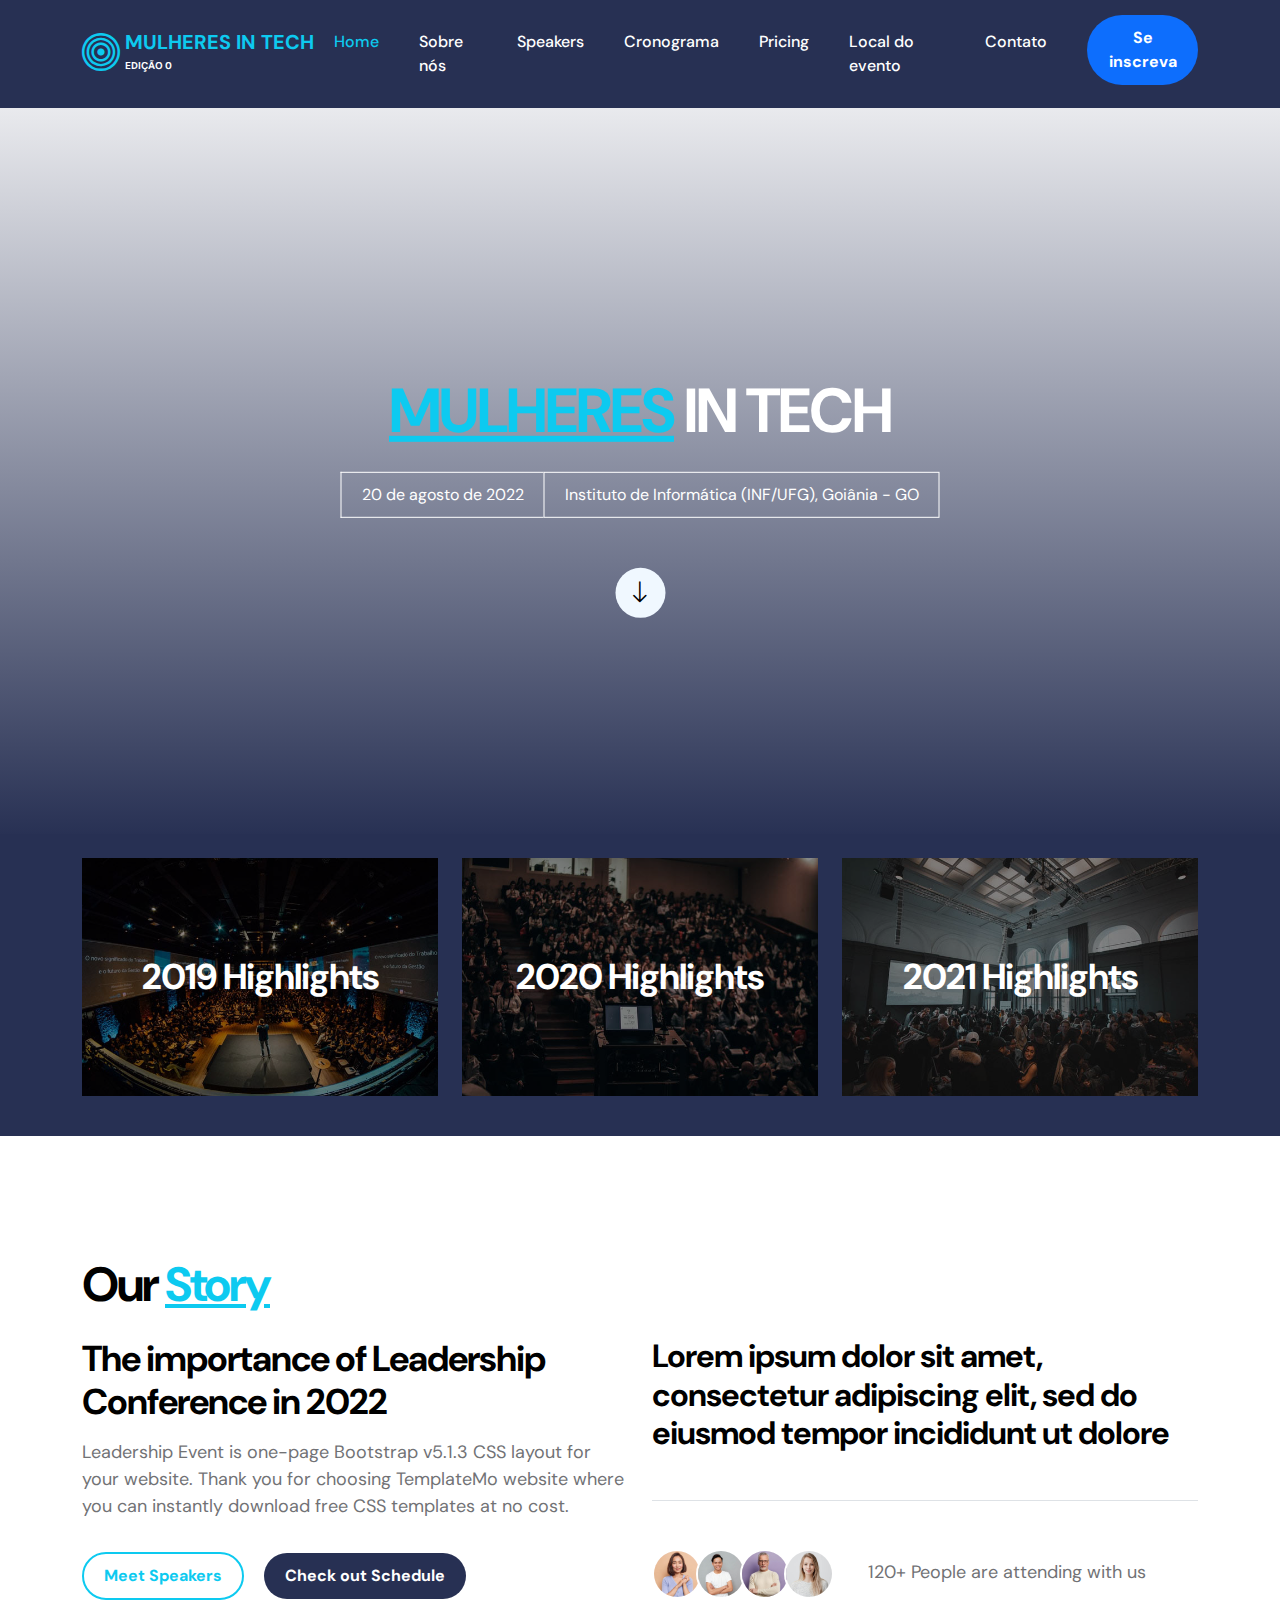
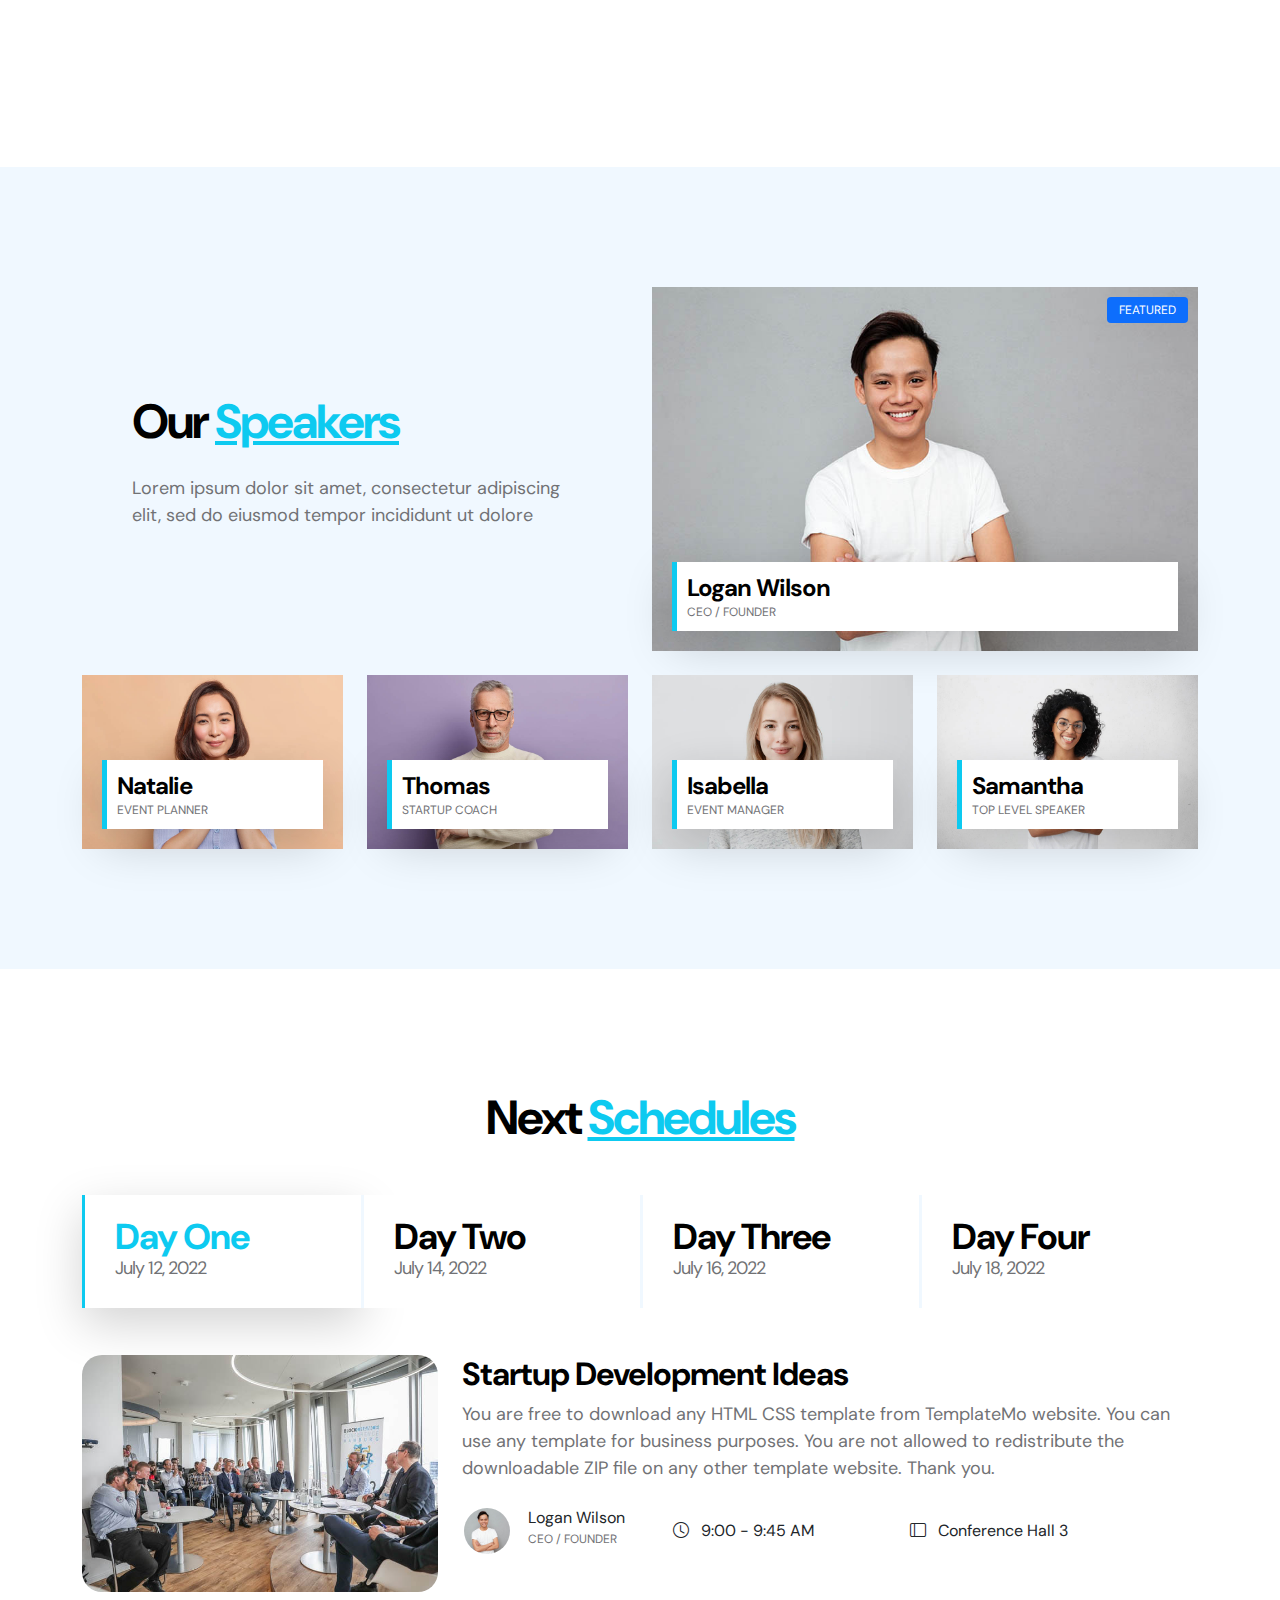
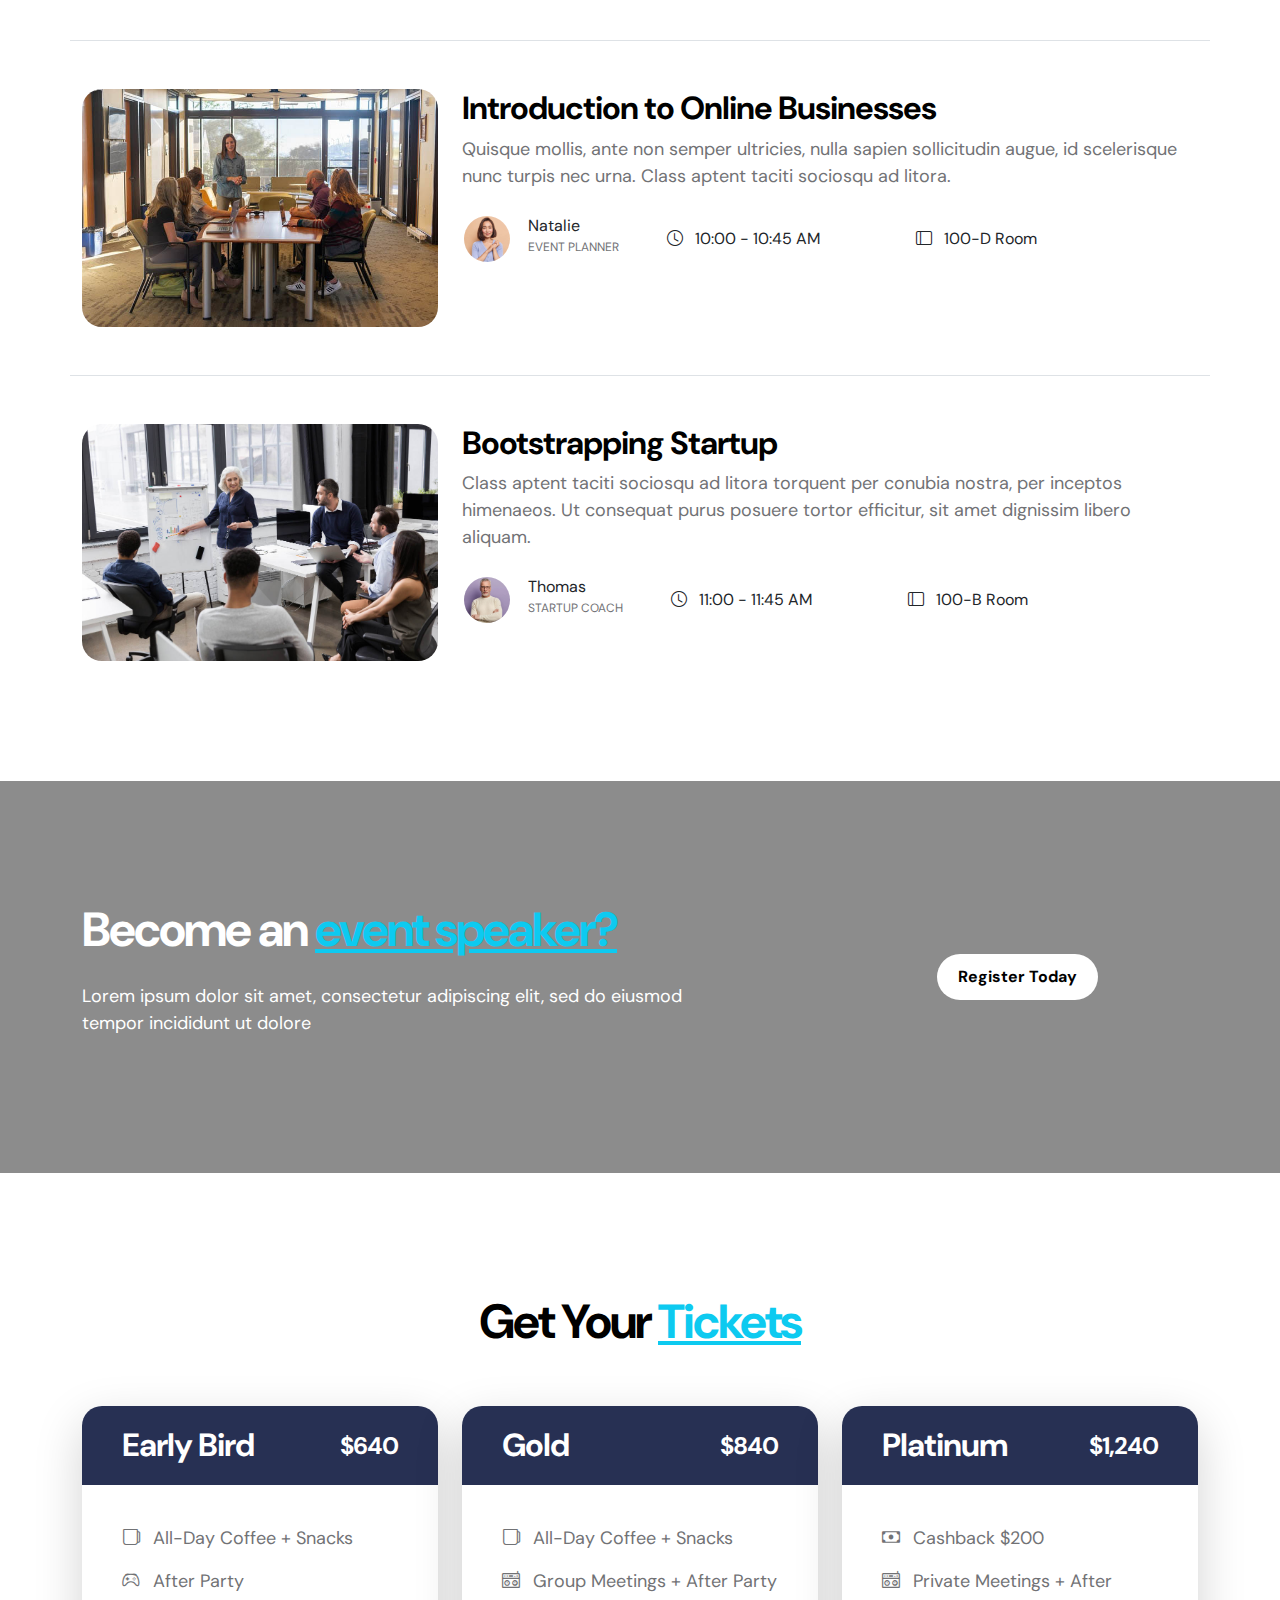
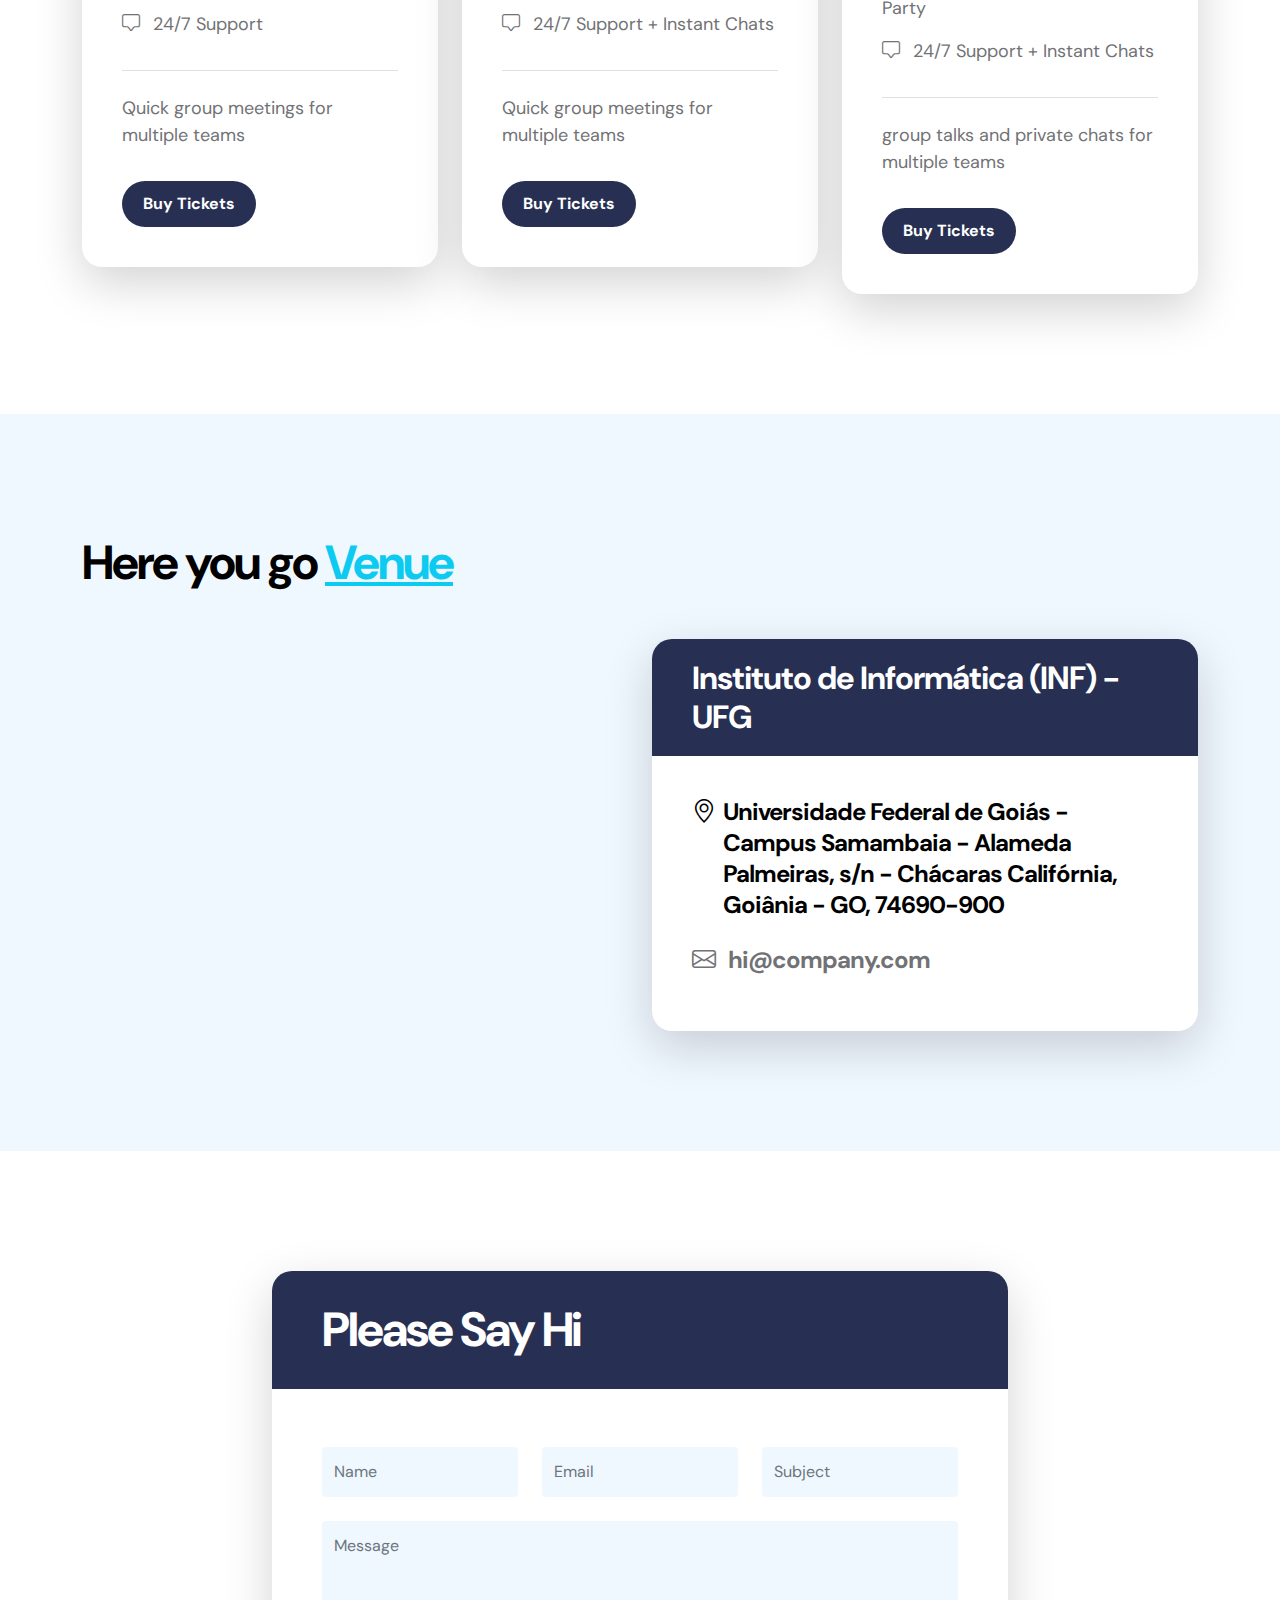
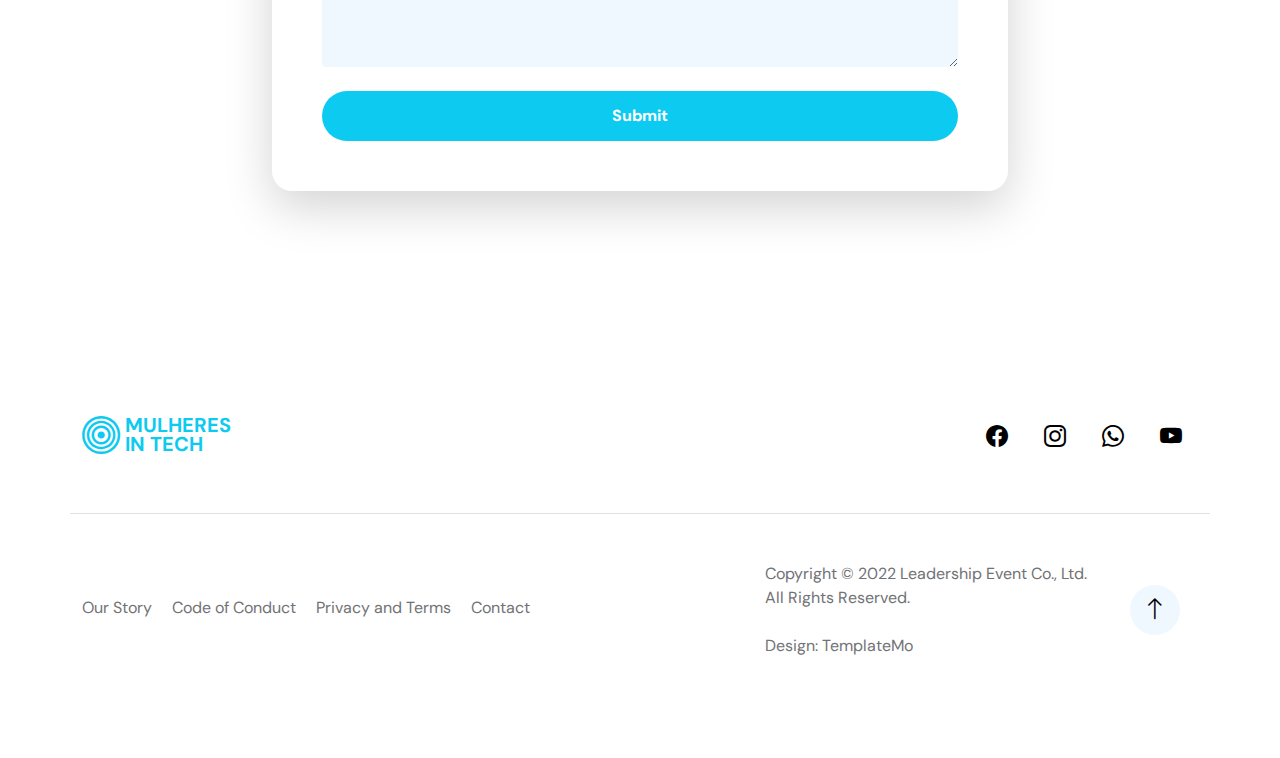
==== index.html @ 2b000e67 "Alteração cabecalho" ====
<!doctype html>
<html lang="en">

<head>
    <meta charset="utf-8">
    <meta name="viewport" content="width=device-width, initial-scale=1">

    <meta name="description" content="">
    <meta name="author" content="">

    <title>Mulheres in Tech | GDSC UFG</title>

    <!-- CSS FILES -->
    <link rel="preconnect" href="https://fonts.googleapis.com">

    <link rel="preconnect" href="https://fonts.gstatic.com" crossorigin>

    <link href="https://fonts.googleapis.com/css2?family=DM+Sans:wght@400;500;700&display=swap" rel="stylesheet">

    <link href="css/bootstrap.min.css" rel="stylesheet">

    <link href="css/bootstrap-icons.css" rel="stylesheet">

    <link href="css/templatemo-leadership-event.css" rel="stylesheet">    
</head>

<body>

    <nav class="navbar navbar-expand-lg">
        <div class="container">

            <button class="navbar-toggler" type="button" data-bs-toggle="collapse" data-bs-target="#navbarNav"
                aria-controls="navbarNav" aria-expanded="false" aria-label="Toggle navigation">
                <span class="navbar-toggler-icon"></span>
            </button>

            <a href="index.html" class="navbar-brand mx-auto mx-lg-0">
                <i class="bi-bullseye brand-logo"></i>
                <span class="brand-text">Mulheres in Tech <br> <font color = "white" size = "1">Edição 0</font></span>
            </a>

            <a class="nav-link custom-btn btn d-lg-none" href="#">Se inscreva</a>

            <div class="collapse navbar-collapse" id="navbarNav">
                <ul class="navbar-nav ms-auto">
                    <li class="nav-item">
                        <a class="nav-link click-scroll" href="#section_1">Home</a>
                    </li>

                    <li class="nav-item">
                        <a class="nav-link click-scroll" href="#section_2">Sobre nós</a>
                    </li>

                    <li class="nav-item">
                        <a class="nav-link click-scroll" href="#section_3">Speakers</a>
                    </li>

                    <li class="nav-item">
                        <a class="nav-link click-scroll" href="#section_4">Cronograma</a>
                    </li>

                    <li class="nav-item">
                        <a class="nav-link click-scroll" href="#section_5">Pricing</a>
                    </li>

                    <li class="nav-item">
                        <a class="nav-link click-scroll" href="#section_6">Local do evento</a>
                    </li>

                    <li class="nav-item">
                        <a class="nav-link click-scroll" href="#section_7">Contato</a>
                    </li>

                    <li class="nav-item">
                        <a class="nav-link custom-btn btn d-none d-lg-block" href="#">Se inscreva</a>
                    </li>
                </ul>
                <div>

                </div>
    </nav>

    <main>

        <section class="hero" id="section_1">
            <div class="container">
                <div class="row">

                    <div class="col-lg-5 col-12 m-auto">
                        <div class="hero-text">

                            <h1 class="text-white mb-4"><u class="text-info">Mulheres</u> in Tech</h1>

                            <div class="d-flex justify-content-center align-items-center">
                                <span class="date-text">20 de agosto de 2022</span>

                                <span class="location-text">Instituto de Informática (INF/UFG), Goiânia - GO</span>
                            </div>

                            <a href="#section_2" class="custom-link bi-arrow-down arrow-icon"></a>
                        </div>
                    </div>
                </div>
            </div>

            <div class="video-wrap">
                <video autoplay="" loop="" muted="" class="custom-video" poster="">
                    <source src="videos/pexels-pavel-danilyuk-8716790.mp4" type="video/mp4">

                    Your browser does not support the video tag.
                </video>
            </div>
        </section>


        <section class="highlight">
            <div class="container">
                <div class="row">

                    <div class="col-lg-4 col-md-6 col-12">
                        <div class="highlight-thumb">
                            <img src="images/highlight/alexandre-pellaes-6vAjp0pscX0-unsplash.jpg"
                                class="highlight-image img-fluid" alt="">

                            <div class="highlight-info">
                                <h3 class="highlight-title">2019 Highlights</h3>

                                <a href="https://www.youtube.com/templatemo" class="bi-youtube highlight-icon"></a>
                            </div>
                        </div>
                    </div>

                    <div class="col-lg-4 col-md-6 col-12">
                        <div class="highlight-thumb">
                            <img src="images/highlight/miguel-henriques--8atMWER8bI-unsplash.jpg"
                                class="highlight-image img-fluid" alt="">

                            <div class="highlight-info">
                                <h3 class="highlight-title">2020 Highlights</h3>

                                <a href="https://www.youtube.com/templatemo" class="bi-youtube highlight-icon"></a>
                            </div>
                        </div>
                    </div>

                    <div class="col-lg-4 col-md-6 col-12">
                        <div class="highlight-thumb">
                            <img src="images/highlight/jakob-dalbjorn-cuKJre3nyYc-unsplash.jpg"
                                class="highlight-image img-fluid" alt="">

                            <div class="highlight-info">
                                <h3 class="highlight-title">2021 Highlights</h3>

                                <a href="https://www.youtube.com/templatemo" class="bi-youtube highlight-icon"></a>
                            </div>
                        </div>
                    </div>

                </div>
            </div>
        </section>


        <section class="about section-padding" id="section_2">
            <div class="container">
                <div class="row">

                    <div class="col-lg-10 col-12">
                        <h2 class="mb-4">Our <u class="text-info">Story</u></h2>
                    </div>

                    <div class="col-lg-6 col-12">
                        <h3 class="mb-3">The importance of Leadership Conference in 2022</h3>

                        <p>Leadership Event is one-page Bootstrap v5.1.3 CSS layout for your website. Thank you for
                            choosing TemplateMo website where you can instantly download free CSS templates at no cost.
                        </p>

                        <a class="custom-btn custom-border-btn btn custom-link mt-3 me-3" href="#section_3">Meet
                            Speakers</a>

                        <a class="custom-btn btn custom-link mt-3" href="#section_4">Check out Schedule</a>
                    </div>

                    <div class="col-lg-6 col-12 mt-5 mt-lg-0">
                        <h4>Lorem ipsum dolor sit amet, consectetur adipiscing elit, sed do eiusmod tempor incididunt ut
                            dolore</h4>

                        <div class="avatar-group border-top py-5 mt-5">
                            <img src="images/avatar/portrait-good-looking-brunette-young-asian-woman.jpg"
                                class="img-fluid avatar-image" alt="">

                            <img src="images/avatar/happy-asian-man-standing-with-arms-crossed-grey-wall.jpg"
                                class="img-fluid avatar-image avatar-image-left" alt="">

                            <img src="images/avatar/senior-man-white-sweater-eyeglasses.jpg"
                                class="img-fluid avatar-image avatar-image-left" alt="">

                            <img src="images/avatar/pretty-smiling-joyfully-female-with-fair-hair-dressed-casually-looking-with-satisfaction.jpg"
                                class="img-fluid avatar-image avatar-image-left" alt="">

                            <p class="d-inline">120+ People are attending with us</p>
                        </div>
                    </div>

                </div>
            </div>
        </section>


        <section class="speakers section-padding" id="section_3">
            <div class="container">
                <div class="row">

                    <div class="col-lg-6 col-12 d-flex flex-column justify-content-center align-items-center">
                        <div class="speakers-text-info">
                            <h2 class="mb-4">Our <u class="text-info">Speakers</u></h2>

                            <p>Lorem ipsum dolor sit amet, consectetur adipiscing elit, sed do eiusmod tempor incididunt
                                ut dolore</p>
                        </div>
                    </div>

                    <div class="col-lg-6 col-12">
                        <div class="speakers-thumb">
                            <img src="images/avatar/happy-asian-man-standing-with-arms-crossed-grey-wall.jpg"
                                class="img-fluid speakers-image" alt="">

                            <small class="speakers-featured-text">Featured</small>

                            <div class="speakers-info">

                                <h5 class="speakers-title mb-0">Logan Wilson</h5>

                                <p class="speakers-text mb-0">CEO / Founder</p>

                                <ul class="social-icon">
                                    <li><a href="#" class="social-icon-link bi-facebook"></a></li>

                                    <li><a href="#" class="social-icon-link bi-instagram"></a></li>

                                    <li><a href="#" class="social-icon-link bi-google"></a></li>
                                </ul>
                            </div>
                        </div>
                    </div>

                    <div class="col-lg-12 col-12">
                        <div class="row">
                            <div class="col-lg-3 col-md-6 col-12">
                                <div class="speakers-thumb speakers-thumb-small">
                                    <img src="images/avatar/portrait-good-looking-brunette-young-asian-woman.jpg"
                                        class="img-fluid speakers-image" alt="">

                                    <div class="speakers-info">
                                        <h5 class="speakers-title mb-0">Natalie</h5>

                                        <p class="speakers-text mb-0">Event Planner</p>

                                        <ul class="social-icon">
                                            <li><a href="#" class="social-icon-link bi-facebook"></a></li>

                                            <li><a href="#" class="social-icon-link bi-instagram"></a></li>
                                        </ul>
                                    </div>
                                </div>
                            </div>

                            <div class="col-lg-3 col-md-6 col-12">
                                <div class="speakers-thumb speakers-thumb-small">
                                    <img src="images/avatar/senior-man-white-sweater-eyeglasses.jpg"
                                        class="img-fluid speakers-image" alt="">

                                    <div class="speakers-info">
                                        <h5 class="speakers-title mb-0">Thomas</h5>

                                        <p class="speakers-text mb-0">Startup Coach</p>

                                        <ul class="social-icon">
                                            <li><a href="#" class="social-icon-link bi-instagram"></a></li>

                                            <li><a href="#" class="social-icon-link bi-whatsapp"></a></li>
                                        </ul>
                                    </div>
                                </div>
                            </div>

                            <div class="col-lg-3 col-md-6 col-12">
                                <div class="speakers-thumb speakers-thumb-small">
                                    <img src="images/avatar/pretty-smiling-joyfully-female-with-fair-hair-dressed-casually-looking-with-satisfaction.jpg"
                                        class="img-fluid speakers-image" alt="">

                                    <div class="speakers-info">
                                        <h5 class="speakers-title mb-0">Isabella</h5>

                                        <p class="speakers-text mb-0">Event Manager</p>

                                        <ul class="social-icon">
                                            <li><a href="#" class="social-icon-link bi-facebook"></a></li>

                                            <li><a href="#" class="social-icon-link bi-instagram"></a></li>

                                            <li><a href="#" class="social-icon-link bi-whatsapp"></a></li>
                                        </ul>
                                    </div>
                                </div>
                            </div>

                            <div class="col-lg-3 col-md-6 col-12">
                                <div class="speakers-thumb speakers-thumb-small">
                                    <img src="images/avatar/indoor-shot-beautiful-happy-african-american-woman-smiling-cheerfully-keeping-her-arms-folded-relaxing-indoors-after-morning-lectures-university.jpg"
                                        class="img-fluid speakers-image" alt="">

                                    <div class="speakers-info">
                                        <h5 class="speakers-title mb-0">Samantha</h5>

                                        <p class="speakers-text mb-0">Top Level Speaker</p>

                                        <ul class="social-icon">
                                            <li><a href="#" class="social-icon-link bi-instagram"></a></li>

                                            <li><a href="#" class="social-icon-link bi-whatsapp"></a></li>
                                        </ul>
                                    </div>
                                </div>
                            </div>
                        </div>
                    </div>

                </div>
            </div>
        </section>


        <section class="schedule section-padding" id="section_4">
            <div class="container">
                <div class="row">

                    <div class="col-lg-12 col-12">
                        <h2 class="mb-5 text-center">Next <u class="text-info">Schedules</u></h2>

                        <nav>
                            <div class="nav nav-tabs align-items-baseline" id="nav-tab" role="tablist">
                                <button class="nav-link active" id="nav-DayOne-tab" data-bs-toggle="tab"
                                    data-bs-target="#nav-DayOne" type="button" role="tab" aria-controls="nav-DayOne"
                                    aria-selected="true">
                                    <h3>
                                        <span>Day One</span>
                                        <small>July 12, 2022</small>
                                    </h3>
                                </button>

                                <button class="nav-link" id="nav-DayTwo-tab" data-bs-toggle="tab"
                                    data-bs-target="#nav-DayTwo" type="button" role="tab" aria-controls="nav-DayTwo"
                                    aria-selected="false">
                                    <h3>
                                        <span>Day Two</span>
                                        <small>July 14, 2022</small>
                                    </h3>
                                </button>

                                <button class="nav-link" id="nav-DayThree-tab" data-bs-toggle="tab"
                                    data-bs-target="#nav-DayThree" type="button" role="tab" aria-controls="nav-DayThree"
                                    aria-selected="false">
                                    <h3>
                                        <span>Day Three</span>
                                        <small>July 16, 2022</small>
                                    </h3>
                                </button>

                                <button class="nav-link" id="nav-DayFour-tab" data-bs-toggle="tab"
                                    data-bs-target="#nav-DayFour" type="button" role="tab" aria-controls="nav-DayFour"
                                    aria-selected="false">
                                    <h3>
                                        <span>Day Four</span>
                                        <small>July 18, 2022</small>
                                    </h3>
                                </button>
                            </div>
                        </nav>

                        <div class="tab-content mt-5" id="nav-tabContent">
                            <div class="tab-pane fade show active" id="nav-DayOne" role="tabpanel"
                                aria-labelledby="nav-DayOne-tab">
                                <div class="row border-bottom pb-5 mb-5">
                                    <div class="col-lg-4 col-12">
                                        <img src="images/schedule/fabian-friedrich-JDUVM9_VaZE-unsplash.jpg"
                                            class="schedule-image img-fluid" alt="">
                                    </div>

                                    <div class="col-lg-8 col-12 mt-3 mt-lg-0">

                                        <h4 class="mb-2">Startup Development Ideas</h4>

                                        <p>You are free to download any HTML CSS template from TemplateMo website. You
                                            can use any template for business purposes. You are not allowed to
                                            redistribute the downloadable ZIP file on any other template website. Thank
                                            you.</p>

                                        <div class="d-flex align-items-center mt-4">
                                            <div class="avatar-group d-flex">
                                                <img src="images/avatar/happy-asian-man-standing-with-arms-crossed-grey-wall.jpg"
                                                    class="img-fluid avatar-image" alt="">

                                                <div class="ms-3">
                                                    Logan Wilson
                                                    <p class="speakers-text mb-0">CEO / Founder</p>
                                                </div>
                                            </div>

                                            <span class="mx-3 mx-lg-5">
                                                <i class="bi-clock me-2"></i>
                                                9:00 - 9:45 AM
                                            </span>

                                            <span class="mx-1 mx-lg-5">
                                                <i class="bi-layout-sidebar me-2"></i>
                                                Conference Hall 3
                                            </span>
                                        </div>
                                    </div>
                                </div>

                                <div class="row border-bottom pb-5 mb-5">
                                    <div class="col-lg-4 col-12">
                                        <img src="images/schedule/clayton-cardinalli-JMoFpdqL3XM-unsplash.jpg"
                                            class="schedule-image img-fluid" alt="">
                                    </div>

                                    <div class="col-lg-8 col-12 mt-3 mt-lg-0">
                                        <h4 class="mb-2">Introduction to Online Businesses</h4>

                                        <p>Quisque mollis, ante non semper ultricies, nulla sapien sollicitudin augue,
                                            id scelerisque nunc turpis nec urna. Class aptent taciti sociosqu ad litora.
                                        </p>

                                        <div class="d-flex align-items-center mt-4">
                                            <div class="avatar-group d-flex">
                                                <img src="images/avatar/portrait-good-looking-brunette-young-asian-woman.jpg"
                                                    class="img-fluid avatar-image" alt="">

                                                <div class="ms-3">
                                                    Natalie
                                                    <p class="speakers-text mb-0">Event Planner</p>
                                                </div>
                                            </div>

                                            <span class="mx-3 mx-lg-5">
                                                <i class="bi-clock me-2"></i>
                                                10:00 - 10:45 AM
                                            </span>

                                            <span class="mx-1 mx-lg-5">
                                                <i class="bi-layout-sidebar me-2"></i>
                                                100-D Room
                                            </span>
                                        </div>
                                    </div>
                                </div>

                                <div class="row">
                                    <div class="col-lg-4 col-12">
                                        <img src="images/schedule/business-woman-making-presentation-office.jpg"
                                            class="schedule-image img-fluid" alt="">
                                    </div>

                                    <div class="col-lg-8 col-12 mt-3 mt-lg-0">
                                        <h4 class="mb-2">Bootstrapping Startup</h4>

                                        <p>Class aptent taciti sociosqu ad litora torquent per conubia nostra, per
                                            inceptos himenaeos. Ut consequat purus posuere tortor efficitur, sit amet
                                            dignissim libero aliquam.</p>

                                        <div class="d-flex align-items-center mt-4">
                                            <div class="avatar-group d-flex">
                                                <img src="images/avatar/senior-man-white-sweater-eyeglasses.jpg"
                                                    class="img-fluid avatar-image" alt="">

                                                <div class="ms-3">
                                                    Thomas
                                                    <p class="speakers-text mb-0">Startup Coach</p>
                                                </div>
                                            </div>

                                            <span class="mx-3 mx-lg-5">
                                                <i class="bi-clock me-2"></i>
                                                11:00 - 11:45 AM
                                            </span>

                                            <span class="mx-1 mx-lg-5">
                                                <i class="bi-layout-sidebar me-2"></i>
                                                100-B Room
                                            </span>
                                        </div>
                                    </div>
                                </div>
                            </div>

                            <div class="tab-pane fade" id="nav-DayTwo" role="tabpanel" aria-labelledby="nav-DayTwo-tab">
                                <div class="row border-bottom pb-5 mb-5">
                                    <div class="col-lg-4 col-12">
                                        <img src="images/schedule/people-smiling-while-conference-room.jpg"
                                            class="schedule-image img-fluid" alt="">
                                    </div>

                                    <div class="col-lg-8 col-12 mt-3 mt-lg-0">

                                        <h4 class="mb-2">Building a famous company</h4>

                                        <p>Quisque mollis, ante non semper ultricies, nulla sapien sollicitudin augue,
                                            id scelerisque nunc turpis nec urna. Class aptent taciti sociosqu ad litora
                                            torquent per conubia.</p>

                                        <div class="d-flex align-items-center mt-4">
                                            <div class="avatar-group d-flex">
                                                <img src="images/avatar/pretty-smiling-joyfully-female-with-fair-hair-dressed-casually-looking-with-satisfaction.jpg"
                                                    class="img-fluid avatar-image" alt="">

                                                <div class="ms-3">
                                                    Isabella
                                                    <p class="speakers-text mb-0">Event Manager</p>
                                                </div>
                                            </div>

                                            <span class="mx-3 mx-lg-5">
                                                <i class="bi-clock me-2"></i>
                                                9:00 - 9:45 AM
                                            </span>

                                            <span class="mx-1 mx-lg-5">
                                                <i class="bi-layout-sidebar me-2"></i>
                                                Conference Hall 2
                                            </span>
                                        </div>
                                    </div>
                                </div>

                                <div class="row">
                                    <div class="col-lg-4 col-12">
                                        <img src="images/schedule/jason-goodman-bzqU01v-G54-unsplash.jpg"
                                            class="schedule-image img-fluid" alt="">
                                    </div>

                                    <div class="col-lg-8 col-12 mt-3 mt-lg-0">
                                        <h4 class="mb-2">Dev Ops life in corporate</h4>

                                        <p>Quisque mollis, ante non semper ultricies, nulla sapien sollicitudin augue,
                                            id scelerisque nunc turpis nec urna. Class aptent taciti sociosqu ad litora
                                            torquent per conubia nostra.</p>

                                        <div class="d-flex align-items-center mt-4">
                                            <div class="avatar-group d-flex">
                                                <img src="images/avatar/indoor-shot-beautiful-happy-african-american-woman-smiling-cheerfully-keeping-her-arms-folded-relaxing-indoors-after-morning-lectures-university.jpg"
                                                    class="img-fluid avatar-image" alt="">

                                                <div class="ms-3">
                                                    Samantha
                                                    <p class="speakers-text mb-0">Top Level Speaker</p>
                                                </div>
                                            </div>

                                            <span class="mx-3 mx-lg-5">
                                                <i class="bi-clock me-2"></i>
                                                10:00 - 10:45 AM
                                            </span>

                                            <span class="mx-1 mx-lg-5">
                                                <i class="bi-layout-sidebar me-2"></i>
                                                100-A Room
                                            </span>
                                        </div>
                                    </div>
                                </div>
                            </div>

                            <div class="tab-pane fade" id="nav-DayThree" role="tabpanel"
                                aria-labelledby="nav-DayThree-tab">
                                <div class="row border-bottom pb-5 mb-5">
                                    <div class="col-lg-4 col-12">
                                        <img src="images/schedule/people-smiling-while-conference-room.jpg"
                                            class="schedule-image img-fluid" alt="">
                                    </div>

                                    <div class="col-lg-8 col-12 mt-3 mt-lg-0">

                                        <h4 class="mb-2">Maintaining a successful business</h4>

                                        <p>Quisque mollis, ante non semper ultricies, nulla sapien sollicitudin augue,
                                            id scelerisque nunc turpis nec urna. Class aptent taciti sociosqu.</p>

                                        <div class="d-flex align-items-center mt-4">
                                            <div class="avatar-group d-flex">
                                                <img src="images/avatar/pretty-smiling-joyfully-female-with-fair-hair-dressed-casually-looking-with-satisfaction.jpg"
                                                    class="img-fluid avatar-image" alt="">

                                                <div class="ms-3">
                                                    Isabella
                                                    <p class="speakers-text mb-0">Event Manager</p>
                                                </div>
                                            </div>

                                            <span class="mx-3 mx-lg-5">
                                                <i class="bi-clock me-2"></i>
                                                9:00 - 9:45 AM
                                            </span>

                                            <span class="mx-1 mx-lg-5">
                                                <i class="bi-layout-sidebar me-2"></i>
                                                Conference Hall 1
                                            </span>
                                        </div>
                                    </div>
                                </div>

                                <div class="row">
                                    <div class="col-lg-4 col-12">
                                        <img src="images/schedule/jason-goodman-bzqU01v-G54-unsplash.jpg"
                                            class="schedule-image img-fluid" alt="">
                                    </div>

                                    <div class="col-lg-8 col-12 mt-3 mt-lg-0">
                                        <h4 class="mb-2">Working Life in Corporate Environment</h4>

                                        <p>Quisque mollis, ante non semper ultricies, nulla sapien sollicitudin augue,
                                            id scelerisque nunc turpis nec urna.</p>

                                        <div class="d-flex align-items-center mt-4">
                                            <div class="avatar-group d-flex">
                                                <img src="images/avatar/indoor-shot-beautiful-happy-african-american-woman-smiling-cheerfully-keeping-her-arms-folded-relaxing-indoors-after-morning-lectures-university.jpg"
                                                    class="img-fluid avatar-image" alt="">

                                                <div class="ms-3">
                                                    Samantha
                                                    <p class="speakers-text mb-0">Top Level Speaker</p>
                                                </div>
                                            </div>

                                            <span class="mx-3 mx-lg-5">
                                                <i class="bi-clock me-2"></i>
                                                10:00 - 10:45 AM
                                            </span>

                                            <span class="mx-1 mx-lg-5">
                                                <i class="bi-layout-sidebar me-2"></i>
                                                100-C Room
                                            </span>
                                        </div>
                                    </div>
                                </div>
                            </div>

                            <div class="tab-pane fade" id="nav-DayFour" role="tabpanel"
                                aria-labelledby="nav-DayFour-tab">
                                <div class="row">
                                    <div class="col-lg-4 col-12">
                                        <img src="images/schedule/jeshoots-com-TWRCH-GaKr4-unsplash.jpg"
                                            class="schedule-image img-fluid" alt="">
                                    </div>

                                    <div class="col-lg-8 col-12 mt-3 mt-lg-0">
                                        <h4 class="mb-2">After Party at the fullest</h4>

                                        <p>There is a plenty of great HTML CSS templates available at TemplateMo.com
                                            website for your businesses. You can download, edit and use any template for
                                            any purpose. Please let us know <a rel="nofollow"
                                                href="https://templatemo.com/contact" target="_parent"><u>your feedback
                                                    via Email</u></a>. Thank you.</p>

                                        <div class="d-flex align-items-center mt-4">

                                            <span>
                                                <i class="bi-clock me-2"></i>
                                                8:00 - 9:00 AM
                                            </span>

                                            <span class="mx-1 mx-lg-5">
                                                <i class="bi-layout-sidebar me-2"></i>
                                                Conference Hall 2
                                            </span>
                                        </div>
                                    </div>
                                </div>
                            </div>

                        </div>
                    </div>

                </div>
            </div>
        </section>

        <section class="call-to-action section-padding">
            <div class="container">
                <div class="row align-items-center">

                    <div class="col-lg-7 col-12">
                        <h2 class="text-white mb-4">Become an <u class="text-info">event speaker?</u></h2>

                        <p class="text-white">Lorem ipsum dolor sit amet, consectetur adipiscing elit, sed do eiusmod
                            tempor incididunt ut dolore</p>
                    </div>

                    <div class="col-lg-3 col-12 ms-lg-auto mt-4 mt-lg-0">
                        <a href="#section_5" class="custom-btn btn">Register Today</a>
                    </div>

                </div>
            </div>
        </section>

        <section class="pricing section-padding" id="section_5">
            <div class="container">
                <div class="row">

                    <div class="col-lg-10 col-12 text-center mx-auto mb-5">
                        <h2>Get Your <u class="text-info">Tickets</u></h2>
                    </div>

                    <div class="col-lg-4 col-md-6 col-12 mb-5 mb-lg-0">
                        <div class="pricing-thumb bg-white shadow-lg">
                            <div class="pricing-title-wrap d-flex align-items-center">

                                <h4 class="pricing-title text-white mb-0">Early Bird</h4>

                                <h5 class="pricing-small-title text-white mb-0 ms-auto">$640</h5>
                            </div>

                            <div class="pricing-body">
                                <p>
                                    <i class="bi-cup me-2"></i> All-Day Coffee + Snacks
                                </p>

                                <p>
                                    <i class="bi-controller me-2"></i> After Party
                                </p>

                                <p>
                                    <i class="bi-chat-square me-2"></i> 24/7 Support
                                </p>

                                <div class="border-bottom pb-3 mb-4"></div>

                                <p>Quick group meetings for multiple teams</p>

                                <a class="custom-btn btn mt-3" href="#">Buy Tickets</a>
                            </div>
                        </div>
                    </div>

                    <div class="col-lg-4 col-md-6 col-12 mb-5 mb-lg-0">
                        <div class="pricing-thumb bg-white shadow-lg">
                            <div class="pricing-title-wrap d-flex align-items-center">

                                <h4 class="pricing-title text-white mb-0">Gold</h4>

                                <h5 class="pricing-small-title text-white mb-0 ms-auto">$840</h5>
                            </div>

                            <div class="pricing-body">
                                <p>
                                    <i class="bi-cup me-2"></i> All-Day Coffee + Snacks
                                </p>

                                <p>
                                    <i class="bi-boombox me-2"></i> Group Meetings + After Party
                                </p>

                                <p>
                                    <i class="bi-chat-square me-2"></i> 24/7 Support + Instant Chats
                                </p>

                                <div class="border-bottom pb-3 mb-4"></div>

                                <p>Quick group meetings for multiple teams</p>

                                <a class="custom-btn btn mt-3" href="#">Buy Tickets</a>
                            </div>
                        </div>
                    </div>

                    <div class="col-lg-4 col-md-6 col-12">
                        <div class="pricing-thumb bg-white shadow-lg">
                            <div class="pricing-title-wrap d-flex align-items-center">

                                <h4 class="pricing-title text-white mb-0">Platinum</h4>

                                <h5 class="pricing-small-title text-white mb-0 ms-auto">$1,240</h5>
                            </div>

                            <div class="pricing-body">
                                <p>
                                    <i class="bi-cash me-2"></i> Cashback $200
                                </p>

                                <p>
                                    <i class="bi-boombox me-2"></i> Private Meetings + After Party
                                </p>

                                <p>
                                    <i class="bi-chat-square me-2"></i> 24/7 Support + Instant Chats
                                </p>

                                <div class="border-bottom pb-3 mb-4"></div>

                                <p>group talks and private chats for multiple teams</p>

                                <a class="custom-btn btn mt-3" href="#">Buy Tickets</a>
                            </div>
                        </div>
                    </div>

                </div>
            </div>
        </section>

        <section class="venue section-padding" id="section_6">
            <div class="container">
                <div class="row">

                    <div class="col-lg-12 col-12">
                        <h2 class="mb-5">Here you go <u class="text-info">Venue</u></h2>
                    </div>

                    <div class="col-lg-6 col-12">
                        <iframe class="google-map"                           
                        src="https://www.google.com/maps/embed?pb=!1m18!1m12!1m3!1d3823.462706343228!2d-49.268711884590324!3d-16.603531247799644!2m3!1f0!2f0!3f0!3m2!1i1024!2i768!4f13.1!3m3!1m2!1s0x935ef34bca719ee1%3A0x79210783139c2057!2sInstituto%20de%20Inform%C3%A1tica%20(INF)%20-%20UFG!5e0!3m2!1spt-BR!2sbr!4v1659460381633!5m2!1spt-BR!2sbr" width="100%" height="371.59" allowfullscreen="" loading="lazy"></iframe>
                    </div>

                    <div class="col-lg-6 col-12 mt-5 mt-lg-0">
                        <div class="venue-thumb bg-white shadow-lg">

                            <div class="venue-info-title">
                                <h4 class="text-white mb-0">Instituto de Informática (INF) - UFG</h4>
                            </div>

                            <div class="venue-info-body">
                                <h5 class="d-flex">
                                    <i class="bi-geo-alt me-2"></i>
                                    <span>Universidade Federal de Goiás - Campus Samambaia - Alameda Palmeiras, s/n - Chácaras Califórnia, Goiânia - GO, 74690-900</span>
                                </h5>

                                <h5 class="mt-4 mb-3">
                                    <a href="mailto:hello@yourgmail.com">
                                        <i class="bi-envelope me-2"></i>
                                        hi@company.com
                                    </a>
                                </h5>
                                
                            </div>
                        </div>
                    </div>

                </div>
            </div>
        </section>

        <section class="contact section-padding" id="section_7">
            <div class="container">
                <div class="row">

                    <div class="col-lg-8 col-12 mx-auto">
                        <form class="custom-form contact-form bg-white shadow-lg" action="#" method="post" role="form">
                            <h2>Please Say Hi</h2>

                            <div class="row">
                                <div class="col-lg-4 col-md-4 col-12">
                                    <input type="text" name="name" id="name" class="form-control" placeholder="Name"
                                        required="">
                                </div>

                                <div class="col-lg-4 col-md-4 col-12">
                                    <input type="email" name="email" id="email" pattern="[^ @]*@[^ @]*"
                                        class="form-control" placeholder="Email" required="">
                                </div>

                                <div class="col-lg-4 col-md-4 col-12">
                                    <input type="text" name="subject" id="subject" class="form-control"
                                        placeholder="Subject">
                                </div>

                                <div class="col-12">
                                    <textarea class="form-control" rows="5" id="message" name="message"
                                        placeholder="Message"></textarea>

                                    <button type="submit" class="form-control">Submit</button>
                                </div>

                            </div>
                        </form>
                    </div>

                </div>
            </div>
        </section>

    </main>

    <footer class="site-footer">
        <div class="container">
            <div class="row align-items-center">

                <div class="col-lg-12 col-12 border-bottom pb-5 mb-5">
                    <div class="d-flex">
                        <a href="index.html" class="navbar-brand">
                            <i class="bi-bullseye brand-logo"></i>
                            <span class="brand-text">Mulheres <br> in Tech</span>
                        </a>

                        <ul class="social-icon ms-auto">
                            <li><a href="#" class="social-icon-link bi-facebook"></a></li>

                            <li><a href="#" class="social-icon-link bi-instagram"></a></li>

                            <li><a href="#" class="social-icon-link bi-whatsapp"></a></li>

                            <li><a href="#" class="social-icon-link bi-youtube"></a></li>
                        </ul>
                    </div>
                </div>

                <div class="col-lg-7 col-12">
                    <ul class="footer-menu d-flex flex-wrap">
                        <li class="footer-menu-item"><a href="#" class="footer-menu-link">Our Story</a></li>

                        <li class="footer-menu-item"><a href="#" class="footer-menu-link">Code of Conduct</a></li>

                        <li class="footer-menu-item"><a href="#" class="footer-menu-link">Privacy and Terms</a></li>

                        <li class="footer-menu-item"><a href="#" class="footer-menu-link">Contact</a></li>
                    </ul>
                </div>


                <div class="col-lg-5 col-12 ms-lg-auto">
                    <div class="copyright-text-wrap d-flex align-items-center">
                        <p class="copyright-text ms-lg-auto me-4 mb-0">Copyright © 2022 Leadership Event Co., Ltd.

                            <br>All Rights Reserved.

                            <br><br>Design: <a title="CSS Templates" rel="sponsored" href="https://templatemo.com"
                                target="_blank">TemplateMo</a>
                        </p>

                        <a href="#section_1" class="bi-arrow-up arrow-icon custom-link"></a>
                    </div>
                </div>

            </div>
        </div>
    </footer>

    <!-- JAVASCRIPT FILES -->
    <script src="js/jquery.min.js"></script>
    <script src="js/bootstrap.min.js"></script>
    <script src="js/jquery.sticky.js"></script>
    <script src="js/click-scroll.js"></script>
    <script src="js/custom.js"></script>

</body>

</html>
---- css/templatemo-leadership-event.css ----
/*

TemplateMo 575 Leadership Event

https://templatemo.com/tm-575-leadership-event

*/


/*---------------------------------------
  CUSTOM PROPERTIES ( VARIABLES )             
-----------------------------------------*/
:root {
  --white-color:                  #ffffff;
  --primary-color:                #0dcaf0;
  --secondary-color:              #0d6efd;
  --section-bg-color:             #f0f8ff;
  --dark-color:                   #000000;
  --navbar-bg-color:              #273053;
  --p-color:                      #717275;
  --highlight-icon-color:         #ff0100;

  --body-font-family:             'DM Sans', sans-serif;

  --h1-font-size:                 62px;
  --h2-font-size:                 48px;
  --h3-font-size:                 36px;
  --h4-font-size:                 32px;
  --h5-font-size:                 24px;
  --h6-font-size:                 22px;
  --p-font-size:                  18px;
  --menu-font-size:               16px;
  --copyright-text-font-size:     16px;

  --font-weight-normal:           400;
  --font-weight-medium:           500;
  --font-weight-bold:             700;
}

body {
    background: var(--white-color);
    font-family: var(--body-font-family); 
}


/*---------------------------------------
  TYPOGRAPHY               
-----------------------------------------*/

h2,
h3,
h4,
h5,
h6 {
  color: var(--dark-color);
}

h1,
h2,
h3,
h4,
h5,
h6 {
  font-weight: var(--font-weight-bold);
  letter-spacing: -1px;
}

h1 {
  font-size: var(--h1-font-size);
  letter-spacing: -2px;
  text-transform: uppercase;
}

h2 {
  font-size: var(--h2-font-size);
  letter-spacing: -2px;
}

h3 {
  font-size: var(--h3-font-size);
}

h4 {
  font-size: var(--h4-font-size);
}

h5 {
  font-size: var(--h5-font-size);
  line-height: normal;
}

h6 {
  font-size: var(--h6-font-size);
}

p {
  color: var(--p-color);
  font-size: var(--p-font-size);
  font-weight: var(--font-weight-normal);
}

ul li {
  color: var(--p-color);
  font-size: var(--p-font-size);
  font-weight: var(--font-weight-normal);
}

a, 
button {
  touch-action: manipulation;
  transition: all 0.3s;
}

a {
  color: var(--p-color);
  text-decoration: none;
}

a:hover {
  color: var(--primary-color);
}

::selection {
  background: var(--primary-color);
  color: var(--white-color);
}

::-moz-selection {
  background: var(--primary-color);
  color: var(--white-color);
}

.section-padding {
  padding-top: 120px;
  padding-bottom: 120px;
}

.custom-border-radius {
  border-radius: 20px;
}

b,
strong {
  font-weight: var(--font-weight-bold);
}

.small-title {
  text-transform: uppercase;
}

.avatar-image {
  border: 2px solid var(--white-color);
  border-radius: 100px;
  width: 50px;
  height: 50px;
  object-fit: cover;
}

.avatar-image-left {
  position: relative;
  left: -10px;
}

.avatar-image-left + .avatar-image-left {
  left: -20px;
}

.avatar-image-left + .avatar-image-left + .avatar-image-left {
  left: -30px;
}

.avatar-image-left + .avatar-image-left + .avatar-image-left + .avatar-image-left {
  left: -40px;
}

.avatar-info {
  display: inline-block;
  vertical-align: top;
}


/*---------------------------------------
  CUSTOM ICON               
-----------------------------------------*/
.custom-icon {
  display: inline-block;
  height: 45px;
  width: 45px;
  line-height: 45px;
  border: 2px solid var(--white-color);
  text-align: center;
  border-radius: 50%;
  font-size: 20px;
  position: relative;
}

.custom-icon::before,
.custom-icon::after {
  box-sizing: inherit;
  content: "";
  position: absolute;
  width: 100%;
  height: 100%;
  left: 0;
  top: 0;
  border-radius: 50%;
}

.custom-icon::before {
  border: 2px solid transparent;
}

.custom-icon::after {
  border: 0 solid transparent;
}

.custom-icon:hover {
  border-color: transparent;
}

.custom-icon:hover::before {
  border-top-color: var(--primary-color);
  border-right-color: var(--primary-color);
  border-bottom-color: var(--primary-color);
  transition: border-top-color .15s linear,border-right-color .15s linear .1s,border-bottom-color .15s linear .2s;
}

.custom-icon:hover::after {
  border-top: 2px solid var(--primary-color);
  border-left-width: 2px;
  border-right-width: 2px;
  transform: rotate(270deg);
  transition: transform .4s linear 0s,border-left-width 0s linear .35s;
}


/*---------------------------------------
  CUSTOM BUTTON               
-----------------------------------------*/
.custom-btn,
.navbar-expand-lg .navbar-nav .nav-link.custom-btn,
.navbar-nav .nav-link.custom-btn {
  background: var(--navbar-bg-color);
  border-radius: 100px;
  color: var(--white-color);
  font-size: var(--copyright-text-font-size);
  font-weight: var(--font-weight-bold);
  padding: 10px 20px;
}

.navbar-expand-lg .navbar-nav .nav-link.custom-btn,
.navbar-nav .nav-link.custom-btn {
  background: var(--secondary-color);
}

.navbar-expand-lg .navbar-nav .nav-link.custom-btn,
.navbar-nav .nav-link.custom-btn {
  margin-left: 20px;
}

.custom-border-btn {
  background: transparent;
  border: 2px solid var(--primary-color);
  color: var(--primary-color);
}

.custom-btn:hover,
.navbar-expand-lg .navbar-nav .nav-link.custom-btn:hover,
.navbar-nav .nav-link.custom-btn:hover {
  background: var(--primary-color);
  box-shadow: 0 1rem 3rem rgba(0,0,0,.175);
  color: var(--white-color);
}


/*---------------------------------------
  NAVIGATION              
-----------------------------------------*/
.sticky-wrapper {
  background: var(--navbar-bg-color);
}

.navbar {
  background: var(--navbar-bg-color);
  z-index: 9;
  right: 0;
  left: 0;
  transition: all 0.3s;
  padding-top: 15px;
  padding-bottom: 15px;
}

.navbar-brand {
  font-size: 20px;
  line-height: 1.2rem;
  font-weight: var(--font-weight-bold);
  color: var(--primary-color);
  text-transform: uppercase;
}

.brand-logo {
  font-size: 38px;
}

.brand-text {
  display: inline-block;
  vertical-align: top;
}

.navbar-expand-lg .navbar-nav .nav-link {
  padding-right: 20px;
  padding-left: 20px;
}

.navbar-nav .nav-link {
  color: var(--white-color);
  font-size: var(--menu-font-size);
  font-weight: var(--font-weight-medium);
  padding-top: 15px;
  padding-bottom: 15px;
}

.navbar-nav .nav-link.active, 
.navbar-nav .nav-link:hover {
  color: var(--primary-color);
}

.navbar-toggler {
  border: 0;
  padding: 0;
  cursor: pointer;
  margin: 0;
  width: 30px;
  height: 35px;
  outline: none;
}

.navbar-toggler:focus {
  outline: none;
  box-shadow: none;
}

.navbar-toggler[aria-expanded="true"] .navbar-toggler-icon {
  background: transparent;
}

.navbar-toggler[aria-expanded="true"] .navbar-toggler-icon:before,
.navbar-toggler[aria-expanded="true"] .navbar-toggler-icon:after {
  transition: top 300ms 50ms ease, -webkit-transform 300ms 350ms ease;
  transition: top 300ms 50ms ease, transform 300ms 350ms ease;
  transition: top 300ms 50ms ease, transform 300ms 350ms ease, -webkit-transform 300ms 350ms ease;
  top: 0;
}

.navbar-toggler[aria-expanded="true"] .navbar-toggler-icon:before {
  transform: rotate(45deg);
}

.navbar-toggler[aria-expanded="true"] .navbar-toggler-icon:after {
  transform: rotate(-45deg);
}

.navbar-toggler .navbar-toggler-icon {
  background: var(--white-color);
  transition: background 10ms 300ms ease;
  display: block;
  width: 30px;
  height: 2px;
  position: relative;
}

.navbar-toggler .navbar-toggler-icon:before,
.navbar-toggler .navbar-toggler-icon:after {
  transition: top 300ms 350ms ease, -webkit-transform 300ms 50ms ease;
  transition: top 300ms 350ms ease, transform 300ms 50ms ease;
  transition: top 300ms 350ms ease, transform 300ms 50ms ease, -webkit-transform 300ms 50ms ease;
  position: absolute;
  right: 0;
  left: 0;
  background: var(--white-color);
  width: 30px;
  height: 2px;
  content: '';
}

.navbar-toggler .navbar-toggler-icon::before {
  top: -8px;
}

.navbar-toggler .navbar-toggler-icon::after {
  top: 8px;
}


/*---------------------------------------
  HIGHLIGHT              
-----------------------------------------*/
.highlight {
  background: var(--navbar-bg-color);
  padding-bottom: 16px;
}

.highlight-thumb {
  position: relative;
  overflow: hidden;
  margin-top: 24px;
  margin-bottom: 24px;
}

.highlight-thumb::after {
  content: "";
  background: rgba(0, 0, 0, 0.45);
  position: absolute;
  top: 0;
  left: 0;
  width: 100%;
  height: 100%;
  pointer-events: none;
}

.highlight-thumb:hover .highlight-title {
  opacity: 0;
  visibility: hidden;
}

.highlight-thumb:hover .highlight-icon {
  opacity: 1;
  visibility: visible;
}

.highlight-thumb:hover .highlight-image {
  transform: scale(1.2);
}

.highlight-info {
  position: absolute;
  z-index: 2;
  top: 50%;
  left: 50%;
  transform: translate(-50%, -50%);
  width: 100%;
  text-align: center;
}

.highlight-image {
  display: block;
  width: 100%;
  transition: transform 2s;
}

.highlight-title {
  color: var(--white-color);
  transition: opacity 1s;
  margin-bottom: 0;
}

.highlight-icon {
  color: var(--highlight-icon-color);
  font-size: var(--h1-font-size);
  opacity: 0;
  transition: transform 1s;
  visibility: hidden;
  position: absolute;
  z-index: 2;
  top: 50%;
  left: 50%;
  transform: translate(-50%, -50%);
}

.highlight-icon:hover {
  color: var(--white-color);
}


/*---------------------------------------
  HERO              
-----------------------------------------*/
.hero {
  position: relative;
  height: calc(90vh - 84px);
}

.hero::after {
  content: "";
  background: rgba(0, 0, 0, 0) linear-gradient(rgba(39, 48, 83, 0.1) 0%, rgb(39, 48, 83) 100%) repeat scroll 0% 0%;
  position: absolute;
  top: 0;
  right: 0;
  bottom: 0;
  left: 0;
  margin-bottom: -5px;
}

.hero-text {
  position: absolute;
  z-index: 2;
  top: 50%;
  left: 50%;
  transform: translate(-50%, -50%);
  text-align: center;
}

.hero .arrow-icon {
  position: relative;
  top: 50px;
}

.video-wrap {
  z-index: -100;
}

.custom-video {
  position: absolute;
  top: 0;
  left: 0;
  object-fit: cover;
  width: 100%;
  height: 100%;
}

.date-text,
.location-text {
  border: 1px solid var(--white-color);
  color: var(--white-color);
  display: inline-block;
  padding: 10px 20px;
}

.date-text {
  border-right: 0;
}


/*---------------------------------------
  SPEAKERS              
-----------------------------------------*/
.speakers {
  background: var(--section-bg-color);
}

.speakers-thumb {
  position: relative;
}

.speakers-thumb-small {
  margin-top: 24px;
}

.speakers-thumb:hover .speakers-info::before {
  background: var(--primary-color);
  width: 100%;
  padding: 15px;
}

.speakers-thumb:hover .speakers-title,
.speakers-thumb:hover .speakers-text {
  color: var(--white-color);
}

.speakers-info {
  background: var(--white-color);
  box-shadow: 0 1rem 3rem rgba(0,0,0,.175);
  position: absolute;
  bottom: 0;
  right: 0;
  left: 0;
  margin: 20px;
  padding: 10px 15px;
}

.speakers-info::before {
  content: "";
  position: absolute;
  top: 0;
  left: 0;
  bottom: 0;
  background: var(--primary-color);
  width: 5px;
  height: 100%;
  transition: all 1s;
}

.speakers-image {
  width: 100%;
}

.speakers-text-info {
  padding: 100px;
}

.speakers-title,
.speakers-text {
  position: relative;
}

.speakers-text {
  font-size: 12px;
  text-transform: uppercase;
}

.speakers-featured-text {
  background: var(--secondary-color);
  border-radius: 4px;
  color: var(--white-color);
  position: absolute;
  top: 0;
  right: 0;
  font-size: 12px;
  text-transform: uppercase;
  margin: 10px;
  padding: 4px 12px;
}

.speakers-thumb .social-icon {
  position: absolute;
  right: 0;
  bottom: 0;
  margin: 15px;
}

.speakers-thumb .social-icon {
  opacity: 0;
  transition: opacity all 1s;
}

.speakers-thumb:hover .social-icon {
  opacity: 1;
  transition-delay: 1s;
}

.sponsor-image {
  max-width: 130px;
  margin: 10px auto;
  height: auto;
}


/*---------------------------------------
  SCHEDULE              
-----------------------------------------*/
.nav-tabs {
  border-bottom: 0;
}

.nav-tabs .nav-link,
.nav-tabs .nav-link span {
  display: block;
  text-align: left;
}

.nav-tabs .nav-link span {
  display: block;
}

.nav-tabs .nav-link small {
  display: block;
  font-size: 18px;
  font-weight: normal;
  color: var(--p-color);
}

.nav-tabs .nav-link {
  background: var(--white-color);
  border-radius: 0;
  border: 0;
  border-left: 3px solid var(--section-bg-color);
  padding: 20px 30px;
  transition: all 0.3s;
  width: 25%;
}

.nav-tabs .nav-link:first-child {
  border-left-color: transparent;
}

.nav-tabs .nav-item.show .nav-link, 
.nav-tabs .nav-link.active,
.nav-tabs .nav-link:focus, 
.nav-tabs .nav-link:hover {
  border-left-color: var(--primary-color);
  box-shadow: 0 1rem 3rem rgba(0,0,0,.175);
}

.nav-tabs .nav-link.active h3,
.nav-tabs .nav-link:focus h3, 
.nav-tabs .nav-link:hover h3 {
  color: var(--primary-color);
}

.schedule-image {
  border-radius: 20px;
}


/*---------------------------------------
  CALL TO ACTION              
-----------------------------------------*/
.call-to-action {
  background-image: url('../images/terren-hurst-blgOFmPIlr0-unsplash.jpg');
  background-repeat: no-repeat;
  background-position: top;
  background-size: cover;
  background-attachment: fixed;
  position: relative;
}

.call-to-action::after {
  content: "";
  background: rgba(0, 0, 0, 0.45);
  position: absolute;
  top: 0;
  left: 0;
  width: 100%;
  height: 100%;
  pointer-events: none;
}

.call-to-action .row {
  position: relative;
  z-index: 2;
}

.call-to-action .custom-btn {
  background: var(--white-color);
  color: var(--dark-color);
}

.call-to-action .custom-btn:hover {
  background: var(--primary-color);
  color: var(--white-color);
}


/*---------------------------------------
  PRICING              
-----------------------------------------*/
.pricing-thumb {
  border-radius: 20px;
  position: relative;
  overflow: hidden;
}

.pricing-title-wrap,
.pricing-body {
  padding: 40px;
}

.pricing-title-wrap {
  background: var(--navbar-bg-color);
  padding: 20px 40px;
}

.pricing-title {
  color: var(--white-color);
}


/*---------------------------------------
  VENUE               
-----------------------------------------*/
.venue {
  background: var(--section-bg-color);
}

.venue-thumb {
  border-radius: 20px;
  position: relative;
  overflow: hidden;
}

.venue-info-title,
.venue-info-body {
  padding: 40px;
}

.venue-info-title {
  background: var(--navbar-bg-color);
  padding: 20px 40px;
}

.google-map {
  border-radius: 20px;
}


/*---------------------------------------
  CONTACT              
-----------------------------------------*/
.contact {
  background-image: url('../images/maria-stewart-p4tj0g-_aMM-unsplash.jpg');
  background-repeat: no-repeat;
  background-position: center;
  background-size: cover;
  background-attachment: fixed;
}

.contact-form {
  position: relative;
  overflow: hidden;
  border-radius: 20px;
}

.contact-form h2 {
  background: var(--navbar-bg-color);
  color: var(--white-color);
  padding: 30px 50px;
}

.contact-form .row {
  padding: 50px;
}

.arrow-icon {
  background: var(--section-bg-color);
  border-radius: 100px;
  color: var(--dark-color);
  font-size: var(--h5-font-size);
  width: 50px;
  height: 50px;
  line-height: 50px;
  text-align: center;
  display: inline-block;
  margin: auto;
}

.arrow-icon:hover {
  background: var(--primary-color);
  color: var(--white-color);
}


/*---------------------------------------
  CUSTOM FORM               
-----------------------------------------*/
.custom-form .form-control {
  background: var(--section-bg-color);
  border: 0;
  margin-bottom: 24px;
  padding-top: 13px;
  padding-bottom: 13px;
}

.custom-form button[type="submit"] {
  background: var(--primary-color);
  border-radius: 100px;
  color: var(--white-color);
  font-weight: var(--font-weight-bold);
  transition: all 0.3s;
  margin-bottom: 0;
}

.custom-form button[type="submit"]:hover,
.custom-form button[type="submit"]:focus {
  background: var(--navbar-bg-color);
}


/*---------------------------------------
  SITE FOOTER              
-----------------------------------------*/
.site-footer {
  padding-top: 100px;
  padding-bottom: 100px;
}

.site-footer .navbar-brand {
  color: var(--primary-color);
}

.site-footer .social-icon-link {
  font-size: var(--h6-font-size);
  width: 50px;
  height: 50px;
  line-height: 50px;
}

.site-footer .copyright-text {
  font-size: var(--copyright-text-font-size);
}

.footer-menu {
  margin: 0;
  padding: 0;
}

.footer-menu-item {
  list-style: none;
}

.footer-menu-link {
  font-size: var(--copyright-text-font-size);
  display: inline-block;
  vertical-align: top;
  margin-right: 20px;
}


/*---------------------------------------
  SOCIAL ICON               
-----------------------------------------*/
.social-icon {
  margin: 0;
  padding: 0;
}

.social-icon li {
  list-style: none;
  display: inline-block;
  vertical-align: top;
}

.social-icon-link {
  background: var(--white-color);
  border-radius: 100px;
  font-size: var(--p-font-size);
  color: var(--dark-color);
  display: inline-block;
  vertical-align: top;
  margin: 2px;
  width: 30px;
  height: 30px;
  line-height: 30px;
  text-align: center;
}

.social-icon-link:hover {
  background: var(--primary-color);
  color: var(--white-color);
}


/*---------------------------------------
  RESPONSIVE STYLES               
-----------------------------------------*/
@media screen and (max-width: 1500px) {
   .speakers-text-info {
    padding: 50px;
  }
}

@media screen and (max-width: 991px) {
  h1 {
    font-size: 48px;
  }

  h2 {
    font-size: 36px;
  }

  h3 {
    font-size: 32px;
  }

  h4 {
    font-size: 28px;
  }

  h5 {
    font-size: 20px;
  }

  h6 {
    font-size: 18px;
  }

  .section-padding,
  .site-footer {
    padding-top: 80px;
    padding-bottom: 80px;
  }

  .custom-btn {
    font-size: var(--copyright-text-font-size);
    padding: 8px 16px;
  }

  .navbar-expand-lg .navbar-nav .nav-link {
    padding-left: 0;
  }

  .navbar-nav .nav-link {
    padding-top: 10px;
    padding-bottom: 10px;
  }

  .hero {
    height: calc(75vh - 78.39px);
  }

  .nav-tabs .nav-link {
    width: 50%;
  }

  .copyright-text-wrap {
    margin-top: 20px;
  }
}

@media screen and (max-width: 480px) {
  h1 {
    font-size: 38px;
  }

  h2 {
    font-size: 32px;
  }

  h3 {
    font-size: 28px;
  }

  h4 {
    font-size: 24px;
  }

  h5 {
    font-size: 20px;
  }

  .navbar-brand {
    font-size: 16px;
  }

  .custom-btn {
    font-size: 13px;
    padding: 6px 12px;
  }

  .nav-tabs .nav-link {
    margin-right: 0;
    margin-left: 0;
    padding: 15px;
  }

  .hero-text {
    width: 100%;
  }

  .site-footer .social-icon-link {
    width: 35px;
    height: 35px;
    line-height: 35px;
  }

  .footer-menu-link {
    margin-left: 10px;
    margin-right: 10px;
  }

  .footer-menu,
  .copyright-text-wrap {
    justify-content: center;
  }
}
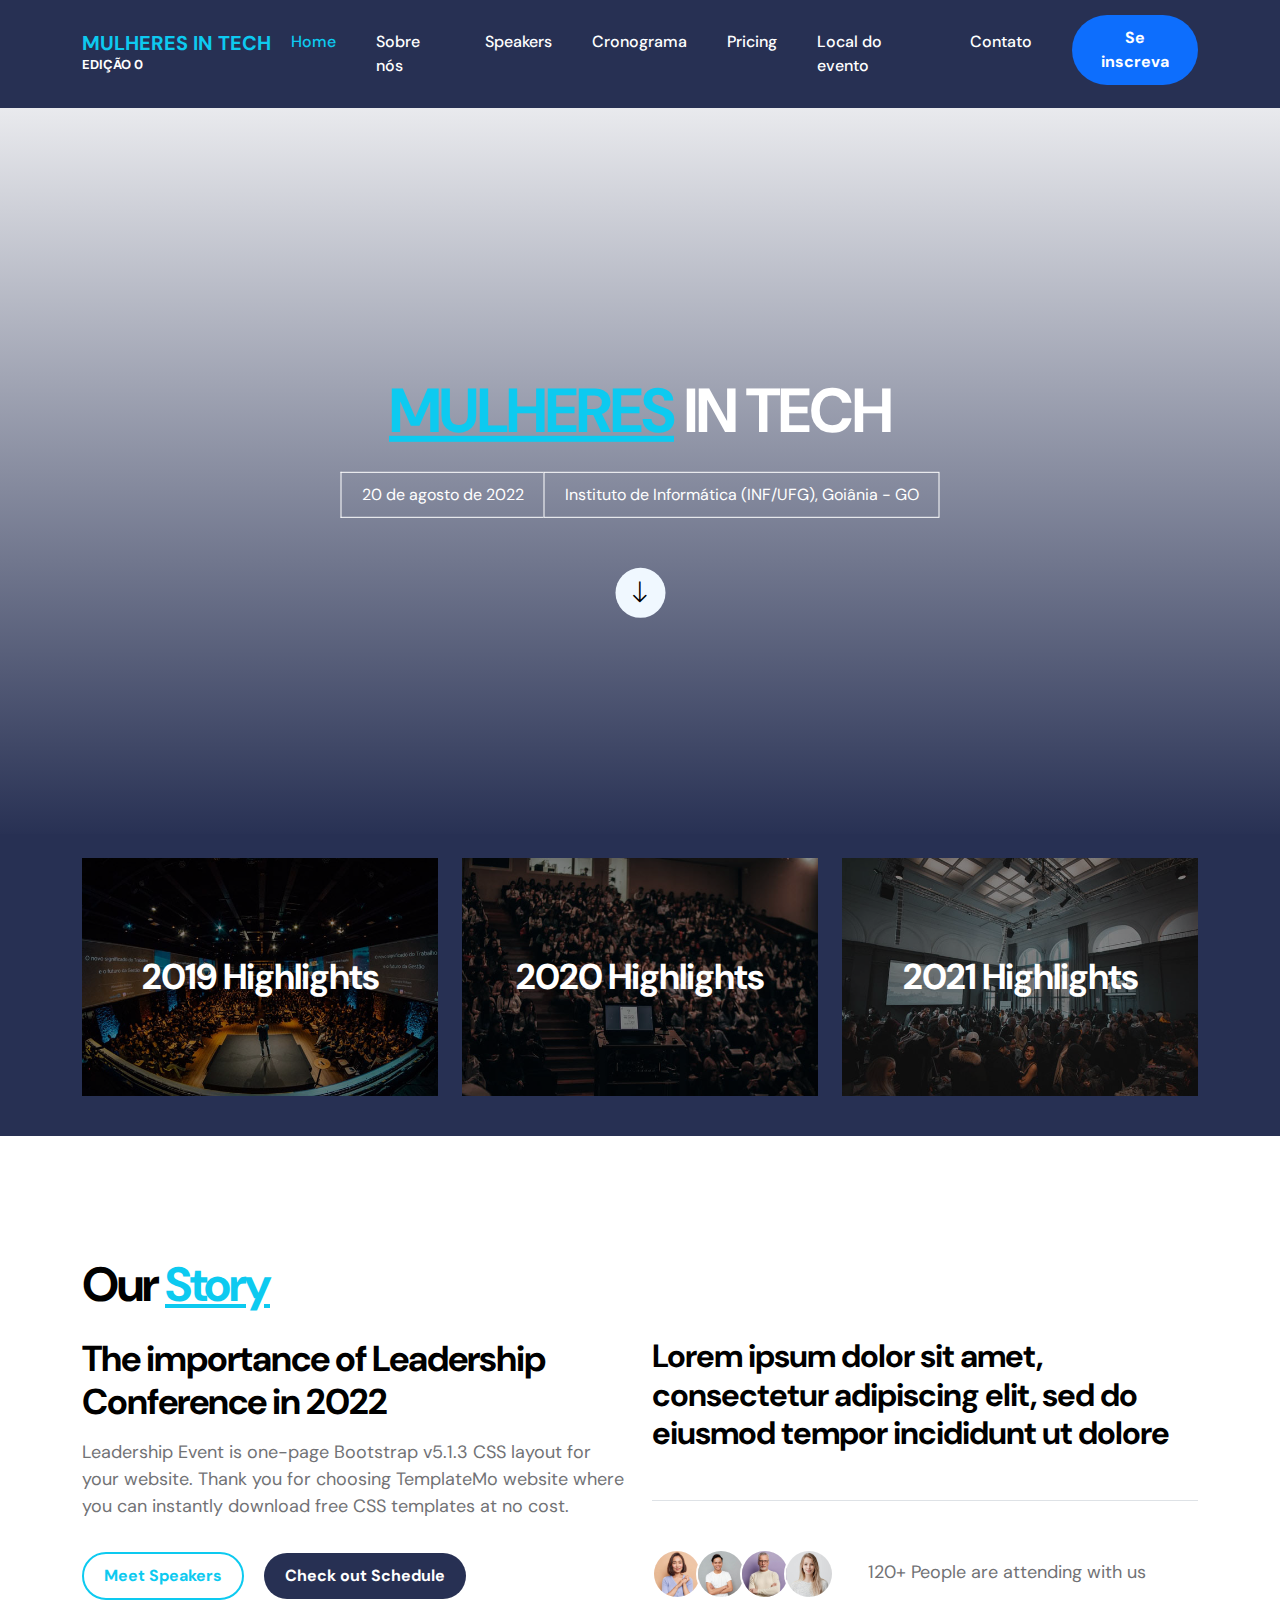
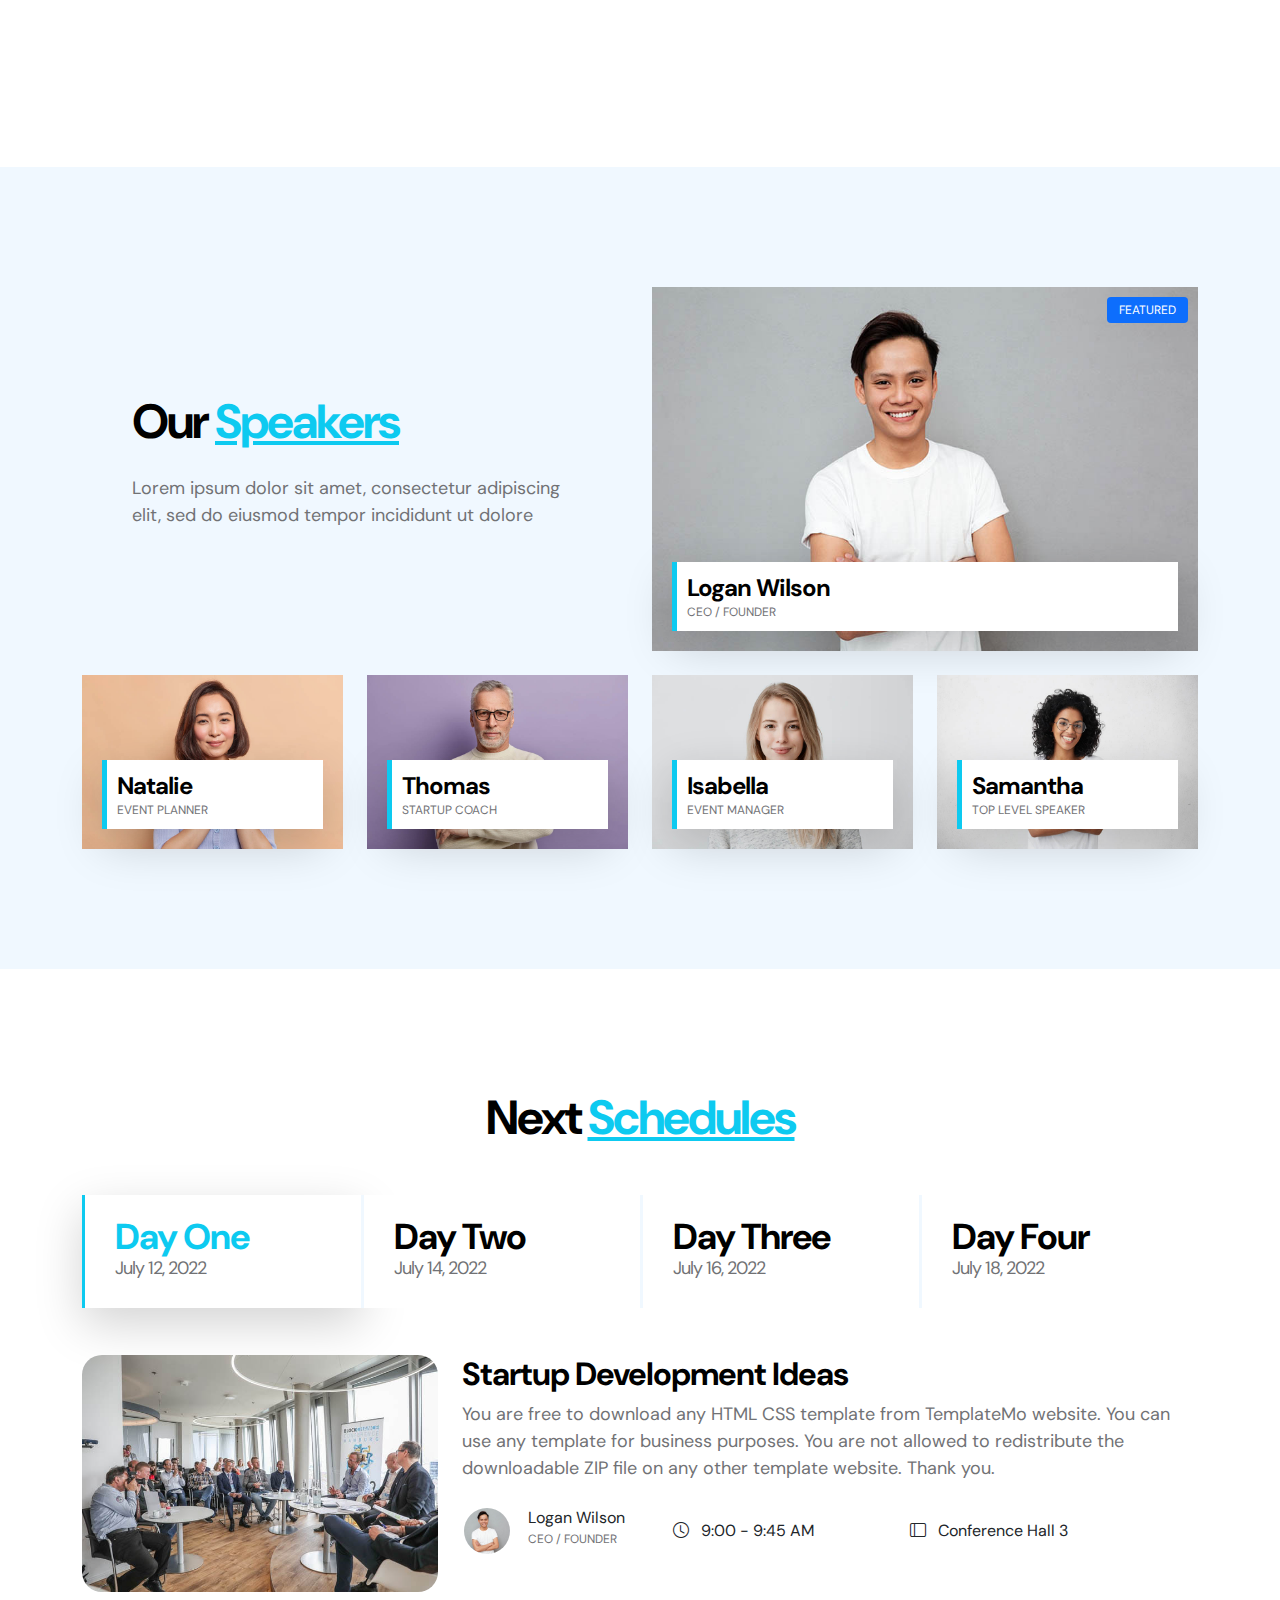
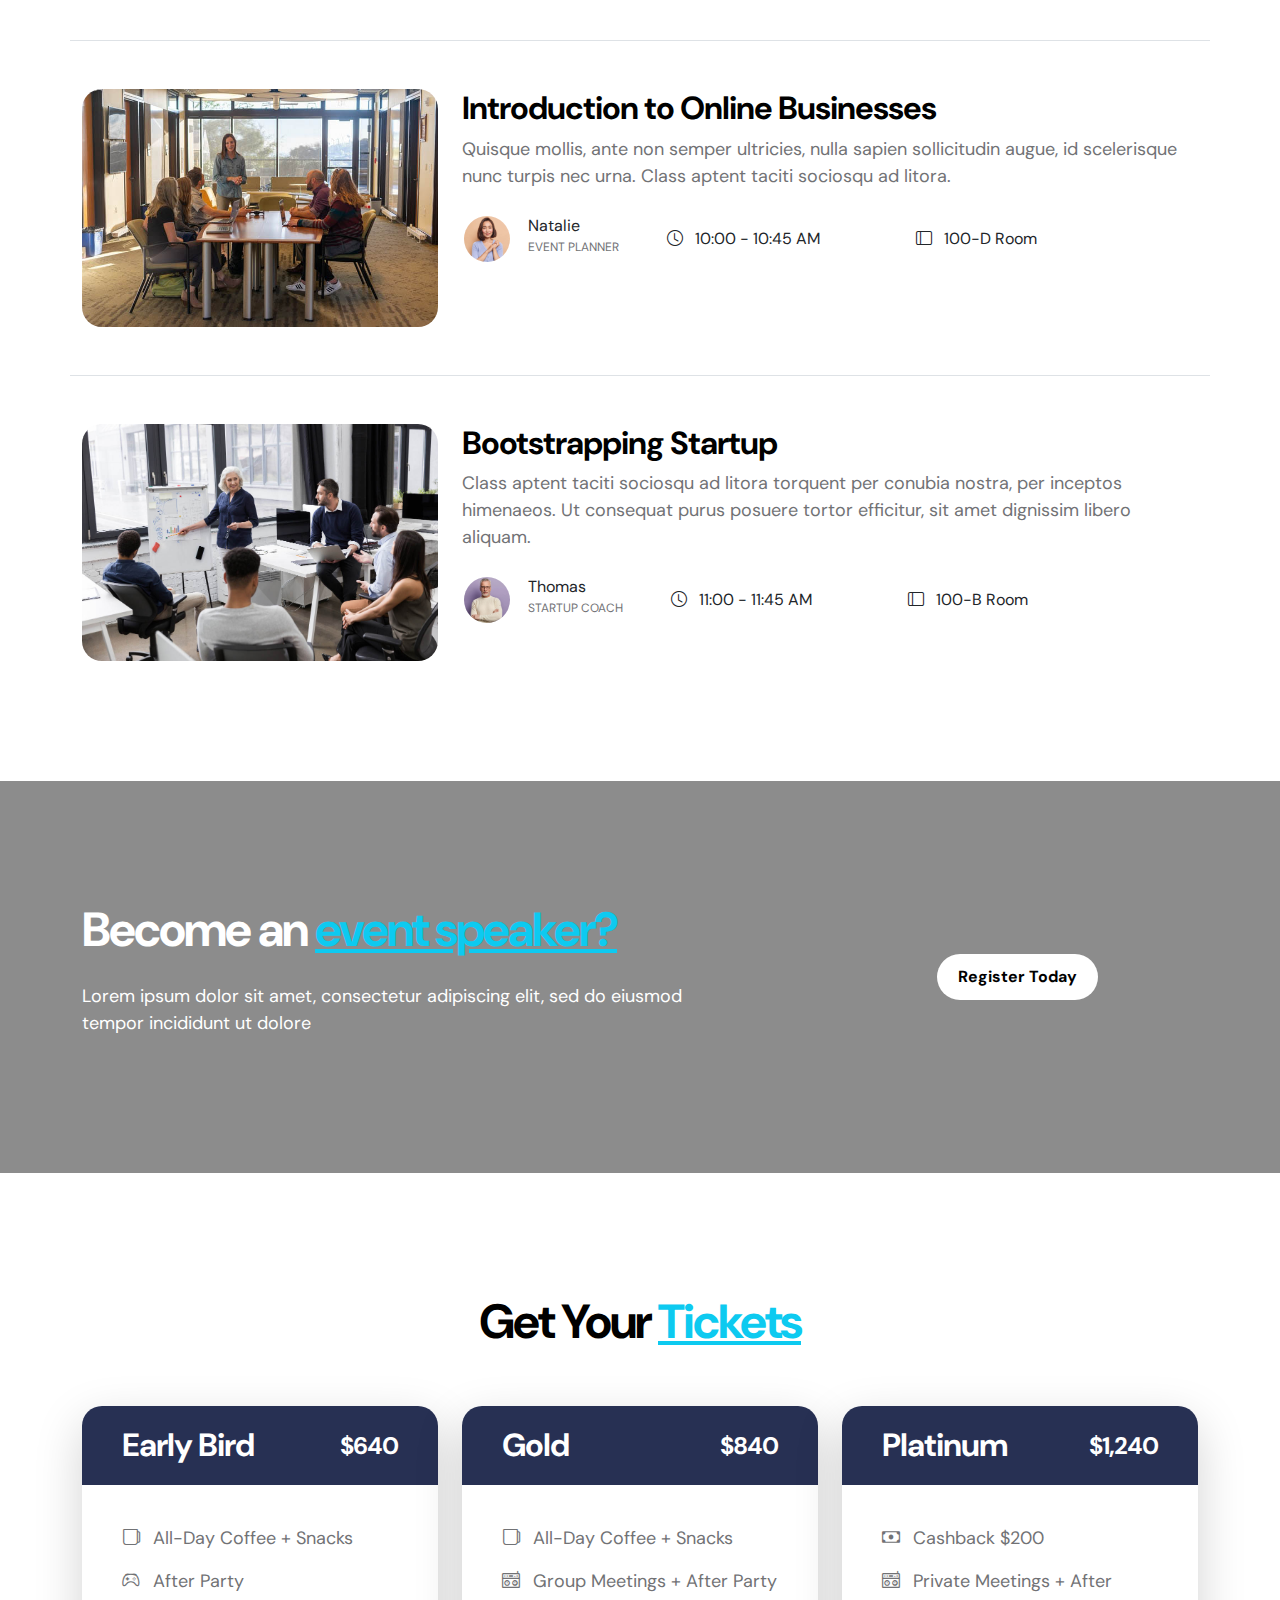
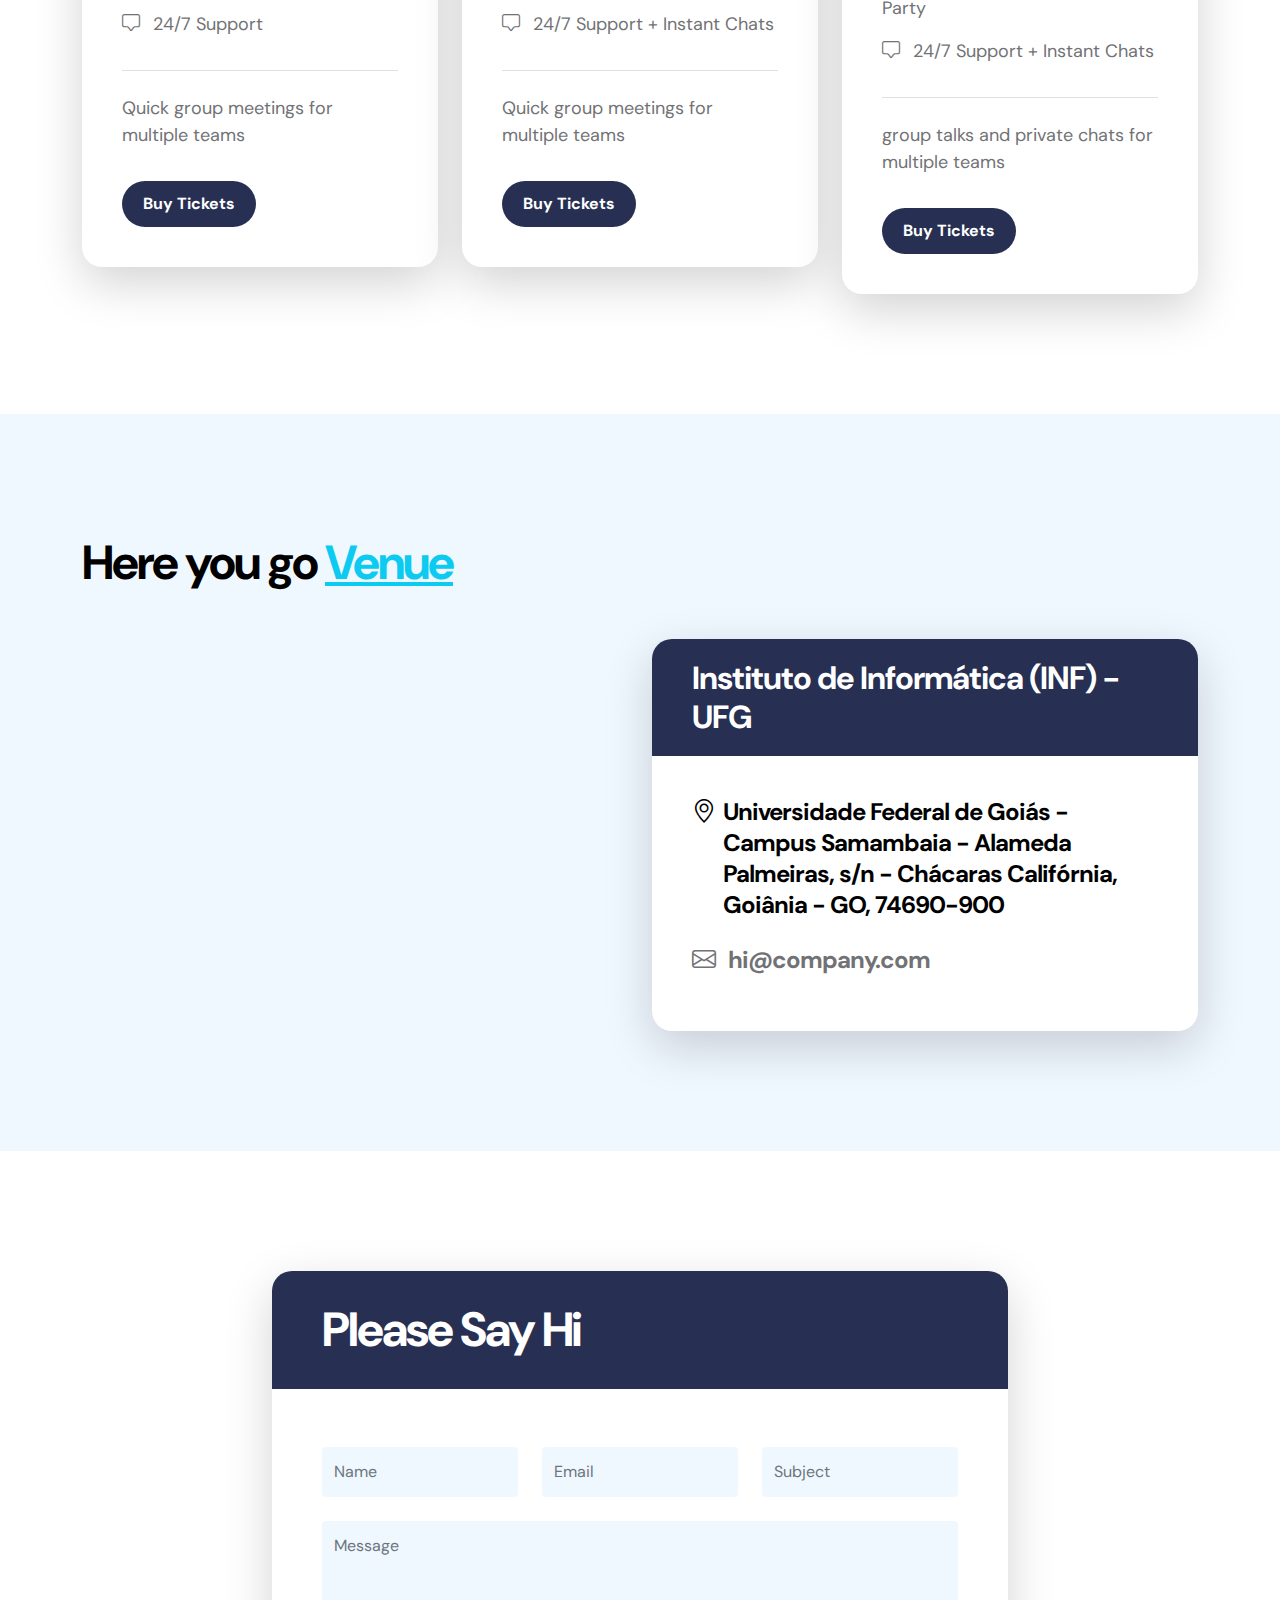
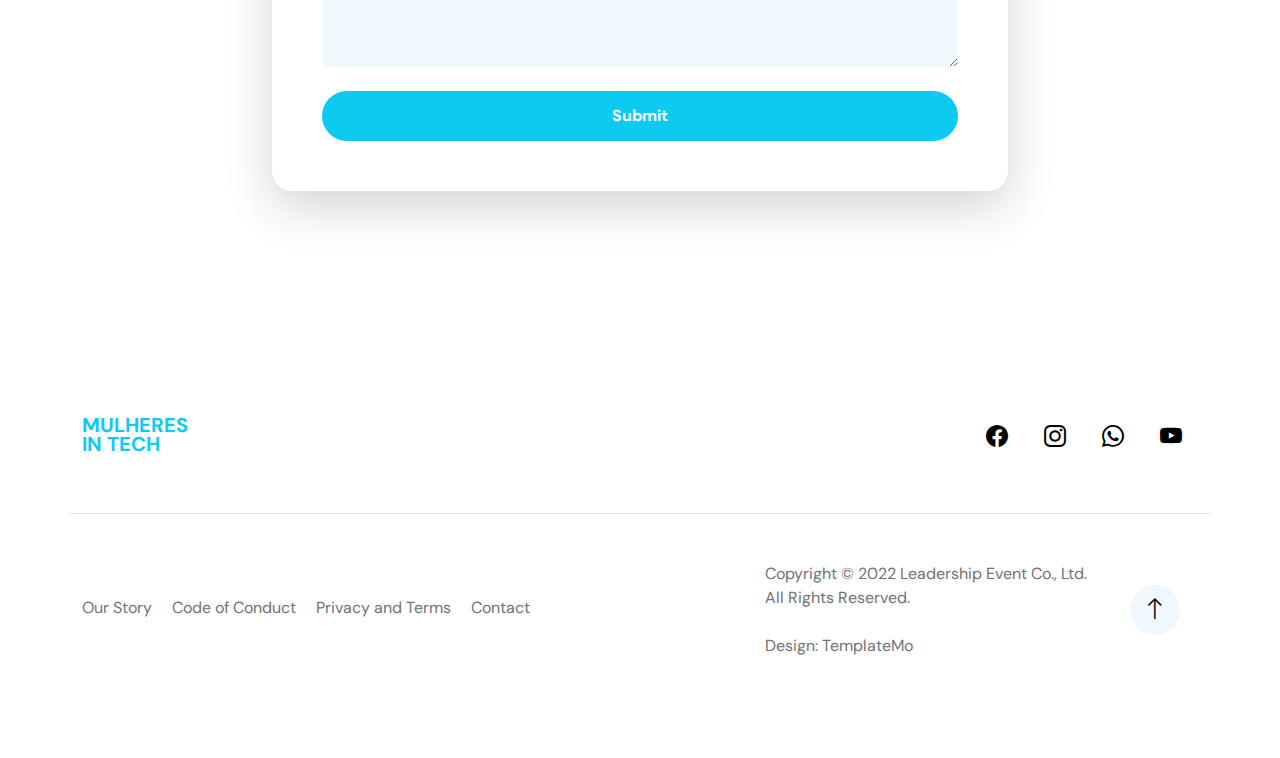
==== commit 3d14b927: "remoção de icon" ====
--- a/index.html
+++ b/index.html
@@ -35,8 +35,8 @@
             </button>
 
             <a href="index.html" class="navbar-brand mx-auto mx-lg-0">
-                <i class="bi-bullseye brand-logo"></i>
-                <span class="brand-text">Mulheres in Tech <br> <font color = "white" size = "1">Edição 0</font></span>
+                <!--<i class="bi-bullseye brand-logo"></i>-->
+                <span class="brand-text">Mulheres in Tech <br> <font color = "white" size = "2">Edição 0</font></span>
             </a>
 
             <a class="nav-link custom-btn btn d-lg-none" href="#">Se inscreva</a>
@@ -902,7 +902,7 @@
                 <div class="col-lg-12 col-12 border-bottom pb-5 mb-5">
                     <div class="d-flex">
                         <a href="index.html" class="navbar-brand">
-                            <i class="bi-bullseye brand-logo"></i>
+                            <!--<i class="bi-bullseye brand-logo"></i>-->
                             <span class="brand-text">Mulheres <br> in Tech</span>
                         </a>
 
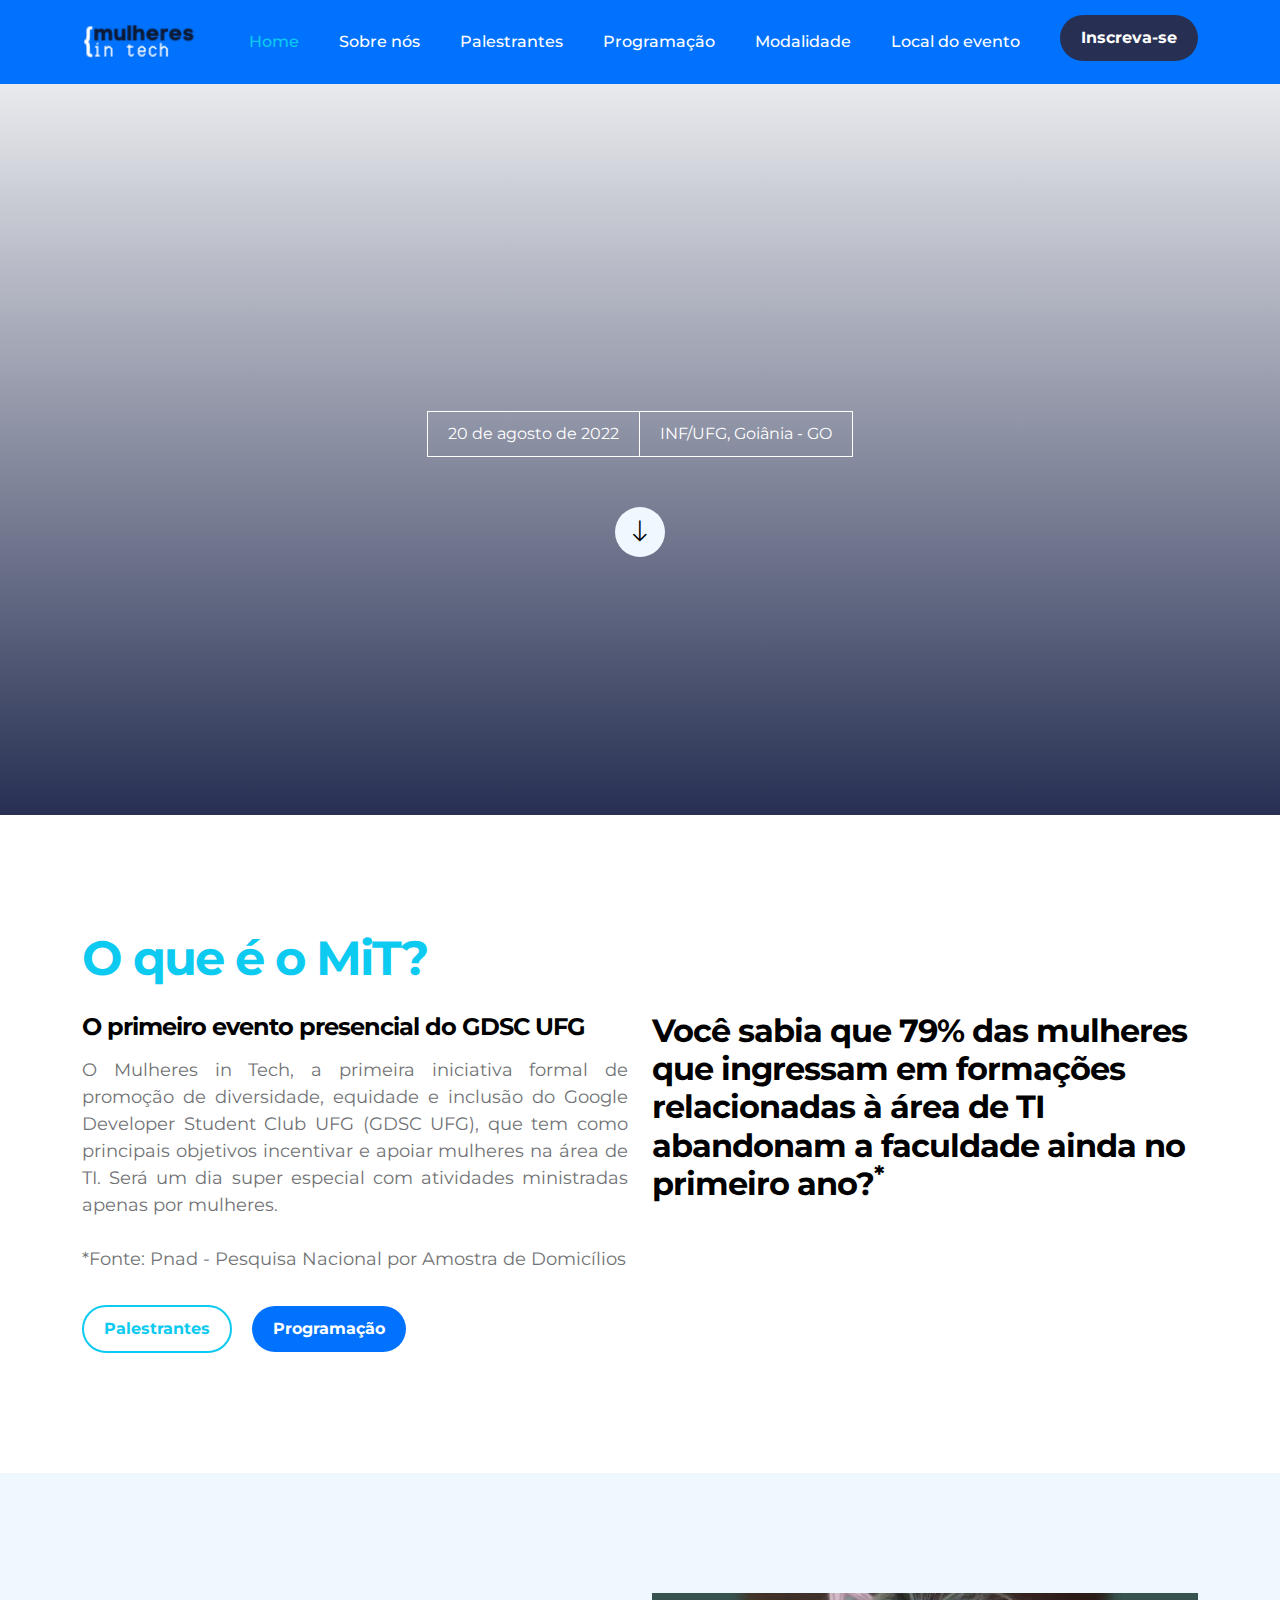
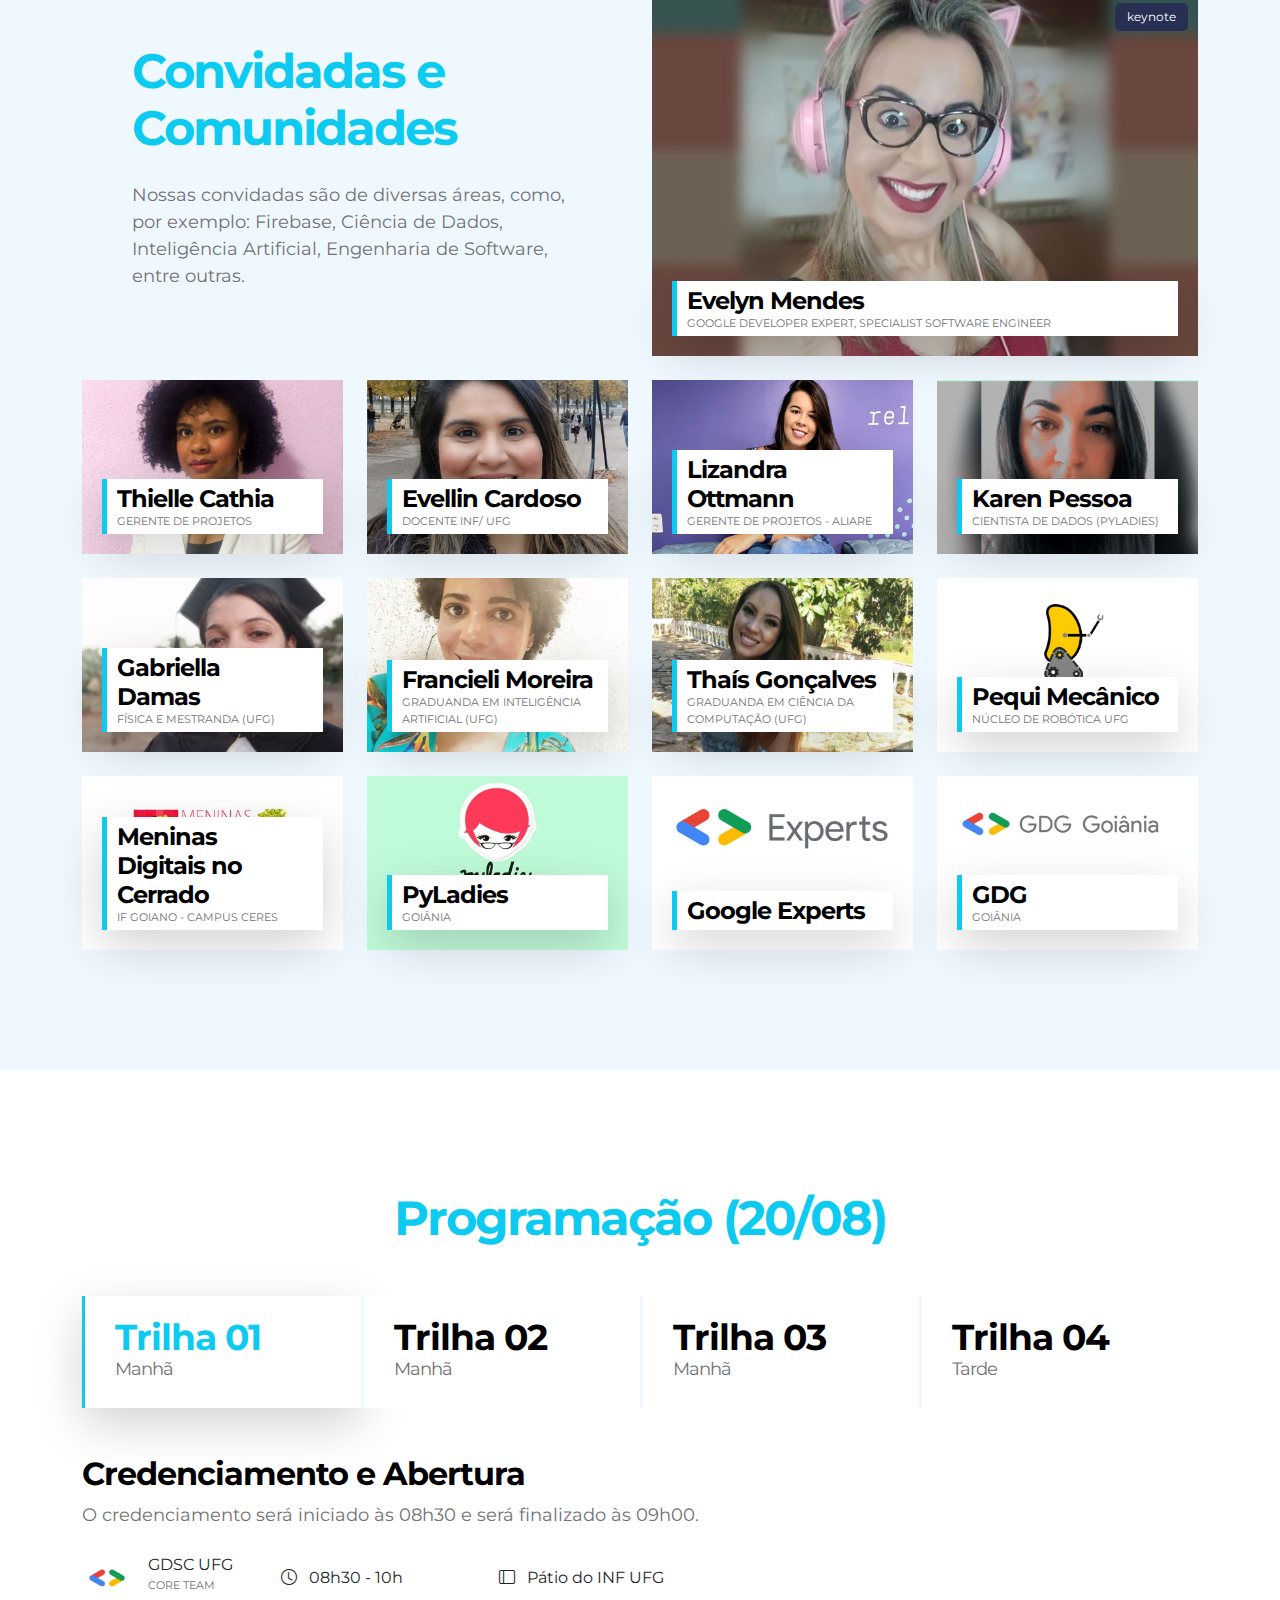
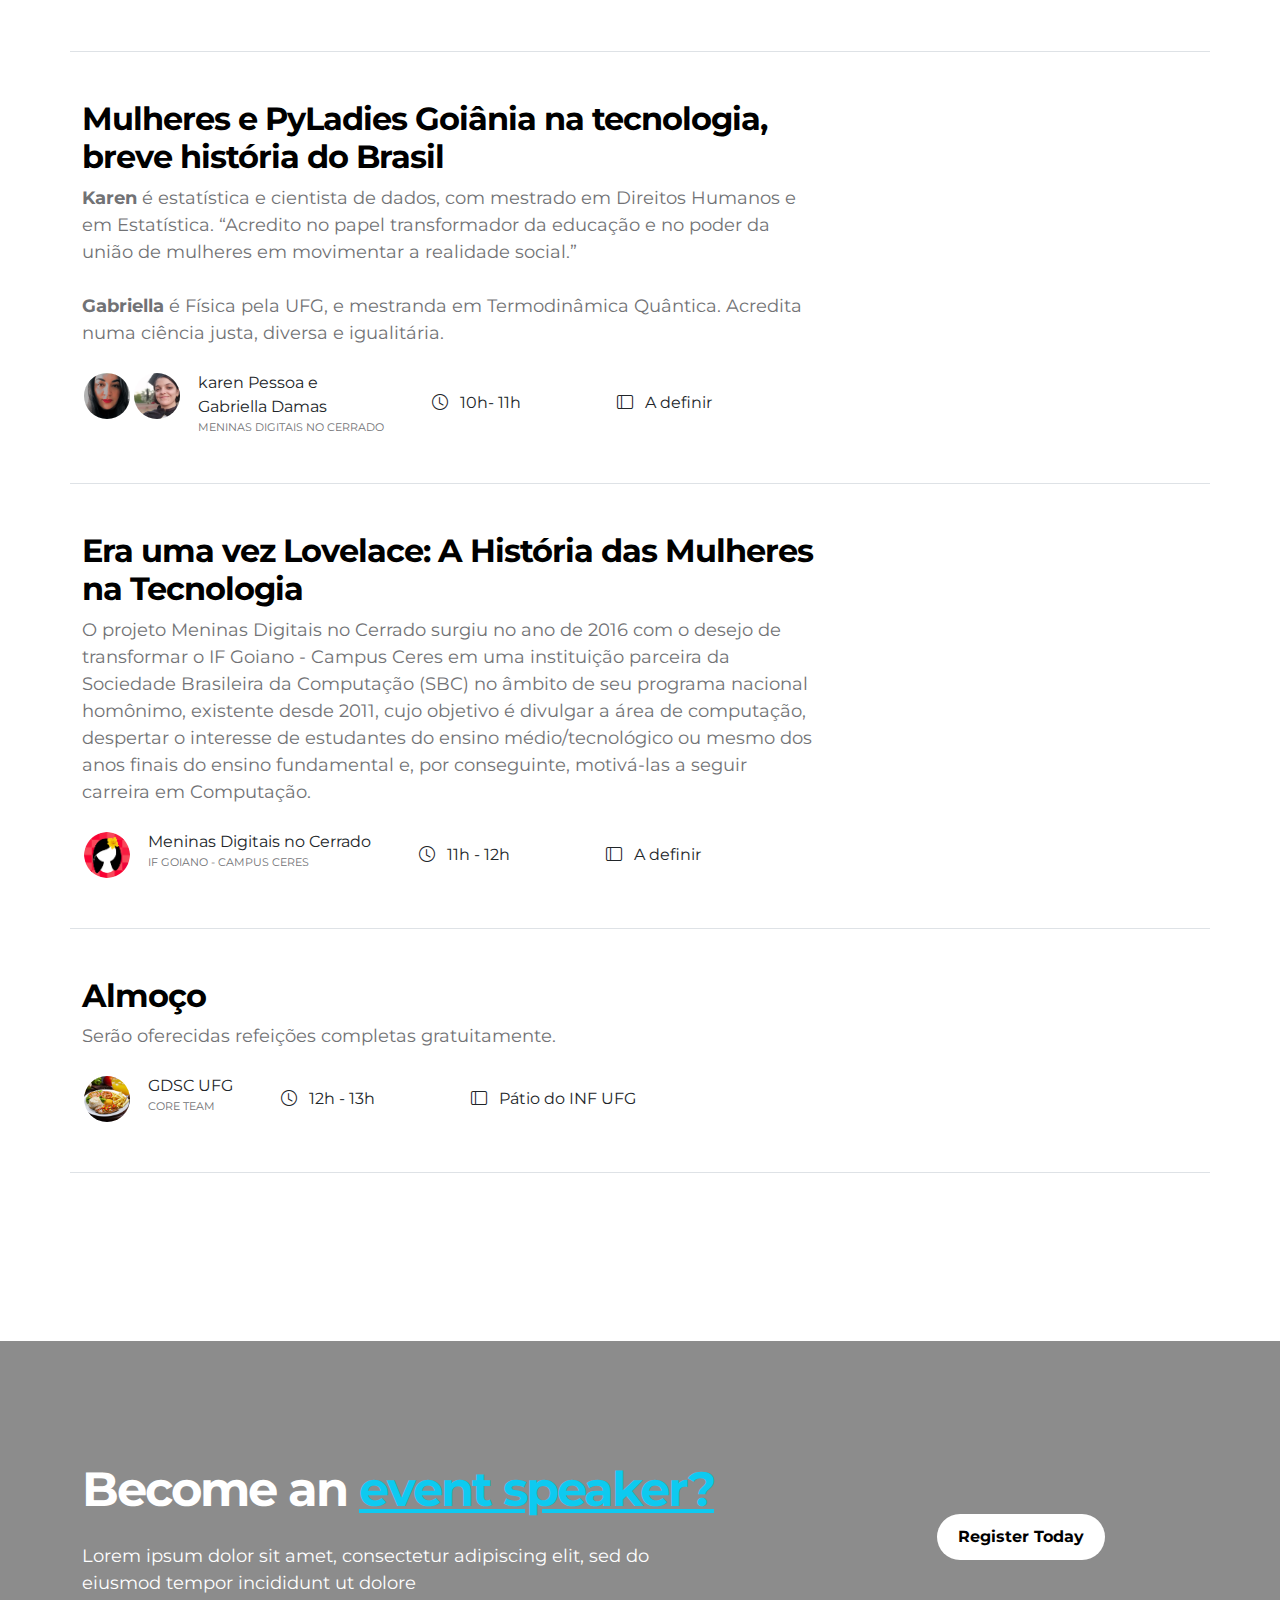
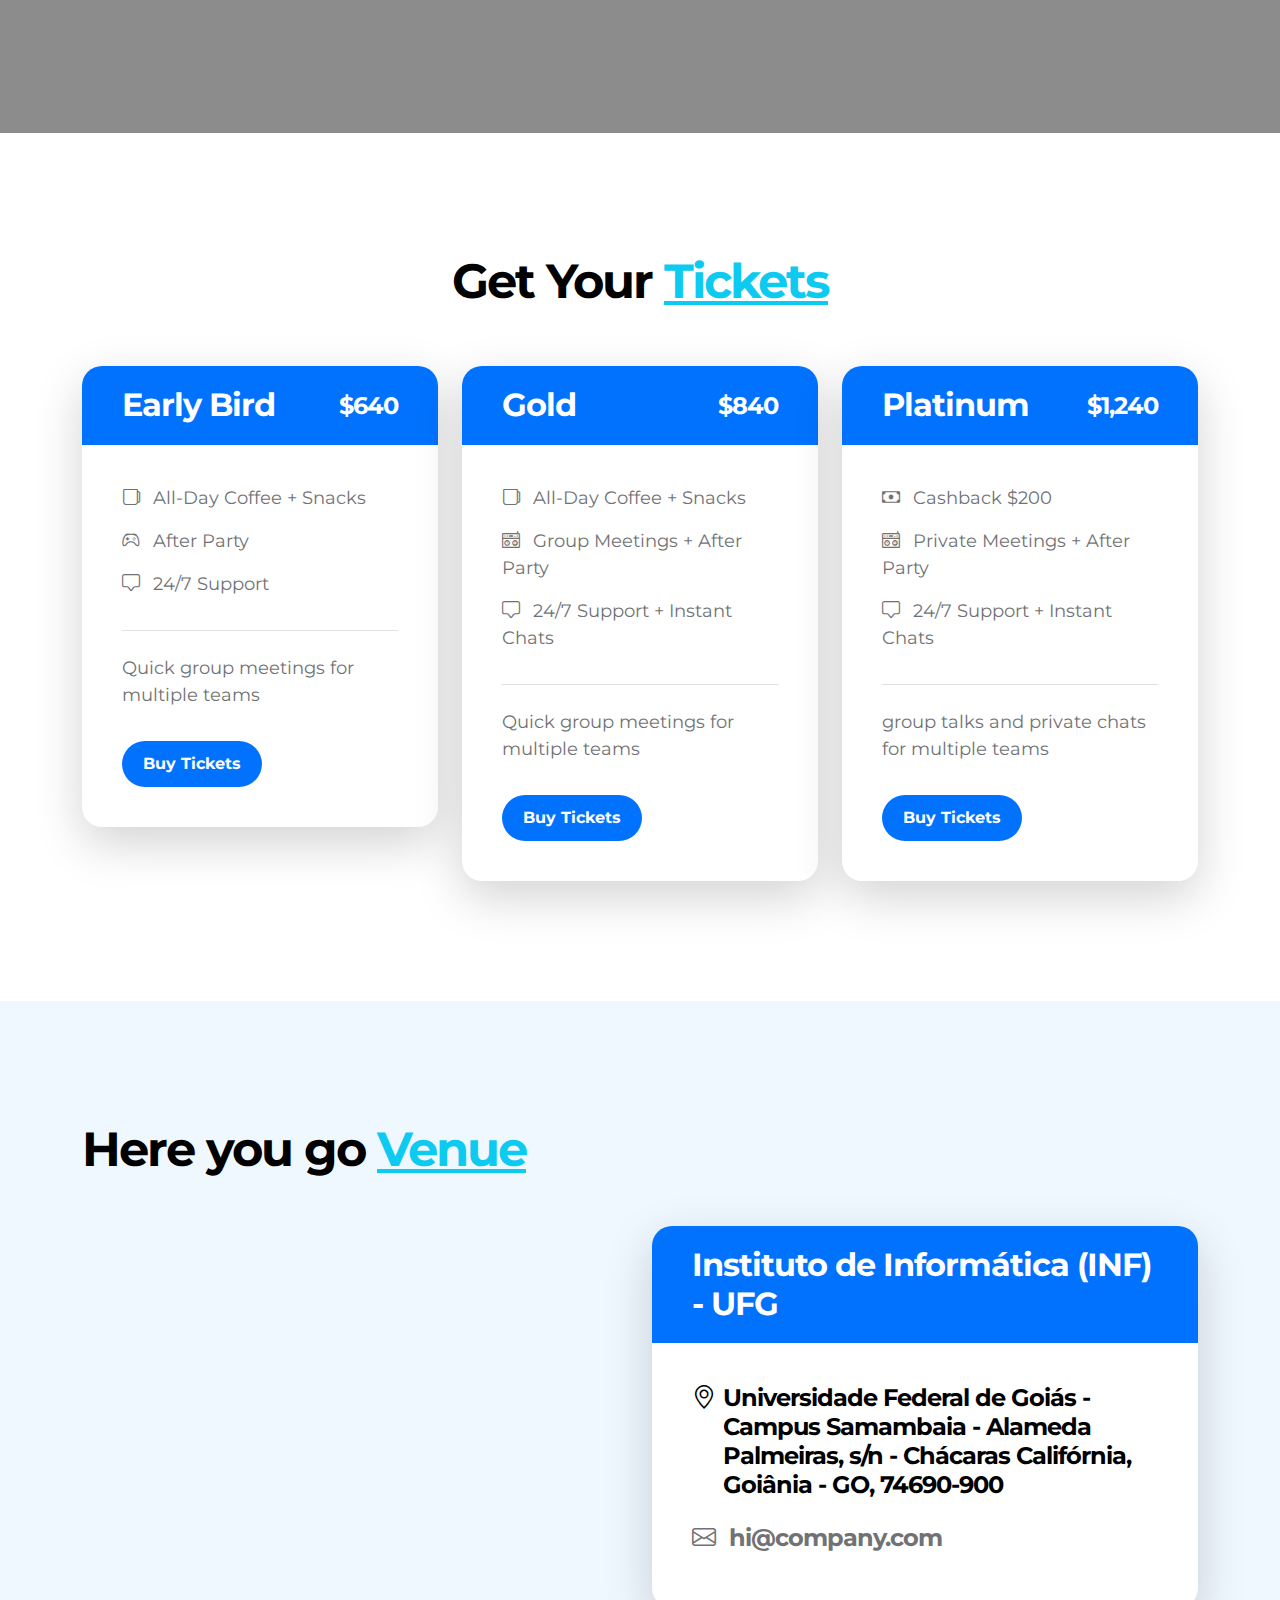
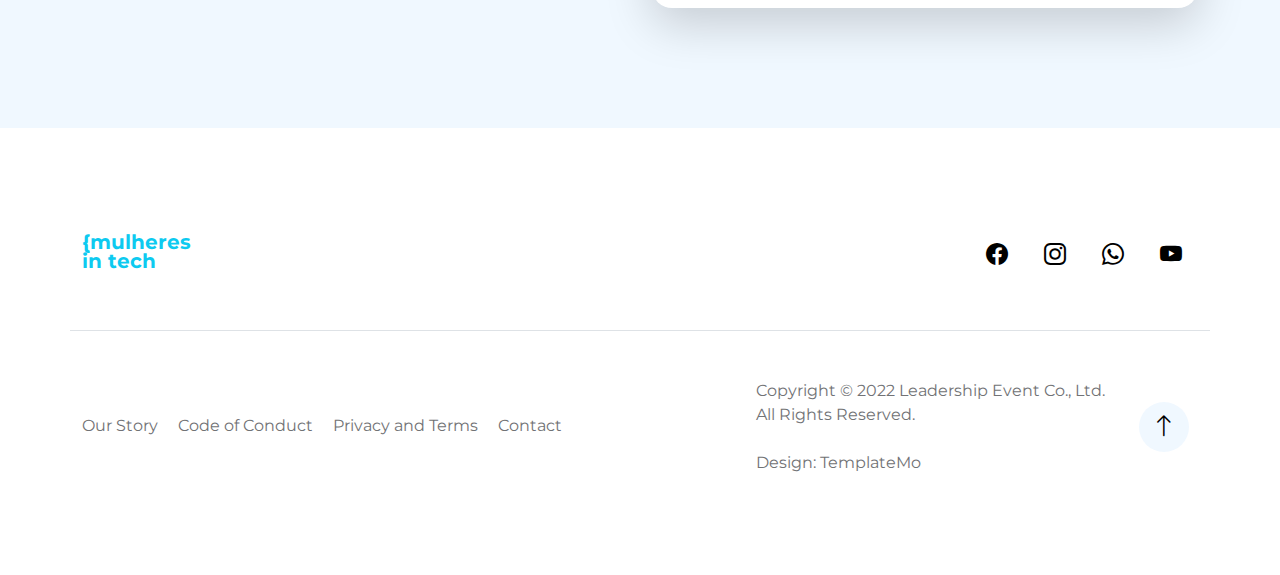
==== commit 48f6a930: "Update_site" ====
--- a/index.html
+++ b/index.html
@@ -15,7 +15,7 @@
 
     <link rel="preconnect" href="https://fonts.gstatic.com" crossorigin>
 
-    <link href="https://fonts.googleapis.com/css2?family=DM+Sans:wght@400;500;700&display=swap" rel="stylesheet">
+    <link href= 'https://fonts.googleapis.com/css?family=Montserrat' rel='stylesheet' rel="stylesheet">
 
     <link href="css/bootstrap.min.css" rel="stylesheet">
 
@@ -33,13 +33,15 @@
                 aria-controls="navbarNav" aria-expanded="false" aria-label="Toggle navigation">
                 <span class="navbar-toggler-icon"></span>
             </button>
-
+           
             <a href="index.html" class="navbar-brand mx-auto mx-lg-0">
-                <!--<i class="bi-bullseye brand-logo"></i>-->
-                <span class="brand-text">Mulheres in Tech <br> <font color = "white" size = "2">Edição 0</font></span>
+                <div>      
+                    <img src="images/logo/logo_MiT.png">
+                </div>
+                
             </a>
 
-            <a class="nav-link custom-btn btn d-lg-none" href="#">Se inscreva</a>
+            <a class="nav-link custom-btn btn d-lg-none" href="https://gdsc.community.dev/events/details/developer-student-clubs-federal-university-of-goias-presents-etapa-presencial-mulheres-in-tech-edicao0/">Inscreva-se</a>
 
             <div class="collapse navbar-collapse" id="navbarNav">
                 <ul class="navbar-nav ms-auto">
@@ -52,27 +54,22 @@
                     </li>
 
                     <li class="nav-item">
-                        <a class="nav-link click-scroll" href="#section_3">Speakers</a>
+                        <a class="nav-link click-scroll" href="#section_3">Palestrantes</a>
                     </li>
 
                     <li class="nav-item">
-                        <a class="nav-link click-scroll" href="#section_4">Cronograma</a>
+                        <a class="nav-link click-scroll" href="#section_4">Programação</a>
                     </li>
 
                     <li class="nav-item">
-                        <a class="nav-link click-scroll" href="#section_5">Pricing</a>
+                        <a class="nav-link click-scroll" href="#section_5">Modalidade</a>
                     </li>
 
                     <li class="nav-item">
                         <a class="nav-link click-scroll" href="#section_6">Local do evento</a>
-                    </li>
-
+                    </li>                   
                     <li class="nav-item">
-                        <a class="nav-link click-scroll" href="#section_7">Contato</a>
-                    </li>
-
-                    <li class="nav-item">
-                        <a class="nav-link custom-btn btn d-none d-lg-block" href="#">Se inscreva</a>
+                        <a class="nav-link custom-btn btn d-none d-lg-block" href="#">Inscreva-se</a>
                     </li>
                 </ul>
                 <div>
@@ -88,72 +85,80 @@
 
                     <div class="col-lg-5 col-12 m-auto">
                         <div class="hero-text">
-
-                            <h1 class="text-white mb-4"><u class="text-info">Mulheres</u> in Tech</h1>
+                             
+                            <h1 class="text-white mb-4" id="demo"></h1>
 
                             <div class="d-flex justify-content-center align-items-center">
+                                <script>
+                                    // Set the date we're counting down to
+                                    var countDownDate = new Date("Aug 20, 2022 08:00:00").getTime();
+                                    
+                                    // Update the count down every 1 second
+                                    var x = setInterval(function() {
+                                    
+                                      // Get today's date and time
+                                      var now = new Date().getTime();
+                                        
+                                      // Find the distance between now and the count down date
+                                      var distance = countDownDate - now;
+                                        
+                                      // Time calculations for days, hours, minutes and seconds
+                                      var days = Math.floor(distance / (1000 * 60 * 60 * 24));
+                                      var hours = Math.floor((distance % (1000 * 60 * 60 * 24)) / (1000 * 60 * 60));
+                                      var minutes = Math.floor((distance % (1000 * 60 * 60)) / (1000 * 60));
+                                      var seconds = Math.floor((distance % (1000 * 60)) / 1000);
+                                        
+                                      // Output the result in an element with id="demo"
+                                      document.getElementById("demo").innerHTML = days + "d " + hours + "h "
+                                      + minutes + "m " + seconds + "s ";                                        
+                                      // If the count down is over, write some text 
+                                      if (distance < 0) {
+                                        clearInterval(x);
+                                        document.getElementById("demo").innerHTML = "EXPIRED";
+                                      }
+                                    }, 1000);
+                                    </script>
+
                                 <span class="date-text">20 de agosto de 2022</span>
 
-                                <span class="location-text">Instituto de Informática (INF/UFG), Goiânia - GO</span>
+                                <span class="location-text">INF/UFG, Goiânia - GO</span>
                             </div>
 
                             <a href="#section_2" class="custom-link bi-arrow-down arrow-icon"></a>
                         </div>
                     </div>
                 </div>
-            </div>
+            </div>           
 
             <div class="video-wrap">
                 <video autoplay="" loop="" muted="" class="custom-video" poster="">
-                    <source src="videos/pexels-pavel-danilyuk-8716790.mp4" type="video/mp4">
-
-                    Your browser does not support the video tag.
+                    <source src="videos/Abertura_GDSC.mp4" type="video/mp4">                    
                 </video>
             </div>
-        </section>
-
-
-        <section class="highlight">
+        </section>   
+
+        <section class="about section-padding" id="section_2">
             <div class="container">
                 <div class="row">
 
-                    <div class="col-lg-4 col-md-6 col-12">
-                        <div class="highlight-thumb">
-                            <img src="images/highlight/alexandre-pellaes-6vAjp0pscX0-unsplash.jpg"
-                                class="highlight-image img-fluid" alt="">
-
-                            <div class="highlight-info">
-                                <h3 class="highlight-title">2019 Highlights</h3>
-
-                                <a href="https://www.youtube.com/templatemo" class="bi-youtube highlight-icon"></a>
-                            </div>
-                        </div>
-                    </div>
-
-                    <div class="col-lg-4 col-md-6 col-12">
-                        <div class="highlight-thumb">
-                            <img src="images/highlight/miguel-henriques--8atMWER8bI-unsplash.jpg"
-                                class="highlight-image img-fluid" alt="">
-
-                            <div class="highlight-info">
-                                <h3 class="highlight-title">2020 Highlights</h3>
-
-                                <a href="https://www.youtube.com/templatemo" class="bi-youtube highlight-icon"></a>
-                            </div>
-                        </div>
-                    </div>
-
-                    <div class="col-lg-4 col-md-6 col-12">
-                        <div class="highlight-thumb">
-                            <img src="images/highlight/jakob-dalbjorn-cuKJre3nyYc-unsplash.jpg"
-                                class="highlight-image img-fluid" alt="">
-
-                            <div class="highlight-info">
-                                <h3 class="highlight-title">2021 Highlights</h3>
-
-                                <a href="https://www.youtube.com/templatemo" class="bi-youtube highlight-icon"></a>
-                            </div>
-                        </div>
+                    <div class="col-lg-10 col-12">
+                        <h2 class="mb-4"> <a class="text-info"> O que é o MiT?</a></h2>
+                    </div>
+
+                    <div class="col-lg-6 col-12">
+                        <h5 class="mb-3">O primeiro evento presencial do GDSC UFG</h5>
+
+                        <p align="justify">O Mulheres in Tech, a primeira iniciativa formal de promoção de diversidade, equidade e inclusão do Google Developer Student Club UFG (GDSC UFG), que tem como principais objetivos incentivar e apoiar mulheres na área de TI. Será um dia super especial com atividades ministradas apenas por mulheres.
+
+                           <br><br>*Fonte: Pnad - Pesquisa Nacional por Amostra de Domicílios</p>
+                       
+                        <a class="custom-btn custom-border-btn btn custom-link mt-3 me-3" href="#section_3">Palestrantes</a>
+
+                        <a class="custom-btn btn custom-link mt-3" href="#section_4">Programação</a>
+                    </div>
+
+                    <div class="col-lg-6 col-12 mt-5 mt-lg-0">
+                        <h4>Você sabia que 79% das mulheres que ingressam em formações relacionadas à área de TI abandonam a faculdade ainda no primeiro ano?<sup>*</sup></h4>
                     </div>
 
                 </div>
@@ -161,83 +166,35 @@
         </section>
 
 
-        <section class="about section-padding" id="section_2">
-            <div class="container">
-                <div class="row">
-
-                    <div class="col-lg-10 col-12">
-                        <h2 class="mb-4">Our <u class="text-info">Story</u></h2>
-                    </div>
-
-                    <div class="col-lg-6 col-12">
-                        <h3 class="mb-3">The importance of Leadership Conference in 2022</h3>
-
-                        <p>Leadership Event is one-page Bootstrap v5.1.3 CSS layout for your website. Thank you for
-                            choosing TemplateMo website where you can instantly download free CSS templates at no cost.
-                        </p>
-
-                        <a class="custom-btn custom-border-btn btn custom-link mt-3 me-3" href="#section_3">Meet
-                            Speakers</a>
-
-                        <a class="custom-btn btn custom-link mt-3" href="#section_4">Check out Schedule</a>
-                    </div>
-
-                    <div class="col-lg-6 col-12 mt-5 mt-lg-0">
-                        <h4>Lorem ipsum dolor sit amet, consectetur adipiscing elit, sed do eiusmod tempor incididunt ut
-                            dolore</h4>
-
-                        <div class="avatar-group border-top py-5 mt-5">
-                            <img src="images/avatar/portrait-good-looking-brunette-young-asian-woman.jpg"
-                                class="img-fluid avatar-image" alt="">
-
-                            <img src="images/avatar/happy-asian-man-standing-with-arms-crossed-grey-wall.jpg"
-                                class="img-fluid avatar-image avatar-image-left" alt="">
-
-                            <img src="images/avatar/senior-man-white-sweater-eyeglasses.jpg"
-                                class="img-fluid avatar-image avatar-image-left" alt="">
-
-                            <img src="images/avatar/pretty-smiling-joyfully-female-with-fair-hair-dressed-casually-looking-with-satisfaction.jpg"
-                                class="img-fluid avatar-image avatar-image-left" alt="">
-
-                            <p class="d-inline">120+ People are attending with us</p>
-                        </div>
-                    </div>
-
-                </div>
-            </div>
-        </section>
-
-
         <section class="speakers section-padding" id="section_3">
             <div class="container">
                 <div class="row">
 
                     <div class="col-lg-6 col-12 d-flex flex-column justify-content-center align-items-center">
                         <div class="speakers-text-info">
-                            <h2 class="mb-4">Our <u class="text-info">Speakers</u></h2>
-
-                            <p>Lorem ipsum dolor sit amet, consectetur adipiscing elit, sed do eiusmod tempor incididunt
-                                ut dolore</p>
+                            <h2 class="mb-4"><a class="text-info">Convidadas e Comunidades</a></h2>
+
+                            <p>Nossas convidadas são de diversas áreas, como, por exemplo: Firebase, Ciência de Dados, Inteligência Artificial, Engenharia de Software, entre outras.</p>
                         </div>
                     </div>
 
                     <div class="col-lg-6 col-12">
                         <div class="speakers-thumb">
-                            <img src="images/avatar/happy-asian-man-standing-with-arms-crossed-grey-wall.jpg"
+                            <img src="images/avatar/evelyn-mendes-mit.jpg"
                                 class="img-fluid speakers-image" alt="">
 
-                            <small class="speakers-featured-text">Featured</small>
+                            <small class="speakers-featured-text">Keynote</small>
 
                             <div class="speakers-info">
 
-                                <h5 class="speakers-title mb-0">Logan Wilson</h5>
-
-                                <p class="speakers-text mb-0">CEO / Founder</p>
+                                <h5 class="speakers-title mb-0">Evelyn Mendes</h5>
+
+                                <p class="speakers-text mb-0">Google Developer Expert, Specialist Software Engineer</p>
 
                                 <ul class="social-icon">
                                     <li><a href="#" class="social-icon-link bi-facebook"></a></li>
 
-                                    <li><a href="#" class="social-icon-link bi-instagram"></a></li>
+                                    <li><a href="https://www.instagram.com/gdsc_ufg/" class="social-icon-link bi-instagram"></a></li>
 
                                     <li><a href="#" class="social-icon-link bi-google"></a></li>
                                 </ul>
@@ -249,18 +206,18 @@
                         <div class="row">
                             <div class="col-lg-3 col-md-6 col-12">
                                 <div class="speakers-thumb speakers-thumb-small">
-                                    <img src="images/avatar/portrait-good-looking-brunette-young-asian-woman.jpg"
+                                    <img src="images/avatar/thielle.jpg"
                                         class="img-fluid speakers-image" alt="">
 
                                     <div class="speakers-info">
-                                        <h5 class="speakers-title mb-0">Natalie</h5>
-
-                                        <p class="speakers-text mb-0">Event Planner</p>
+                                        <h5 class="speakers-title mb-0">Thielle Cathia</h5>
+
+                                        <p class="speakers-text mb-0">Gerente de Projetos</p>
 
                                         <ul class="social-icon">
                                             <li><a href="#" class="social-icon-link bi-facebook"></a></li>
 
-                                            <li><a href="#" class="social-icon-link bi-instagram"></a></li>
+                                            <li><a href="https://www.instagram.com/gdsc_ufg/" class="social-icon-link bi-instagram"></a></li>
                                         </ul>
                                     </div>
                                 </div>
@@ -268,13 +225,13 @@
 
                             <div class="col-lg-3 col-md-6 col-12">
                                 <div class="speakers-thumb speakers-thumb-small">
-                                    <img src="images/avatar/senior-man-white-sweater-eyeglasses.jpg"
+                                    <img src="images/avatar/profa-evellin.jpeg"
                                         class="img-fluid speakers-image" alt="">
 
                                     <div class="speakers-info">
-                                        <h5 class="speakers-title mb-0">Thomas</h5>
-
-                                        <p class="speakers-text mb-0">Startup Coach</p>
+                                        <h5 class="speakers-title mb-0">Evellin Cardoso</h5>
+
+                                        <p class="speakers-text mb-0">Docente INF/ UFG</p>
 
                                         <ul class="social-icon">
                                             <li><a href="#" class="social-icon-link bi-instagram"></a></li>
@@ -287,45 +244,210 @@
 
                             <div class="col-lg-3 col-md-6 col-12">
                                 <div class="speakers-thumb speakers-thumb-small">
-                                    <img src="images/avatar/pretty-smiling-joyfully-female-with-fair-hair-dressed-casually-looking-with-satisfaction.jpg"
+                                    <img src="images/avatar/foto-lizandra-aliare.png"
                                         class="img-fluid speakers-image" alt="">
 
                                     <div class="speakers-info">
-                                        <h5 class="speakers-title mb-0">Isabella</h5>
-
-                                        <p class="speakers-text mb-0">Event Manager</p>
+                                        <h5 class="speakers-title mb-0">Lizandra Ottmann</h5>
+
+                                        <p class="speakers-text mb-0">Gerente de Projetos - Aliare </p>
 
                                         <ul class="social-icon">
                                             <li><a href="#" class="social-icon-link bi-facebook"></a></li>
 
-                                            <li><a href="#" class="social-icon-link bi-instagram"></a></li>
+                                            <li><a href="https://www.instagram.com/gdsc_ufg/" class="social-icon-link bi-instagram"></a></li>
 
                                             <li><a href="#" class="social-icon-link bi-whatsapp"></a></li>
                                         </ul>
                                     </div>
-                                </div>
-                            </div>
-
+                                </div>                                           
+                            </div>
                             <div class="col-lg-3 col-md-6 col-12">
                                 <div class="speakers-thumb speakers-thumb-small">
-                                    <img src="images/avatar/indoor-shot-beautiful-happy-african-american-woman-smiling-cheerfully-keeping-her-arms-folded-relaxing-indoors-after-morning-lectures-university.jpg"
+                                    <img src="images/avatar/karen-pessoa.jpg"
                                         class="img-fluid speakers-image" alt="">
 
                                     <div class="speakers-info">
-                                        <h5 class="speakers-title mb-0">Samantha</h5>
-
-                                        <p class="speakers-text mb-0">Top Level Speaker</p>
+                                        <h5 class="speakers-title mb-0">Karen Pessoa</h5>
+
+                                        <p class="speakers-text mb-0"> Cientista de Dados (PyLadies) </p>
 
                                         <ul class="social-icon">
-                                            <li><a href="#" class="social-icon-link bi-instagram"></a></li>
+                                            <li><a href="#" class="social-icon-link bi-facebook"></a></li>
+
+                                            <li><a href="https://www.instagram.com/gdsc_ufg/" class="social-icon-link bi-instagram"></a></li>
 
                                             <li><a href="#" class="social-icon-link bi-whatsapp"></a></li>
                                         </ul>
                                     </div>
-                                </div>
-                            </div>
-                        </div>
-                    </div>
+                                </div>                                           
+                            </div>
+
+                            <div class="col-lg-3 col-md-6 col-12">
+                                <div class="speakers-thumb speakers-thumb-small">
+                                    <img src="images/avatar/gabriella-damas.jpg"
+                                        class="img-fluid speakers-image" alt="">
+
+                                    <div class="speakers-info">
+                                        <h5 class="speakers-title mb-0">Gabriella Damas</h5>
+
+                                        <p class="speakers-text mb-0">Física e mestranda (UFG)</p>
+
+                                        <ul class="social-icon">
+                                            <li><a href="#" class="social-icon-link bi-facebook"></a></li>
+
+                                            <li><a href="https://www.instagram.com/gdsc_ufg/" class="social-icon-link bi-instagram"></a></li>
+
+                                            <li><a href="#" class="social-icon-link bi-whatsapp"></a></li>
+                                        </ul>
+                                    </div>
+                                </div>                                           
+                            </div>
+                            <div class="col-lg-3 col-md-6 col-12">
+                                <div class="speakers-thumb speakers-thumb-small">
+                                    <img src="images/avatar/francieli-mit.jpg"
+                                        class="img-fluid speakers-image" alt="">
+
+                                    <div class="speakers-info">
+                                        <h5 class="speakers-title mb-0">Francieli Moreira</h5>
+
+                                        <p class="speakers-text mb-0"> Graduanda em Inteligência Artificial (UFG)</p>
+
+                                        <ul class="social-icon">
+                                            <li><a href="#" class="social-icon-link bi-facebook"></a></li>
+
+                                            <li><a href="https://www.instagram.com/gdsc_ufg/" class="social-icon-link bi-instagram"></a></li>
+
+                                            <li><a href="#" class="social-icon-link bi-whatsapp"></a></li>
+                                        </ul>
+                                    </div>
+                                </div>                                           
+                            </div>
+                            <div class="col-lg-3 col-md-6 col-12">
+                                <div class="speakers-thumb speakers-thumb-small">
+                                    <img src="images/avatar/foto-thais-mit.jpg"
+                                        class="img-fluid speakers-image" alt="">
+
+                                    <div class="speakers-info">
+                                        <h5 class="speakers-title mb-0">Thaís Gonçalves</h5>
+
+                                        <p class="speakers-text mb-0">Graduanda em Ciência da Computação (UFG) </p>
+
+                                        <ul class="social-icon">
+                                            <li><a href="#" class="social-icon-link bi-facebook"></a></li>
+
+                                            <li><a href="https://www.instagram.com/gdsc_ufg/" class="social-icon-link bi-instagram"></a></li>
+
+                                            <li><a href="#" class="social-icon-link bi-whatsapp"></a></li>
+                                        </ul>
+                                    </div>
+                                </div>                                           
+                            </div>
+                            <div class="col-lg-3 col-md-6 col-12">
+                                <div class="speakers-thumb speakers-thumb-small">
+                                    <img src="images/avatar/pequiMecanico.jpg"
+                                        class="img-fluid speakers-image" alt="">
+
+                                    <div class="speakers-info">
+                                        <h5 class="speakers-title mb-0">Pequi Mecânico</h5>
+
+                                        <p class="speakers-text mb-0">Núcleo de Robótica UFG </p>
+
+                                        <ul class="social-icon">
+                                            <li><a href="#" class="social-icon-link bi-facebook"></a></li>
+
+                                            <li><a href="https://www.instagram.com/gdsc_ufg/" class="social-icon-link bi-instagram"></a></li>
+
+                                            <li><a href="#" class="social-icon-link bi-whatsapp"></a></li>
+                                        </ul>
+                                    </div>
+                                </div>                                           
+                            </div>
+
+                            <div class="col-lg-3 col-md-6 col-12">
+                                <div class="speakers-thumb speakers-thumb-small">
+                                    <img src="images/avatar/meninasDigitais.jpg"
+                                        class="img-fluid speakers-image" alt="">
+
+                                    <div class="speakers-info">
+                                        <h5 class="speakers-title mb-0">Meninas Digitais no Cerrado</h5>
+
+                                        <p class="speakers-text mb-0">IF Goiano - Campus Ceres</p>
+
+                                        <ul class="social-icon">
+                                            <li><a href="#" class="social-icon-link bi-facebook"></a></li>
+
+                                            <li><a href="https://www.instagram.com/gdsc_ufg/" class="social-icon-link bi-instagram"></a></li>
+
+                                            <li><a href="#" class="social-icon-link bi-whatsapp"></a></li>
+                                        </ul>
+                                    </div>
+                                </div>                                           
+                            </div>
+
+                            <div class="col-lg-3 col-md-6 col-12">
+                                <div class="speakers-thumb speakers-thumb-small">
+                                    <img src="images/avatar/Pyladies.jpg"
+                                        class="img-fluid speakers-image" alt="">
+
+                                    <div class="speakers-info">
+                                        <h5 class="speakers-title mb-0">PyLadies</h5>
+
+                                        <p class="speakers-text mb-0">Goiânia </p>
+
+                                        <ul class="social-icon">
+                                            <li><a href="#" class="social-icon-link bi-facebook"></a></li>
+
+                                            <li><a href="https://www.instagram.com/gdsc_ufg/" class="social-icon-link bi-instagram"></a></li>
+
+                                            <li><a href="#" class="social-icon-link bi-whatsapp"></a></li>
+                                        </ul>
+                                    </div>
+                                </div>                                           
+                            </div>
+
+                            <div class="col-lg-3 col-md-6 col-12">
+                                <div class="speakers-thumb speakers-thumb-small">
+                                    <img src="images/avatar/expert.jpg"
+                                        class="img-fluid speakers-image" alt="">
+
+                                    <div class="speakers-info">
+                                        <h5 class="speakers-title mb-0">Google Experts</h5>
+
+                                        <p class="speakers-text mb-0"></p>
+
+                                        <ul class="social-icon">
+                                            <li><a href="#" class="social-icon-link bi-facebook"></a></li>
+
+                                            <li><a href="https://www.instagram.com/gdsc_ufg/" class="social-icon-link bi-instagram"></a></li>
+
+                                            <li><a href="#" class="social-icon-link bi-whatsapp"></a></li>
+                                        </ul>
+                                    </div>
+                                </div>                                           
+                            </div>
+                            <div class="col-lg-3 col-md-6 col-12">
+                                <div class="speakers-thumb speakers-thumb-small">
+                                    <img src="images/avatar/gdg.jpg"
+                                        class="img-fluid speakers-image" alt="">
+
+                                    <div class="speakers-info">
+                                        <h5 class="speakers-title mb-0">GDG</h5>
+
+                                        <p class="speakers-text mb-0">Goiânia </p>
+
+                                        <ul class="social-icon">
+                                            <li><a href="#" class="social-icon-link bi-facebook"></a></li>
+
+                                            <li><a href="https://www.instagram.com/gdsc_ufg/" class="social-icon-link bi-instagram"></a></li>
+
+                                            <li><a href="#" class="social-icon-link bi-whatsapp"></a></li>
+                                        </ul>
+                                    </div>
+                                </div>                                           
+                            </div>
+
+
 
                 </div>
             </div>
@@ -337,7 +459,7 @@
                 <div class="row">
 
                     <div class="col-lg-12 col-12">
-                        <h2 class="mb-5 text-center">Next <u class="text-info">Schedules</u></h2>
+                        <h2 class="mb-5 text-center"> <a class="text-info">Programação (20/08)</a></h2>
 
                         <nav>
                             <div class="nav nav-tabs align-items-baseline" id="nav-tab" role="tablist">
@@ -345,8 +467,8 @@
                                     data-bs-target="#nav-DayOne" type="button" role="tab" aria-controls="nav-DayOne"
                                     aria-selected="true">
                                     <h3>
-                                        <span>Day One</span>
-                                        <small>July 12, 2022</small>
+                                        <span>Trilha 01</span>
+                                        <small>Manhã</small>
                                     </h3>
                                 </button>
 
@@ -354,8 +476,8 @@
                                     data-bs-target="#nav-DayTwo" type="button" role="tab" aria-controls="nav-DayTwo"
                                     aria-selected="false">
                                     <h3>
-                                        <span>Day Two</span>
-                                        <small>July 14, 2022</small>
+                                        <span>Trilha 02</span>
+                                        <small>Manhã</small>
                                     </h3>
                                 </button>
 
@@ -363,8 +485,8 @@
                                     data-bs-target="#nav-DayThree" type="button" role="tab" aria-controls="nav-DayThree"
                                     aria-selected="false">
                                     <h3>
-                                        <span>Day Three</span>
-                                        <small>July 16, 2022</small>
+                                        <span>Trilha 03</span>
+                                        <small>Manhã</small>
                                     </h3>
                                 </button>
 
@@ -372,8 +494,8 @@
                                     data-bs-target="#nav-DayFour" type="button" role="tab" aria-controls="nav-DayFour"
                                     aria-selected="false">
                                     <h3>
-                                        <span>Day Four</span>
-                                        <small>July 18, 2022</small>
+                                        <span>Trilha 04</span>
+                                        <small>Tarde</small>
                                     </h3>
                                 </button>
                             </div>
@@ -382,267 +504,285 @@
                         <div class="tab-content mt-5" id="nav-tabContent">
                             <div class="tab-pane fade show active" id="nav-DayOne" role="tabpanel"
                                 aria-labelledby="nav-DayOne-tab">
-                                <div class="row border-bottom pb-5 mb-5">
-                                    <div class="col-lg-4 col-12">
-                                        <img src="images/schedule/fabian-friedrich-JDUVM9_VaZE-unsplash.jpg"
-                                            class="schedule-image img-fluid" alt="">
-                                    </div>
-
-                                    <div class="col-lg-8 col-12 mt-3 mt-lg-0">
-
-                                        <h4 class="mb-2">Startup Development Ideas</h4>
-
-                                        <p>You are free to download any HTML CSS template from TemplateMo website. You
-                                            can use any template for business purposes. You are not allowed to
-                                            redistribute the downloadable ZIP file on any other template website. Thank
-                                            you.</p>
-
-                                        <div class="d-flex align-items-center mt-4">
-                                            <div class="avatar-group d-flex">
-                                                <img src="images/avatar/happy-asian-man-standing-with-arms-crossed-grey-wall.jpg"
+                                <div class="row border-bottom pb-5 mb-5">                                   
+
+                                    <div class="col-lg-8 col-12 mt-3 mt-lg-0">
+
+                                        <h4 class="mb-2">Credenciamento e Abertura</h4>
+
+                                        <p>O credenciamento será iniciado às 08h30 e será finalizado às 09h00.</p>
+                                        <div class="d-flex align-items-center mt-4">
+                                            <div class="avatar-group d-flex">
+                                                <img src="images/avatar/dev.png"
+                                                    class="img-fluid avatar-image" alt="">   
+                                                <div class="ms-3">GDSC UFG
+                                                    <p class="speakers-text mb-0">Core Team</p>
+                                                </div>
+                                            </div>
+
+                                            <span class="mx-3 mx-lg-5">
+                                                <i class="bi-clock me-2"></i>
+                                                08h30 - 10h 
+                                            </span>
+
+                                            <span class="mx-1 mx-lg-5">
+                                                <i class="bi-layout-sidebar me-2"></i>
+                                                Pátio do INF UFG
+                                            </span>
+                                        </div>
+                                    </div>
+                                </div>
+                                <div class="row border-bottom pb-5 mb-5">                                   
+
+                                    <div class="col-lg-8 col-12 mt-3 mt-lg-0">
+
+                                        <h4 class="mb-2">Mulheres e PyLadies Goiânia na tecnologia, breve história do Brasil</h4>
+
+                                        <p><b>Karen</b> é estatística e cientista de dados, com mestrado em Direitos Humanos e em Estatística. “Acredito no papel transformador da educação e no poder da união de mulheres em movimentar a realidade social.”<br>
+                                            <br><b>Gabriella</b> é Física pela UFG, e mestranda em Termodinâmica Quântica. Acredita numa ciência justa, diversa e igualitária.</p>
+
+                                        <div class="d-flex align-items-center mt-4">
+                                            <div class="avatar-group d-flex">
+                                                <img src="images/avatar/karen-pessoa.jpg"
                                                     class="img-fluid avatar-image" alt="">
-
+                                                <img src="images/avatar/gabriella-damas.jpg"
+                                                class="img-fluid avatar-image" alt="">
                                                 <div class="ms-3">
-                                                    Logan Wilson
-                                                    <p class="speakers-text mb-0">CEO / Founder</p>
-                                                </div>
-                                            </div>
-
-                                            <span class="mx-3 mx-lg-5">
-                                                <i class="bi-clock me-2"></i>
-                                                9:00 - 9:45 AM
+                                                   karen Pessoa e<br>Gabriella Damas
+                                                    <p class="speakers-text mb-0">Meninas Digitais no Cerrado</p>
+                                                </div>
+                                            </div>
+
+                                            <span class="mx-3 mx-lg-5">
+                                                <i class="bi-clock me-2"></i>
+                                                10h- 11h 
                                             </span>
 
                                             <span class="mx-1 mx-lg-5">
                                                 <i class="bi-layout-sidebar me-2"></i>
-                                                Conference Hall 3
-                                            </span>
-                                        </div>
-                                    </div>
-                                </div>
-
-                                <div class="row border-bottom pb-5 mb-5">
-                                    <div class="col-lg-4 col-12">
-                                        <img src="images/schedule/clayton-cardinalli-JMoFpdqL3XM-unsplash.jpg"
-                                            class="schedule-image img-fluid" alt="">
-                                    </div>
-
-                                    <div class="col-lg-8 col-12 mt-3 mt-lg-0">
-                                        <h4 class="mb-2">Introduction to Online Businesses</h4>
-
-                                        <p>Quisque mollis, ante non semper ultricies, nulla sapien sollicitudin augue,
-                                            id scelerisque nunc turpis nec urna. Class aptent taciti sociosqu ad litora.
+                                                A definir
+                                            </span>
+                                        </div>
+                                    </div>
+                                </div>
+
+
+
+
+                                <div class="row border-bottom pb-5 mb-5">                                   
+
+                                    <div class="col-lg-8 col-12 mt-3 mt-lg-0">
+
+                                        <h4 class="mb-2">Era uma vez Lovelace: A História das Mulheres na Tecnologia</h4>
+
+                                        <p>O projeto Meninas Digitais no Cerrado surgiu no ano de 2016 com o desejo de transformar o IF Goiano - Campus Ceres em uma instituição parceira da Sociedade Brasileira da Computação (SBC) no âmbito de seu programa nacional homônimo, existente desde 2011, cujo objetivo é divulgar a área de computação, despertar o interesse de estudantes do ensino médio/tecnológico ou mesmo dos anos finais do ensino fundamental e, por conseguinte, motivá-las a seguir carreira em Computação.</p>
+
+                                        <div class="d-flex align-items-center mt-4">
+                                            <div class="avatar-group d-flex">
+                                                <img src="images/avatar/meninasDigitais_Logo.png"
+                                                    class="img-fluid avatar-image" alt="">
+                                                
+                                                <div class="ms-3">
+                                                   Meninas Digitais no Cerrado
+                                                    <p class="speakers-text mb-0">IF Goiano - Campus Ceres</p>
+                                                </div>
+                                            </div>
+
+                                            <span class="mx-3 mx-lg-5">
+                                                <i class="bi-clock me-2"></i>
+                                                11h - 12h
+                                            </span>
+
+                                            <span class="mx-1 mx-lg-5">
+                                                <i class="bi-layout-sidebar me-2"></i>
+                                                A definir
+                                            </span>
+                                        </div>
+                                    </div>
+                                </div>
+
+
+                                <div class="row border-bottom pb-5 mb-5">                                   
+
+                                    <div class="col-lg-8 col-12 mt-3 mt-lg-0">
+                                        <h4 class="mb-2">Almoço</h4>
+
+                                        <p>Serão oferecidas refeições completas gratuitamente. 
                                         </p>
 
                                         <div class="d-flex align-items-center mt-4">
                                             <div class="avatar-group d-flex">
-                                                <img src="images/avatar/portrait-good-looking-brunette-young-asian-woman.jpg"
+                                                <img src="images/avatar/almoco.png"
                                                     class="img-fluid avatar-image" alt="">
 
                                                 <div class="ms-3">
-                                                    Natalie
-                                                    <p class="speakers-text mb-0">Event Planner</p>
-                                                </div>
-                                            </div>
-
-                                            <span class="mx-3 mx-lg-5">
-                                                <i class="bi-clock me-2"></i>
-                                                10:00 - 10:45 AM
+                                                    GDSC UFG
+                                                    <p class="speakers-text mb-0">Core Team</p>
+                                                </div>
+                                            </div>
+
+                                            <span class="mx-3 mx-lg-5">
+                                                <i class="bi-clock me-2"></i>
+                                                12h - 13h
                                             </span>
 
                                             <span class="mx-1 mx-lg-5">
                                                 <i class="bi-layout-sidebar me-2"></i>
-                                                100-D Room
-                                            </span>
-                                        </div>
-                                    </div>
-                                </div>
-
-                                <div class="row">
-                                    <div class="col-lg-4 col-12">
-                                        <img src="images/schedule/business-woman-making-presentation-office.jpg"
-                                            class="schedule-image img-fluid" alt="">
-                                    </div>
-
-                                    <div class="col-lg-8 col-12 mt-3 mt-lg-0">
-                                        <h4 class="mb-2">Bootstrapping Startup</h4>
-
-                                        <p>Class aptent taciti sociosqu ad litora torquent per conubia nostra, per
-                                            inceptos himenaeos. Ut consequat purus posuere tortor efficitur, sit amet
-                                            dignissim libero aliquam.</p>
-
-                                        <div class="d-flex align-items-center mt-4">
-                                            <div class="avatar-group d-flex">
-                                                <img src="images/avatar/senior-man-white-sweater-eyeglasses.jpg"
+                                               Pátio do INF UFG
+                                            </span>
+                                        </div>
+                                    </div>
+                                </div>
+                            </div>
+
+                            <div class="tab-pane fade" id="nav-DayTwo" role="tabpanel" aria-labelledby="nav-DayTwo-tab">
+                                <div class="row border-bottom pb-5 mb-5">                                   
+
+                                    <div class="col-lg-8 col-12 mt-3 mt-lg-0">
+
+                                        <h4 class="mb-2">Credenciamento e Abertura</h4>
+
+                                        <p>O credenciamento será iniciado às 08h30 e será finalizado às 09h00.</p>
+                                        <div class="d-flex align-items-center mt-4">
+                                            <div class="avatar-group d-flex">
+                                                <img src="images/avatar/dev.png"
+                                                    class="img-fluid avatar-image" alt="">   
+                                                <div class="ms-3">GDSC UFG
+                                                    <p class="speakers-text mb-0">Core Team</p>
+                                                </div>
+                                            </div>
+
+                                            <span class="mx-3 mx-lg-5">
+                                                <i class="bi-clock me-2"></i>
+                                                08h30 - 10h 
+                                            </span>
+
+                                            <span class="mx-1 mx-lg-5">
+                                                <i class="bi-layout-sidebar me-2"></i>
+                                                Pátio do INF UFG
+                                            </span>
+                                        </div>
+                                    </div>
+                                </div>
+
+                                <div class="row border-bottom pb-5 mb-5">  
+                                <div class="row">   
+                                    <div class="col-lg-8 col-12 mt-3 mt-lg-0">
+                                        <h4 class="mb-2">Transição de Carreira: da Pedagogia para Inteligência Artificial</h4>
+
+                                        <p>add descrição</p>
+
+                                        <div class="d-flex align-items-center mt-4">
+                                            <div class="avatar-group d-flex">
+                                                <img src="images/avatar/francieli-mit.jpg"
                                                     class="img-fluid avatar-image" alt="">
 
                                                 <div class="ms-3">
-                                                    Thomas
-                                                    <p class="speakers-text mb-0">Startup Coach</p>
-                                                </div>
-                                            </div>
-
-                                            <span class="mx-3 mx-lg-5">
-                                                <i class="bi-clock me-2"></i>
-                                                11:00 - 11:45 AM
-                                            </span>
-
-                                            <span class="mx-1 mx-lg-5">
-                                                <i class="bi-layout-sidebar me-2"></i>
-                                                100-B Room
-                                            </span>
-                                        </div>
-                                    </div>
-                                </div>
-                            </div>
-
-                            <div class="tab-pane fade" id="nav-DayTwo" role="tabpanel" aria-labelledby="nav-DayTwo-tab">
-                                <div class="row border-bottom pb-5 mb-5">
-                                    <div class="col-lg-4 col-12">
-                                        <img src="images/schedule/people-smiling-while-conference-room.jpg"
-                                            class="schedule-image img-fluid" alt="">
-                                    </div>
-
-                                    <div class="col-lg-8 col-12 mt-3 mt-lg-0">
-
-                                        <h4 class="mb-2">Building a famous company</h4>
-
-                                        <p>Quisque mollis, ante non semper ultricies, nulla sapien sollicitudin augue,
-                                            id scelerisque nunc turpis nec urna. Class aptent taciti sociosqu ad litora
-                                            torquent per conubia.</p>
-
-                                        <div class="d-flex align-items-center mt-4">
-                                            <div class="avatar-group d-flex">
-                                                <img src="images/avatar/pretty-smiling-joyfully-female-with-fair-hair-dressed-casually-looking-with-satisfaction.jpg"
-                                                    class="img-fluid avatar-image" alt="">
-
-                                                <div class="ms-3">
-                                                    Isabella
-                                                    <p class="speakers-text mb-0">Event Manager</p>
-                                                </div>
-                                            </div>
-
-                                            <span class="mx-3 mx-lg-5">
-                                                <i class="bi-clock me-2"></i>
-                                                9:00 - 9:45 AM
-                                            </span>
-
-                                            <span class="mx-1 mx-lg-5">
-                                                <i class="bi-layout-sidebar me-2"></i>
-                                                Conference Hall 2
-                                            </span>
-                                        </div>
-                                    </div>
-                                </div>
-
-                                <div class="row">
-                                    <div class="col-lg-4 col-12">
-                                        <img src="images/schedule/jason-goodman-bzqU01v-G54-unsplash.jpg"
-                                            class="schedule-image img-fluid" alt="">
-                                    </div>
-
-                                    <div class="col-lg-8 col-12 mt-3 mt-lg-0">
-                                        <h4 class="mb-2">Dev Ops life in corporate</h4>
-
-                                        <p>Quisque mollis, ante non semper ultricies, nulla sapien sollicitudin augue,
-                                            id scelerisque nunc turpis nec urna. Class aptent taciti sociosqu ad litora
-                                            torquent per conubia nostra.</p>
-
-                                        <div class="d-flex align-items-center mt-4">
-                                            <div class="avatar-group d-flex">
-                                                <img src="images/avatar/indoor-shot-beautiful-happy-african-american-woman-smiling-cheerfully-keeping-her-arms-folded-relaxing-indoors-after-morning-lectures-university.jpg"
-                                                    class="img-fluid avatar-image" alt="">
-
-                                                <div class="ms-3">
-                                                    Samantha
-                                                    <p class="speakers-text mb-0">Top Level Speaker</p>
-                                                </div>
-                                            </div>
-
-                                            <span class="mx-3 mx-lg-5">
-                                                <i class="bi-clock me-2"></i>
-                                                10:00 - 10:45 AM
-                                            </span>
-
-                                            <span class="mx-1 mx-lg-5">
-                                                <i class="bi-layout-sidebar me-2"></i>
-                                                100-A Room
-                                            </span>
-                                        </div>
-                                    </div>
-                                </div>
-                            </div>
+                                                    Francieli Moreira
+                                                    <p class="speakers-text mb-0">Graduanda em Inteligência Artificial UFG</p>
+                                                </div>
+                                            </div>
+
+                                            <span class="mx-3 mx-lg-5">
+                                                <i class="bi-clock me-2"></i>
+                                                10h - 10h30
+                                            </span>
+
+                                            <span class="mx-1 mx-lg-5">
+                                               A definir
+                                            </span>
+                                        </div>
+                                    </div>
+                                </div> 
+                            </div>      
+                            <div class="row border-bottom pb-5 mb-5">    
+                            <div class="row">   
+                                <div class="col-lg-8 col-12 mt-3 mt-lg-0">
+                                    <h4 class="mb-2">Arqueogenealogia da história das mulheres na computação</h4>
+
+                                    <p>A pesquisa que estamos desenvolvendo investiga os modos de apagamentos das mulheres como sujeitos atuantes na área de Tecnologia da Informação, proporcionando mais visibilidade aos trabalhos produzidos por mulheres desta área. Orientadora:  Raimunda Delfino, Mestre em Letras e Linguística; Coorientadora: Profa. Taciana Novo Kudo, Doutorado em Ciência da Computação.</p>
+
+                                    <div class="d-flex align-items-center mt-4">
+                                        <div class="avatar-group d-flex">
+                                            <img src="images/avatar/foto-thais-mit.jpg"
+                                                class="img-fluid avatar-image" alt="">
+
+                                            <div class="ms-3">
+                                                Thaís Gonçalves
+                                                <p class="speakers-text mb-0">Graduanda em Ciência da Computação UFG</p>
+                                            </div>
+                                        </div>
+
+                                        <span class="mx-3 mx-lg-5">
+                                            <i class="bi-clock me-2"></i>
+                                            10h30 - 11h
+                                        </span>
+
+                                        <span class="mx-1 mx-lg-5">
+                                           A definir
+                                        </span>
+                                    </div>
+                                </div>
+                            </div>
+                        </div>
+                        </div>
 
                             <div class="tab-pane fade" id="nav-DayThree" role="tabpanel"
                                 aria-labelledby="nav-DayThree-tab">
-                                <div class="row border-bottom pb-5 mb-5">
-                                    <div class="col-lg-4 col-12">
-                                        <img src="images/schedule/people-smiling-while-conference-room.jpg"
-                                            class="schedule-image img-fluid" alt="">
-                                    </div>
-
-                                    <div class="col-lg-8 col-12 mt-3 mt-lg-0">
-
-                                        <h4 class="mb-2">Maintaining a successful business</h4>
-
-                                        <p>Quisque mollis, ante non semper ultricies, nulla sapien sollicitudin augue,
-                                            id scelerisque nunc turpis nec urna. Class aptent taciti sociosqu.</p>
-
-                                        <div class="d-flex align-items-center mt-4">
-                                            <div class="avatar-group d-flex">
-                                                <img src="images/avatar/pretty-smiling-joyfully-female-with-fair-hair-dressed-casually-looking-with-satisfaction.jpg"
+                                <div class="row border-bottom pb-5 mb-5">                                   
+
+                                    <div class="col-lg-8 col-12 mt-3 mt-lg-0">
+
+                                        <h4 class="mb-2">Credenciamento e Abertura</h4>
+
+                                        <p>O credenciamento será iniciado às 08h30 e será finalizado às 09h00.</p>
+                                        <div class="d-flex align-items-center mt-4">
+                                            <div class="avatar-group d-flex">
+                                                <img src="images/avatar/dev.png"
+                                                    class="img-fluid avatar-image" alt="">   
+                                                <div class="ms-3">GDSC UFG
+                                                    <p class="speakers-text mb-0">Core Team</p>
+                                                </div>
+                                            </div>
+
+                                            <span class="mx-3 mx-lg-5">
+                                                <i class="bi-clock me-2"></i>
+                                                08h30 - 10h 
+                                            </span>
+
+                                            <span class="mx-1 mx-lg-5">
+                                                <i class="bi-layout-sidebar me-2"></i>
+                                                Pátio do INF UFG
+                                            </span>
+                                        </div>
+                                    </div>
+                                </div>
+
+                                <div class="row">
+                                    <div class="col-lg-8 col-12 mt-3 mt-lg-0">
+                                        <h4 class="mb-2">Pequiduino</h4>
+
+                                        <p>Oficina de arduino com o Núcleo de Robótica Pequi Mecânico. Criado em 2010, o grupo Pequi Mecânico é um núcleo formado por alunos da Universidade Federal de Goiás (UFG) que tem como objetivo estimular o aprendizado de robótica entre estudantes da UFG e comunidades externas que tenham interesse em conteúdos da área.</p>
+
+                                        <div class="d-flex align-items-center mt-4">
+                                            <div class="avatar-group d-flex">
+                                                <img src="images/avatar/pequiMecanico.jpg"
                                                     class="img-fluid avatar-image" alt="">
 
                                                 <div class="ms-3">
-                                                    Isabella
-                                                    <p class="speakers-text mb-0">Event Manager</p>
-                                                </div>
-                                            </div>
-
-                                            <span class="mx-3 mx-lg-5">
-                                                <i class="bi-clock me-2"></i>
-                                                9:00 - 9:45 AM
+                                                    Pequi Mecânico
+                                                    <p class="speakers-text mb-0">Núcleo de Robótica UFG</p>
+                                                </div>
+                                            </div>
+
+                                            <span class="mx-3 mx-lg-5">
+                                                <i class="bi-clock me-2"></i>
+                                                10h - 12h
                                             </span>
 
                                             <span class="mx-1 mx-lg-5">
                                                 <i class="bi-layout-sidebar me-2"></i>
-                                                Conference Hall 1
-                                            </span>
-                                        </div>
-                                    </div>
-                                </div>
-
-                                <div class="row">
-                                    <div class="col-lg-4 col-12">
-                                        <img src="images/schedule/jason-goodman-bzqU01v-G54-unsplash.jpg"
-                                            class="schedule-image img-fluid" alt="">
-                                    </div>
-
-                                    <div class="col-lg-8 col-12 mt-3 mt-lg-0">
-                                        <h4 class="mb-2">Working Life in Corporate Environment</h4>
-
-                                        <p>Quisque mollis, ante non semper ultricies, nulla sapien sollicitudin augue,
-                                            id scelerisque nunc turpis nec urna.</p>
-
-                                        <div class="d-flex align-items-center mt-4">
-                                            <div class="avatar-group d-flex">
-                                                <img src="images/avatar/indoor-shot-beautiful-happy-african-american-woman-smiling-cheerfully-keeping-her-arms-folded-relaxing-indoors-after-morning-lectures-university.jpg"
-                                                    class="img-fluid avatar-image" alt="">
-
-                                                <div class="ms-3">
-                                                    Samantha
-                                                    <p class="speakers-text mb-0">Top Level Speaker</p>
-                                                </div>
-                                            </div>
-
-                                            <span class="mx-3 mx-lg-5">
-                                                <i class="bi-clock me-2"></i>
-                                                10:00 - 10:45 AM
-                                            </span>
-
-                                            <span class="mx-1 mx-lg-5">
-                                                <i class="bi-layout-sidebar me-2"></i>
-                                                100-C Room
+                                                A definir
                                             </span>
                                         </div>
                                     </div>
@@ -651,36 +791,234 @@
 
                             <div class="tab-pane fade" id="nav-DayFour" role="tabpanel"
                                 aria-labelledby="nav-DayFour-tab">
-                                <div class="row">
-                                    <div class="col-lg-4 col-12">
-                                        <img src="images/schedule/jeshoots-com-TWRCH-GaKr4-unsplash.jpg"
-                                            class="schedule-image img-fluid" alt="">
-                                    </div>
-
-                                    <div class="col-lg-8 col-12 mt-3 mt-lg-0">
-                                        <h4 class="mb-2">After Party at the fullest</h4>
+                                <div class="row border-bottom pb-5 mb-5">                                   
+
+                                    <div class="col-lg-8 col-12 mt-3 mt-lg-0">
+                                        <h4 class="mb-2">Feira de Carreira</h4>
 
                                         <p>There is a plenty of great HTML CSS templates available at TemplateMo.com
                                             website for your businesses. You can download, edit and use any template for
-                                            any purpose. Please let us know <a rel="nofollow"
-                                                href="https://templatemo.com/contact" target="_parent"><u>your feedback
-                                                    via Email</u></a>. Thank you.</p>
-
-                                        <div class="d-flex align-items-center mt-4">
-
-                                            <span>
-                                                <i class="bi-clock me-2"></i>
-                                                8:00 - 9:00 AM
+                                            any purpose. Please let us know </p>
+                                        
+                                            <div class="d-flex align-items-center mt-4">
+                                                <div class="avatar-group d-flex">
+                                                    <img src="images/avatar/feiraCarreiras.png"
+                                                        class="img-fluid avatar-image" alt="">
+    
+                                                    <div class="ms-3">
+                                                        Aliare e Tron
+                                                        <p class="speakers-text mb-0">Aliare e Tron</p>
+                                                    </div>
+                                                </div>
+    
+                                                <span class="mx-3 mx-lg-5">
+                                                    <i class="bi-clock me-2"></i>
+                                                    13h - 14h
+                                                </span>
+    
+                                                <span class="mx-1 mx-lg-5">
+                                                    <i class="bi-layout-sidebar me-2"></i>
+                                                    A definir
+                                                </span>
+                                            </div>
+                                            
+                                    </div>                                    
+                                </div>  
+                                <div class="row border-bottom pb-5 mb-5">    
+                                    <div class="col-lg-8 col-12 mt-3 mt-lg-0">
+                                        <h4 class="mb-2">Startup, por onde devo começar?</h4>
+
+                                        <p>Quer aprender a levantar soluções para as problemáticas existentes no mundo dos negócios (para qualquer segmento)? 
+                                            Venha conhecer a metodologia utilizada pelas Startups para solucionar problemas.</p>
+
+                                        <div class="d-flex align-items-center mt-4">
+                                            <div class="avatar-group d-flex">
+                                                <img src="images/avatar/thielle.jpg"
+                                                    class="img-fluid avatar-image" alt="">
+
+                                                <div class="ms-3">
+                                                    Thielle Cathia
+                                                    <p class="speakers-text mb-0">Gerente de Projetos do <br>Estado de Goiás</p>
+                                                </div>
+                                            </div>
+
+                                            <span class="mx-3 mx-lg-5">
+                                                <i class="bi-clock me-2"></i>
+                                                14h20 - 14h50
                                             </span>
 
                                             <span class="mx-1 mx-lg-5">
                                                 <i class="bi-layout-sidebar me-2"></i>
-                                                Conference Hall 2
-                                            </span>
-                                        </div>
-                                    </div>
-                                </div>
-                            </div>
+                                                A definir
+                                            </span>
+                                        </div>
+                                    </div>
+                                </div>
+                                <div class="row border-bottom pb-5 mb-5">    
+                                    <div class="col-lg-8 col-12 mt-3 mt-lg-0">
+                                        <h4 class="mb-2">Coffee Break</h4>
+
+                                        <p>Será oferecido lanche gratuitamente.</p>
+
+                                        <div class="d-flex align-items-center mt-4">
+                                            <div class="avatar-group d-flex">
+                                                <img src="images/avatar/coffee.png"
+                                                    class="img-fluid avatar-image" alt="">
+
+                                                <div class="ms-3">
+                                                    GDSC UFG
+                                                    <p class="speakers-text mb-0">Core Team</p>
+                                                </div>
+                                            </div>
+
+                                            <span class="mx-3 mx-lg-5">
+                                                <i class="bi-clock me-2"></i>
+                                                15h30 - 16h
+                                            </span>
+
+                                            <span class="mx-1 mx-lg-5">
+                                                <i class="bi-layout-sidebar me-2"></i>
+                                                A definir
+                                            </span>
+                                        </div>
+                                    </div>
+                                </div>
+                                <div class="row border-bottom pb-5 mb-5">    
+                                    <div class="col-lg-8 col-12 mt-3 mt-lg-0">
+                                        <h4 class="mb-2">Pequiduino</h4>
+
+                                        <p>Oficina de arduino com o Núcleo de Robótica Pequi Mecânico. Criado em 2010, o grupo Pequi Mecânico é um núcleo formado por alunos da Universidade Federal de Goiás (UFG) que tem como objetivo estimular o aprendizado de robótica entre estudantes da UFG e comunidades externas que tenham interesse em conteúdos da área.</p>
+
+                                        <div class="d-flex align-items-center mt-4">
+                                            <div class="avatar-group d-flex">
+                                                <img src="images/avatar/pequiMecanico.jpg"
+                                                    class="img-fluid avatar-image" alt="">
+
+                                                <div class="ms-3">
+                                                    Pequi Mecânico
+                                                    <p class="speakers-text mb-0">Núcleo de Robótica UFG</p>
+                                                </div>
+                                            </div>
+
+                                            <span class="mx-3 mx-lg-5">
+                                                <i class="bi-clock me-2"></i>
+                                                10h - 12h
+                                            </span>
+
+                                            <span class="mx-1 mx-lg-5">
+                                                <i class="bi-layout-sidebar me-2"></i>
+                                                A definir
+                                            </span>
+                                        </div>
+                                    </div>
+                                </div>
+                                <div class="row border-bottom pb-5 mb-5">    
+                                    <div class="col-lg-8 col-12 mt-3 mt-lg-0">
+                                        <h4 class="mb-2">Pequiduino</h4>
+
+                                        <p>Oficina de arduino com o Núcleo de Robótica Pequi Mecânico. Criado em 2010, o grupo Pequi Mecânico é um núcleo formado por alunos da Universidade Federal de Goiás (UFG) que tem como objetivo estimular o aprendizado de robótica entre estudantes da UFG e comunidades externas que tenham interesse em conteúdos da área.</p>
+
+                                        <div class="d-flex align-items-center mt-4">
+                                            <div class="avatar-group d-flex">
+                                                <img src="images/avatar/pequiMecanico.jpg"
+                                                    class="img-fluid avatar-image" alt="">
+
+                                                <div class="ms-3">
+                                                    Pequi Mecânico
+                                                    <p class="speakers-text mb-0">Núcleo de Robótica UFG</p>
+                                                </div>
+                                            </div>
+
+                                            <span class="mx-3 mx-lg-5">
+                                                <i class="bi-clock me-2"></i>
+                                                10h - 12h
+                                            </span>
+
+                                            <span class="mx-1 mx-lg-5">
+                                                <i class="bi-layout-sidebar me-2"></i>
+                                                A definir
+                                            </span>
+                                        </div>
+                                    </div>
+                                </div>
+                                <div class="row border-bottom pb-5 mb-5">    
+                                    <div class="col-lg-8 col-12 mt-3 mt-lg-0">
+                                        <h4 class="mb-2">Pequiduino</h4>
+
+                                        <p>Oficina de arduino com o Núcleo de Robótica Pequi Mecânico. Criado em 2010, o grupo Pequi Mecânico é um núcleo formado por alunos da Universidade Federal de Goiás (UFG) que tem como objetivo estimular o aprendizado de robótica entre estudantes da UFG e comunidades externas que tenham interesse em conteúdos da área.</p>
+
+                                        <div class="d-flex align-items-center mt-4">
+                                            <div class="avatar-group d-flex">
+                                                <img src="images/avatar/pequiMecanico.jpg"
+                                                    class="img-fluid avatar-image" alt="">
+
+                                                <div class="ms-3">
+                                                    Pequi Mecânico
+                                                    <p class="speakers-text mb-0">Núcleo de Robótica UFG</p>
+                                                </div>
+                                            </div>
+
+                                            <span class="mx-3 mx-lg-5">
+                                                <i class="bi-clock me-2"></i>
+                                                10h - 12h
+                                            </span>
+
+                                            <span class="mx-1 mx-lg-5">
+                                                <i class="bi-layout-sidebar me-2"></i>
+                                                A definir
+                                            </span>
+                                        </div>
+                                    </div>
+                                </div>
+                                <div class="row">    
+                                    <div class="col-lg-8 col-12 mt-3 mt-lg-0">
+                                        <h4 class="mb-2">Pequiduino</h4>
+
+                                        <p>Oficina de arduino com o Núcleo de Robótica Pequi Mecânico. Criado em 2010, o grupo Pequi Mecânico é um núcleo formado por alunos da Universidade Federal de Goiás (UFG) que tem como objetivo estimular o aprendizado de robótica entre estudantes da UFG e comunidades externas que tenham interesse em conteúdos da área.</p>
+
+                                        <div class="d-flex align-items-center mt-4">
+                                            <div class="avatar-group d-flex">
+                                                <img src="images/avatar/pequiMecanico.jpg"
+                                                    class="img-fluid avatar-image" alt="">
+
+                                                <div class="ms-3">
+                                                    Pequi Mecânico
+                                                    <p class="speakers-text mb-0">Núcleo de Robótica UFG</p>
+                                                </div>
+                                            </div>
+
+                                            <span class="mx-3 mx-lg-5">
+                                                <i class="bi-clock me-2"></i>
+                                                10h - 12h
+                                            </span>
+
+                                            <span class="mx-1 mx-lg-5">
+                                                <i class="bi-layout-sidebar me-2"></i>
+                                                A definir
+                                            </span>
+                                        </div>
+                                    </div>
+                                </div>
+                
+                                
+                           
+                         
+
+
+
+
+
+                      
+
+                            </div>
+
+
+
+
+
+
+
+
 
                         </div>
                     </div>
@@ -854,45 +1192,6 @@
             </div>
         </section>
 
-        <section class="contact section-padding" id="section_7">
-            <div class="container">
-                <div class="row">
-
-                    <div class="col-lg-8 col-12 mx-auto">
-                        <form class="custom-form contact-form bg-white shadow-lg" action="#" method="post" role="form">
-                            <h2>Please Say Hi</h2>
-
-                            <div class="row">
-                                <div class="col-lg-4 col-md-4 col-12">
-                                    <input type="text" name="name" id="name" class="form-control" placeholder="Name"
-                                        required="">
-                                </div>
-
-                                <div class="col-lg-4 col-md-4 col-12">
-                                    <input type="email" name="email" id="email" pattern="[^ @]*@[^ @]*"
-                                        class="form-control" placeholder="Email" required="">
-                                </div>
-
-                                <div class="col-lg-4 col-md-4 col-12">
-                                    <input type="text" name="subject" id="subject" class="form-control"
-                                        placeholder="Subject">
-                                </div>
-
-                                <div class="col-12">
-                                    <textarea class="form-control" rows="5" id="message" name="message"
-                                        placeholder="Message"></textarea>
-
-                                    <button type="submit" class="form-control">Submit</button>
-                                </div>
-
-                            </div>
-                        </form>
-                    </div>
-
-                </div>
-            </div>
-        </section>
-
     </main>
 
     <footer class="site-footer">
@@ -903,13 +1202,13 @@
                     <div class="d-flex">
                         <a href="index.html" class="navbar-brand">
                             <!--<i class="bi-bullseye brand-logo"></i>-->
-                            <span class="brand-text">Mulheres <br> in Tech</span>
+                            <span class="brand-text">{Mulheres <br> in Tech</span>
                         </a>
 
                         <ul class="social-icon ms-auto">
                             <li><a href="#" class="social-icon-link bi-facebook"></a></li>
 
-                            <li><a href="#" class="social-icon-link bi-instagram"></a></li>
+                            <li><a href="https://www.instagram.com/gdsc_ufg/" class="social-icon-link bi-instagram"></a></li>
 
                             <li><a href="#" class="social-icon-link bi-whatsapp"></a></li>
 
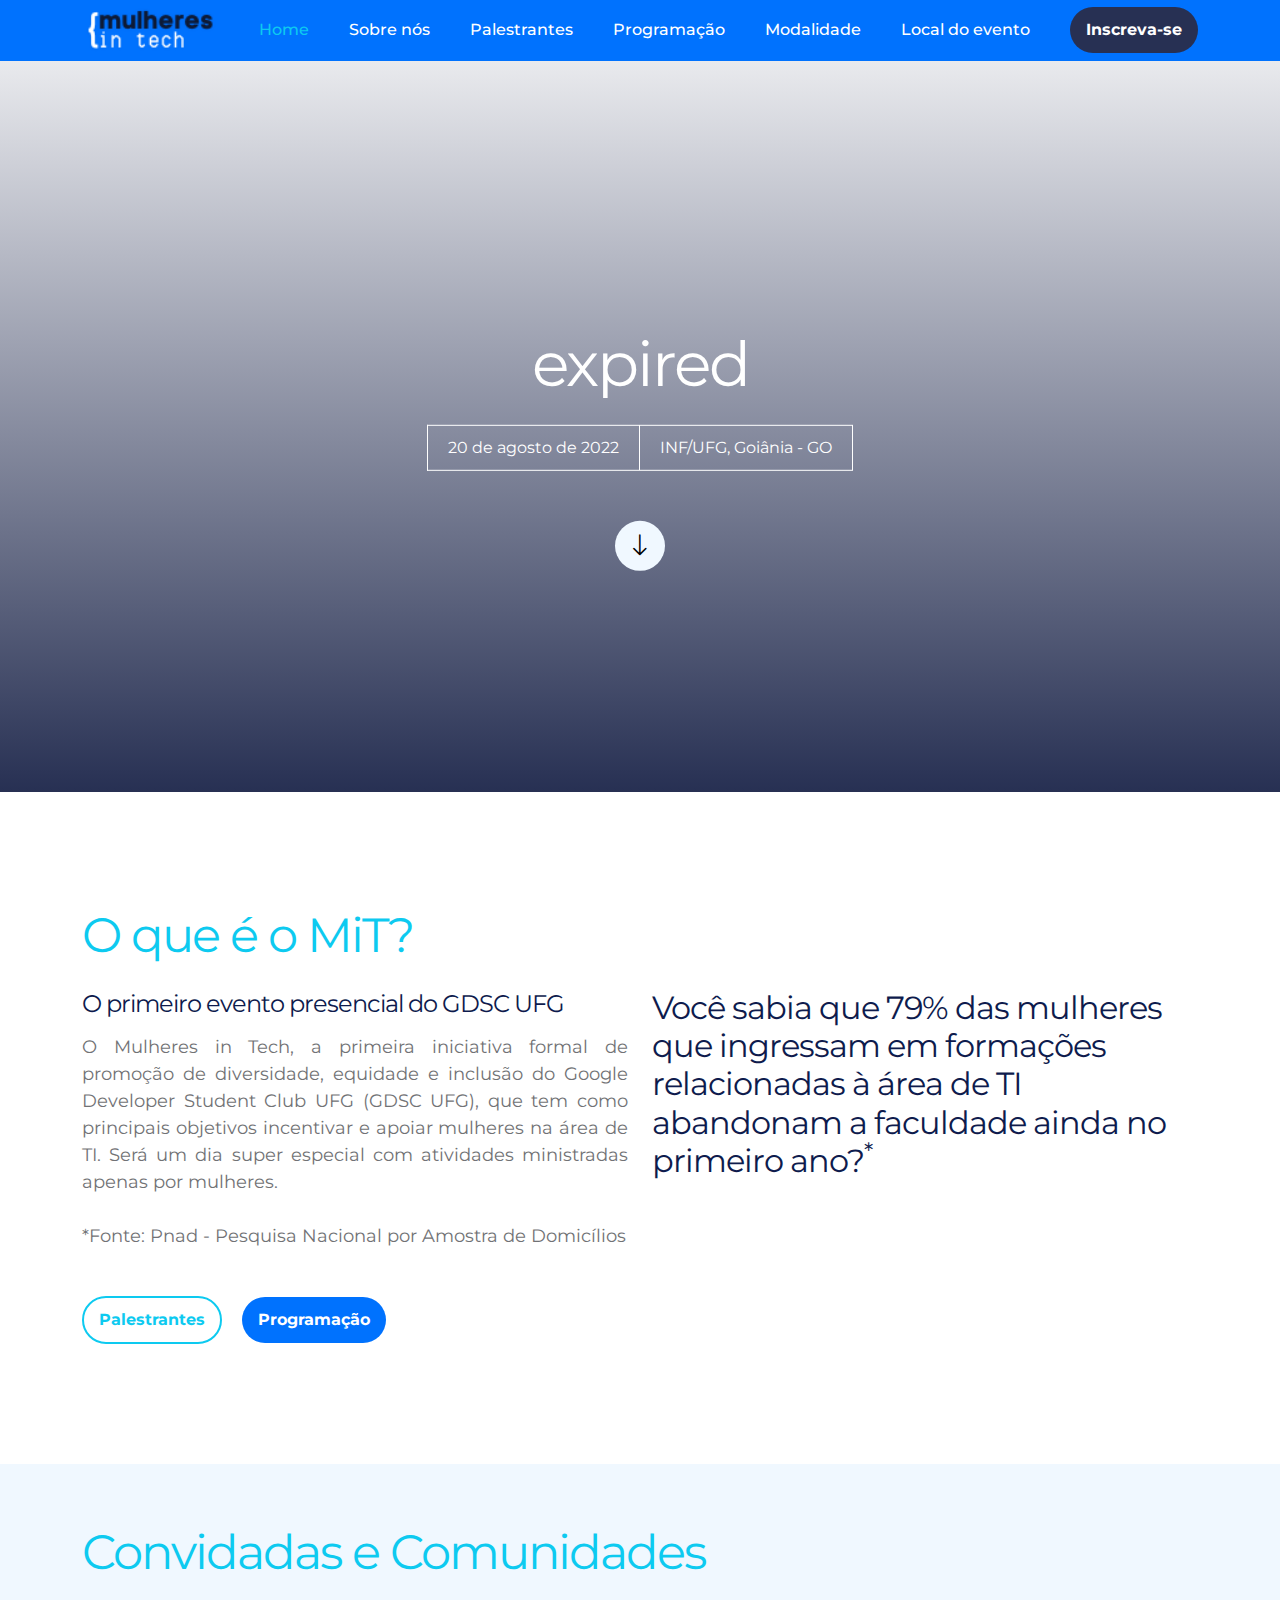
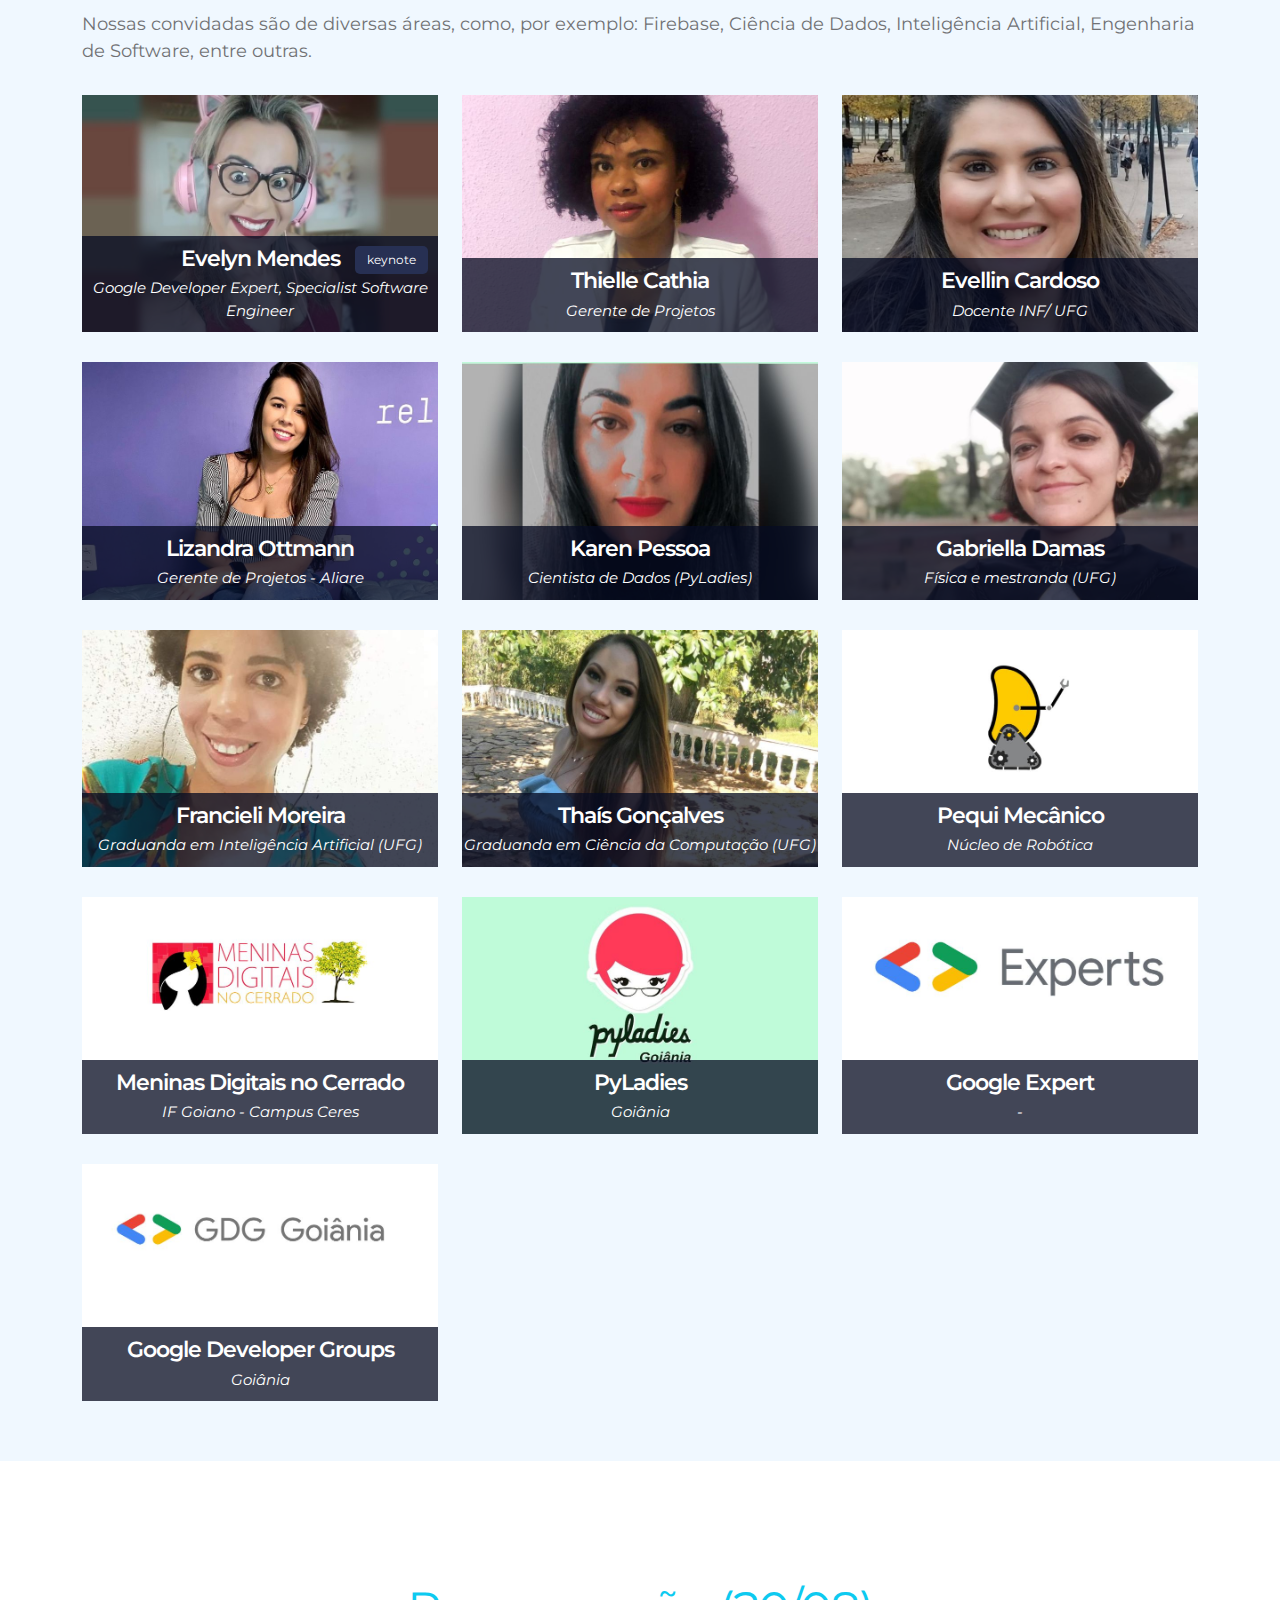
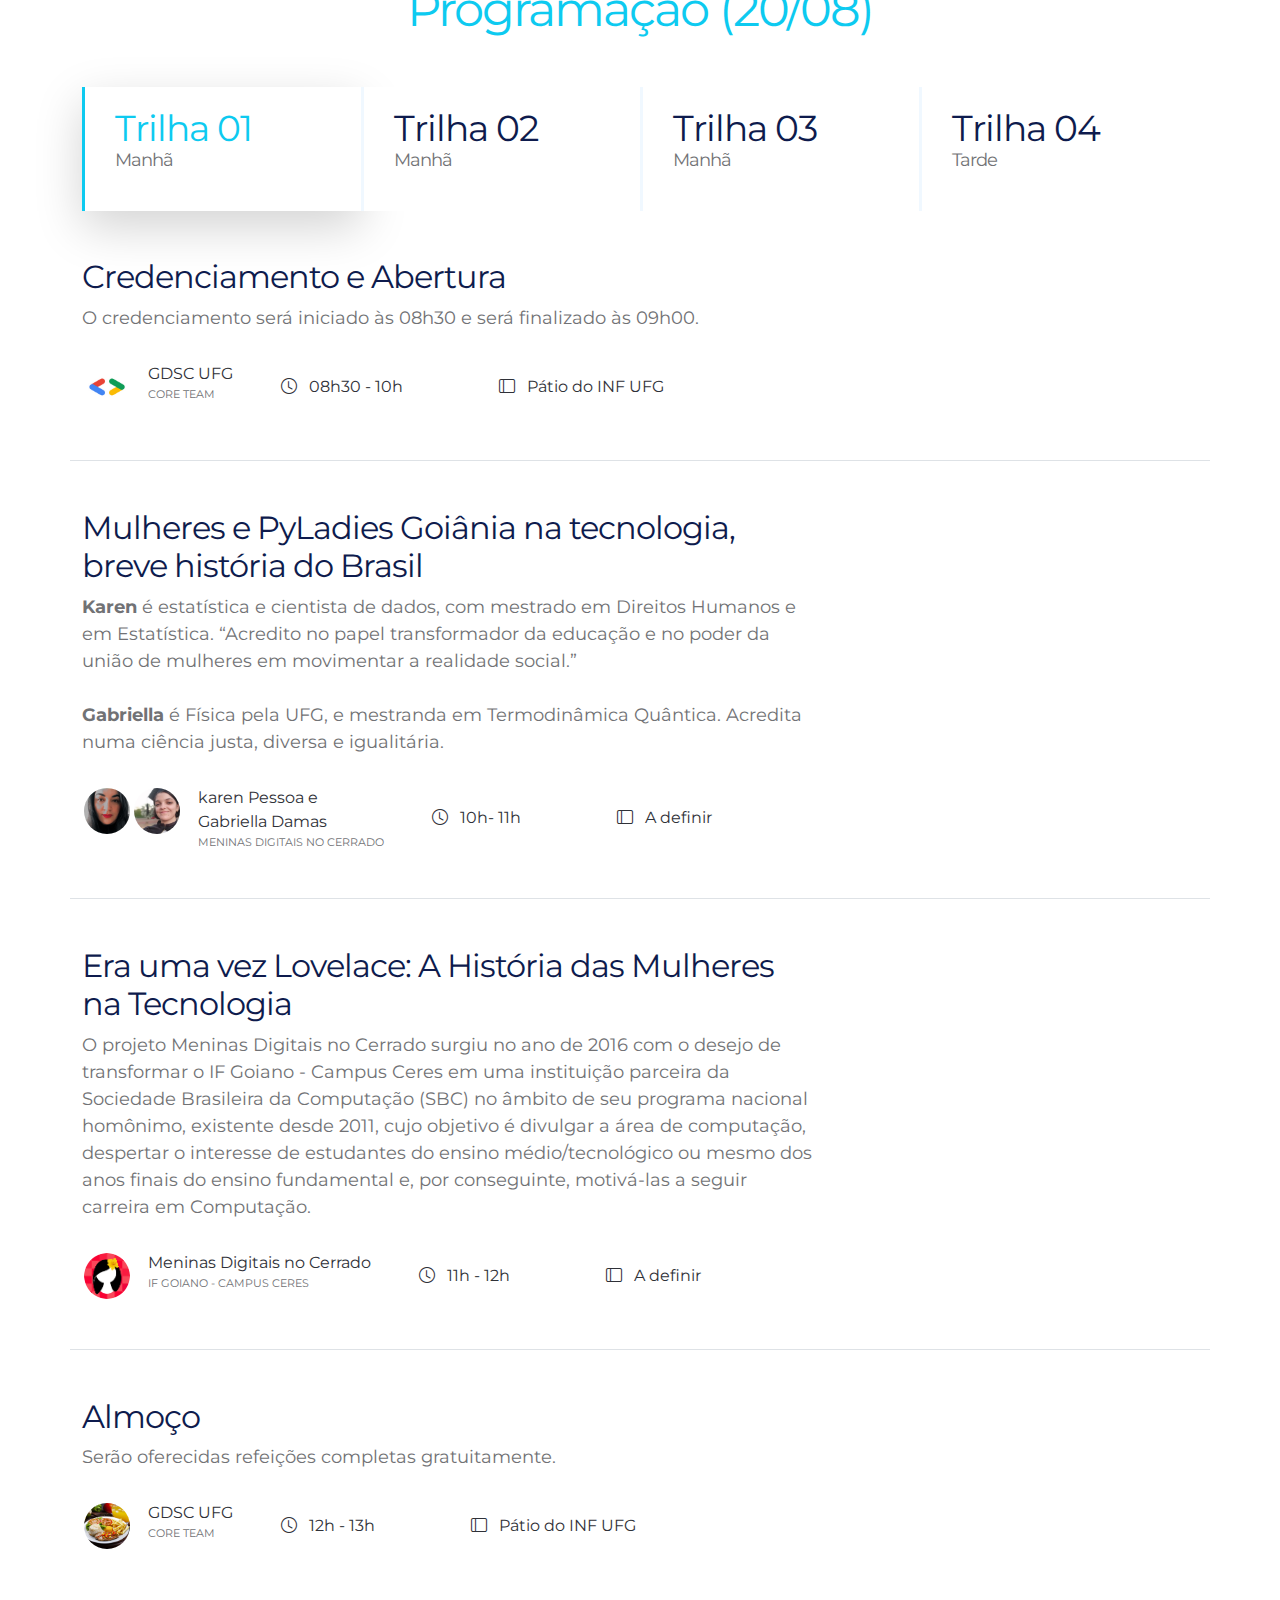
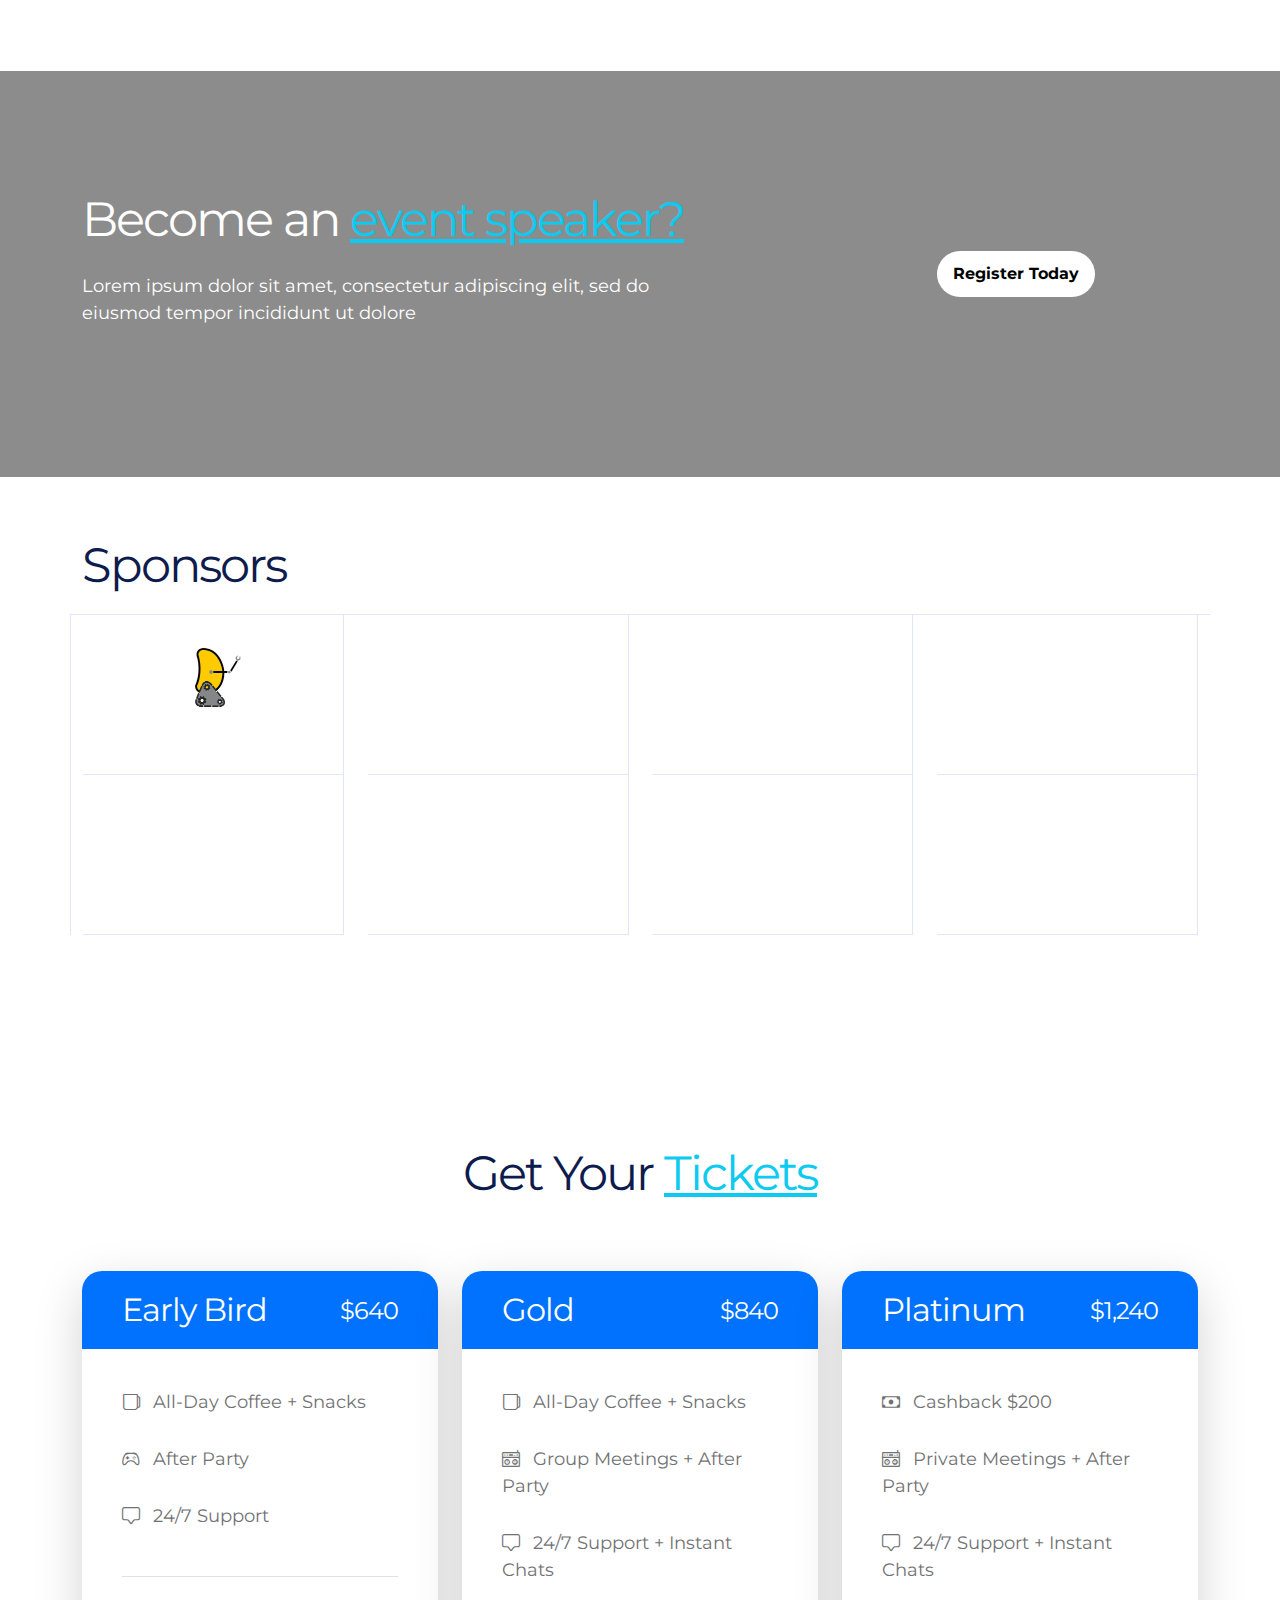
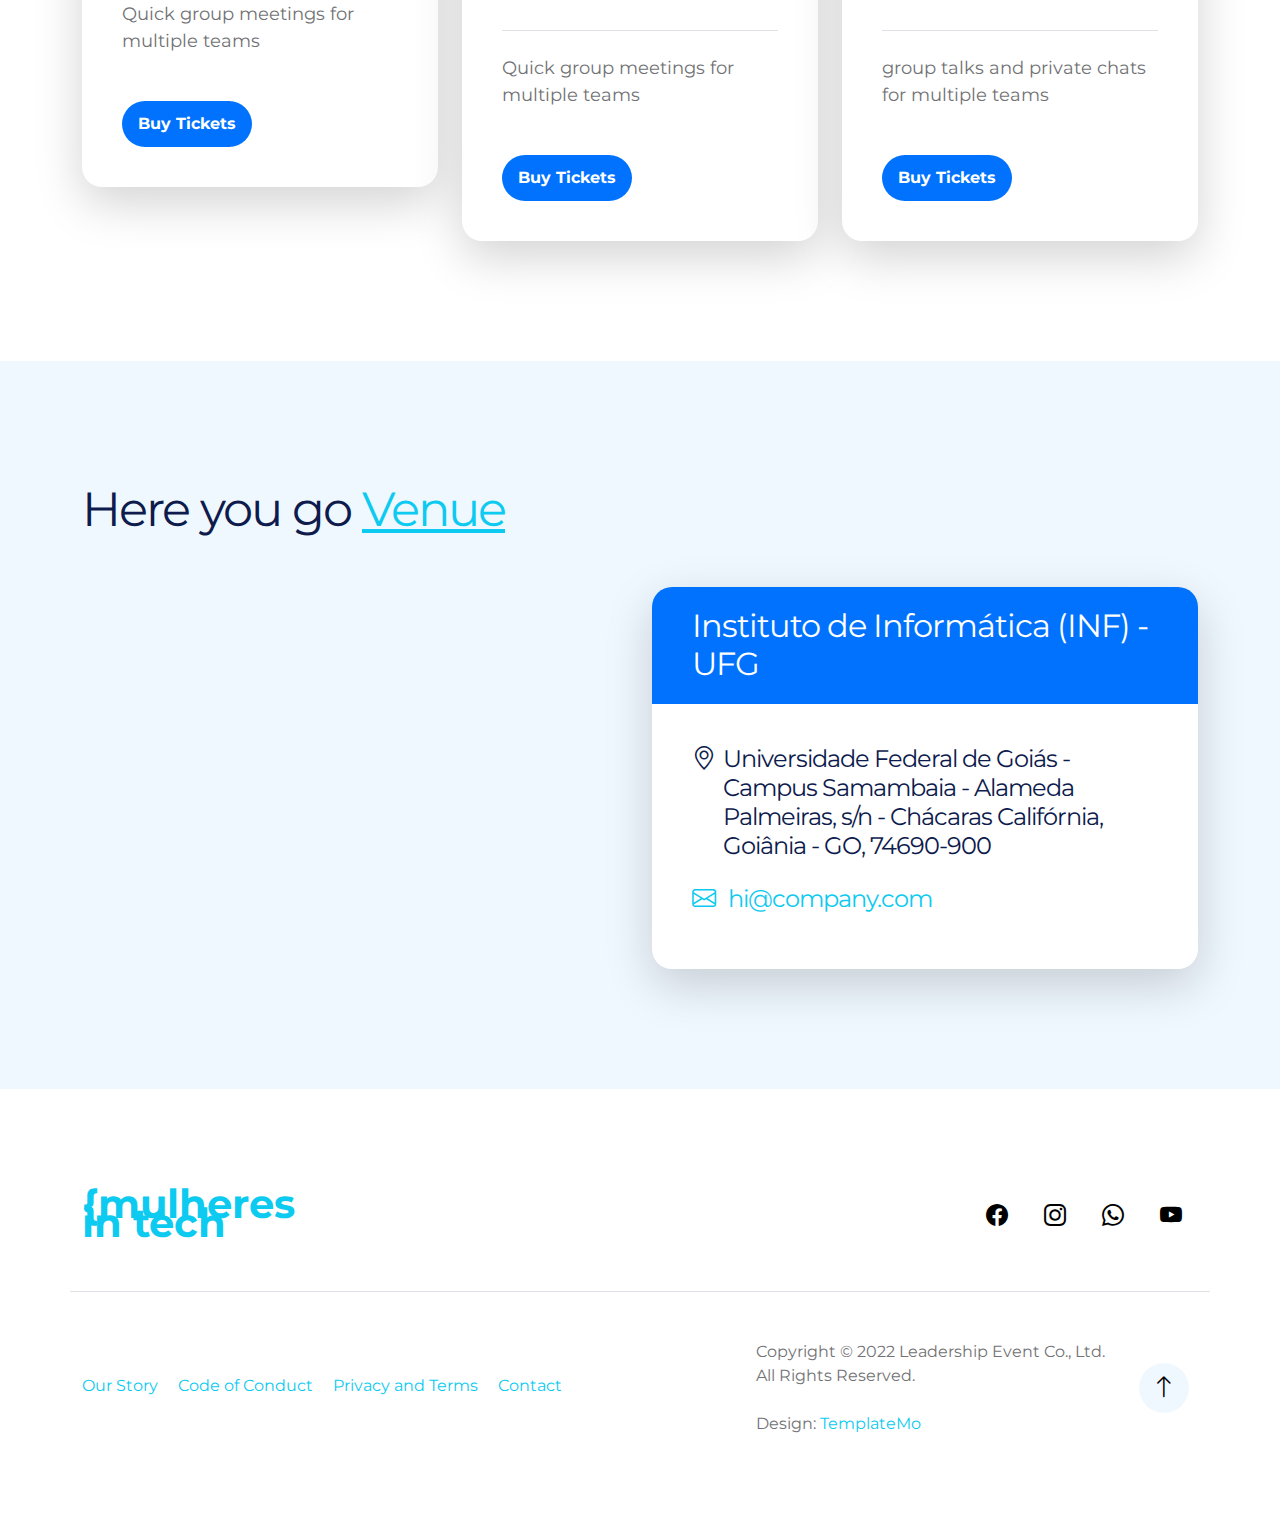
==== commit 4ff7e5a0: "Atualização_Palestrantes" ====
--- a/index.html
+++ b/index.html
@@ -21,11 +21,11 @@
 
     <link href="css/bootstrap-icons.css" rel="stylesheet">
 
-    <link href="css/templatemo-leadership-event.css" rel="stylesheet">    
+    <link href="css/templatemo-leadership-event.css" rel="stylesheet">     
+    
 </head>
 
 <body>
-
     <nav class="navbar navbar-expand-lg">
         <div class="container">
 
@@ -41,7 +41,7 @@
                 
             </a>
 
-            <a class="nav-link custom-btn btn d-lg-none" href="https://gdsc.community.dev/events/details/developer-student-clubs-federal-university-of-goias-presents-etapa-presencial-mulheres-in-tech-edicao0/">Inscreva-se</a>
+            <a class="nav-link custom-btn btn d-lg-none" href="">Inscreva-se</a>
 
             <div class="collapse navbar-collapse" id="navbarNav">
                 <ul class="navbar-nav ms-auto">
@@ -54,7 +54,7 @@
                     </li>
 
                     <li class="nav-item">
-                        <a class="nav-link click-scroll" href="#section_3">Palestrantes</a>
+                        <a class="nav-link click-scroll" href="#speakers">Palestrantes</a>
                     </li>
 
                     <li class="nav-item">
@@ -152,7 +152,7 @@
 
                            <br><br>*Fonte: Pnad - Pesquisa Nacional por Amostra de Domicílios</p>
                        
-                        <a class="custom-btn custom-border-btn btn custom-link mt-3 me-3" href="#section_3">Palestrantes</a>
+                        <a class="custom-btn custom-border-btn btn custom-link mt-3 me-3" href="#speakers">Palestrantes</a>
 
                         <a class="custom-btn btn custom-link mt-3" href="#section_4">Programação</a>
                     </div>
@@ -161,296 +161,213 @@
                         <h4>Você sabia que 79% das mulheres que ingressam em formações relacionadas à área de TI abandonam a faculdade ainda no primeiro ano?<sup>*</sup></h4>
                     </div>
 
+                    
+
                 </div>
             </div>
         </section>
-
-
-        <section class="speakers section-padding" id="section_3">
-            <div class="container">
-                <div class="row">
-
-                    <div class="col-lg-6 col-12 d-flex flex-column justify-content-center align-items-center">
-                        <div class="speakers-text-info">
-                            <h2 class="mb-4"><a class="text-info">Convidadas e Comunidades</a></h2>
-
-                            <p>Nossas convidadas são de diversas áreas, como, por exemplo: Firebase, Ciência de Dados, Inteligência Artificial, Engenharia de Software, entre outras.</p>
-                        </div>
-                    </div>
-
-                    <div class="col-lg-6 col-12">
-                        <div class="speakers-thumb">
-                            <img src="images/avatar/evelyn-mendes-mit.jpg"
-                                class="img-fluid speakers-image" alt="">
-
-                            <small class="speakers-featured-text">Keynote</small>
-
-                            <div class="speakers-info">
-
-                                <h5 class="speakers-title mb-0">Evelyn Mendes</h5>
-
-                                <p class="speakers-text mb-0">Google Developer Expert, Specialist Software Engineer</p>
-
-                                <ul class="social-icon">
-                                    <li><a href="#" class="social-icon-link bi-facebook"></a></li>
-
-                                    <li><a href="https://www.instagram.com/gdsc_ufg/" class="social-icon-link bi-instagram"></a></li>
-
-                                    <li><a href="#" class="social-icon-link bi-google"></a></li>
-                                </ul>
-                            </div>
-                        </div>
-                    </div>
-
-                    <div class="col-lg-12 col-12">
-                        <div class="row">
-                            <div class="col-lg-3 col-md-6 col-12">
-                                <div class="speakers-thumb speakers-thumb-small">
-                                    <img src="images/avatar/thielle.jpg"
-                                        class="img-fluid speakers-image" alt="">
-
-                                    <div class="speakers-info">
-                                        <h5 class="speakers-title mb-0">Thielle Cathia</h5>
-
-                                        <p class="speakers-text mb-0">Gerente de Projetos</p>
-
-                                        <ul class="social-icon">
-                                            <li><a href="#" class="social-icon-link bi-facebook"></a></li>
-
-                                            <li><a href="https://www.instagram.com/gdsc_ufg/" class="social-icon-link bi-instagram"></a></li>
-                                        </ul>
-                                    </div>
-                                </div>
-                            </div>
-
-                            <div class="col-lg-3 col-md-6 col-12">
-                                <div class="speakers-thumb speakers-thumb-small">
-                                    <img src="images/avatar/profa-evellin.jpeg"
-                                        class="img-fluid speakers-image" alt="">
-
-                                    <div class="speakers-info">
-                                        <h5 class="speakers-title mb-0">Evellin Cardoso</h5>
-
-                                        <p class="speakers-text mb-0">Docente INF/ UFG</p>
-
-                                        <ul class="social-icon">
-                                            <li><a href="#" class="social-icon-link bi-instagram"></a></li>
-
-                                            <li><a href="#" class="social-icon-link bi-whatsapp"></a></li>
-                                        </ul>
-                                    </div>
-                                </div>
-                            </div>
-
-                            <div class="col-lg-3 col-md-6 col-12">
-                                <div class="speakers-thumb speakers-thumb-small">
-                                    <img src="images/avatar/foto-lizandra-aliare.png"
-                                        class="img-fluid speakers-image" alt="">
-
-                                    <div class="speakers-info">
-                                        <h5 class="speakers-title mb-0">Lizandra Ottmann</h5>
-
-                                        <p class="speakers-text mb-0">Gerente de Projetos - Aliare </p>
-
-                                        <ul class="social-icon">
-                                            <li><a href="#" class="social-icon-link bi-facebook"></a></li>
-
-                                            <li><a href="https://www.instagram.com/gdsc_ufg/" class="social-icon-link bi-instagram"></a></li>
-
-                                            <li><a href="#" class="social-icon-link bi-whatsapp"></a></li>
-                                        </ul>
-                                    </div>
-                                </div>                                           
-                            </div>
-                            <div class="col-lg-3 col-md-6 col-12">
-                                <div class="speakers-thumb speakers-thumb-small">
-                                    <img src="images/avatar/karen-pessoa.jpg"
-                                        class="img-fluid speakers-image" alt="">
-
-                                    <div class="speakers-info">
-                                        <h5 class="speakers-title mb-0">Karen Pessoa</h5>
-
-                                        <p class="speakers-text mb-0"> Cientista de Dados (PyLadies) </p>
-
-                                        <ul class="social-icon">
-                                            <li><a href="#" class="social-icon-link bi-facebook"></a></li>
-
-                                            <li><a href="https://www.instagram.com/gdsc_ufg/" class="social-icon-link bi-instagram"></a></li>
-
-                                            <li><a href="#" class="social-icon-link bi-whatsapp"></a></li>
-                                        </ul>
-                                    </div>
-                                </div>                                           
-                            </div>
-
-                            <div class="col-lg-3 col-md-6 col-12">
-                                <div class="speakers-thumb speakers-thumb-small">
-                                    <img src="images/avatar/gabriella-damas.jpg"
-                                        class="img-fluid speakers-image" alt="">
-
-                                    <div class="speakers-info">
-                                        <h5 class="speakers-title mb-0">Gabriella Damas</h5>
-
-                                        <p class="speakers-text mb-0">Física e mestranda (UFG)</p>
-
-                                        <ul class="social-icon">
-                                            <li><a href="#" class="social-icon-link bi-facebook"></a></li>
-
-                                            <li><a href="https://www.instagram.com/gdsc_ufg/" class="social-icon-link bi-instagram"></a></li>
-
-                                            <li><a href="#" class="social-icon-link bi-whatsapp"></a></li>
-                                        </ul>
-                                    </div>
-                                </div>                                           
-                            </div>
-                            <div class="col-lg-3 col-md-6 col-12">
-                                <div class="speakers-thumb speakers-thumb-small">
-                                    <img src="images/avatar/francieli-mit.jpg"
-                                        class="img-fluid speakers-image" alt="">
-
-                                    <div class="speakers-info">
-                                        <h5 class="speakers-title mb-0">Francieli Moreira</h5>
-
-                                        <p class="speakers-text mb-0"> Graduanda em Inteligência Artificial (UFG)</p>
-
-                                        <ul class="social-icon">
-                                            <li><a href="#" class="social-icon-link bi-facebook"></a></li>
-
-                                            <li><a href="https://www.instagram.com/gdsc_ufg/" class="social-icon-link bi-instagram"></a></li>
-
-                                            <li><a href="#" class="social-icon-link bi-whatsapp"></a></li>
-                                        </ul>
-                                    </div>
-                                </div>                                           
-                            </div>
-                            <div class="col-lg-3 col-md-6 col-12">
-                                <div class="speakers-thumb speakers-thumb-small">
-                                    <img src="images/avatar/foto-thais-mit.jpg"
-                                        class="img-fluid speakers-image" alt="">
-
-                                    <div class="speakers-info">
-                                        <h5 class="speakers-title mb-0">Thaís Gonçalves</h5>
-
-                                        <p class="speakers-text mb-0">Graduanda em Ciência da Computação (UFG) </p>
-
-                                        <ul class="social-icon">
-                                            <li><a href="#" class="social-icon-link bi-facebook"></a></li>
-
-                                            <li><a href="https://www.instagram.com/gdsc_ufg/" class="social-icon-link bi-instagram"></a></li>
-
-                                            <li><a href="#" class="social-icon-link bi-whatsapp"></a></li>
-                                        </ul>
-                                    </div>
-                                </div>                                           
-                            </div>
-                            <div class="col-lg-3 col-md-6 col-12">
-                                <div class="speakers-thumb speakers-thumb-small">
-                                    <img src="images/avatar/pequiMecanico.jpg"
-                                        class="img-fluid speakers-image" alt="">
-
-                                    <div class="speakers-info">
-                                        <h5 class="speakers-title mb-0">Pequi Mecânico</h5>
-
-                                        <p class="speakers-text mb-0">Núcleo de Robótica UFG </p>
-
-                                        <ul class="social-icon">
-                                            <li><a href="#" class="social-icon-link bi-facebook"></a></li>
-
-                                            <li><a href="https://www.instagram.com/gdsc_ufg/" class="social-icon-link bi-instagram"></a></li>
-
-                                            <li><a href="#" class="social-icon-link bi-whatsapp"></a></li>
-                                        </ul>
-                                    </div>
-                                </div>                                           
-                            </div>
-
-                            <div class="col-lg-3 col-md-6 col-12">
-                                <div class="speakers-thumb speakers-thumb-small">
-                                    <img src="images/avatar/meninasDigitais.jpg"
-                                        class="img-fluid speakers-image" alt="">
-
-                                    <div class="speakers-info">
-                                        <h5 class="speakers-title mb-0">Meninas Digitais no Cerrado</h5>
-
-                                        <p class="speakers-text mb-0">IF Goiano - Campus Ceres</p>
-
-                                        <ul class="social-icon">
-                                            <li><a href="#" class="social-icon-link bi-facebook"></a></li>
-
-                                            <li><a href="https://www.instagram.com/gdsc_ufg/" class="social-icon-link bi-instagram"></a></li>
-
-                                            <li><a href="#" class="social-icon-link bi-whatsapp"></a></li>
-                                        </ul>
-                                    </div>
-                                </div>                                           
-                            </div>
-
-                            <div class="col-lg-3 col-md-6 col-12">
-                                <div class="speakers-thumb speakers-thumb-small">
-                                    <img src="images/avatar/Pyladies.jpg"
-                                        class="img-fluid speakers-image" alt="">
-
-                                    <div class="speakers-info">
-                                        <h5 class="speakers-title mb-0">PyLadies</h5>
-
-                                        <p class="speakers-text mb-0">Goiânia </p>
-
-                                        <ul class="social-icon">
-                                            <li><a href="#" class="social-icon-link bi-facebook"></a></li>
-
-                                            <li><a href="https://www.instagram.com/gdsc_ufg/" class="social-icon-link bi-instagram"></a></li>
-
-                                            <li><a href="#" class="social-icon-link bi-whatsapp"></a></li>
-                                        </ul>
-                                    </div>
-                                </div>                                           
-                            </div>
-
-                            <div class="col-lg-3 col-md-6 col-12">
-                                <div class="speakers-thumb speakers-thumb-small">
-                                    <img src="images/avatar/expert.jpg"
-                                        class="img-fluid speakers-image" alt="">
-
-                                    <div class="speakers-info">
-                                        <h5 class="speakers-title mb-0">Google Experts</h5>
-
-                                        <p class="speakers-text mb-0"></p>
-
-                                        <ul class="social-icon">
-                                            <li><a href="#" class="social-icon-link bi-facebook"></a></li>
-
-                                            <li><a href="https://www.instagram.com/gdsc_ufg/" class="social-icon-link bi-instagram"></a></li>
-
-                                            <li><a href="#" class="social-icon-link bi-whatsapp"></a></li>
-                                        </ul>
-                                    </div>
-                                </div>                                           
-                            </div>
-                            <div class="col-lg-3 col-md-6 col-12">
-                                <div class="speakers-thumb speakers-thumb-small">
-                                    <img src="images/avatar/gdg.jpg"
-                                        class="img-fluid speakers-image" alt="">
-
-                                    <div class="speakers-info">
-                                        <h5 class="speakers-title mb-0">GDG</h5>
-
-                                        <p class="speakers-text mb-0">Goiânia </p>
-
-                                        <ul class="social-icon">
-                                            <li><a href="#" class="social-icon-link bi-facebook"></a></li>
-
-                                            <li><a href="https://www.instagram.com/gdsc_ufg/" class="social-icon-link bi-instagram"></a></li>
-
-                                            <li><a href="#" class="social-icon-link bi-whatsapp"></a></li>
-                                        </ul>
-                                    </div>
-                                </div>                                           
-                            </div>
-
-
-
-                </div>
-            </div>
+        
+        <section class="speakers section-padding" id="speakers">
+            <div class="container" data-aos="fade-up">
+              <div class="section-header">
+               <h2 class="mb-4"><a class="text-info">Convidadas e Comunidades</a></h2>
+                <p><p>Nossas convidadas são de diversas áreas, como, por exemplo: Firebase, Ciência de Dados, Inteligência Artificial, Engenharia de Software, entre outras.</p></p>
+              </div>
+      
+              <div class="row">
+                <div class="col-lg-4 col-md-6">
+                  <div class="speaker" data-aos="fade-up" data-aos-delay="100">
+                    <img src="images/avatar/evelyn-mendes-mit.jpg" alt="Speaker 1" class="img-fluid">
+                    <div class="details">
+                        <small class="speakers-featured-text">Keynote</small>
+                      <h3><a href="speaker-details.html">Evelyn Mendes</a></h3>
+                      <p>Google Developer Expert, Specialist Software Engineer</p>
+                      <div class="social">
+                        <a href=""><i class="bi bi-twitter"></i></a>                        
+                        <a href=""><i class="bi bi-instagram"></i></a>
+                        <a href=""><i class="bi bi-linkedin"></i></a>
+                      </div>
+                    </div>
+                  </div>
+                </div>
+                <div class="col-lg-4 col-md-6">
+                  <div class="speaker" data-aos="fade-up" data-aos-delay="200">
+                    <img src="images/avatar/thielle.jpg" alt="Speaker 2" class="img-fluid">
+                    <div class="details">
+                      <h3><a href="speaker-details.html">Thielle Cathia</a></h3>
+                      <p>Gerente de Projetos</p>
+                      <div class="social">
+                        <a href=""><i class="bi bi-twitter"></i></a>                       
+                        <a href=""><i class="bi bi-instagram"></i></a>
+                        <a href=""><i class="bi bi-linkedin"></i></a>
+                      </div>
+                    </div>
+                  </div>
+                </div>
+                <div class="col-lg-4 col-md-6">
+                  <div class="speaker" data-aos="fade-up" data-aos-delay="300">
+                    <img src="images/avatar/profa-evellin.jpeg" alt="Speaker 3" class="img-fluid">
+                    <div class="details">
+                      <h3><a href="speaker-details.html">Evellin Cardoso</a></h3>
+                      <p>Docente INF/ UFG</p>
+                      <div class="social">
+                        <a href=""><i class="bi bi-twitter"></i></a>                      
+                        <a href=""><i class="bi bi-instagram"></i></a>
+                        <a href=""><i class="bi bi-linkedin"></i></a>
+                      </div>
+                    </div>
+                  </div>
+                </div>
+                <div class="col-lg-4 col-md-6">
+                  <div class="speaker" data-aos="fade-up" data-aos-delay="100">
+                    <img src="images/avatar/foto-lizandra-aliare.png" alt="Speaker 4" class="img-fluid">
+                    <div class="details">
+                      <h3><a href="speaker-details.html">Lizandra Ottmann</a></h3>
+                      <p>Gerente de Projetos - Aliare</p>
+                      <div class="social">
+                        <a href=""><i class="bi bi-twitter"></i></a>                      
+                        <a href=""><i class="bi bi-instagram"></i></a>
+                        <a href=""><i class="bi bi-linkedin"></i></a>
+                      </div>
+                    </div>
+                  </div>
+                </div>
+                <div class="col-lg-4 col-md-6">
+                  <div class="speaker" data-aos="fade-up" data-aos-delay="200">
+                    <img src="images/avatar/karen-pessoa.jpg" alt="Speaker 5" class="img-fluid">
+                    <div class="details">
+                      <h3><a href="speaker-details.html">Karen Pessoa</a></h3>
+                      <p>Cientista de Dados (PyLadies)</p>
+                      <div class="social">
+                        <a href=""><i class="bi bi-twitter"></i></a>
+                        <a href=""><i class="bi bi-facebook"></i></a>
+                        <a href=""><i class="bi bi-instagram"></i></a>
+                        <a href=""><i class="bi bi-linkedin"></i></a>
+                      </div>
+                    </div>
+                  </div>
+                </div>
+                <div class="col-lg-4 col-md-6">
+                  <div class="speaker" data-aos="fade-up" data-aos-delay="300">
+                    <img src="images/avatar/gabriella-damas.jpg" alt="Speaker 6" class="img-fluid">
+                    <div class="details">
+                      <h3><a href="speaker-details.html">Gabriella Damas</a></h3>
+                      <p>Física e mestranda (UFG)</p>
+                      <div class="social">
+                        <a href=""><i class="bi bi-twitter"></i></a>                       
+                        <a href=""><i class="bi bi-instagram"></i></a>
+                        <a href=""><i class="bi bi-linkedin"></i></a>
+                      </div>
+                    </div>
+                  </div>
+                </div>
+
+                <div class="col-lg-4 col-md-6">
+                    <div class="speaker" data-aos="fade-up" data-aos-delay="300">
+                      <img src="images/avatar/francieli-mit.jpg" alt="Speaker 6" class="img-fluid">
+                      <div class="details">
+                        <h3><a href="speaker-details.html">Francieli Moreira</a></h3>
+                        <p>Graduanda em Inteligência Artificial (UFG)</p>
+                        <div class="social">
+                          <a href=""><i class="bi bi-twitter"></i></a>                       
+                          <a href=""><i class="bi bi-instagram"></i></a>
+                          <a href=""><i class="bi bi-linkedin"></i></a>
+                        </div>
+                      </div>
+                    </div>
+                  </div>
+
+                  <div class="col-lg-4 col-md-6">
+                    <div class="speaker" data-aos="fade-up" data-aos-delay="300">
+                      <img src="images/avatar/foto-thais-mit.jpg" alt="Speaker 6" class="img-fluid">
+                      <div class="details">
+                        <h3><a href="speaker-details.html">Thaís Gonçalves</a></h3>
+                        <p>Graduanda em Ciência da Computação (UFG)</p>
+                        <div class="social">
+                          <a href=""><i class="bi bi-twitter"></i></a>                       
+                          <a href=""><i class="bi bi-instagram"></i></a>
+                          <a href=""><i class="bi bi-linkedin"></i></a>
+                        </div>
+                      </div>
+                    </div>
+                  </div>
+                  <div class="col-lg-4 col-md-6">
+                    <div class="speaker" data-aos="fade-up" data-aos-delay="300">
+                      <img src="images/avatar/pequiMecanico.jpg" alt="Speaker 6" class="img-fluid">
+                      <div class="details">
+                        <h3><a href="speaker-details.html">Pequi Mecânico</a></h3>
+                        <p>Núcleo de Robótica</p>
+                        <div class="social">
+                          <a href=""><i class="bi bi-twitter"></i></a>                       
+                          <a href=""><i class="bi bi-instagram"></i></a>
+                          <a href=""><i class="bi bi-linkedin"></i></a>
+                        </div>
+                      </div>
+                    </div>
+                  </div>
+                  <div class="col-lg-4 col-md-6">
+                    <div class="speaker" data-aos="fade-up" data-aos-delay="300">
+                      <img src="images/avatar/meninasDigitais.jpg" alt="Speaker 6" class="img-fluid">
+                      <div class="details">
+                        <h3><a href="speaker-details.html">Meninas Digitais no Cerrado</a></h3>
+                        <p>IF Goiano - Campus Ceres</p>
+                        <div class="social">
+                          <a href=""><i class="bi bi-twitter"></i></a>                       
+                          <a href=""><i class="bi bi-instagram"></i></a>
+                          <a href=""><i class="bi bi-linkedin"></i></a>
+                        </div>
+                      </div>
+                    </div>
+                  </div>
+                  <div class="col-lg-4 col-md-6">
+                    <div class="speaker" data-aos="fade-up" data-aos-delay="300">
+                      <img src="images/avatar/Pyladies.jpg" alt="Speaker 6" class="img-fluid">
+                      <div class="details">
+                        <h3><a href="speaker-details.html">PyLadies</a></h3>
+                        <p>Goiânia</p>
+                        <div class="social">
+                          <a href=""><i class="bi bi-twitter"></i></a>                       
+                          <a href=""><i class="bi bi-instagram"></i></a>
+                          <a href=""><i class="bi bi-linkedin"></i></a>
+                        </div>
+                      </div>
+                    </div>
+                  </div>
+               
+                  <div class="col-lg-4 col-md-6">
+                    <div class="speaker" data-aos="fade-up" data-aos-delay="300">
+                      <img src="images/avatar/expert.jpg" alt="Speaker 6" class="img-fluid">
+                      <div class="details">
+                        <h3><a href="speaker-details.html">Google Expert</a></h3>
+                        <p>-</p>
+                        <div class="social">
+                          <a href=""><i class="bi bi-twitter"></i></a>                       
+                          <a href=""><i class="bi bi-instagram"></i></a>
+                          <a href=""><i class="bi bi-linkedin"></i></a>
+                        </div>
+                      </div>
+                    </div>
+                  </div>
+                  <div class="col-lg-4 col-md-6">
+                    <div class="speaker" data-aos="fade-up" data-aos-delay="300">
+                      <img src="images/avatar/gdg.jpg" alt="Speaker 6" class="img-fluid">
+                      <div class="details">
+                        <h3><a href="speaker-details.html">Google Developer Groups</a></h3>
+                        <p>Goiânia</p>
+                        <div class="social">
+                          <a href=""><i class="bi bi-twitter"></i></a>                       
+                          <a href=""><i class="bi bi-instagram"></i></a>
+                          <a href=""><i class="bi bi-linkedin"></i></a>
+                        </div>
+                      </div>
+                    </div>
+                  </div>
+
+              </div>
+            </div>
+      
+          </section><!-
+       
         </section>
 
 
@@ -602,7 +519,7 @@
                                 </div>
 
 
-                                <div class="row border-bottom pb-5 mb-5">                                   
+                                <div class="row">                                   
 
                                     <div class="col-lg-8 col-12 mt-3 mt-lg-0">
                                         <h4 class="mb-2">Almoço</h4>
@@ -695,7 +612,7 @@
                                     </div>
                                 </div> 
                             </div>      
-                            <div class="row border-bottom pb-5 mb-5">    
+                            <div class="row">    
                             <div class="row">   
                                 <div class="col-lg-8 col-12 mt-3 mt-lg-0">
                                     <h4 class="mb-2">Arqueogenealogia da história das mulheres na computação</h4>
@@ -729,7 +646,10 @@
 
                             <div class="tab-pane fade" id="nav-DayThree" role="tabpanel"
                                 aria-labelledby="nav-DayThree-tab">
-                                <div class="row border-bottom pb-5 mb-5">                                   
+                                <div class="row border-bottom pb-5 mb-5"> 
+                                    <div class="col-lg-4 col-12">
+                                        <img src="images/schedule/credenciamento.jpg" class="schedule-image img-fluid" alt="">
+                                    </div>                                  
 
                                     <div class="col-lg-8 col-12 mt-3 mt-lg-0">
 
@@ -759,6 +679,9 @@
                                 </div>
 
                                 <div class="row">
+                                    <div class="col-lg-4 col-12">
+                                        <img src="images/schedule/ofic_arduino.jpg" class="schedule-image img-fluid" alt="">
+                                    </div>
                                     <div class="col-lg-8 col-12 mt-3 mt-lg-0">
                                         <h4 class="mb-2">Pequiduino</h4>
 
@@ -1045,6 +968,72 @@
                 </div>
             </div>
         </section>
+         <!-- ======= Supporters Section ======= -->
+
+         
+    <section id="supporters" class="section-with-bg">
+
+        <div class="container" data-aos="fade-up">
+          <div class="section-header">
+            <h2>Sponsors</h2>
+          </div>
+  
+          <div class="row no-gutters supporters-wrap clearfix" data-aos="zoom-in" data-aos-delay="100">
+  
+            <div class="col-lg-3 col-md-4 col-xs-6">
+              <div class="supporter-logo">
+                <img src="images/avatar/pequiMecanico.jpg" class="img-fluid" alt="">
+              </div>
+            </div>
+  
+            <div class="col-lg-3 col-md-4 col-xs-6">
+              <div class="supporter-logo">
+                <img src="assets/img/supporters/2.png" class="img-fluid" alt="">
+              </div>
+            </div>
+  
+            <div class="col-lg-3 col-md-4 col-xs-6">
+              <div class="supporter-logo">
+                <img src="assets/img/supporters/3.png" class="img-fluid" alt="">
+              </div>
+            </div>
+  
+            <div class="col-lg-3 col-md-4 col-xs-6">
+              <div class="supporter-logo">
+                <img src="assets/img/supporters/4.png" class="img-fluid" alt="">
+              </div>
+            </div>
+  
+            <div class="col-lg-3 col-md-4 col-xs-6">
+              <div class="supporter-logo">
+                <img src="assets/img/supporters/5.png" class="img-fluid" alt="">
+              </div>
+            </div>
+  
+            <div class="col-lg-3 col-md-4 col-xs-6">
+              <div class="supporter-logo">
+                <img src="assets/img/supporters/6.png" class="img-fluid" alt="">
+              </div>
+            </div>
+  
+            <div class="col-lg-3 col-md-4 col-xs-6">
+              <div class="supporter-logo">
+                <img src="assets/img/supporters/7.png" class="img-fluid" alt="">
+              </div>
+            </div>
+  
+            <div class="col-lg-3 col-md-4 col-xs-6">
+              <div class="supporter-logo">
+                <img src="assets/img/supporters/8.png" class="img-fluid" alt="">
+              </div>
+            </div>
+  
+          </div>
+  
+        </div>
+  
+      </section><!-- End Sponsors Section -->
+  
 
         <section class="pricing section-padding" id="section_5">
             <div class="container">
@@ -1186,10 +1175,12 @@
                                 
                             </div>
                         </div>
-                    </div>
-
-                </div>
-            </div>
+                    </div>                
+                </div>
+            </div>
+
+
+        
         </section>
 
     </main>
@@ -1255,6 +1246,16 @@
     <script src="js/click-scroll.js"></script>
     <script src="js/custom.js"></script>
 
+    <!-- Vendor JS Files -->
+    <script src="assets/vendor/aos/aos.js"></script>
+    <script src="assets/vendor/bootstrap/js/bootstrap.bundle.min.js"></script>
+    <script src="assets/vendor/glightbox/js/glightbox.min.js"></script>
+    <script src="assets/vendor/swiper/swiper-bundle.min.js"></script>
+    <script src="assets/vendor/php-email-form/validate.js"></script>
+
+    <!-- Template Main JS File -->
+    <script src="assets/js/main.js"></script>
+
 </body>
 
 </html>--- a/css/templatemo-leadership-event.css
+++ b/css/templatemo-leadership-event.css
@@ -1,9 +1,6 @@
 /*
-
 TemplateMo 575 Leadership Event
-
 https://templatemo.com/tm-575-leadership-event
-
 */
 
 
@@ -245,7 +242,7 @@
   color: var(--white-color);
   font-size: var(--copyright-text-font-size);
   font-weight: var(--font-weight-bold);
-  padding: 10px 20px;
+  padding: 10px 15px;
 }
 
 .navbar-expand-lg .navbar-nav .nav-link.custom-btn,
@@ -286,12 +283,12 @@
   right: 0;
   left: 0;
   transition: all 0.3s;
-  padding-top: 15px;
-  padding-bottom: 15px;
+  padding-top: 10px;
+  padding-bottom: 10px;
 }
 
 .navbar-brand {
-  font-size: 20px;
+  font-size: 40px;
   line-height: 1.2rem;
   font-weight: var(--font-weight-bold);
   color: var(--primary-color);
@@ -576,7 +573,7 @@
   bottom: 0;
   background: var(--primary-color);
   width: 5px;
-  height: 100%;
+  height: 10%;
   transition: all 1s;
 }
 
@@ -1054,5 +1051,1547 @@
 }
 
 img {
-  width: 110%;
-}
+  width: 125%; /*aumenta o tamanho da imaggem (logo)*/
+}
+
+
+
+body {
+  background: #fff;
+  color: #2f3138;
+  font-family: "Montserrat", sans-serif;
+}
+
+a {
+  color: #0DCAF0;
+  text-decoration: none;
+  transition: 0.5s;
+}
+
+a:hover,
+a:active,
+a:focus {
+  color: #0DCAF0;
+  outline: none;
+  text-decoration: none;
+}
+
+p {
+  padding: 0;
+  margin: 0 0 30px 0;
+}
+
+h1,
+h2,
+h3,
+h4,
+h5,
+h6 {
+  font-family: "Montserrat", sans-serif;
+  font-weight: 400;
+  margin: 0 0 20px 0;
+  padding: 0;
+  color: #0e1b4d;
+}
+
+.main-page {
+  margin-top: 70px;
+}
+
+/* Prelaoder */
+#preloader {
+  position: fixed;
+  left: 0;
+  top: 0;
+  z-index: 999;
+  width: 100%;
+  height: 100%;
+  overflow: visible;
+  background: #fff url("../img/preloader.svg") no-repeat center center;
+}
+
+/*--------------------------------------------------------------
+# Back to top button
+--------------------------------------------------------------*/
+.back-to-top {
+  position: fixed;
+  visibility: hidden;
+  opacity: 0;
+  right: 15px;
+  bottom: 15px;
+  z-index: 996;
+  background: #0DCAF0;
+  width: 40px;
+  height: 40px;
+  border-radius: 50px;
+  transition: all 0.4s;
+}
+
+.back-to-top i {
+  font-size: 28px;
+  color: #fff;
+  line-height: 0;
+}
+
+.back-to-top:hover {
+  background: #f94a6a;
+  color: #fff;
+}
+
+.back-to-top.active {
+  visibility: visible;
+  opacity: 1;
+}
+
+
+/*--------------------------------------------------------------
+# Navigation Menu
+--------------------------------------------------------------*/
+/**
+* Desktop Navigation 
+*/
+.navbar {
+  padding: 0;
+}
+
+.navbar ul {
+  margin: 0;
+  padding: 0;
+  display: flex;
+  list-style: none;
+  align-items: center;
+}
+
+.navbar li {
+  position: relative;
+}
+
+.navbar>ul>li {
+  white-space: nowrap;
+  padding: 10px 0 10px 12px;
+}
+
+.navbar a,
+.navbar a:focus {
+  display: flex;
+  align-items: center;
+  justify-content: space-between;
+  color: rgba(202, 206, 221, 0.8);
+  font-family: "Montserrat", sans-serif;
+  font-weight: 600;
+  font-size: 14px;
+  white-space: nowrap;
+  transition: 0.3s;
+  position: relative;
+  padding: 6px 4px;
+}
+
+.navbar a i,
+.navbar a:focus i {
+  font-size: 12px;
+  line-height: 0;
+  margin-left: 5px;
+}
+
+.navbar>ul>li>a:before {
+  content: "";
+  position: absolute;
+  width: 0;
+  height: 2px;
+  bottom: -6px;
+  left: 0;
+  background-color: #0DCAF0;
+  visibility: hidden;
+  transition: all 0.3s ease-in-out 0s;
+}
+
+.navbar a:hover:before,
+.navbar li:hover>a:before,
+.navbar .active:before {
+  visibility: visible;
+  width: 100%;
+}
+
+.navbar a:hover,
+.navbar .active,
+.navbar .active:focus,
+.navbar li:hover>a {
+  color: #fff;
+}
+
+.navbar .dropdown ul {
+  display: block;
+  position: absolute;
+  left: 12px;
+  top: calc(100% + 30px);
+  margin: 0;
+  padding: 10px 0;
+  z-index: 99;
+  opacity: 0;
+  visibility: hidden;
+  background: #fff;
+  box-shadow: 0px 0px 30px rgba(127, 137, 161, 0.25);
+  transition: 0.3s;
+}
+
+.navbar .dropdown ul li {
+  min-width: 200px;
+}
+
+.navbar .dropdown ul a {
+  padding: 10px 20px;
+  font-size: 14px;
+  text-transform: none;
+  color: #060c22;
+}
+
+.navbar .dropdown ul a i {
+  font-size: 12px;
+}
+
+.navbar .dropdown ul a:hover,
+.navbar .dropdown ul .active:hover,
+.navbar .dropdown ul li:hover>a {
+  color: #0DCAF0;
+}
+
+.navbar .dropdown:hover>ul {
+  opacity: 1;
+  top: 100%;
+  visibility: visible;
+}
+
+.navbar .dropdown .dropdown ul {
+  top: 0;
+  left: calc(100% - 30px);
+  visibility: hidden;
+}
+
+.navbar .dropdown .dropdown:hover>ul {
+  opacity: 1;
+  top: 0;
+  left: 100%;
+  visibility: visible;
+}
+
+@media (max-width: 1366px) {
+  .navbar .dropdown .dropdown ul {
+    left: -90%;
+  }
+
+  .navbar .dropdown .dropdown:hover>ul {
+    left: -100%;
+  }
+}
+
+/**
+* Mobile Navigation 
+*/
+.mobile-nav-toggle {
+  color: #fff;
+  font-size: 28px;
+  cursor: pointer;
+  display: none;
+  line-height: 0;
+  transition: 0.5s;
+}
+
+@media (max-width: 991px) {
+  .mobile-nav-toggle {
+    display: block;
+  }
+
+  .navbar ul {
+    display: none;
+  }
+}
+
+.navbar-mobile {
+  position: fixed;
+  overflow: hidden;
+  top: 0;
+  right: 0;
+  left: 0;
+  bottom: 0;
+  background: rgba(0, 0, 0, 0.9);
+  transition: 0.3s;
+  z-index: 999;
+}
+
+.navbar-mobile .mobile-nav-toggle {
+  position: absolute;
+  top: 15px;
+  right: 15px;
+}
+
+.navbar-mobile ul {
+  display: block;
+  position: absolute;
+  top: 55px;
+  right: 15px;
+  bottom: 15px;
+  left: 15px;
+  padding: 10px 0;
+  background-color: #fff;
+  overflow-y: auto;
+  transition: 0.3s;
+}
+
+.navbar-mobile>ul>li {
+  padding: 0;
+}
+
+.navbar-mobile a:hover:before,
+.navbar-mobile li:hover>a:before,
+.navbar-mobile .active:before {
+  visibility: hidden;
+}
+
+.navbar-mobile a,
+.navbar-mobile a:focus {
+  padding: 10px 20px;
+  font-size: 15px;
+  color: #060c22;
+}
+
+.navbar-mobile a:hover,
+.navbar-mobile .active,
+.navbar-mobile li:hover>a {
+  color: #0DCAF0;
+}
+
+.navbar-mobile .getstarted,
+.navbar-mobile .getstarted:focus {
+  margin: 15px;
+}
+
+.navbar-mobile .dropdown ul {
+  position: static;
+  display: none;
+  margin: 10px 20px;
+  padding: 10px 0;
+  z-index: 99;
+  opacity: 1;
+  visibility: visible;
+  background: #fff;
+  box-shadow: 0px 0px 30px rgba(127, 137, 161, 0.25);
+}
+
+.navbar-mobile .dropdown ul li {
+  min-width: 200px;
+}
+
+.navbar-mobile .dropdown ul a {
+  padding: 10px 20px;
+}
+
+.navbar-mobile .dropdown ul a i {
+  font-size: 12px;
+}
+
+.navbar-mobile .dropdown ul a:hover,
+.navbar-mobile .dropdown ul .active:hover,
+.navbar-mobile .dropdown ul li:hover>a {
+  color: #0DCAF0;
+}
+
+.navbar-mobile .dropdown>.dropdown-active {
+  display: block;
+}
+
+/*--------------------------------------------------------------
+# Hero Section
+--------------------------------------------------------------*/
+#hero {
+  width: 100%;
+  height: 100vh;
+  background: url(../img/hero-bg.jpg) top center;
+  background-size: cover;
+  overflow: hidden;
+  position: relative;
+}
+
+@media (min-width: 1024px) {
+  #hero {
+    background-attachment: fixed;
+  }
+}
+
+#hero:before {
+  content: "";
+  background: rgba(6, 12, 34, 0.8);
+  position: absolute;
+  bottom: 0;
+  top: 0;
+  left: 0;
+  right: 0;
+}
+
+#hero .hero-container {
+  position: absolute;
+  bottom: 0;
+  left: 0;
+  top: 90px;
+  right: 0;
+  display: flex;
+  justify-content: center;
+  align-items: center;
+  flex-direction: column;
+  text-align: center;
+  padding: 0 15px;
+}
+
+@media (max-width: 991px) {
+  #hero .hero-container {
+    top: 70px;
+  }
+}
+
+#hero h1 {
+  color: #fff;
+  font-family: "Montserrat", sans-serif;
+  font-size: 56px;
+  font-weight: 600;
+  text-transform: uppercase;
+}
+
+#hero h1 span {
+  color: #0DCAF0;
+}
+
+@media (max-width: 991px) {
+  #hero h1 {
+    font-size: 34px;
+  }
+}
+
+#hero p {
+  color: #ebebeb;
+  font-weight: 700;
+  font-size: 20px;
+}
+
+@media (max-width: 991px) {
+  #hero p {
+    font-size: 16px;
+  }
+}
+
+#hero .play-btn {
+  width: 94px;
+  height: 94px;
+  background: radial-gradient(#0DCAF0 50%, rgba(39, 48, 83, 0.15) 80%);
+  border-radius: 50%;
+  display: block;
+  position: relative;
+  overflow: hidden;
+}
+
+#hero .play-btn::after {
+  content: "";
+  position: absolute;
+  left: 50%;
+  top: 50%;
+  transform: translateX(-40%) translateY(-50%);
+  width: 0;
+  height: 0;
+  border-top: 10px solid transparent;
+  border-bottom: 10px solid transparent;
+  border-left: 15px solid #fff;
+  z-index: 100;
+  transition: all 400ms cubic-bezier(0.55, 0.055, 0.675, 0.19);
+}
+
+#hero .play-btn:before {
+  content: "";
+  position: absolute;
+  width: 120px;
+  height: 120px;
+  -webkit-animation-delay: 0s;
+  animation-delay: 0s;
+  -webkit-animation: pulsate-btn 2s;
+  animation: pulsate-btn 2s;
+  -webkit-animation-direction: forwards;
+  animation-direction: forwards;
+  -webkit-animation-iteration-count: infinite;
+  animation-iteration-count: infinite;
+  -webkit-animation-timing-function: steps;
+  animation-timing-function: steps;
+  opacity: 1;
+  border-radius: 50%;
+  border: 2px solid rgba(163, 163, 163, 0.4);
+  top: -15%;
+  left: -15%;
+  background: rgba(198, 16, 0, 0);
+}
+
+#hero .play-btn:hover::after {
+  border-left: 15px solid #0DCAF0;
+  transform: scale(20);
+}
+
+#hero .play-btn:hover::before {
+  content: "";
+  position: absolute;
+  left: 50%;
+  top: 50%;
+  transform: translateX(-40%) translateY(-50%);
+  width: 0;
+  height: 0;
+  border: none;
+  border-top: 10px solid transparent;
+  border-bottom: 10px solid transparent;
+  border-left: 15px solid #fff;
+  z-index: 200;
+  -webkit-animation: none;
+  animation: none;
+  border-radius: 0;
+}
+
+#hero .about-btn {
+  font-family: "Montserrat", sans-serif;
+  font-weight: 500;
+  font-size: 14px;
+  letter-spacing: 1px;
+  display: inline-block;
+  padding: 12px 32px;
+  border-radius: 50px;
+  transition: 0.5s;
+  line-height: 1;
+  margin: 10px;
+  color: #fff;
+  -webkit-animation-delay: 0.8s;
+  animation-delay: 0.8s;
+  border: 2px solid #0DCAF0;
+}
+
+#hero .about-btn:hover {
+  background: #0DCAF0;
+  color: #fff;
+}
+
+@-webkit-keyframes pulsate-btn {
+  0% {
+    transform: scale(0.6, 0.6);
+    opacity: 1;
+  }
+
+  100% {
+    transform: scale(1, 1);
+    opacity: 0;
+  }
+}
+
+@keyframes pulsate-btn {
+  0% {
+    transform: scale(0.6, 0.6);
+    opacity: 1;
+  }
+
+  100% {
+    transform: scale(1, 1);
+    opacity: 0;
+  }
+}
+
+/*--------------------------------------------------------------
+# About Section
+--------------------------------------------------------------*/
+#about {
+  background: url("../img/about-bg.jpg");
+  background-size: cover;
+  overflow: hidden;
+  position: relative;
+  color: #fff;
+  padding: 60px 0 40px 0;
+}
+
+@media (min-width: 1024px) {
+  #about {
+    background-attachment: fixed;
+  }
+}
+
+#about:before {
+  content: "";
+  background: rgba(13, 20, 41, 0.8);
+  position: absolute;
+  bottom: 0;
+  top: 0;
+  left: 0;
+  right: 0;
+}
+
+#about h2 {
+  font-size: 36px;
+  font-weight: bold;
+  margin-bottom: 10px;
+  color: #fff;
+}
+
+#about h3 {
+  font-size: 18px;
+  font-weight: bold;
+  text-transform: uppercase;
+  margin-bottom: 10px;
+  color: #fff;
+}
+
+#about p {
+  font-size: 14px;
+  margin-bottom: 20px;
+  color: #fff;
+}
+
+/*--------------------------------------------------------------
+# Speakers Section
+--------------------------------------------------------------*/
+#speakers {
+  padding: 60px 0 30px 0;
+}
+
+#speakers .speaker {
+  position: relative;
+  overflow: hidden;
+  margin-bottom: 30px;
+}
+
+#speakers .speaker .details {
+  background: rgba(6, 12, 34, 0.76);
+  position: absolute;
+  left: 0;
+  bottom: -40px;
+  right: 0;
+  text-align: center;
+  padding-top: 10px;
+  transition: all 300ms cubic-bezier(0.645, 0.045, 0.355, 1);
+}
+
+#speakers .speaker .details h3 {
+  color: #fff;
+  font-size: 22px;
+  font-weight: 600;
+  margin-bottom: 5px;
+}
+
+#speakers .speaker .details p {
+  color: #fff;
+  font-size: 15px;
+  margin-bottom: 10px;
+  font-style: italic;
+}
+
+#speakers .speaker .details .social {
+  height: 40px;
+}
+
+#speakers .speaker .details .social i {
+  line-height: 0;
+  margin: 0 2px;
+}
+
+#speakers .speaker .details a {
+  color: #fff;
+}
+
+#speakers .speaker .details a:hover {
+  color: #0DCAF0;
+}
+
+#speakers .speaker:hover .details {
+  bottom: 0;
+}
+
+#speakers-details {
+  padding: 60px 0;
+}
+
+#speakers-details .details h2 {
+  color: #112363;
+  font-size: 28px;
+  font-weight: 700;
+  margin-bottom: 10px;
+}
+
+#speakers-details .details .social {
+  margin-bottom: 15px;
+}
+
+#speakers-details .details .social a {
+  background: #e9edfb;
+  color: #112363;
+  line-height: 1;
+  display: inline-block;
+  text-align: center;
+  border-radius: 50%;
+  width: 36px;
+  height: 36px;
+  display: inline-flex;
+  align-items: center;
+  justify-content: center;
+}
+
+#speakers-details .details .social a:hover {
+  background: #0DCAF0;
+  color: #fff;
+}
+
+#speakers-details .details .social a i {
+  font-size: 16px;
+  line-height: 0;
+}
+
+#speakers-details .details p {
+  color: #112363;
+  font-size: 15px;
+  margin-bottom: 10px;
+}
+
+/*--------------------------------------------------------------
+# Schedule Section
+--------------------------------------------------------------*/
+#schedule {
+  padding: 60px 0 60px 0;
+}
+
+#schedule .nav-tabs {
+  text-align: center;
+  margin: auto;
+  display: block;
+  border-bottom: 0;
+  margin-bottom: 30px;
+}
+
+#schedule .nav-tabs li {
+  display: inline-block;
+  margin-bottom: 0;
+}
+
+#schedule .nav-tabs a {
+  border: none;
+  border-radius: 50px;
+  font-weight: 600;
+  background-color: #0e1b4d;
+  color: #fff;
+  padding: 10px 100px;
+}
+
+@media (max-width: 991px) {
+  #schedule .nav-tabs a {
+    padding: 8px 60px;
+  }
+}
+
+@media (max-width: 767px) {
+  #schedule .nav-tabs a {
+    padding: 8px 50px;
+  }
+}
+
+@media (max-width: 480px) {
+  #schedule .nav-tabs a {
+    padding: 8px 30px;
+  }
+}
+
+#schedule .nav-tabs a.active {
+  background-color: #0DCAF0;
+  color: #fff;
+}
+
+#schedule .sub-heading {
+  text-align: center;
+  font-size: 18px;
+  font-style: italic;
+  margin: 0 auto 20px auto;
+}
+
+@media (min-width: 991px) {
+  #schedule .sub-heading {
+    width: 75%;
+  }
+}
+
+#schedule .tab-pane {
+  transition: ease-in-out 0.2s;
+}
+
+#schedule .schedule-item {
+  border-bottom: 1px solid #cad4f6;
+  padding-top: 15px;
+  padding-bottom: 15px;
+  transition: background-color ease-in-out 0.3s;
+}
+
+#schedule .schedule-item:hover {
+  background-color: #fff;
+}
+
+#schedule .schedule-item time {
+  padding-bottom: 5px;
+  display: inline-block;
+}
+
+#schedule .schedule-item .speaker {
+  width: 60px;
+  height: 60px;
+  overflow: hidden;
+  border-radius: 50%;
+  float: left;
+  margin: 0 10px 10px 0;
+}
+
+#schedule .schedule-item .speaker img {
+  height: 100%;
+  transform: translateX(-50%);
+  margin-left: 50%;
+  transition: all ease-in-out 0.3s;
+}
+
+#schedule .schedule-item h4 {
+  font-size: 18px;
+  font-weight: 600;
+  margin-bottom: 5px;
+}
+
+#schedule .schedule-item h4 span {
+  font-style: italic;
+  color: #19328e;
+  font-weight: normal;
+  font-size: 16px;
+}
+
+#schedule .schedule-item p {
+  font-style: italic;
+  color: #152b79;
+  margin-bottom: 0;
+}
+
+/*--------------------------------------------------------------
+# Venue Section
+--------------------------------------------------------------*/
+#venue {
+  padding: 60px 0;
+}
+
+#venue .container-fluid {
+  margin-bottom: 3px;
+}
+
+#venue .venue-map iframe {
+  width: 100%;
+  height: 100%;
+  min-height: 300px;
+}
+
+#venue .venue-info {
+  background: url("../img/venue-info-bg.jpg") top center no-repeat;
+  background-size: cover;
+  position: relative;
+  padding-top: 60px;
+  padding-bottom: 60px;
+}
+
+#venue .venue-info:before {
+  content: "";
+  background: rgba(13, 20, 41, 0.8);
+  position: absolute;
+  bottom: 0;
+  top: 0;
+  left: 0;
+  right: 0;
+}
+
+#venue .venue-info h3 {
+  font-size: 36px;
+  font-weight: 700;
+  color: #fff;
+}
+
+@media (max-width: 574px) {
+  #venue .venue-info h3 {
+    font-size: 24px;
+  }
+}
+
+#venue .venue-info p {
+  color: #fff;
+  margin-bottom: 0;
+}
+
+#venue .venue-gallery-container {
+  padding-right: 12px;
+}
+
+#venue .venue-gallery {
+  overflow: hidden;
+  border-right: 3px solid #fff;
+  border-bottom: 3px solid #fff;
+}
+
+#venue .venue-gallery img {
+  transition: all ease-in-out 0.4s;
+}
+
+#venue .venue-gallery:hover img {
+  transform: scale(1.1);
+}
+
+/*--------------------------------------------------------------
+# Hotels Section
+--------------------------------------------------------------*/
+#hotels {
+  padding: 60px 0;
+}
+
+#hotels .hotel {
+  border: 1px solid #e0e5fa;
+  background: #fff;
+  margin-bottom: 30px;
+}
+
+#hotels .hotel:hover .hotel-img img {
+  transform: scale(1.1);
+}
+
+#hotels .hotel-img {
+  overflow: hidden;
+  margin-bottom: 15px;
+}
+
+#hotels .hotel-img img {
+  transition: 0.3s ease-in-out;
+}
+
+#hotels h3 {
+  font-weight: 600;
+  font-size: 20px;
+  margin-bottom: 5px;
+  padding: 0 20px;
+}
+
+#hotels a {
+  color: #152b79;
+}
+
+#hotels a:hover {
+  color: #0DCAF0;
+}
+
+#hotels .stars {
+  padding: 0 20px;
+  margin-bottom: 5px;
+}
+
+#hotels .stars i {
+  color: rgb(255, 195, 29);
+}
+
+#hotels p {
+  padding: 0 20px;
+  margin-bottom: 20px;
+  color: #060c22;
+  font-style: italic;
+  font-size: 15px;
+}
+
+/*--------------------------------------------------------------
+# Gallery Section
+--------------------------------------------------------------*/
+#gallery {
+  padding: 60px;
+  overflow: hidden;
+}
+
+#gallery .swiper-pagination {
+  margin-top: 20px;
+  position: relative;
+}
+
+#gallery .swiper-pagination .swiper-pagination-bullet {
+  width: 12px;
+  height: 12px;
+  background-color: #fff;
+  opacity: 1;
+  border: 1px solid #0DCAF0;
+}
+
+#gallery .swiper-pagination .swiper-pagination-bullet-active {
+  background-color: #0DCAF0;
+}
+
+#gallery .swiper-slide-active {
+  text-align: center;
+}
+
+@media (min-width: 992px) {
+  #gallery .swiper-wrapper {
+    padding: 40px 0;
+  }
+
+  #gallery .swiper-slide-active {
+    border: 5px solid #0DCAF0;
+    padding: 4px;
+    background: #fff;
+    z-index: 1;
+    transform: scale(1.15);
+    margin-top: 6px;
+  }
+}
+
+/*--------------------------------------------------------------
+# Sponsors Section
+--------------------------------------------------------------*/
+#supporters {
+  padding: 60px 0;
+}
+
+#supporters .supporters-wrap {
+  border-top: 1px solid #e0e5fa;
+  border-left: 1px solid #e0e5fa;
+  margin-bottom: 30px;
+}
+
+#supporters .supporter-logo {
+  padding: 30px;
+  display: flex;
+  justify-content: center;
+  align-items: center;
+  border-right: 1px solid #e0e5fa;
+  border-bottom: 1px solid #e0e5fa;
+  overflow: hidden;
+  background: rgba(255, 255, 255, 0.5);
+  height: 160px;
+}
+
+#supporters .supporter-logo:hover img {
+  transform: scale(1.2);
+}
+
+#supporters img {
+  transition: all 0.4s ease-in-out;
+}
+
+/*--------------------------------------------------------------
+# F.A.Q Section
+--------------------------------------------------------------*/
+#faq {
+  padding: 60px 0;
+}
+
+#faq .faq-list {
+  padding: 0;
+  list-style: none;
+}
+
+#faq .faq-list li {
+  border-bottom: 1px solid #e9eaed;
+  margin-bottom: 20px;
+  padding-bottom: 20px;
+}
+
+#faq .faq-list .question {
+  display: block;
+  position: relative;
+  font-family: #0DCAF0;
+  font-size: 18px;
+  line-height: 24px;
+  font-weight: 400;
+  padding-left: 25px;
+  cursor: pointer;
+  color: #e0072f;
+  transition: 0.3s;
+}
+
+#faq .faq-list i {
+  font-size: 16px;
+  position: absolute;
+  left: 0;
+  top: -2px;
+}
+
+#faq .faq-list p {
+  margin-bottom: 0;
+  padding: 10px 0 0 25px;
+}
+
+#faq .faq-list .icon-show {
+  display: none;
+}
+
+#faq .faq-list .collapsed {
+  color: black;
+}
+
+#faq .faq-list .collapsed:hover {
+  color: #0DCAF0;
+}
+
+#faq .faq-list .collapsed .icon-show {
+  display: inline-block;
+  transition: 0.6s;
+}
+
+#faq .faq-list .collapsed .icon-close {
+  display: none;
+  transition: 0.6s;
+}
+
+/*--------------------------------------------------------------
+# Subscribe Section
+--------------------------------------------------------------*/
+#subscribe {
+  padding: 60px;
+  background: url(../img/subscribe-bg.jpg) center center no-repeat;
+  background-size: cover;
+  overflow: hidden;
+  position: relative;
+}
+
+#subscribe:before {
+  content: "";
+  background: rgba(6, 12, 34, 0.6);
+  position: absolute;
+  bottom: 0;
+  top: 0;
+  left: 0;
+  right: 0;
+}
+
+@media (min-width: 1024px) {
+  #subscribe {
+    background-attachment: fixed;
+  }
+}
+
+#subscribe .section-header h2,
+#subscribe p {
+  color: #fff;
+}
+
+#subscribe input {
+  background: #fff;
+  color: #060c22;
+  border: 0;
+  outline: none;
+  margin: 0;
+  padding: 9px 20px;
+  border-radius: 50px;
+  font-size: 14px;
+}
+
+@media (min-width: 767px) {
+  #subscribe input {
+    min-width: 400px;
+  }
+}
+
+#subscribe button {
+  border: 0;
+  padding: 9px 25px;
+  cursor: pointer;
+  background: #0DCAF0;
+  color: #fff;
+  transition: all 0.3s ease;
+  outline: none;
+  font-size: 14px;
+  border-radius: 50px;
+}
+
+#subscribe button:hover {
+  background: #e0072f;
+}
+
+@media (max-width: 460px) {
+  #subscribe button {
+    margin-top: 10px;
+  }
+}
+
+/*--------------------------------------------------------------
+# Buy Tickets Section
+--------------------------------------------------------------*/
+#buy-tickets {
+  padding: 60px 0;
+}
+
+#buy-tickets .card {
+  border: none;
+  border-radius: 5px;
+  transition: all 0.3s ease-in-out;
+  box-shadow: 0 10px 25px 0 rgba(6, 12, 34, 0.1);
+}
+
+#buy-tickets .card:hover {
+  box-shadow: 0 10px 35px 0 rgba(6, 12, 34, 0.2);
+}
+
+#buy-tickets .card hr {
+  margin: 25px 0;
+}
+
+#buy-tickets .card .card-title {
+  margin: 10px 0;
+  font-size: 14px;
+  letter-spacing: 1px;
+  font-weight: bold;
+}
+
+#buy-tickets .card .card-price {
+  font-size: 48px;
+  margin: 0;
+}
+
+#buy-tickets .card ul li {
+  margin-bottom: 20px;
+}
+
+#buy-tickets .card .text-muted {
+  opacity: 0.7;
+}
+
+#buy-tickets .card .btn {
+  font-size: 15px;
+  border-radius: 50px;
+  padding: 10px 40px;
+  transition: all 0.2s;
+  background-color: #0DCAF0;
+  border: 0;
+  color: #fff;
+}
+
+#buy-tickets .card .btn:hover {
+  background-color: #e0072f;
+}
+
+#buy-tickets #buy-ticket-modal input,
+#buy-tickets #buy-ticket-modal select {
+  border-radius: 0;
+}
+
+#buy-tickets #buy-ticket-modal .btn {
+  font-size: 15px;
+  border-radius: 50px;
+  padding: 10px 40px;
+  transition: all 0.2s;
+  background-color: #0DCAF0;
+  border: 0;
+  color: #fff;
+}
+
+#buy-tickets #buy-ticket-modal .btn:hover {
+  background-color: #e0072f;
+}
+
+/*--------------------------------------------------------------
+# Contact Section
+--------------------------------------------------------------*/
+#contact {
+  padding: 60px 0;
+}
+
+#contact .contact-info {
+  margin-bottom: 20px;
+  text-align: center;
+}
+
+#contact .contact-info i {
+  font-size: 48px;
+  display: inline-block;
+  margin-bottom: 10px;
+  color: #0DCAF0;
+}
+
+#contact .contact-info address,
+#contact .contact-info p {
+  margin-bottom: 0;
+  color: #112363;
+}
+
+#contact .contact-info h3 {
+  font-size: 18px;
+  margin-bottom: 15px;
+  font-weight: bold;
+  text-transform: uppercase;
+  color: #112363;
+}
+
+#contact .contact-info a {
+  color: #4869df;
+}
+
+#contact .contact-info a:hover {
+  color: #0DCAF0;
+}
+
+#contact .contact-address,
+#contact .contact-phone,
+#contact .contact-email {
+  margin-bottom: 20px;
+}
+
+@media (min-width: 768px) {
+
+  #contact .contact-address,
+  #contact .contact-phone,
+  #contact .contact-email {
+    padding: 20px 0;
+  }
+}
+
+@media (min-width: 768px) {
+  #contact .contact-phone {
+    border-left: 1px solid #ddd;
+    border-right: 1px solid #ddd;
+  }
+}
+
+#contact .php-email-form .error-message {
+  display: none;
+  color: #fff;
+  background: #ed3c0d;
+  text-align: left;
+  padding: 15px;
+  font-weight: 600;
+}
+
+#contact .php-email-form .error-message br+br {
+  margin-top: 25px;
+}
+
+#contact .php-email-form .sent-message {
+  display: none;
+  color: #fff;
+  background: #18d26e;
+  text-align: center;
+  padding: 15px;
+  font-weight: 600;
+}
+
+#contact .php-email-form .loading {
+  display: none;
+  background: #fff;
+  text-align: center;
+  padding: 15px;
+}
+
+#contact .php-email-form .loading:before {
+  content: "";
+  display: inline-block;
+  border-radius: 50%;
+  width: 24px;
+  height: 24px;
+  margin: 0 10px -6px 0;
+  border: 3px solid #18d26e;
+  border-top-color: #eee;
+  -webkit-animation: animate-loading 1s linear infinite;
+  animation: animate-loading 1s linear infinite;
+}
+
+#contact .php-email-form input,
+#contact .php-email-form textarea {
+  border-radius: 0;
+  box-shadow: none;
+  font-size: 14px;
+}
+
+#contact .php-email-form input:focus,
+#contact .php-email-form textarea:focus {
+  border-color: #0DCAF0;
+}
+
+#contact .php-email-form input {
+  padding: 10px 15px;
+}
+
+#contact .php-email-form textarea {
+  padding: 12px 15px;
+}
+
+#contact .php-email-form button[type=submit] {
+  background: #0DCAF0;
+  border: 0;
+  padding: 10px 40px;
+  color: #fff;
+  transition: 0.4s;
+  border-radius: 50px;
+  cursor: pointer;
+}
+
+#contact .php-email-form button[type=submit]:hover {
+  background: #0DCAF0;
+}
+
+@-webkit-keyframes animate-loading {
+  0% {
+    transform: rotate(0deg);
+  }
+
+  100% {
+    transform: rotate(360deg);
+  }
+}
+
+@keyframes animate-loading {
+  0% {
+    transform: rotate(0deg);
+  }
+
+  100% {
+    transform: rotate(360deg);
+  }
+}
+
+/*--------------------------------------------------------------
+# Footer
+--------------------------------------------------------------*/
+#footer {
+  background: #101522;
+  padding: 0 0 25px 0;
+  color: #eee;
+  font-size: 14px;
+}
+
+#footer .footer-top {
+  background: #040919;
+  padding: 60px 0 30px 0;
+}
+
+#footer .footer-top .footer-info {
+  margin-bottom: 30px;
+}
+
+#footer .footer-top .footer-info h3 {
+  font-size: 26px;
+  margin: 0 0 20px 0;
+  padding: 2px 0 2px 0;
+  line-height: 1;
+  font-family: "Montserrat", sans-serif;
+  font-weight: 700;
+  color: #fff;
+}
+
+#footer .footer-top .footer-info img {
+  height: 40px;
+  margin-bottom: 10px;
+}
+
+#footer .footer-top .footer-info p {
+  font-size: 14px;
+  line-height: 24px;
+  margin-bottom: 0;
+  font-family: "Montserrat", sans-serif;
+  color: #fff;
+}
+
+#footer .footer-top .social-links a {
+  display: inline-block;
+  background: #222636;
+  color: #eee;
+  line-height: 1;
+  margin-right: 4px;
+  border-radius: 50%;
+  width: 36px;
+  height: 36px;
+  transition: 0.3s;
+  display: inline-flex;
+  align-items: center;
+  justify-content: center;
+}
+
+#footer .footer-top .social-links a i {
+  line-height: 0;
+  font-size: 16px;
+}
+
+#footer .footer-top .social-links a:hover {
+  background: #0DCAF0;
+  color: #fff;
+}
+
+#footer .footer-top h4 {
+  font-size: 14px;
+  font-weight: bold;
+  color: #fff;
+  text-transform: uppercase;
+  position: relative;
+  padding-bottom: 12px;
+  border-bottom: 2px solid #0DCAF0;
+}
+
+#footer .footer-top .footer-links {
+  margin-bottom: 30px;
+}
+
+#footer .footer-top .footer-links ul {
+  list-style: none;
+  padding: 0;
+  margin: 0;
+}
+
+#footer .footer-top .footer-links ul i {
+  padding-right: 5px;
+  color: #0DCAF0;
+  font-size: 18px;
+}
+
+#footer .footer-top .footer-links ul li {
+  border-bottom: 1px solid #262c44;
+  padding: 10px 0;
+}
+
+#footer .footer-top .footer-links ul li:first-child {
+  padding-top: 0;
+}
+
+#footer .footer-top .footer-links ul a {
+  color: #eee;
+}
+
+#footer .footer-top .footer-links ul a:hover {
+  color: #0DCAF0;
+}
+
+#footer .footer-top .footer-contact {
+  margin-bottom: 30px;
+}
+
+#footer .footer-top .footer-contact p {
+  line-height: 26px;
+}
+
+#footer .footer-top .footer-newsletter {
+  margin-bottom: 30px;
+}
+
+#footer .footer-top .footer-newsletter input[type=email] {
+  border: 0;
+  padding: 6px 8px;
+  width: 65%;
+}
+
+#footer .footer-top .footer-newsletter input[type=submit] {
+  background: #0DCAF0;
+  border: 0;
+  width: 35%;
+  padding: 6px 0;
+  text-align: center;
+  color: #fff;
+  transition: 0.3s;
+  cursor: pointer;
+}
+
+#footer .footer-top .footer-newsletter input[type=submit]:hover {
+  background: #0DCAF0;
+}
+
+#footer .copyright {
+  text-align: center;
+  padding-top: 30px;
+}
+
+#footer .credits {
+  text-align: center;
+  font-size: 13px;
+  color: #ddd;
+}
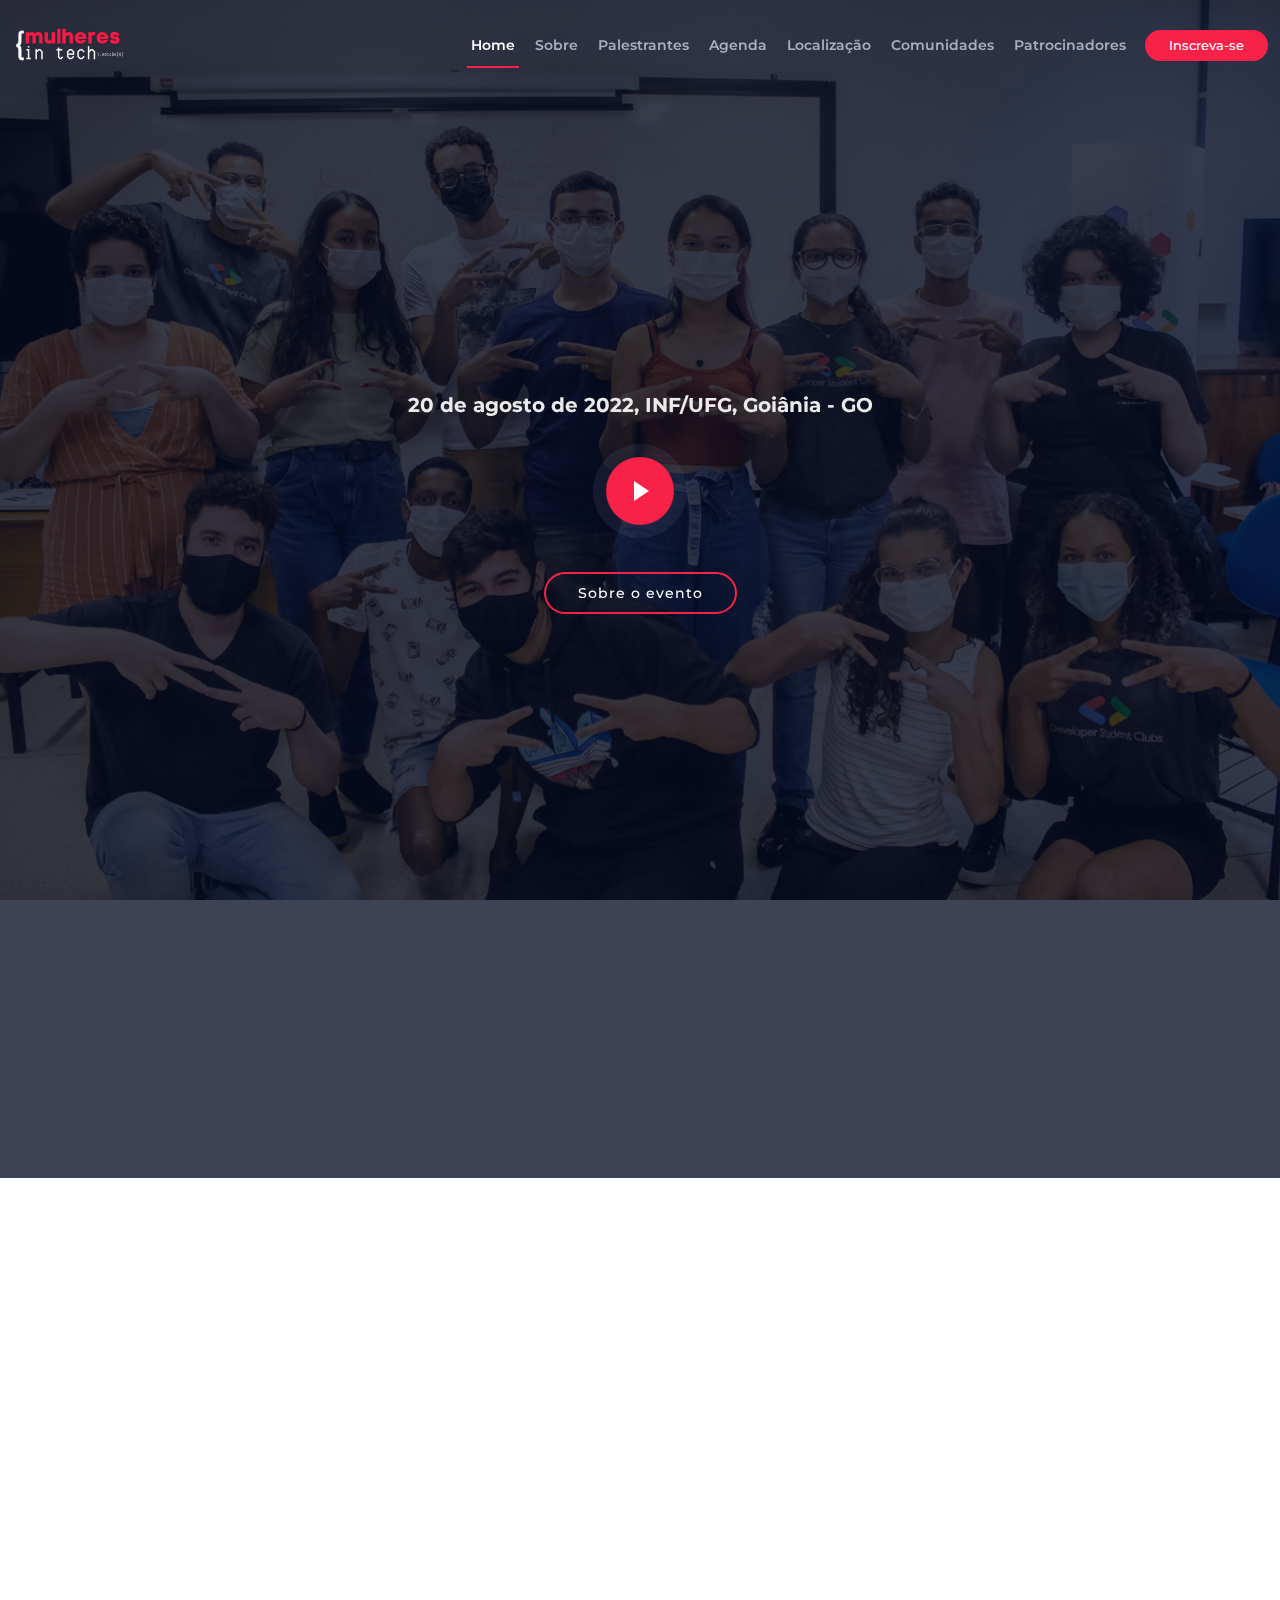
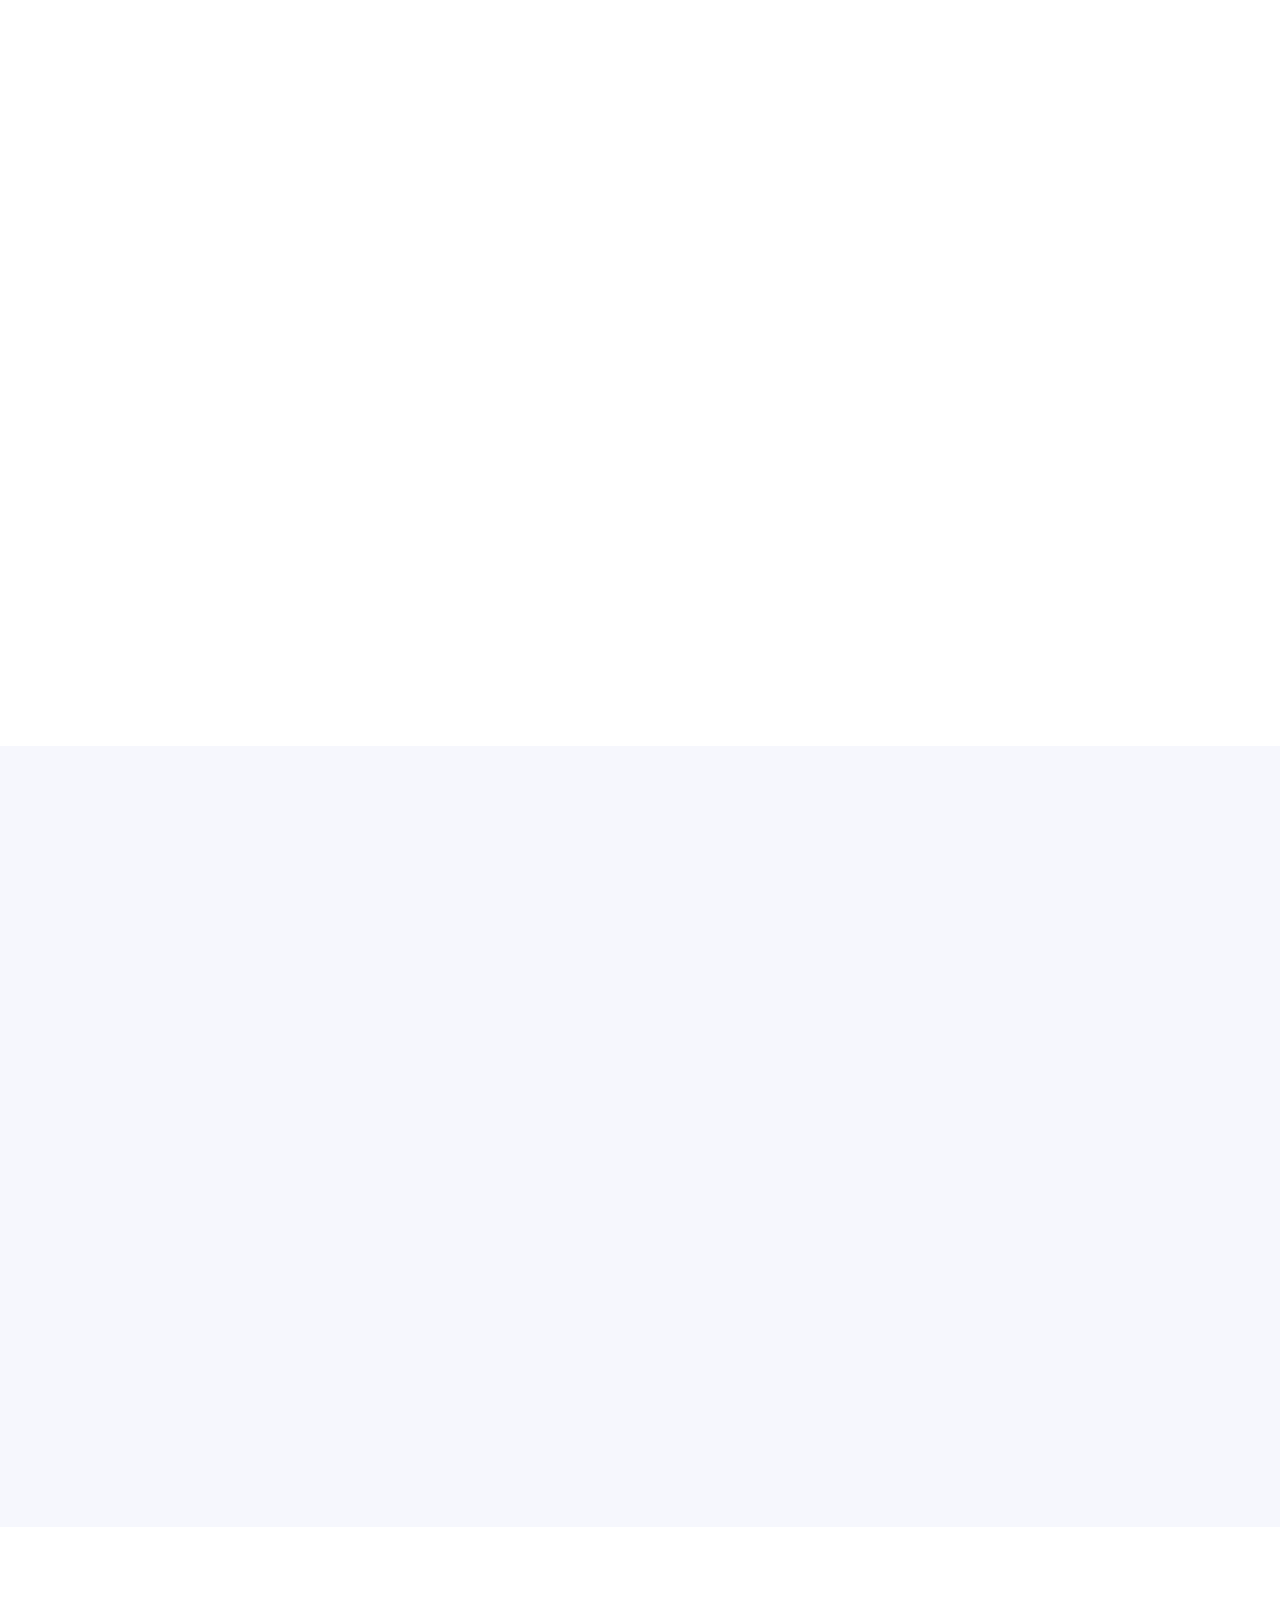
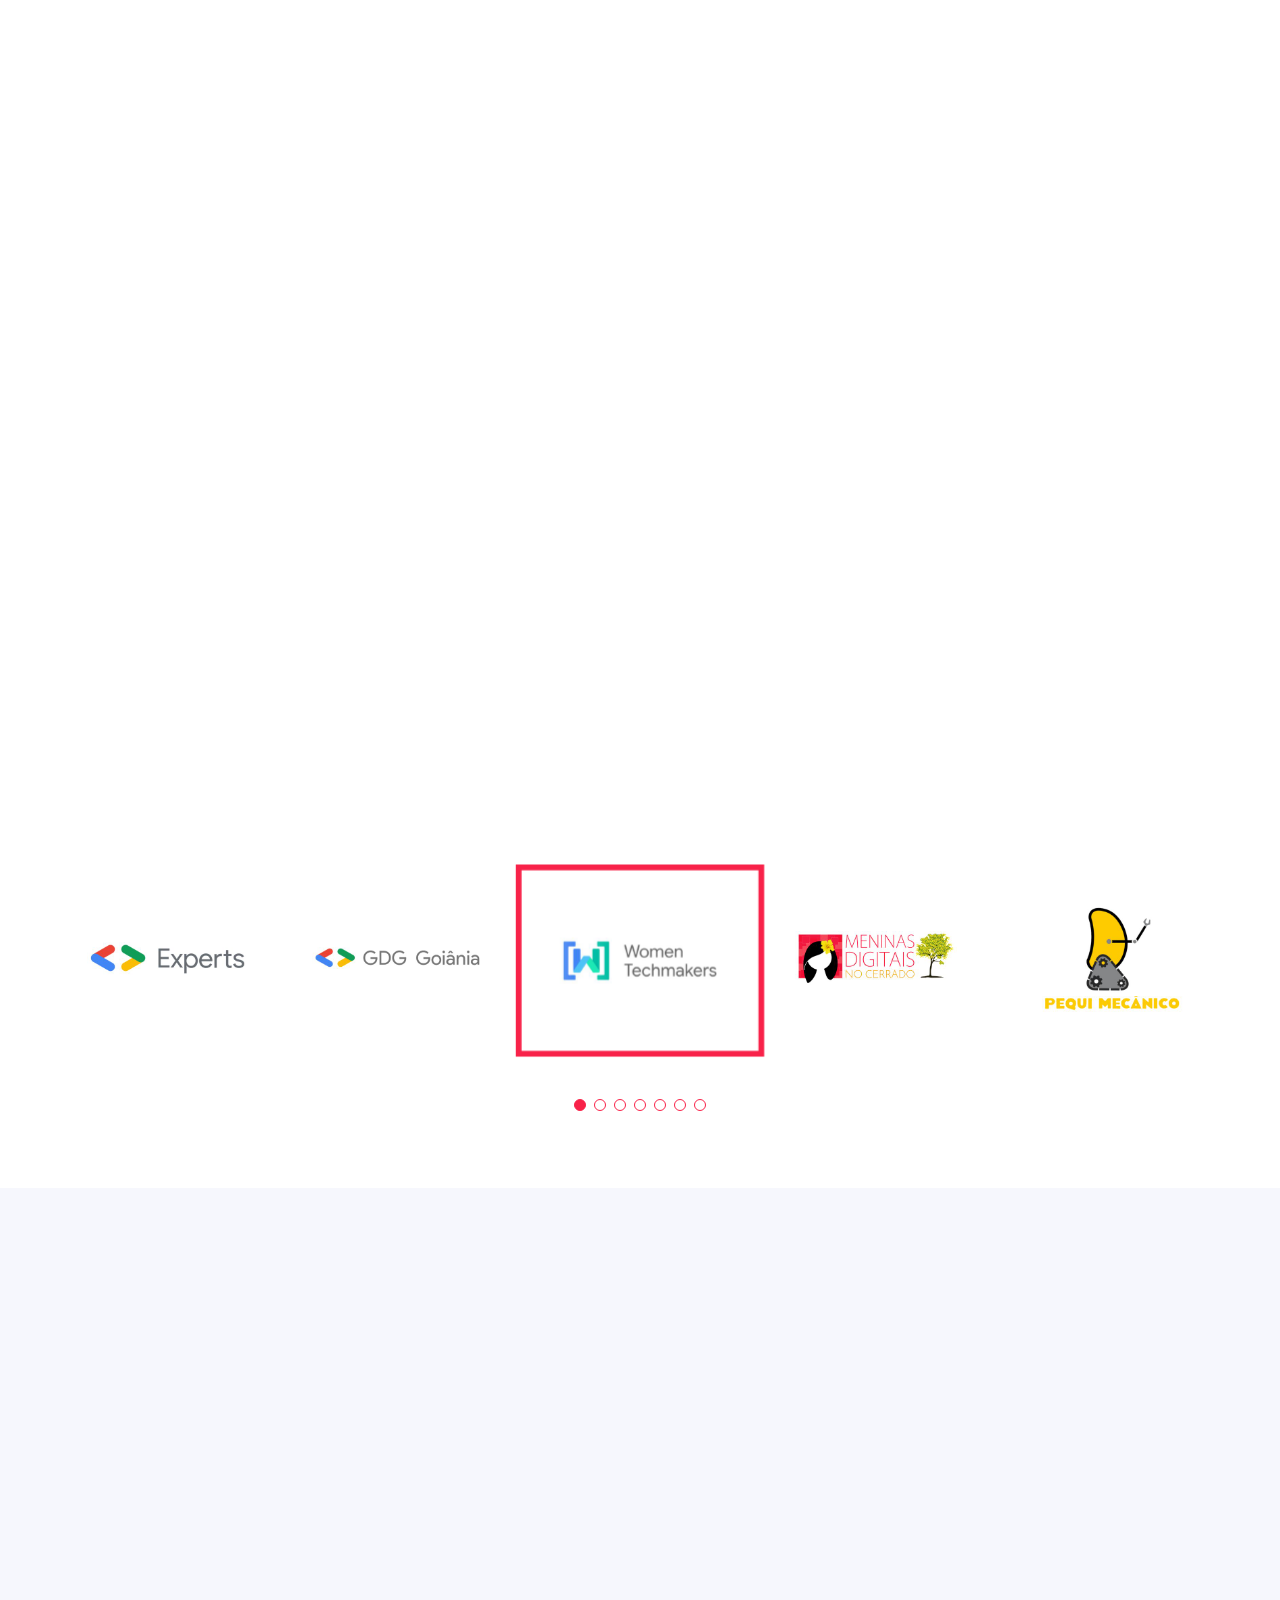
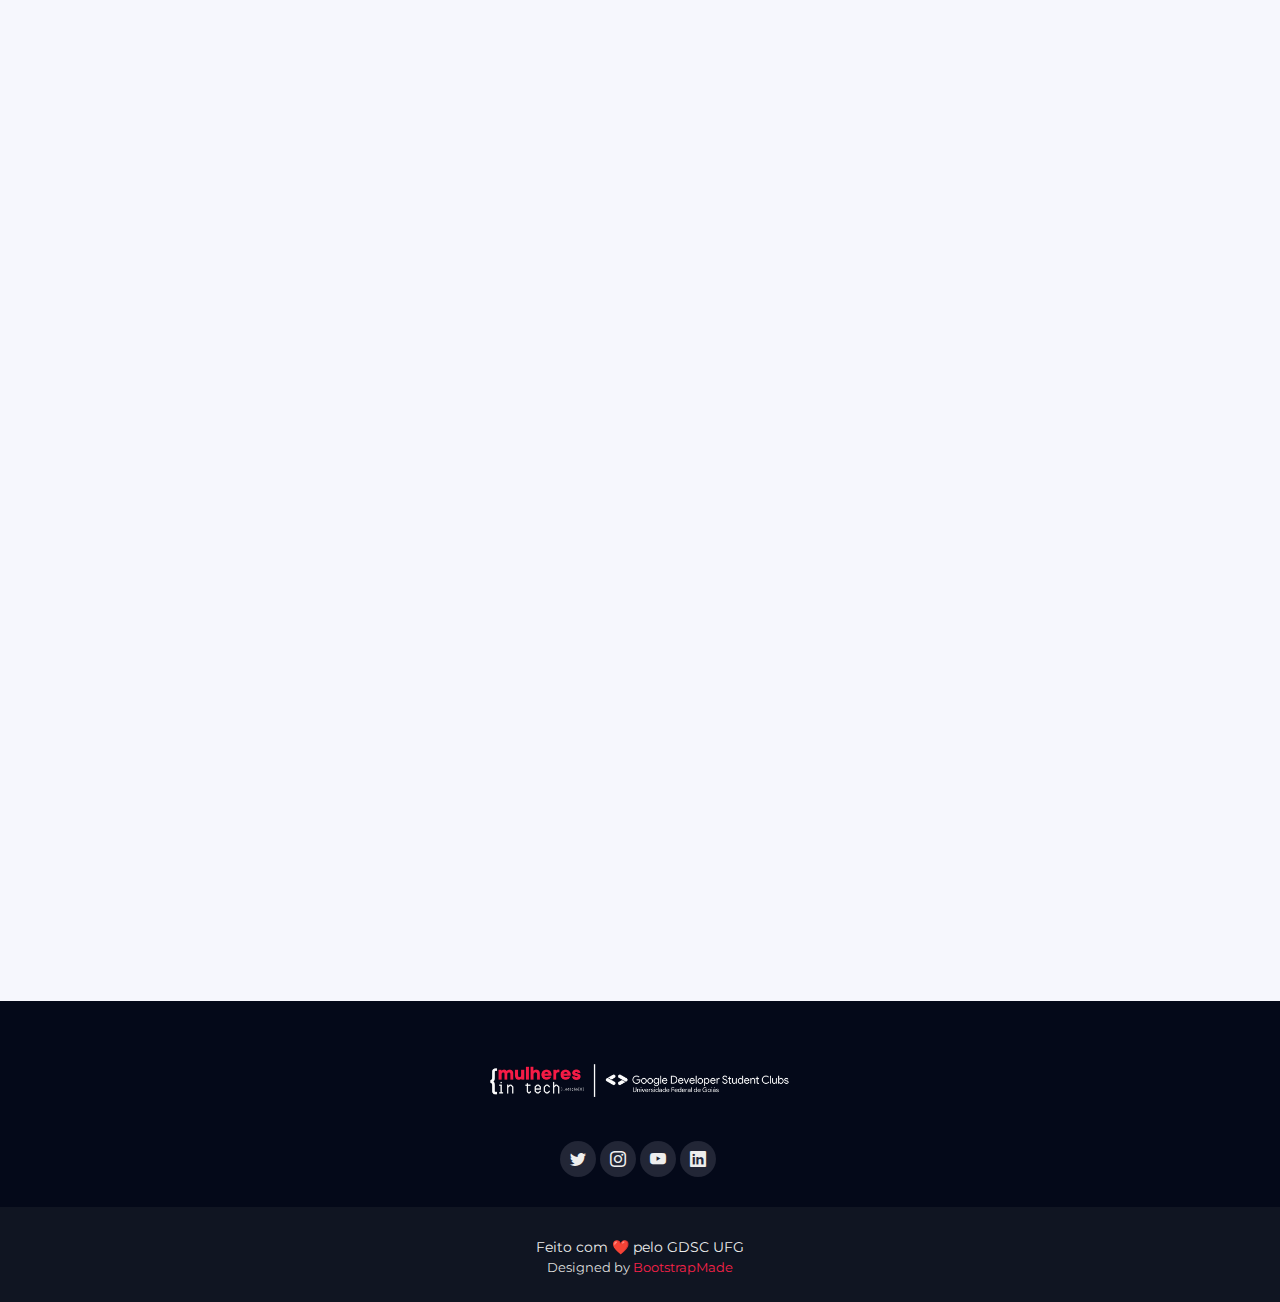
==== commit 529a5dcf: "Atualização do template" ====
--- a/index.html
+++ b/index.html
@@ -1,1260 +1,759 @@
-<!doctype html>
+<!DOCTYPE html>
 <html lang="en">
 
 <head>
-    <meta charset="utf-8">
-    <meta name="viewport" content="width=device-width, initial-scale=1">
-
-    <meta name="description" content="">
-    <meta name="author" content="">
-
-    <title>Mulheres in Tech | GDSC UFG</title>
-
-    <!-- CSS FILES -->
-    <link rel="preconnect" href="https://fonts.googleapis.com">
-
-    <link rel="preconnect" href="https://fonts.gstatic.com" crossorigin>
-
-    <link href= 'https://fonts.googleapis.com/css?family=Montserrat' rel='stylesheet' rel="stylesheet">
-
-    <link href="css/bootstrap.min.css" rel="stylesheet">
-
-    <link href="css/bootstrap-icons.css" rel="stylesheet">
-
-    <link href="css/templatemo-leadership-event.css" rel="stylesheet">     
+  <meta charset="utf-8">
+  <meta content="width=device-width, initial-scale=1.0" name="viewport">
+
+  <title>TheEvent Bootstrap Template - Index</title>
+  <meta content="" name="description">
+  <meta content="" name="keywords">
+
+  <!-- Favicons -->
+  <link href="assets/img/favicon.png" rel="icon">
+  <link href="assets/img/apple-touch-icon.png" rel="apple-touch-icon">
+
+  <!-- Google Fonts -->
+  <link href="https://fonts.googleapis.com/css?family=Montserrat" rel="stylesheet">
+
+  <!-- Vendor CSS Files -->
+  <link href="assets/vendor/aos/aos.css" rel="stylesheet">
+  <link href="assets/vendor/bootstrap/css/bootstrap.min.css" rel="stylesheet">
+  <link href="assets/vendor/bootstrap-icons/bootstrap-icons.css" rel="stylesheet">
+  <link href="assets/vendor/glightbox/css/glightbox.min.css" rel="stylesheet">
+  <link href="assets/vendor/swiper/swiper-bundle.min.css" rel="stylesheet">
+
+  <!-- Template Main CSS File -->
+  <link href="assets/css/style.css" rel="stylesheet">
+
+  <!-- =======================================================
+  * Template Name: TheEvent - v4.8.0
+  * Template URL: https://bootstrapmade.com/theevent-conference-event-bootstrap-template/
+  * Author: BootstrapMade.com
+  * License: https://bootstrapmade.com/license/
+  ======================================================== -->
+</head>
+
+<body>
+
+  <!-- ======= Header ======= -->
+  <header id="header" class="d-flex align-items-center ">
+    <div class="container-fluid container-xxl d-flex align-items-center">
+
+      <div id="logo" class="me-auto">
+        <!-- Uncomment below if you prefer to use a text logo -->
+        <!-- <h1><a href="index.html">The<span>Event</span></a></h1>-->
+        <a href="index.html" class="scrollto"><img src="assets/img/logo.png" alt="" title=""></a>
+      </div>
+
+      <nav id="navbar" class="navbar order-last order-lg-0">
+        <ul>
+          <li><a class="nav-link scrollto active" href="#hero">Home</a></li>
+          <li><a class="nav-link scrollto" href="#about">Sobre</a></li>
+          <li><a class="nav-link scrollto" href="#speakers">Palestrantes</a></li>
+          <li><a class="nav-link scrollto" href="#schedule">Agenda</a></li>
+          <li><a class="nav-link scrollto" href="#venue">Localização</a></li>
+          <li><a class="nav-link scrollto" href="#gallery">Comunidades</a></li>
+          <li><a class="nav-link scrollto" href="#supporters">Patrocinadores</a></li>  
+        </ul>
+        <i class="bi bi-list mobile-nav-toggle"></i>
+      </nav><!-- .navbar -->
+      <a class="buy-tickets scrollto" href="https://www.sympla.com.br/mulheres-in-tech---edicao-zero--gdsc-ufg__1662091" role="button" target="_blank">Inscreva-se</a>
+     
+
+    </div>
+  </header><!-- End Header -->
+
+  <!-- ======= Hero Section ======= -->
+  <section id="hero">     
+   <div class="hero-container" data-aos="zoom-in" data-aos-delay="100">
+      <h1 class="text-danger mb-4" id="demo"></h1>
+      <div class="d-flex justify-content-center align-items-center">
+        <script>
+            // Set the date we're counting down to
+            var countDownDate = new Date("Aug 20, 2022 08:00:00").getTime();
+            
+            // Update the count down every 1 second
+            var x = setInterval(function() {
+            
+              // Get today's date and time
+              var now = new Date().getTime();
+                
+              // Find the distance between now and the count down date
+              var distance = countDownDate - now;
+                
+              // Time calculations for days, hours, minutes and seconds
+              var days = Math.floor(distance / (1000 * 60 * 60 * 24));
+              var hours = Math.floor((distance % (1000 * 60 * 60 * 24)) / (1000 * 60 * 60));
+              var minutes = Math.floor((distance % (1000 * 60 * 60)) / (1000 * 60));
+              var seconds = Math.floor((distance % (1000 * 60)) / 1000);
+                
+              // Output the result in an element with id="demo"
+              document.getElementById("demo").innerHTML = days + "d " + hours + "h "
+              + minutes + "m " + seconds + "s ";                                        
+              // If the count down is over, write some text 
+              if (distance < 0) {
+                clearInterval(x);
+                document.getElementById("demo").innerHTML = "EXPIRED";
+              }
+            }, 1000);
+            </script>
+            </div>
+            <p class="mb-4 pb-0">20 de agosto de 2022, INF/UFG, Goiânia - GO</p>
+            <a href="https://www.youtube.com/watch?v=jDDaplaOz7Q" class="glightbox play-btn mb-4"></a>
+            <a href="#about" class="about-btn scrollto">Sobre o evento</a>     
+          </div>
     
-</head>
-
-<body>
-    <nav class="navbar navbar-expand-lg">
-        <div class="container">
-
-            <button class="navbar-toggler" type="button" data-bs-toggle="collapse" data-bs-target="#navbarNav"
-                aria-controls="navbarNav" aria-expanded="false" aria-label="Toggle navigation">
-                <span class="navbar-toggler-icon"></span>
-            </button>
-           
-            <a href="index.html" class="navbar-brand mx-auto mx-lg-0">
-                <div>      
-                    <img src="images/logo/logo_MiT.png">
-                </div>
+  </section><!-- En Hero Section -->
+
+  <main id="main">
+
+    <!-- ======= About Section ======= -->
+    <section id="about">
+      <div class="container" data-aos="fade-up">
+        <div class="row">
+          <div class="col-lg-6">
+            <h2>Sobre o evento</h2>
+            <p align="justify">O Mulheres in Tech é a primeira iniciativa formal de promoção de diversidade, equidade e inclusão do Google Developer Student Club UFG (GDSC UFG), que tem como principais objetivos incentivar e apoiar mulheres na área de TI. É uma ação em parceria com Women Techmakers, Instituto de Informática e Google Developers. </p>
+          </div>
+          <div class="col-lg-3">
+            <h3>Onde</h3>
+            <p>Instituto de Informática - UFG, Goiânia</p>
+          </div>
+          <div class="col-lg-3">
+            <h3>Quando</h3>
+            <p>Sábado,<br>20 de Agosto</p>
+          </div>
+        </div>
+      </div>
+    </section><!-- End About Section -->
+
+    <!-- ======= Speakers Section ======= -->
+    <section id="speakers">
+      <div class="container" data-aos="fade-up">
+        <div class="section-header">
+          <h2>CONVIDADAS</h2>
+          <p>Nossas convidadas são de diversas áreas, como, por exemplo: Firebase, Ciência de Dados, Inteligência Artificial, Engenharia de Software, entre outras.</p>
+        </div>
+
+        <div class="row">
+          <div class="col-lg-4 col-md-6">
+            <div class="speaker" data-aos="fade-up" data-aos-delay="100">
+              <img src="assets/img/speakers/evelyn-mendes-mit.jpg" alt="Speaker 1" class="img-fluid">
+              <div class="details">
+                <small class="speakers-featured-text">Keynote</small>
+                <h3><a href="speaker-details.html">Evelyn Mendes</a></h3>
+                <p>GDE, Specialist Software Engineer</p>
+                <div class="social">
+                  <a href=""><i class="bi bi-twitter"></i></a>                 
+                  <a href=""><i class="bi bi-instagram"></i></a>
+                  <a href=""><i class="bi bi-linkedin"></i></a>
+                </div>
+              </div>
+            </div>
+          </div>
+          <div class="col-lg-4 col-md-6">
+            <div class="speaker" data-aos="fade-up" data-aos-delay="200">
+              <img src="assets/img/speakers/2.jpg" alt="Speaker 2" class="img-fluid">
+              <div class="details">
+                <h3><a href="speaker-details.html">Thielle Cathia</a></h3>
+                <p>Gerente de Projetos</p>
+                <div class="social">
+                  <a href=""><i class="bi bi-twitter"></i></a>                 
+                  <a href=""><i class="bi bi-instagram"></i></a>
+                  <a href=""><i class="bi bi-linkedin"></i></a>
+                </div>
+              </div>
+            </div>
+          </div>
+          <div class="col-lg-4 col-md-6">
+            <div class="speaker" data-aos="fade-up" data-aos-delay="300">
+              <img src="assets/img/speakers/3.jpg" alt="Speaker 3" class="img-fluid">
+              <div class="details">
+                <h3><a href="speaker-details.html">Evellin Cardoso</a></h3>
+                <p>Docente INF/UFG</p>
+                <div class="social">
+                  <a href=""><i class="bi bi-twitter"></i></a>                 
+                  <a href=""><i class="bi bi-instagram"></i></a>
+                  <a href=""><i class="bi bi-linkedin"></i></a>
+                </div>
+              </div>
+            </div>
+          </div>
+          <div class="col-lg-4 col-md-6">
+            <div class="speaker" data-aos="fade-up" data-aos-delay="100">
+              <img src="assets/img/speakers/4.jpg" alt="Speaker 4" class="img-fluid">
+              <div class="details">
+                <h3><a href="speaker-details.html">Lizandra Ottmann</a></h3>
+                <p>Gerente de Projetos - Aliare</p>
+                <div class="social">
+                  <a href=""><i class="bi bi-twitter"></i></a>                 
+                  <a href=""><i class="bi bi-instagram"></i></a>
+                  <a href=""><i class="bi bi-linkedin"></i></a>
+                </div>
+              </div>
+            </div>
+          </div>
+          <div class="col-lg-4 col-md-6">
+            <div class="speaker" data-aos="fade-up" data-aos-delay="200">
+              <img src="assets/img/speakers/5.jpg" alt="Speaker 5" class="img-fluid">
+              <div class="details">
+                <h3><a href="speaker-details.html">Karen Pessoa</a></h3>
+                <p>Cientista de Dados (PyLadies)</p>
+                <div class="social">
+                  <a href=""><i class="bi bi-twitter"></i></a>                 
+                  <a href=""><i class="bi bi-instagram"></i></a>
+                  <a href=""><i class="bi bi-linkedin"></i></a>
+                </div>
+              </div>
+            </div>
+          </div>
+          <div class="col-lg-4 col-md-6">
+            <div class="speaker" data-aos="fade-up" data-aos-delay="300">
+              <img src="assets/img/speakers/6.jpg" alt="Speaker 6" class="img-fluid">
+              <div class="details">
+                <h3><a href="speaker-details.html">Gabriella Damas</a></h3>
+                <p>Física e Mestranda (UFG)</p>
+                <div class="social">
+                  <a href=""><i class="bi bi-twitter"></i></a>                 
+                  <a href=""><i class="bi bi-instagram"></i></a>
+                  <a href=""><i class="bi bi-linkedin"></i></a>
+                </div>
+              </div>
+            </div>
+          </div>
+          <div class="col-lg-4 col-md-6">
+            <div class="speaker" data-aos="fade-up" data-aos-delay="300">
+              <img src="assets/img/speakers/francieli.jpg" alt="Speaker 6" class="img-fluid">
+              <div class="details">
+                <h3><a href="speaker-details.html">Francieli Moreira</a></h3>
+                <p>Graduanda em Inteligência Artificial (UFG)</p>
+                <div class="social">
+                  <a href=""><i class="bi bi-twitter"></i></a>                 
+                  <a href=""><i class="bi bi-instagram"></i></a>
+                  <a href=""><i class="bi bi-linkedin"></i></a>
+                </div>
+              </div>
+            </div>
+          </div>
+          <div class="col-lg-4 col-md-6">
+            <div class="speaker" data-aos="fade-up" data-aos-delay="300">
+              <img src="assets/img/speakers/Thais.jpg" alt="Speaker 6" class="img-fluid">
+              <div class="details">
+                <h3><a href="speaker-details.html">Thaís Gonçalves</a></h3>
+                <p>Graduanda em Ciência da Computação (UFG)</p>
+                <div class="social">
+                  <a href=""><i class="bi bi-twitter"></i></a>                 
+                  <a href=""><i class="bi bi-instagram"></i></a>
+                  <a href=""><i class="bi bi-linkedin"></i></a>
+                </div>
+              </div>
+            </div>
+          </div>
+          <div class="col-lg-4 col-md-6">
+            <div class="speaker" data-aos="fade-up" data-aos-delay="300">
+              <img src="assets/img/speakers/Thailane.jpg" alt="Speaker 6" class="img-fluid">
+              <div class="details">
+                <h3><a href="speaker-details.html">Thailane Lopes</a></h3>
+                <p>Graduanda em Ciência da Computação (UFG)</p>
+                <div class="social">
+                  <a href=""><i class="bi bi-twitter"></i></a>                 
+                  <a href=""><i class="bi bi-instagram"></i></a>
+                  <a href=""><i class="bi bi-linkedin"></i></a>
+                </div>
+              </div>
+            </div>
+          </div>
+
+
+
+
+        </div>
+      </div>
+
+    </section><!-- End Speakers Section -->
+
+    <!-- ======= Schedule Section ======= -->
+    <section id="schedule" class="section-with-bg">
+      <div class="container" data-aos="fade-up">
+        <div class="section-header">
+          <h2>Agenda</h2>
+          <p>Aqui está a programação do evento</p>
+        </div>
+
+        <ul class="nav nav-tabs" role="tablist" data-aos="fade-up" data-aos-delay="80">
+          <li class="nav-item">
+            <a class="nav-link active" href="#day-1" role="tab" data-bs-toggle="tab">Trilha 01 (Manhã)</a>
+          </li>
+          <li class="nav-item">
+            <a class="nav-link" href="#day-2" role="tab" data-bs-toggle="tab">Trilha 02 (Manhã)</a>
+          </li>
+          <li class="nav-item">
+            <a class="nav-link" href="#day-3" role="tab" data-bs-toggle="tab">Trilha 03 (Manhã)</a>
+          </li>
+          <li class="nav-item">
+            <a class="nav-link" href="#day-4" role="tab" data-bs-toggle="tab">Trilha 04 (tarde)</a>
+          </li>
+        </ul>
+
+        <div class="tab-content row justify-content-center" data-aos="fade-up" data-aos-delay="200">
+
+          <!-- Schdule Day 1 -->
+          <div role="tabpanel" class="col-lg-9 tab-pane fade show active" id="day-1">
+
+            <div class="row schedule-item">
+              <div class="col-md-2"><time>08h30 - 10h</time></div>
+              <div class="col-md-10">
+                <h4>Credenciamento e Abertura</h4>
+                <p>O credenciamento será iniciado às 08h30 e será finalizado às 09h00.</p>
+              </div>
+            </div>
+
+            <div class="row schedule-item">
+              <div class="col-md-2"><time>10h - 11h</time></div>
+              <div class="col-md-10">
+                <div class="speaker">
+                  <img src="assets/img/gallery/6.jpg" alt=" Pyladies">                  
+                </div> 
+                <h4>Mulheres e PyLadies Goiânia na tecnologia, breve história do Brasil <span>Karen Pessoa e Gabriella Damas</span></h4>
+                       
+              </div>
+            </div>
+
+            <div class="row schedule-item">
+              <div class="col-md-2"><time>11h - 12h</time></div>
+              <div class="col-md-10">
+                <div class="speaker">
+                  <img src="assets/img/gallery/Meninas_digitais.png" alt="Thielle Cathia">
+                </div>
+                <h4>Era uma vez Lovelace: A História das Mulheres na Tecnologia<span> Meninas Digitais no Cerrado</span></h4>
+            </div>
+            </div>
+
+            <div class="row schedule-item">
+              <div class="col-md-2"><time>12h - 13h</time></div>
+              <div class="col-md-10">
+                <div class="speaker">
+                  <img src="assets/img/almoco.png" alt="Evellin Cardoso">
+                </div>
+                <h4>Almoço</h4>
+                <p>Serão oferecidas refeições completas gratuitamente.</p>
+              </div>
+            </div>            
+
+          </div>
+          <!-- End Schdule Day 1 -->
+
+          <!-- Schdule Day 2 -->
+          <div role="tabpanel" class="col-lg-9  tab-pane fade" id="day-2">
+
+            <div class="row schedule-item">
+              <div class="col-md-2"><time>08h30 - 10h</time></div>
+              <div class="col-md-10">
+                <h4>Credenciamento e Abertura</h4>
+                <p>O credenciamento será iniciado às 08h30 e será finalizado às 09h00.</p>
+              </div>
+            </div>
+
+            <div class="row schedule-item">
+              <div class="col-md-2"><time>10h - 10h30</time></div>
+              <div class="col-md-10">
+                <div class="speaker">
+                  <img src="assets/img/speakers/francieli.jpg" alt="Francieli Moreira">
+                </div>
+                <h4>Transição de Carreira: da Pedagogia para Inteligência Artificial <span>Francieli Moreira</span></h4>
                 
-            </a>
-
-            <a class="nav-link custom-btn btn d-lg-none" href="">Inscreva-se</a>
-
-            <div class="collapse navbar-collapse" id="navbarNav">
-                <ul class="navbar-nav ms-auto">
-                    <li class="nav-item">
-                        <a class="nav-link click-scroll" href="#section_1">Home</a>
-                    </li>
-
-                    <li class="nav-item">
-                        <a class="nav-link click-scroll" href="#section_2">Sobre nós</a>
-                    </li>
-
-                    <li class="nav-item">
-                        <a class="nav-link click-scroll" href="#speakers">Palestrantes</a>
-                    </li>
-
-                    <li class="nav-item">
-                        <a class="nav-link click-scroll" href="#section_4">Programação</a>
-                    </li>
-
-                    <li class="nav-item">
-                        <a class="nav-link click-scroll" href="#section_5">Modalidade</a>
-                    </li>
-
-                    <li class="nav-item">
-                        <a class="nav-link click-scroll" href="#section_6">Local do evento</a>
-                    </li>                   
-                    <li class="nav-item">
-                        <a class="nav-link custom-btn btn d-none d-lg-block" href="#">Inscreva-se</a>
-                    </li>
+              </div>
+            </div>
+
+            <div class="row schedule-item">
+              <div class="col-md-2"><time>10h30 - 11h</time></div>
+              <div class="col-md-10">
+                <div class="speaker">
+                  <img src="assets/img/speakers/Thais.jpg" alt="Thais Goncalves">
+                </div>
+                <h4>Arqueogenealogia da história das mulheres na computação <span>Thaís Gonçalves</span></h4>
+                
+              </div>
+            </div>
+
+            <div class="row schedule-item">
+              <div class="col-md-2"><time>11h - 11h30 </time></div>
+              <div class="col-md-10">
+                <div class="speaker">
+                  <img src="assets/img/speakers/4.jpg" alt="Juliana Resplande">
+                </div>
+                <h4>A definir <span>Juliana Resplande</span></h4>
+               
+              </div>
+            </div>
+
+            <div class="row schedule-item">
+              <div class="col-md-2"><time>11h30 - 12h </time></div>
+              <div class="col-md-10">
+                <div class="speaker">
+                  <img src="assets/img/speakers/Thailane.jpg" alt="Thailane">
+                </div>
+                <h4>Iniciando na área de T.I.: Primeiros Passos, Carreira e Mercado <span>Thailane Lopes</span></h4>
+                
+              </div>
+            </div>
+            <div class="row schedule-item">
+              <div class="col-md-2"><time>12h - 13h</time></div>
+              <div class="col-md-10">
+                <div class="speaker">
+                  <img src="assets/img/almoco.png" alt="Evellin Cardoso">
+                </div>
+                <h4>Almoço</h4>
+                <p>Serão oferecidas refeições completas gratuitamente.</p>
+              </div>
+            </div>  
+          </div>
+          <!-- End Schdule Day 2 -->
+
+          <!-- Schdule Day 3 -->
+          <div role="tabpanel" class="col-lg-9  tab-pane fade" id="day-3">
+
+            <div class="row schedule-item">
+              <div class="col-md-2"><time>08h30 - 10h</time></div>
+              <div class="col-md-10">
+                <h4>Credenciamento e Abertura</h4>
+                <p>O credenciamento será iniciado às 08h30 e será finalizado às 09h00.</p>
+              </div>
+            </div>
+
+            <div class="row schedule-item">
+              <div class="col-md-2"><time>10h - 12h</time></div>
+              <div class="col-md-10">
+                <div class="speaker">
+                  <img src="assets/img/gallery/3.jpg" alt="Evellin Cardoso">
+                </div>
+                <h4>Pequiduino <span>Núcleo de Robótica UFG</span></h4>
+                <p>Oficina de arduino com o Núcleo de Robótica Pequi Mecânico. Criado em 2010, o grupo Pequi Mecânico é um núcleo formado por alunos da Universidade Federal de Goiás (UFG) que tem como objetivo estimular o aprendizado de robótica entre estudantes da UFG e comunidades externas que tenham interesse em conteúdos da área.</p>
+              </div>
+            </div>
+            <div class="row schedule-item">
+              <div class="col-md-2"><time>12h - 13h</time></div>
+              <div class="col-md-10">
+                <div class="speaker">
+                  <img src="assets/img/almoco.png" alt="Evellin Cardoso">
+                </div>
+                <h4>Almoço</h4>
+                <p>Serão oferecidas refeições completas gratuitamente.</p>
+              </div>
+            </div>            
+
+          </div>
+          <!-- End Schdule Day 2 -->
+          <div role="tabpanel" class="col-lg-9  tab-pane fade" id="day-4">
+
+           <div class="row schedule-item">
+              <div class="col-md-2"><time>13h- 14h</time></div>
+              <div class="col-md-10">
+                <div class="speaker">
+                  <img src="assets/img/feiraCarreiras.png" alt="Evellin Cardoso">
+                </div>
+                <h4>Feira de Carreira <span>Aliare e Tron</span></h4>               
+              </div>
+            </div>
+            <div class="row schedule-item">
+              <div class="col-md-2"><time>14h20 - 14h50</time></div>
+              <div class="col-md-10">
+                <div class="speaker">
+                  <img src="assets/img/speakers/2.jpg" alt="Thielle">
+                </div>
+                <h4>Startup, por onde devo começar?<span> Thielle Cathia</span></h4>
+                <p>Quer aprender a levantar soluções para as problemáticas existentes no mundo dos negócios (para qualquer segmento)? Venha conhecer a metodologia utilizada pelas Startups para solucionar problemas.</p>
+              </div>
+            </div>     
+            <div class="row schedule-item">
+              <div class="col-md-2"><time>15h30 - 16h</time></div>
+              <div class="col-md-10">
+                <div class="speaker">
+                  <img src="assets/img/coffee.png" alt="Thielle">
+                </div>
+                <h4>Coffee Break</h4>
+                <p>Será oferecido lanche gratuitamente.</p>
+              </div>
+            </div> 
+            <div class="row schedule-item">
+              <div class="col-md-2"><time>16h - 17h</time></div>
+              <div class="col-md-10">
+                <div class="speaker">
+                  <img src="assets/img/mesaRedonda.jpg" alt="Thielle">
+                </div>
+                <h4>Mesa redonda</h4>
+                <p>O protagonismo da mulher na tecnologia e seus desafios: carreiras para se inspirar</p>
+              </div>
+            </div>  
+            <div class="row schedule-item">
+              <div class="col-md-2"><time>17h - 18h</time></div>
+              <div class="col-md-10">
+                <div class="speaker">
+                  <img src="assets/img/speakers/evelyn-mendes-mit.jpg" alt="Thielle">
+                </div>
+                <h4>Firebase <span>Evelyn Mendes</span></h4>                
+              </div>
+            </div>         
+
+          </div>
+
+        </div>
+
+      </div>
+
+    </section><!-- End Schedule Section -->
+
+    <!-- ======= Venue Section ======= -->
+    <section id="venue">
+
+      <div class="container-fluid" data-aos="fade-up">
+
+        <div class="section-header">
+          <h2>Localização</h2>
+          <p>Este é o local do evento</p>
+        </div>
+
+        <div class="row g-0">
+          <div class="col-lg-6 venue-map">
+            <iframe class="google-map"                           
+            src="https://www.google.com/maps/embed?pb=!1m18!1m12!1m3!1d3823.462706343228!2d-49.268711884590324!3d-16.603531247799644!2m3!1f0!2f0!3f0!3m2!1i1024!2i768!4f13.1!3m3!1m2!1s0x935ef34bca719ee1%3A0x79210783139c2057!2sInstituto%20de%20Inform%C3%A1tica%20(INF)%20-%20UFG!5e0!3m2!1spt-BR!2sbr!4v1659460381633!5m2!1spt-BR!2sbr" width="100%" height="371.59" allowfullscreen="" loading="lazy"></iframe>
+        </div>
+
+          <div class="col-lg-6 venue-info">
+            <div class="row justify-content-center">
+              <div class="col-11 col-lg-8 position-relative">
+                
+                <h3></i> Instituto de Informática (INF) - UFG</h3>
+                <p > <i class="bi-geo-alt me-2"></i>Universidade Federal de Goiás - Campus Samambaia - Alameda Palmeiras, s/n - Chácaras Califórnia, Goiânia - GO, 74690-900</p>
+                <h6 class="mt-4 mb-3">
+                  <a href="mailto:dscufg@gmail.com">
+                      <i class="bi-envelope me-2"></i>
+                      dscufg@gmail.com
+                  </a>
+              </h6>
+              </div>
+            </div>
+          </div>
+        </div>
+
+      </div>     
+
+    </section><!-- End Venue Section -->    
+
+    <!-- ======= Gallery Section ======= -->
+    <section id="gallery">
+
+      <div class="container" data-aos="fade-up">
+        <div class="section-header">
+          <h2> COMUNIDADES</h2>
+          <p>Check our gallery from the recent events</p>
+        </div>
+      </div>
+
+      <div class="gallery-slider swiper">
+        <div class="swiper-wrapper align-items-center">
+          <div class="swiper-slide"><a href="assets/img/gallery/1.jpg" class="gallery-lightbox"><img src="assets/img/gallery/1.jpg" class="img-fluid" alt=""></a></div>
+          <div class="swiper-slide"><a href="assets/img/gallery/2.jpg" class="gallery-lightbox"><img src="assets/img/gallery/2.jpg" class="img-fluid" alt=""></a></div>
+          <div class="swiper-slide"><a href="assets/img/gallery/3.jpg" class="gallery-lightbox"><img src="assets/img/gallery/3.jpg" class="img-fluid" alt=""></a></div>
+          <div class="swiper-slide"><a href="assets/img/gallery/4.jpg" class="gallery-lightbox"><img src="assets/img/gallery/4.jpg" class="img-fluid" alt=""></a></div>
+          <div class="swiper-slide"><a href="assets/img/gallery/6.jpg" class="gallery-lightbox"><img src="assets/img/gallery/6.jpg" class="img-fluid" alt=""></a></div>
+          <div class="swiper-slide"><a href="assets/img/gallery/5.jpg" class="gallery-lightbox"><img src="assets/img/gallery/5.jpg" class="img-fluid" alt=""></a></div>
+          
+          <div class="swiper-slide"><a href="assets/img/gallery/7.jpg" class="gallery-lightbox"><img src="assets/img/gallery/7.jpg" class="img-fluid" alt=""></a></div>
+         
+        </div>
+        <div class="swiper-pagination"></div>
+      </div>
+
+    </section><!-- End Gallery Section -->
+
+    <!-- ======= Supporters Section ======= -->
+    <section id="supporters" class="section-with-bg">
+
+      <div class="container" data-aos="fade-up">
+        <div class="section-header">
+          <h2>Patrocinadores e Parceiros</h2>
+        </div>
+
+        <div class="row no-gutters supporters-wrap clearfix" data-aos="zoom-in" data-aos-delay="100">
+
+          <div class="col-lg-3 col-md-4 col-xs-6">
+            <div class="supporter-logo">
+              <img src="assets/img/supporters/1.png" class="img-fluid" alt="">
+            </div>
+          </div>
+
+          <div class="col-lg-3 col-md-4 col-xs-6">
+            <div class="supporter-logo">
+              <img src="assets/img/supporters/2.png" class="img-fluid" alt="">
+            </div>
+          </div>
+
+          <div class="col-lg-3 col-md-4 col-xs-6">
+            <div class="supporter-logo">
+              <img src="assets/img/supporters/3.png" class="img-fluid" alt="">
+            </div>
+          </div>
+
+          <div class="col-lg-3 col-md-4 col-xs-6">
+            <div class="supporter-logo">
+              <img src="assets/img/supporters/4.png" class="img-fluid" alt="">
+            </div>
+          </div>
+
+          <div class="col-lg-3 col-md-4 col-xs-6">
+            <div class="supporter-logo">
+              <img src="assets/img/supporters/5.png" class="img-fluid" alt="">
+            </div>
+          </div>
+
+          <div class="col-lg-3 col-md-4 col-xs-6">
+            <div class="supporter-logo">
+              <img src="assets/img/supporters/6.png" class="img-fluid" alt="">
+            </div>
+          </div>
+
+          <div class="col-lg-3 col-md-4 col-xs-6">
+            <div class="supporter-logo">
+              <img src="assets/img/supporters/7.png" class="img-fluid" alt="">
+            </div>
+          </div>
+
+          <div class="col-lg-3 col-md-4 col-xs-6">
+            <div class="supporter-logo">
+              <img src="assets/img/supporters/8.png" class="img-fluid" alt="">
+            </div>
+          </div>
+
+        </div>
+
+      </div>
+
+    </section><!-- End Sponsors Section -->
+
+    
+    <!-- ======= Buy Ticket Section ======= -->
+    <section id="buy-tickets" class="section-with-bg">
+      <div class="container" data-aos="fade-up">
+
+        <div class="section-header">
+          <h2>Ingresso</h2>
+          <p>A taxa de inscrição de evento é 1 kg de alimento não precível, que deverá ser entregue no dia do evento.</p>
+        </div>
+
+        <div class="row d-flex justify-content-center">          
+          <!-- Pro Tier -->
+          <div class="col-lg-4" data-aos="fade-up" data-aos-delay="300">
+            <div class="card">
+              <div class="card-body">
+                <h5 class="card-title text-muted text-uppercase text-center">Taxa de Inscrição</h5>
+                <h6 class="card-price text-center">1 kg de alimento</h6>                
+                <hr>
+                <ul class="fa-ul">
+                  <li><span class="fa-li"><i class="fa fa-check"></i></span>Atividades presenciais</li>                 
+                  <li><span class="fa-li"><i class="fa fa-check"></i></span>Almoço</li>
+                  <li><span class="fa-li"><i class="fa fa-check"></i></span>Coffee Break</li>                  
+                  <li><span class="fa-li"><i class="fa fa-check"></i></span>Sorteio de brindes</li>
+                  <li><span class="fa-li"><i class="fa fa-check"></i></span>Certificado</li>
                 </ul>
-                <div>
-
-                </div>
-    </nav>
-
-    <main>
-
-        <section class="hero" id="section_1">
-            <div class="container">
-                <div class="row">
-
-                    <div class="col-lg-5 col-12 m-auto">
-                        <div class="hero-text">
-                             
-                            <h1 class="text-white mb-4" id="demo"></h1>
-
-                            <div class="d-flex justify-content-center align-items-center">
-                                <script>
-                                    // Set the date we're counting down to
-                                    var countDownDate = new Date("Aug 20, 2022 08:00:00").getTime();
-                                    
-                                    // Update the count down every 1 second
-                                    var x = setInterval(function() {
-                                    
-                                      // Get today's date and time
-                                      var now = new Date().getTime();
-                                        
-                                      // Find the distance between now and the count down date
-                                      var distance = countDownDate - now;
-                                        
-                                      // Time calculations for days, hours, minutes and seconds
-                                      var days = Math.floor(distance / (1000 * 60 * 60 * 24));
-                                      var hours = Math.floor((distance % (1000 * 60 * 60 * 24)) / (1000 * 60 * 60));
-                                      var minutes = Math.floor((distance % (1000 * 60 * 60)) / (1000 * 60));
-                                      var seconds = Math.floor((distance % (1000 * 60)) / 1000);
-                                        
-                                      // Output the result in an element with id="demo"
-                                      document.getElementById("demo").innerHTML = days + "d " + hours + "h "
-                                      + minutes + "m " + seconds + "s ";                                        
-                                      // If the count down is over, write some text 
-                                      if (distance < 0) {
-                                        clearInterval(x);
-                                        document.getElementById("demo").innerHTML = "EXPIRED";
-                                      }
-                                    }, 1000);
-                                    </script>
-
-                                <span class="date-text">20 de agosto de 2022</span>
-
-                                <span class="location-text">INF/UFG, Goiânia - GO</span>
-                            </div>
-
-                            <a href="#section_2" class="custom-link bi-arrow-down arrow-icon"></a>
-                        </div>
-                    </div>
-                </div>
-            </div>           
-
-            <div class="video-wrap">
-                <video autoplay="" loop="" muted="" class="custom-video" poster="">
-                    <source src="videos/Abertura_GDSC.mp4" type="video/mp4">                    
-                </video>
-            </div>
-        </section>   
-
-        <section class="about section-padding" id="section_2">
-            <div class="container">
-                <div class="row">
-
-                    <div class="col-lg-10 col-12">
-                        <h2 class="mb-4"> <a class="text-info"> O que é o MiT?</a></h2>
-                    </div>
-
-                    <div class="col-lg-6 col-12">
-                        <h5 class="mb-3">O primeiro evento presencial do GDSC UFG</h5>
-
-                        <p align="justify">O Mulheres in Tech, a primeira iniciativa formal de promoção de diversidade, equidade e inclusão do Google Developer Student Club UFG (GDSC UFG), que tem como principais objetivos incentivar e apoiar mulheres na área de TI. Será um dia super especial com atividades ministradas apenas por mulheres.
-
-                           <br><br>*Fonte: Pnad - Pesquisa Nacional por Amostra de Domicílios</p>
-                       
-                        <a class="custom-btn custom-border-btn btn custom-link mt-3 me-3" href="#speakers">Palestrantes</a>
-
-                        <a class="custom-btn btn custom-link mt-3" href="#section_4">Programação</a>
-                    </div>
-
-                    <div class="col-lg-6 col-12 mt-5 mt-lg-0">
-                        <h4>Você sabia que 79% das mulheres que ingressam em formações relacionadas à área de TI abandonam a faculdade ainda no primeiro ano?<sup>*</sup></h4>
-                    </div>
-
-                    
-
-                </div>
-            </div>
-        </section>
-        
-        <section class="speakers section-padding" id="speakers">
-            <div class="container" data-aos="fade-up">
-              <div class="section-header">
-               <h2 class="mb-4"><a class="text-info">Convidadas e Comunidades</a></h2>
-                <p><p>Nossas convidadas são de diversas áreas, como, por exemplo: Firebase, Ciência de Dados, Inteligência Artificial, Engenharia de Software, entre outras.</p></p>
-              </div>
-      
-              <div class="row">
-                <div class="col-lg-4 col-md-6">
-                  <div class="speaker" data-aos="fade-up" data-aos-delay="100">
-                    <img src="images/avatar/evelyn-mendes-mit.jpg" alt="Speaker 1" class="img-fluid">
-                    <div class="details">
-                        <small class="speakers-featured-text">Keynote</small>
-                      <h3><a href="speaker-details.html">Evelyn Mendes</a></h3>
-                      <p>Google Developer Expert, Specialist Software Engineer</p>
-                      <div class="social">
-                        <a href=""><i class="bi bi-twitter"></i></a>                        
-                        <a href=""><i class="bi bi-instagram"></i></a>
-                        <a href=""><i class="bi bi-linkedin"></i></a>
-                      </div>
-                    </div>
-                  </div>
-                </div>
-                <div class="col-lg-4 col-md-6">
-                  <div class="speaker" data-aos="fade-up" data-aos-delay="200">
-                    <img src="images/avatar/thielle.jpg" alt="Speaker 2" class="img-fluid">
-                    <div class="details">
-                      <h3><a href="speaker-details.html">Thielle Cathia</a></h3>
-                      <p>Gerente de Projetos</p>
-                      <div class="social">
-                        <a href=""><i class="bi bi-twitter"></i></a>                       
-                        <a href=""><i class="bi bi-instagram"></i></a>
-                        <a href=""><i class="bi bi-linkedin"></i></a>
-                      </div>
-                    </div>
-                  </div>
-                </div>
-                <div class="col-lg-4 col-md-6">
-                  <div class="speaker" data-aos="fade-up" data-aos-delay="300">
-                    <img src="images/avatar/profa-evellin.jpeg" alt="Speaker 3" class="img-fluid">
-                    <div class="details">
-                      <h3><a href="speaker-details.html">Evellin Cardoso</a></h3>
-                      <p>Docente INF/ UFG</p>
-                      <div class="social">
-                        <a href=""><i class="bi bi-twitter"></i></a>                      
-                        <a href=""><i class="bi bi-instagram"></i></a>
-                        <a href=""><i class="bi bi-linkedin"></i></a>
-                      </div>
-                    </div>
-                  </div>
-                </div>
-                <div class="col-lg-4 col-md-6">
-                  <div class="speaker" data-aos="fade-up" data-aos-delay="100">
-                    <img src="images/avatar/foto-lizandra-aliare.png" alt="Speaker 4" class="img-fluid">
-                    <div class="details">
-                      <h3><a href="speaker-details.html">Lizandra Ottmann</a></h3>
-                      <p>Gerente de Projetos - Aliare</p>
-                      <div class="social">
-                        <a href=""><i class="bi bi-twitter"></i></a>                      
-                        <a href=""><i class="bi bi-instagram"></i></a>
-                        <a href=""><i class="bi bi-linkedin"></i></a>
-                      </div>
-                    </div>
-                  </div>
-                </div>
-                <div class="col-lg-4 col-md-6">
-                  <div class="speaker" data-aos="fade-up" data-aos-delay="200">
-                    <img src="images/avatar/karen-pessoa.jpg" alt="Speaker 5" class="img-fluid">
-                    <div class="details">
-                      <h3><a href="speaker-details.html">Karen Pessoa</a></h3>
-                      <p>Cientista de Dados (PyLadies)</p>
-                      <div class="social">
-                        <a href=""><i class="bi bi-twitter"></i></a>
-                        <a href=""><i class="bi bi-facebook"></i></a>
-                        <a href=""><i class="bi bi-instagram"></i></a>
-                        <a href=""><i class="bi bi-linkedin"></i></a>
-                      </div>
-                    </div>
-                  </div>
-                </div>
-                <div class="col-lg-4 col-md-6">
-                  <div class="speaker" data-aos="fade-up" data-aos-delay="300">
-                    <img src="images/avatar/gabriella-damas.jpg" alt="Speaker 6" class="img-fluid">
-                    <div class="details">
-                      <h3><a href="speaker-details.html">Gabriella Damas</a></h3>
-                      <p>Física e mestranda (UFG)</p>
-                      <div class="social">
-                        <a href=""><i class="bi bi-twitter"></i></a>                       
-                        <a href=""><i class="bi bi-instagram"></i></a>
-                        <a href=""><i class="bi bi-linkedin"></i></a>
-                      </div>
-                    </div>
-                  </div>
-                </div>
-
-                <div class="col-lg-4 col-md-6">
-                    <div class="speaker" data-aos="fade-up" data-aos-delay="300">
-                      <img src="images/avatar/francieli-mit.jpg" alt="Speaker 6" class="img-fluid">
-                      <div class="details">
-                        <h3><a href="speaker-details.html">Francieli Moreira</a></h3>
-                        <p>Graduanda em Inteligência Artificial (UFG)</p>
-                        <div class="social">
-                          <a href=""><i class="bi bi-twitter"></i></a>                       
-                          <a href=""><i class="bi bi-instagram"></i></a>
-                          <a href=""><i class="bi bi-linkedin"></i></a>
-                        </div>
-                      </div>
-                    </div>
-                  </div>
-
-                  <div class="col-lg-4 col-md-6">
-                    <div class="speaker" data-aos="fade-up" data-aos-delay="300">
-                      <img src="images/avatar/foto-thais-mit.jpg" alt="Speaker 6" class="img-fluid">
-                      <div class="details">
-                        <h3><a href="speaker-details.html">Thaís Gonçalves</a></h3>
-                        <p>Graduanda em Ciência da Computação (UFG)</p>
-                        <div class="social">
-                          <a href=""><i class="bi bi-twitter"></i></a>                       
-                          <a href=""><i class="bi bi-instagram"></i></a>
-                          <a href=""><i class="bi bi-linkedin"></i></a>
-                        </div>
-                      </div>
-                    </div>
-                  </div>
-                  <div class="col-lg-4 col-md-6">
-                    <div class="speaker" data-aos="fade-up" data-aos-delay="300">
-                      <img src="images/avatar/pequiMecanico.jpg" alt="Speaker 6" class="img-fluid">
-                      <div class="details">
-                        <h3><a href="speaker-details.html">Pequi Mecânico</a></h3>
-                        <p>Núcleo de Robótica</p>
-                        <div class="social">
-                          <a href=""><i class="bi bi-twitter"></i></a>                       
-                          <a href=""><i class="bi bi-instagram"></i></a>
-                          <a href=""><i class="bi bi-linkedin"></i></a>
-                        </div>
-                      </div>
-                    </div>
-                  </div>
-                  <div class="col-lg-4 col-md-6">
-                    <div class="speaker" data-aos="fade-up" data-aos-delay="300">
-                      <img src="images/avatar/meninasDigitais.jpg" alt="Speaker 6" class="img-fluid">
-                      <div class="details">
-                        <h3><a href="speaker-details.html">Meninas Digitais no Cerrado</a></h3>
-                        <p>IF Goiano - Campus Ceres</p>
-                        <div class="social">
-                          <a href=""><i class="bi bi-twitter"></i></a>                       
-                          <a href=""><i class="bi bi-instagram"></i></a>
-                          <a href=""><i class="bi bi-linkedin"></i></a>
-                        </div>
-                      </div>
-                    </div>
-                  </div>
-                  <div class="col-lg-4 col-md-6">
-                    <div class="speaker" data-aos="fade-up" data-aos-delay="300">
-                      <img src="images/avatar/Pyladies.jpg" alt="Speaker 6" class="img-fluid">
-                      <div class="details">
-                        <h3><a href="speaker-details.html">PyLadies</a></h3>
-                        <p>Goiânia</p>
-                        <div class="social">
-                          <a href=""><i class="bi bi-twitter"></i></a>                       
-                          <a href=""><i class="bi bi-instagram"></i></a>
-                          <a href=""><i class="bi bi-linkedin"></i></a>
-                        </div>
-                      </div>
-                    </div>
-                  </div>
-               
-                  <div class="col-lg-4 col-md-6">
-                    <div class="speaker" data-aos="fade-up" data-aos-delay="300">
-                      <img src="images/avatar/expert.jpg" alt="Speaker 6" class="img-fluid">
-                      <div class="details">
-                        <h3><a href="speaker-details.html">Google Expert</a></h3>
-                        <p>-</p>
-                        <div class="social">
-                          <a href=""><i class="bi bi-twitter"></i></a>                       
-                          <a href=""><i class="bi bi-instagram"></i></a>
-                          <a href=""><i class="bi bi-linkedin"></i></a>
-                        </div>
-                      </div>
-                    </div>
-                  </div>
-                  <div class="col-lg-4 col-md-6">
-                    <div class="speaker" data-aos="fade-up" data-aos-delay="300">
-                      <img src="images/avatar/gdg.jpg" alt="Speaker 6" class="img-fluid">
-                      <div class="details">
-                        <h3><a href="speaker-details.html">Google Developer Groups</a></h3>
-                        <p>Goiânia</p>
-                        <div class="social">
-                          <a href=""><i class="bi bi-twitter"></i></a>                       
-                          <a href=""><i class="bi bi-instagram"></i></a>
-                          <a href=""><i class="bi bi-linkedin"></i></a>
-                        </div>
-                      </div>
-                    </div>
-                  </div>
-
-              </div>
-            </div>
-      
-          </section><!-
-       
-        </section>
-
-
-        <section class="schedule section-padding" id="section_4">
-            <div class="container">
-                <div class="row">
-
-                    <div class="col-lg-12 col-12">
-                        <h2 class="mb-5 text-center"> <a class="text-info">Programação (20/08)</a></h2>
-
-                        <nav>
-                            <div class="nav nav-tabs align-items-baseline" id="nav-tab" role="tablist">
-                                <button class="nav-link active" id="nav-DayOne-tab" data-bs-toggle="tab"
-                                    data-bs-target="#nav-DayOne" type="button" role="tab" aria-controls="nav-DayOne"
-                                    aria-selected="true">
-                                    <h3>
-                                        <span>Trilha 01</span>
-                                        <small>Manhã</small>
-                                    </h3>
-                                </button>
-
-                                <button class="nav-link" id="nav-DayTwo-tab" data-bs-toggle="tab"
-                                    data-bs-target="#nav-DayTwo" type="button" role="tab" aria-controls="nav-DayTwo"
-                                    aria-selected="false">
-                                    <h3>
-                                        <span>Trilha 02</span>
-                                        <small>Manhã</small>
-                                    </h3>
-                                </button>
-
-                                <button class="nav-link" id="nav-DayThree-tab" data-bs-toggle="tab"
-                                    data-bs-target="#nav-DayThree" type="button" role="tab" aria-controls="nav-DayThree"
-                                    aria-selected="false">
-                                    <h3>
-                                        <span>Trilha 03</span>
-                                        <small>Manhã</small>
-                                    </h3>
-                                </button>
-
-                                <button class="nav-link" id="nav-DayFour-tab" data-bs-toggle="tab"
-                                    data-bs-target="#nav-DayFour" type="button" role="tab" aria-controls="nav-DayFour"
-                                    aria-selected="false">
-                                    <h3>
-                                        <span>Trilha 04</span>
-                                        <small>Tarde</small>
-                                    </h3>
-                                </button>
-                            </div>
-                        </nav>
-
-                        <div class="tab-content mt-5" id="nav-tabContent">
-                            <div class="tab-pane fade show active" id="nav-DayOne" role="tabpanel"
-                                aria-labelledby="nav-DayOne-tab">
-                                <div class="row border-bottom pb-5 mb-5">                                   
-
-                                    <div class="col-lg-8 col-12 mt-3 mt-lg-0">
-
-                                        <h4 class="mb-2">Credenciamento e Abertura</h4>
-
-                                        <p>O credenciamento será iniciado às 08h30 e será finalizado às 09h00.</p>
-                                        <div class="d-flex align-items-center mt-4">
-                                            <div class="avatar-group d-flex">
-                                                <img src="images/avatar/dev.png"
-                                                    class="img-fluid avatar-image" alt="">   
-                                                <div class="ms-3">GDSC UFG
-                                                    <p class="speakers-text mb-0">Core Team</p>
-                                                </div>
-                                            </div>
-
-                                            <span class="mx-3 mx-lg-5">
-                                                <i class="bi-clock me-2"></i>
-                                                08h30 - 10h 
-                                            </span>
-
-                                            <span class="mx-1 mx-lg-5">
-                                                <i class="bi-layout-sidebar me-2"></i>
-                                                Pátio do INF UFG
-                                            </span>
-                                        </div>
-                                    </div>
-                                </div>
-                                <div class="row border-bottom pb-5 mb-5">                                   
-
-                                    <div class="col-lg-8 col-12 mt-3 mt-lg-0">
-
-                                        <h4 class="mb-2">Mulheres e PyLadies Goiânia na tecnologia, breve história do Brasil</h4>
-
-                                        <p><b>Karen</b> é estatística e cientista de dados, com mestrado em Direitos Humanos e em Estatística. “Acredito no papel transformador da educação e no poder da união de mulheres em movimentar a realidade social.”<br>
-                                            <br><b>Gabriella</b> é Física pela UFG, e mestranda em Termodinâmica Quântica. Acredita numa ciência justa, diversa e igualitária.</p>
-
-                                        <div class="d-flex align-items-center mt-4">
-                                            <div class="avatar-group d-flex">
-                                                <img src="images/avatar/karen-pessoa.jpg"
-                                                    class="img-fluid avatar-image" alt="">
-                                                <img src="images/avatar/gabriella-damas.jpg"
-                                                class="img-fluid avatar-image" alt="">
-                                                <div class="ms-3">
-                                                   karen Pessoa e<br>Gabriella Damas
-                                                    <p class="speakers-text mb-0">Meninas Digitais no Cerrado</p>
-                                                </div>
-                                            </div>
-
-                                            <span class="mx-3 mx-lg-5">
-                                                <i class="bi-clock me-2"></i>
-                                                10h- 11h 
-                                            </span>
-
-                                            <span class="mx-1 mx-lg-5">
-                                                <i class="bi-layout-sidebar me-2"></i>
-                                                A definir
-                                            </span>
-                                        </div>
-                                    </div>
-                                </div>
-
-
-
-
-                                <div class="row border-bottom pb-5 mb-5">                                   
-
-                                    <div class="col-lg-8 col-12 mt-3 mt-lg-0">
-
-                                        <h4 class="mb-2">Era uma vez Lovelace: A História das Mulheres na Tecnologia</h4>
-
-                                        <p>O projeto Meninas Digitais no Cerrado surgiu no ano de 2016 com o desejo de transformar o IF Goiano - Campus Ceres em uma instituição parceira da Sociedade Brasileira da Computação (SBC) no âmbito de seu programa nacional homônimo, existente desde 2011, cujo objetivo é divulgar a área de computação, despertar o interesse de estudantes do ensino médio/tecnológico ou mesmo dos anos finais do ensino fundamental e, por conseguinte, motivá-las a seguir carreira em Computação.</p>
-
-                                        <div class="d-flex align-items-center mt-4">
-                                            <div class="avatar-group d-flex">
-                                                <img src="images/avatar/meninasDigitais_Logo.png"
-                                                    class="img-fluid avatar-image" alt="">
-                                                
-                                                <div class="ms-3">
-                                                   Meninas Digitais no Cerrado
-                                                    <p class="speakers-text mb-0">IF Goiano - Campus Ceres</p>
-                                                </div>
-                                            </div>
-
-                                            <span class="mx-3 mx-lg-5">
-                                                <i class="bi-clock me-2"></i>
-                                                11h - 12h
-                                            </span>
-
-                                            <span class="mx-1 mx-lg-5">
-                                                <i class="bi-layout-sidebar me-2"></i>
-                                                A definir
-                                            </span>
-                                        </div>
-                                    </div>
-                                </div>
-
-
-                                <div class="row">                                   
-
-                                    <div class="col-lg-8 col-12 mt-3 mt-lg-0">
-                                        <h4 class="mb-2">Almoço</h4>
-
-                                        <p>Serão oferecidas refeições completas gratuitamente. 
-                                        </p>
-
-                                        <div class="d-flex align-items-center mt-4">
-                                            <div class="avatar-group d-flex">
-                                                <img src="images/avatar/almoco.png"
-                                                    class="img-fluid avatar-image" alt="">
-
-                                                <div class="ms-3">
-                                                    GDSC UFG
-                                                    <p class="speakers-text mb-0">Core Team</p>
-                                                </div>
-                                            </div>
-
-                                            <span class="mx-3 mx-lg-5">
-                                                <i class="bi-clock me-2"></i>
-                                                12h - 13h
-                                            </span>
-
-                                            <span class="mx-1 mx-lg-5">
-                                                <i class="bi-layout-sidebar me-2"></i>
-                                               Pátio do INF UFG
-                                            </span>
-                                        </div>
-                                    </div>
-                                </div>
-                            </div>
-
-                            <div class="tab-pane fade" id="nav-DayTwo" role="tabpanel" aria-labelledby="nav-DayTwo-tab">
-                                <div class="row border-bottom pb-5 mb-5">                                   
-
-                                    <div class="col-lg-8 col-12 mt-3 mt-lg-0">
-
-                                        <h4 class="mb-2">Credenciamento e Abertura</h4>
-
-                                        <p>O credenciamento será iniciado às 08h30 e será finalizado às 09h00.</p>
-                                        <div class="d-flex align-items-center mt-4">
-                                            <div class="avatar-group d-flex">
-                                                <img src="images/avatar/dev.png"
-                                                    class="img-fluid avatar-image" alt="">   
-                                                <div class="ms-3">GDSC UFG
-                                                    <p class="speakers-text mb-0">Core Team</p>
-                                                </div>
-                                            </div>
-
-                                            <span class="mx-3 mx-lg-5">
-                                                <i class="bi-clock me-2"></i>
-                                                08h30 - 10h 
-                                            </span>
-
-                                            <span class="mx-1 mx-lg-5">
-                                                <i class="bi-layout-sidebar me-2"></i>
-                                                Pátio do INF UFG
-                                            </span>
-                                        </div>
-                                    </div>
-                                </div>
-
-                                <div class="row border-bottom pb-5 mb-5">  
-                                <div class="row">   
-                                    <div class="col-lg-8 col-12 mt-3 mt-lg-0">
-                                        <h4 class="mb-2">Transição de Carreira: da Pedagogia para Inteligência Artificial</h4>
-
-                                        <p>add descrição</p>
-
-                                        <div class="d-flex align-items-center mt-4">
-                                            <div class="avatar-group d-flex">
-                                                <img src="images/avatar/francieli-mit.jpg"
-                                                    class="img-fluid avatar-image" alt="">
-
-                                                <div class="ms-3">
-                                                    Francieli Moreira
-                                                    <p class="speakers-text mb-0">Graduanda em Inteligência Artificial UFG</p>
-                                                </div>
-                                            </div>
-
-                                            <span class="mx-3 mx-lg-5">
-                                                <i class="bi-clock me-2"></i>
-                                                10h - 10h30
-                                            </span>
-
-                                            <span class="mx-1 mx-lg-5">
-                                               A definir
-                                            </span>
-                                        </div>
-                                    </div>
-                                </div> 
-                            </div>      
-                            <div class="row">    
-                            <div class="row">   
-                                <div class="col-lg-8 col-12 mt-3 mt-lg-0">
-                                    <h4 class="mb-2">Arqueogenealogia da história das mulheres na computação</h4>
-
-                                    <p>A pesquisa que estamos desenvolvendo investiga os modos de apagamentos das mulheres como sujeitos atuantes na área de Tecnologia da Informação, proporcionando mais visibilidade aos trabalhos produzidos por mulheres desta área. Orientadora:  Raimunda Delfino, Mestre em Letras e Linguística; Coorientadora: Profa. Taciana Novo Kudo, Doutorado em Ciência da Computação.</p>
-
-                                    <div class="d-flex align-items-center mt-4">
-                                        <div class="avatar-group d-flex">
-                                            <img src="images/avatar/foto-thais-mit.jpg"
-                                                class="img-fluid avatar-image" alt="">
-
-                                            <div class="ms-3">
-                                                Thaís Gonçalves
-                                                <p class="speakers-text mb-0">Graduanda em Ciência da Computação UFG</p>
-                                            </div>
-                                        </div>
-
-                                        <span class="mx-3 mx-lg-5">
-                                            <i class="bi-clock me-2"></i>
-                                            10h30 - 11h
-                                        </span>
-
-                                        <span class="mx-1 mx-lg-5">
-                                           A definir
-                                        </span>
-                                    </div>
-                                </div>
-                            </div>
-                        </div>
-                        </div>
-
-                            <div class="tab-pane fade" id="nav-DayThree" role="tabpanel"
-                                aria-labelledby="nav-DayThree-tab">
-                                <div class="row border-bottom pb-5 mb-5"> 
-                                    <div class="col-lg-4 col-12">
-                                        <img src="images/schedule/credenciamento.jpg" class="schedule-image img-fluid" alt="">
-                                    </div>                                  
-
-                                    <div class="col-lg-8 col-12 mt-3 mt-lg-0">
-
-                                        <h4 class="mb-2">Credenciamento e Abertura</h4>
-
-                                        <p>O credenciamento será iniciado às 08h30 e será finalizado às 09h00.</p>
-                                        <div class="d-flex align-items-center mt-4">
-                                            <div class="avatar-group d-flex">
-                                                <img src="images/avatar/dev.png"
-                                                    class="img-fluid avatar-image" alt="">   
-                                                <div class="ms-3">GDSC UFG
-                                                    <p class="speakers-text mb-0">Core Team</p>
-                                                </div>
-                                            </div>
-
-                                            <span class="mx-3 mx-lg-5">
-                                                <i class="bi-clock me-2"></i>
-                                                08h30 - 10h 
-                                            </span>
-
-                                            <span class="mx-1 mx-lg-5">
-                                                <i class="bi-layout-sidebar me-2"></i>
-                                                Pátio do INF UFG
-                                            </span>
-                                        </div>
-                                    </div>
-                                </div>
-
-                                <div class="row">
-                                    <div class="col-lg-4 col-12">
-                                        <img src="images/schedule/ofic_arduino.jpg" class="schedule-image img-fluid" alt="">
-                                    </div>
-                                    <div class="col-lg-8 col-12 mt-3 mt-lg-0">
-                                        <h4 class="mb-2">Pequiduino</h4>
-
-                                        <p>Oficina de arduino com o Núcleo de Robótica Pequi Mecânico. Criado em 2010, o grupo Pequi Mecânico é um núcleo formado por alunos da Universidade Federal de Goiás (UFG) que tem como objetivo estimular o aprendizado de robótica entre estudantes da UFG e comunidades externas que tenham interesse em conteúdos da área.</p>
-
-                                        <div class="d-flex align-items-center mt-4">
-                                            <div class="avatar-group d-flex">
-                                                <img src="images/avatar/pequiMecanico.jpg"
-                                                    class="img-fluid avatar-image" alt="">
-
-                                                <div class="ms-3">
-                                                    Pequi Mecânico
-                                                    <p class="speakers-text mb-0">Núcleo de Robótica UFG</p>
-                                                </div>
-                                            </div>
-
-                                            <span class="mx-3 mx-lg-5">
-                                                <i class="bi-clock me-2"></i>
-                                                10h - 12h
-                                            </span>
-
-                                            <span class="mx-1 mx-lg-5">
-                                                <i class="bi-layout-sidebar me-2"></i>
-                                                A definir
-                                            </span>
-                                        </div>
-                                    </div>
-                                </div>
-                            </div>
-
-                            <div class="tab-pane fade" id="nav-DayFour" role="tabpanel"
-                                aria-labelledby="nav-DayFour-tab">
-                                <div class="row border-bottom pb-5 mb-5">                                   
-
-                                    <div class="col-lg-8 col-12 mt-3 mt-lg-0">
-                                        <h4 class="mb-2">Feira de Carreira</h4>
-
-                                        <p>There is a plenty of great HTML CSS templates available at TemplateMo.com
-                                            website for your businesses. You can download, edit and use any template for
-                                            any purpose. Please let us know </p>
-                                        
-                                            <div class="d-flex align-items-center mt-4">
-                                                <div class="avatar-group d-flex">
-                                                    <img src="images/avatar/feiraCarreiras.png"
-                                                        class="img-fluid avatar-image" alt="">
-    
-                                                    <div class="ms-3">
-                                                        Aliare e Tron
-                                                        <p class="speakers-text mb-0">Aliare e Tron</p>
-                                                    </div>
-                                                </div>
-    
-                                                <span class="mx-3 mx-lg-5">
-                                                    <i class="bi-clock me-2"></i>
-                                                    13h - 14h
-                                                </span>
-    
-                                                <span class="mx-1 mx-lg-5">
-                                                    <i class="bi-layout-sidebar me-2"></i>
-                                                    A definir
-                                                </span>
-                                            </div>
-                                            
-                                    </div>                                    
-                                </div>  
-                                <div class="row border-bottom pb-5 mb-5">    
-                                    <div class="col-lg-8 col-12 mt-3 mt-lg-0">
-                                        <h4 class="mb-2">Startup, por onde devo começar?</h4>
-
-                                        <p>Quer aprender a levantar soluções para as problemáticas existentes no mundo dos negócios (para qualquer segmento)? 
-                                            Venha conhecer a metodologia utilizada pelas Startups para solucionar problemas.</p>
-
-                                        <div class="d-flex align-items-center mt-4">
-                                            <div class="avatar-group d-flex">
-                                                <img src="images/avatar/thielle.jpg"
-                                                    class="img-fluid avatar-image" alt="">
-
-                                                <div class="ms-3">
-                                                    Thielle Cathia
-                                                    <p class="speakers-text mb-0">Gerente de Projetos do <br>Estado de Goiás</p>
-                                                </div>
-                                            </div>
-
-                                            <span class="mx-3 mx-lg-5">
-                                                <i class="bi-clock me-2"></i>
-                                                14h20 - 14h50
-                                            </span>
-
-                                            <span class="mx-1 mx-lg-5">
-                                                <i class="bi-layout-sidebar me-2"></i>
-                                                A definir
-                                            </span>
-                                        </div>
-                                    </div>
-                                </div>
-                                <div class="row border-bottom pb-5 mb-5">    
-                                    <div class="col-lg-8 col-12 mt-3 mt-lg-0">
-                                        <h4 class="mb-2">Coffee Break</h4>
-
-                                        <p>Será oferecido lanche gratuitamente.</p>
-
-                                        <div class="d-flex align-items-center mt-4">
-                                            <div class="avatar-group d-flex">
-                                                <img src="images/avatar/coffee.png"
-                                                    class="img-fluid avatar-image" alt="">
-
-                                                <div class="ms-3">
-                                                    GDSC UFG
-                                                    <p class="speakers-text mb-0">Core Team</p>
-                                                </div>
-                                            </div>
-
-                                            <span class="mx-3 mx-lg-5">
-                                                <i class="bi-clock me-2"></i>
-                                                15h30 - 16h
-                                            </span>
-
-                                            <span class="mx-1 mx-lg-5">
-                                                <i class="bi-layout-sidebar me-2"></i>
-                                                A definir
-                                            </span>
-                                        </div>
-                                    </div>
-                                </div>
-                                <div class="row border-bottom pb-5 mb-5">    
-                                    <div class="col-lg-8 col-12 mt-3 mt-lg-0">
-                                        <h4 class="mb-2">Pequiduino</h4>
-
-                                        <p>Oficina de arduino com o Núcleo de Robótica Pequi Mecânico. Criado em 2010, o grupo Pequi Mecânico é um núcleo formado por alunos da Universidade Federal de Goiás (UFG) que tem como objetivo estimular o aprendizado de robótica entre estudantes da UFG e comunidades externas que tenham interesse em conteúdos da área.</p>
-
-                                        <div class="d-flex align-items-center mt-4">
-                                            <div class="avatar-group d-flex">
-                                                <img src="images/avatar/pequiMecanico.jpg"
-                                                    class="img-fluid avatar-image" alt="">
-
-                                                <div class="ms-3">
-                                                    Pequi Mecânico
-                                                    <p class="speakers-text mb-0">Núcleo de Robótica UFG</p>
-                                                </div>
-                                            </div>
-
-                                            <span class="mx-3 mx-lg-5">
-                                                <i class="bi-clock me-2"></i>
-                                                10h - 12h
-                                            </span>
-
-                                            <span class="mx-1 mx-lg-5">
-                                                <i class="bi-layout-sidebar me-2"></i>
-                                                A definir
-                                            </span>
-                                        </div>
-                                    </div>
-                                </div>
-                                <div class="row border-bottom pb-5 mb-5">    
-                                    <div class="col-lg-8 col-12 mt-3 mt-lg-0">
-                                        <h4 class="mb-2">Pequiduino</h4>
-
-                                        <p>Oficina de arduino com o Núcleo de Robótica Pequi Mecânico. Criado em 2010, o grupo Pequi Mecânico é um núcleo formado por alunos da Universidade Federal de Goiás (UFG) que tem como objetivo estimular o aprendizado de robótica entre estudantes da UFG e comunidades externas que tenham interesse em conteúdos da área.</p>
-
-                                        <div class="d-flex align-items-center mt-4">
-                                            <div class="avatar-group d-flex">
-                                                <img src="images/avatar/pequiMecanico.jpg"
-                                                    class="img-fluid avatar-image" alt="">
-
-                                                <div class="ms-3">
-                                                    Pequi Mecânico
-                                                    <p class="speakers-text mb-0">Núcleo de Robótica UFG</p>
-                                                </div>
-                                            </div>
-
-                                            <span class="mx-3 mx-lg-5">
-                                                <i class="bi-clock me-2"></i>
-                                                10h - 12h
-                                            </span>
-
-                                            <span class="mx-1 mx-lg-5">
-                                                <i class="bi-layout-sidebar me-2"></i>
-                                                A definir
-                                            </span>
-                                        </div>
-                                    </div>
-                                </div>
-                                <div class="row border-bottom pb-5 mb-5">    
-                                    <div class="col-lg-8 col-12 mt-3 mt-lg-0">
-                                        <h4 class="mb-2">Pequiduino</h4>
-
-                                        <p>Oficina de arduino com o Núcleo de Robótica Pequi Mecânico. Criado em 2010, o grupo Pequi Mecânico é um núcleo formado por alunos da Universidade Federal de Goiás (UFG) que tem como objetivo estimular o aprendizado de robótica entre estudantes da UFG e comunidades externas que tenham interesse em conteúdos da área.</p>
-
-                                        <div class="d-flex align-items-center mt-4">
-                                            <div class="avatar-group d-flex">
-                                                <img src="images/avatar/pequiMecanico.jpg"
-                                                    class="img-fluid avatar-image" alt="">
-
-                                                <div class="ms-3">
-                                                    Pequi Mecânico
-                                                    <p class="speakers-text mb-0">Núcleo de Robótica UFG</p>
-                                                </div>
-                                            </div>
-
-                                            <span class="mx-3 mx-lg-5">
-                                                <i class="bi-clock me-2"></i>
-                                                10h - 12h
-                                            </span>
-
-                                            <span class="mx-1 mx-lg-5">
-                                                <i class="bi-layout-sidebar me-2"></i>
-                                                A definir
-                                            </span>
-                                        </div>
-                                    </div>
-                                </div>
-                                <div class="row">    
-                                    <div class="col-lg-8 col-12 mt-3 mt-lg-0">
-                                        <h4 class="mb-2">Pequiduino</h4>
-
-                                        <p>Oficina de arduino com o Núcleo de Robótica Pequi Mecânico. Criado em 2010, o grupo Pequi Mecânico é um núcleo formado por alunos da Universidade Federal de Goiás (UFG) que tem como objetivo estimular o aprendizado de robótica entre estudantes da UFG e comunidades externas que tenham interesse em conteúdos da área.</p>
-
-                                        <div class="d-flex align-items-center mt-4">
-                                            <div class="avatar-group d-flex">
-                                                <img src="images/avatar/pequiMecanico.jpg"
-                                                    class="img-fluid avatar-image" alt="">
-
-                                                <div class="ms-3">
-                                                    Pequi Mecânico
-                                                    <p class="speakers-text mb-0">Núcleo de Robótica UFG</p>
-                                                </div>
-                                            </div>
-
-                                            <span class="mx-3 mx-lg-5">
-                                                <i class="bi-clock me-2"></i>
-                                                10h - 12h
-                                            </span>
-
-                                            <span class="mx-1 mx-lg-5">
-                                                <i class="bi-layout-sidebar me-2"></i>
-                                                A definir
-                                            </span>
-                                        </div>
-                                    </div>
-                                </div>
-                
-                                
-                           
-                         
-
-
-
-
-
-                      
-
-                            </div>
-
-
-
-
-
-
-
-
-
-                        </div>
-                    </div>
-
-                </div>
-            </div>
-        </section>
-
-        <section class="call-to-action section-padding">
-            <div class="container">
-                <div class="row align-items-center">
-
-                    <div class="col-lg-7 col-12">
-                        <h2 class="text-white mb-4">Become an <u class="text-info">event speaker?</u></h2>
-
-                        <p class="text-white">Lorem ipsum dolor sit amet, consectetur adipiscing elit, sed do eiusmod
-                            tempor incididunt ut dolore</p>
-                    </div>
-
-                    <div class="col-lg-3 col-12 ms-lg-auto mt-4 mt-lg-0">
-                        <a href="#section_5" class="custom-btn btn">Register Today</a>
-                    </div>
-
-                </div>
-            </div>
-        </section>
-         <!-- ======= Supporters Section ======= -->
-
-         
-    <section id="supporters" class="section-with-bg">
-
-        <div class="container" data-aos="fade-up">
-          <div class="section-header">
-            <h2>Sponsors</h2>
-          </div>
-  
-          <div class="row no-gutters supporters-wrap clearfix" data-aos="zoom-in" data-aos-delay="100">
-  
-            <div class="col-lg-3 col-md-4 col-xs-6">
-              <div class="supporter-logo">
-                <img src="images/avatar/pequiMecanico.jpg" class="img-fluid" alt="">
-              </div>
-            </div>
-  
-            <div class="col-lg-3 col-md-4 col-xs-6">
-              <div class="supporter-logo">
-                <img src="assets/img/supporters/2.png" class="img-fluid" alt="">
-              </div>
-            </div>
-  
-            <div class="col-lg-3 col-md-4 col-xs-6">
-              <div class="supporter-logo">
-                <img src="assets/img/supporters/3.png" class="img-fluid" alt="">
-              </div>
-            </div>
-  
-            <div class="col-lg-3 col-md-4 col-xs-6">
-              <div class="supporter-logo">
-                <img src="assets/img/supporters/4.png" class="img-fluid" alt="">
-              </div>
-            </div>
-  
-            <div class="col-lg-3 col-md-4 col-xs-6">
-              <div class="supporter-logo">
-                <img src="assets/img/supporters/5.png" class="img-fluid" alt="">
-              </div>
-            </div>
-  
-            <div class="col-lg-3 col-md-4 col-xs-6">
-              <div class="supporter-logo">
-                <img src="assets/img/supporters/6.png" class="img-fluid" alt="">
-              </div>
-            </div>
-  
-            <div class="col-lg-3 col-md-4 col-xs-6">
-              <div class="supporter-logo">
-                <img src="assets/img/supporters/7.png" class="img-fluid" alt="">
-              </div>
-            </div>
-  
-            <div class="col-lg-3 col-md-4 col-xs-6">
-              <div class="supporter-logo">
-                <img src="assets/img/supporters/8.png" class="img-fluid" alt="">
-              </div>
-            </div>
-  
-          </div>
-  
-        </div>
-  
-      </section><!-- End Sponsors Section -->
-  
-
-        <section class="pricing section-padding" id="section_5">
-            <div class="container">
-                <div class="row">
-
-                    <div class="col-lg-10 col-12 text-center mx-auto mb-5">
-                        <h2>Get Your <u class="text-info">Tickets</u></h2>
-                    </div>
-
-                    <div class="col-lg-4 col-md-6 col-12 mb-5 mb-lg-0">
-                        <div class="pricing-thumb bg-white shadow-lg">
-                            <div class="pricing-title-wrap d-flex align-items-center">
-
-                                <h4 class="pricing-title text-white mb-0">Early Bird</h4>
-
-                                <h5 class="pricing-small-title text-white mb-0 ms-auto">$640</h5>
-                            </div>
-
-                            <div class="pricing-body">
-                                <p>
-                                    <i class="bi-cup me-2"></i> All-Day Coffee + Snacks
-                                </p>
-
-                                <p>
-                                    <i class="bi-controller me-2"></i> After Party
-                                </p>
-
-                                <p>
-                                    <i class="bi-chat-square me-2"></i> 24/7 Support
-                                </p>
-
-                                <div class="border-bottom pb-3 mb-4"></div>
-
-                                <p>Quick group meetings for multiple teams</p>
-
-                                <a class="custom-btn btn mt-3" href="#">Buy Tickets</a>
-                            </div>
-                        </div>
-                    </div>
-
-                    <div class="col-lg-4 col-md-6 col-12 mb-5 mb-lg-0">
-                        <div class="pricing-thumb bg-white shadow-lg">
-                            <div class="pricing-title-wrap d-flex align-items-center">
-
-                                <h4 class="pricing-title text-white mb-0">Gold</h4>
-
-                                <h5 class="pricing-small-title text-white mb-0 ms-auto">$840</h5>
-                            </div>
-
-                            <div class="pricing-body">
-                                <p>
-                                    <i class="bi-cup me-2"></i> All-Day Coffee + Snacks
-                                </p>
-
-                                <p>
-                                    <i class="bi-boombox me-2"></i> Group Meetings + After Party
-                                </p>
-
-                                <p>
-                                    <i class="bi-chat-square me-2"></i> 24/7 Support + Instant Chats
-                                </p>
-
-                                <div class="border-bottom pb-3 mb-4"></div>
-
-                                <p>Quick group meetings for multiple teams</p>
-
-                                <a class="custom-btn btn mt-3" href="#">Buy Tickets</a>
-                            </div>
-                        </div>
-                    </div>
-
-                    <div class="col-lg-4 col-md-6 col-12">
-                        <div class="pricing-thumb bg-white shadow-lg">
-                            <div class="pricing-title-wrap d-flex align-items-center">
-
-                                <h4 class="pricing-title text-white mb-0">Platinum</h4>
-
-                                <h5 class="pricing-small-title text-white mb-0 ms-auto">$1,240</h5>
-                            </div>
-
-                            <div class="pricing-body">
-                                <p>
-                                    <i class="bi-cash me-2"></i> Cashback $200
-                                </p>
-
-                                <p>
-                                    <i class="bi-boombox me-2"></i> Private Meetings + After Party
-                                </p>
-
-                                <p>
-                                    <i class="bi-chat-square me-2"></i> 24/7 Support + Instant Chats
-                                </p>
-
-                                <div class="border-bottom pb-3 mb-4"></div>
-
-                                <p>group talks and private chats for multiple teams</p>
-
-                                <a class="custom-btn btn mt-3" href="#">Buy Tickets</a>
-                            </div>
-                        </div>
-                    </div>
-
-                </div>
-            </div>
-        </section>
-
-        <section class="venue section-padding" id="section_6">
-            <div class="container">
-                <div class="row">
-
-                    <div class="col-lg-12 col-12">
-                        <h2 class="mb-5">Here you go <u class="text-info">Venue</u></h2>
-                    </div>
-
-                    <div class="col-lg-6 col-12">
-                        <iframe class="google-map"                           
-                        src="https://www.google.com/maps/embed?pb=!1m18!1m12!1m3!1d3823.462706343228!2d-49.268711884590324!3d-16.603531247799644!2m3!1f0!2f0!3f0!3m2!1i1024!2i768!4f13.1!3m3!1m2!1s0x935ef34bca719ee1%3A0x79210783139c2057!2sInstituto%20de%20Inform%C3%A1tica%20(INF)%20-%20UFG!5e0!3m2!1spt-BR!2sbr!4v1659460381633!5m2!1spt-BR!2sbr" width="100%" height="371.59" allowfullscreen="" loading="lazy"></iframe>
-                    </div>
-
-                    <div class="col-lg-6 col-12 mt-5 mt-lg-0">
-                        <div class="venue-thumb bg-white shadow-lg">
-
-                            <div class="venue-info-title">
-                                <h4 class="text-white mb-0">Instituto de Informática (INF) - UFG</h4>
-                            </div>
-
-                            <div class="venue-info-body">
-                                <h5 class="d-flex">
-                                    <i class="bi-geo-alt me-2"></i>
-                                    <span>Universidade Federal de Goiás - Campus Samambaia - Alameda Palmeiras, s/n - Chácaras Califórnia, Goiânia - GO, 74690-900</span>
-                                </h5>
-
-                                <h5 class="mt-4 mb-3">
-                                    <a href="mailto:hello@yourgmail.com">
-                                        <i class="bi-envelope me-2"></i>
-                                        hi@company.com
-                                    </a>
-                                </h5>
-                                
-                            </div>
-                        </div>
-                    </div>                
-                </div>
-            </div>
-
-
-        
-        </section>
-
-    </main>
-
-    <footer class="site-footer">
-        <div class="container">
-            <div class="row align-items-center">
-
-                <div class="col-lg-12 col-12 border-bottom pb-5 mb-5">
-                    <div class="d-flex">
-                        <a href="index.html" class="navbar-brand">
-                            <!--<i class="bi-bullseye brand-logo"></i>-->
-                            <span class="brand-text">{Mulheres <br> in Tech</span>
-                        </a>
-
-                        <ul class="social-icon ms-auto">
-                            <li><a href="#" class="social-icon-link bi-facebook"></a></li>
-
-                            <li><a href="https://www.instagram.com/gdsc_ufg/" class="social-icon-link bi-instagram"></a></li>
-
-                            <li><a href="#" class="social-icon-link bi-whatsapp"></a></li>
-
-                            <li><a href="#" class="social-icon-link bi-youtube"></a></li>
-                        </ul>
-                    </div>
-                </div>
-
-                <div class="col-lg-7 col-12">
-                    <ul class="footer-menu d-flex flex-wrap">
-                        <li class="footer-menu-item"><a href="#" class="footer-menu-link">Our Story</a></li>
-
-                        <li class="footer-menu-item"><a href="#" class="footer-menu-link">Code of Conduct</a></li>
-
-                        <li class="footer-menu-item"><a href="#" class="footer-menu-link">Privacy and Terms</a></li>
-
-                        <li class="footer-menu-item"><a href="#" class="footer-menu-link">Contact</a></li>
-                    </ul>
-                </div>
-
-
-                <div class="col-lg-5 col-12 ms-lg-auto">
-                    <div class="copyright-text-wrap d-flex align-items-center">
-                        <p class="copyright-text ms-lg-auto me-4 mb-0">Copyright © 2022 Leadership Event Co., Ltd.
-
-                            <br>All Rights Reserved.
-
-                            <br><br>Design: <a title="CSS Templates" rel="sponsored" href="https://templatemo.com"
-                                target="_blank">TemplateMo</a>
-                        </p>
-
-                        <a href="#section_1" class="bi-arrow-up arrow-icon custom-link"></a>
-                    </div>
-                </div>
-
-            </div>
-        </div>
-    </footer>
-
-    <!-- JAVASCRIPT FILES -->
-    <script src="js/jquery.min.js"></script>
-    <script src="js/bootstrap.min.js"></script>
-    <script src="js/jquery.sticky.js"></script>
-    <script src="js/click-scroll.js"></script>
-    <script src="js/custom.js"></script>
-
-    <!-- Vendor JS Files -->
-    <script src="assets/vendor/aos/aos.js"></script>
-    <script src="assets/vendor/bootstrap/js/bootstrap.bundle.min.js"></script>
-    <script src="assets/vendor/glightbox/js/glightbox.min.js"></script>
-    <script src="assets/vendor/swiper/swiper-bundle.min.js"></script>
-    <script src="assets/vendor/php-email-form/validate.js"></script>
-
-    <!-- Template Main JS File -->
-    <script src="assets/js/main.js"></script>
+                <hr>
+                <div class="text-center">
+                  <a type="button" class="btn" href="https://www.sympla.com.br/mulheres-in-tech---edicao-zero--gdsc-ufg__1662091" role="button" target="_blank">Inscreva-se</a>
+                </div>
+
+              </div>
+            </div>
+          </div>
+        </div>
+
+      </div>
+
+      <!-- Modal Order Form -->
+      <div id="buy-ticket-modal" class="modal fade">
+        <div class="modal-dialog" role="document">
+          <div class="modal-content">
+            <div class="modal-header">
+              <h4 class="modal-title">Buy Tickets</h4>
+              <button type="button" class="btn-close" data-bs-dismiss="modal" aria-label="Close"></button>
+            </div>
+            <div class="modal-body">
+              <form method="POST" action="#">
+                <div class="form-group">
+                  <input type="text" class="form-control" name="your-name" placeholder="Your Name">
+                </div>
+                <div class="form-group mt-3">
+                  <input type="text" class="form-control" name="your-email" placeholder="Your Email">
+                </div>
+                <div class="form-group mt-3">
+                  <select id="ticket-type" name="ticket-type" class="form-select">
+                    <option value="">-- Select Your Ticket Type --</option>
+                    <option value="standard-access">Standard Access</option>
+                    <option value="pro-access">Pro Access</option>
+                    <option value="premium-access">Premium Access</option>
+                  </select>
+                </div>
+                <div class="text-center mt-3">
+                  <button type="submit" class="btn">Buy Now</button>
+                </div>
+              </form>
+            </div>
+          </div><!-- /.modal-content -->
+        </div><!-- /.modal-dialog -->
+      </div><!-- /.modal -->
+
+    </section><!-- End Buy Ticket Section -->   
+
+  </main><!-- End #main -->
+
+  <!-- ======= Footer ======= -->
+  <footer id="footer">
+    <div class="footer-top">
+      <div class="container">
+        <div class="row d-flex justify-content-center">
+
+          <div class="col-lg-3 col-md-6 footer-info d-flex justify-content-center">
+            <img src="assets/img/logo2.png" alt="TheEvenet">            
+          </div>
+
+          <div class="social-links d-flex justify-content-center">
+            <a href="https://twitter.com/gdsc_ufg " class="twitter" target="_blank"><i class="bi bi-twitter"></i></a>             
+            <a href="https://instagram.com/gdsc_ufg" class="instagram" target="_blank"><i class="bi bi-instagram"></i></a>
+            <a href="https://www.youtube.com/channel/UCtr-eI8ACGAk_KX91XqKedw" class="youtube" target="_blank"><i class="bi bi-youtube"></i></a>
+            <a href="https://www.linkedin.com/company/gdscufg/mycompany/?" class="linkedin" target="_blank"><i class="bi bi-linkedin"></i></a>
+          </div>
+
+        </div>
+      </div>
+    </div>
+
+    <div class="container">
+      <div class="copyright">
+        Feito com ❤️ pelo GDSC UFG 
+      </div>
+      <div class="credits">
+        <!--
+        All the links in the footer should remain intact.
+        You can delete the links only if you purchased the pro version.
+        Licensing information: https://bootstrapmade.com/license/
+        Purchase the pro version with working PHP/AJAX contact form: https://bootstrapmade.com/buy/?theme=TheEvent
+      -->
+        Designed by <a href="https://bootstrapmade.com/">BootstrapMade</a>
+      </div>
+    </div>
+  </footer><!-- End  Footer -->
+
+  <a href="#" class="back-to-top d-flex align-items-center justify-content-center"><i class="bi bi-arrow-up-short"></i></a>
+
+  <!-- Vendor JS Files -->
+  <script src="assets/vendor/aos/aos.js"></script>
+  <script src="assets/vendor/bootstrap/js/bootstrap.bundle.min.js"></script>
+  <script src="assets/vendor/glightbox/js/glightbox.min.js"></script>
+  <script src="assets/vendor/swiper/swiper-bundle.min.js"></script>
+  <script src="assets/vendor/php-email-form/validate.js"></script>
+
+  <!-- Template Main JS File -->
+  <script src="assets/js/main.js"></script>
 
 </body>
 
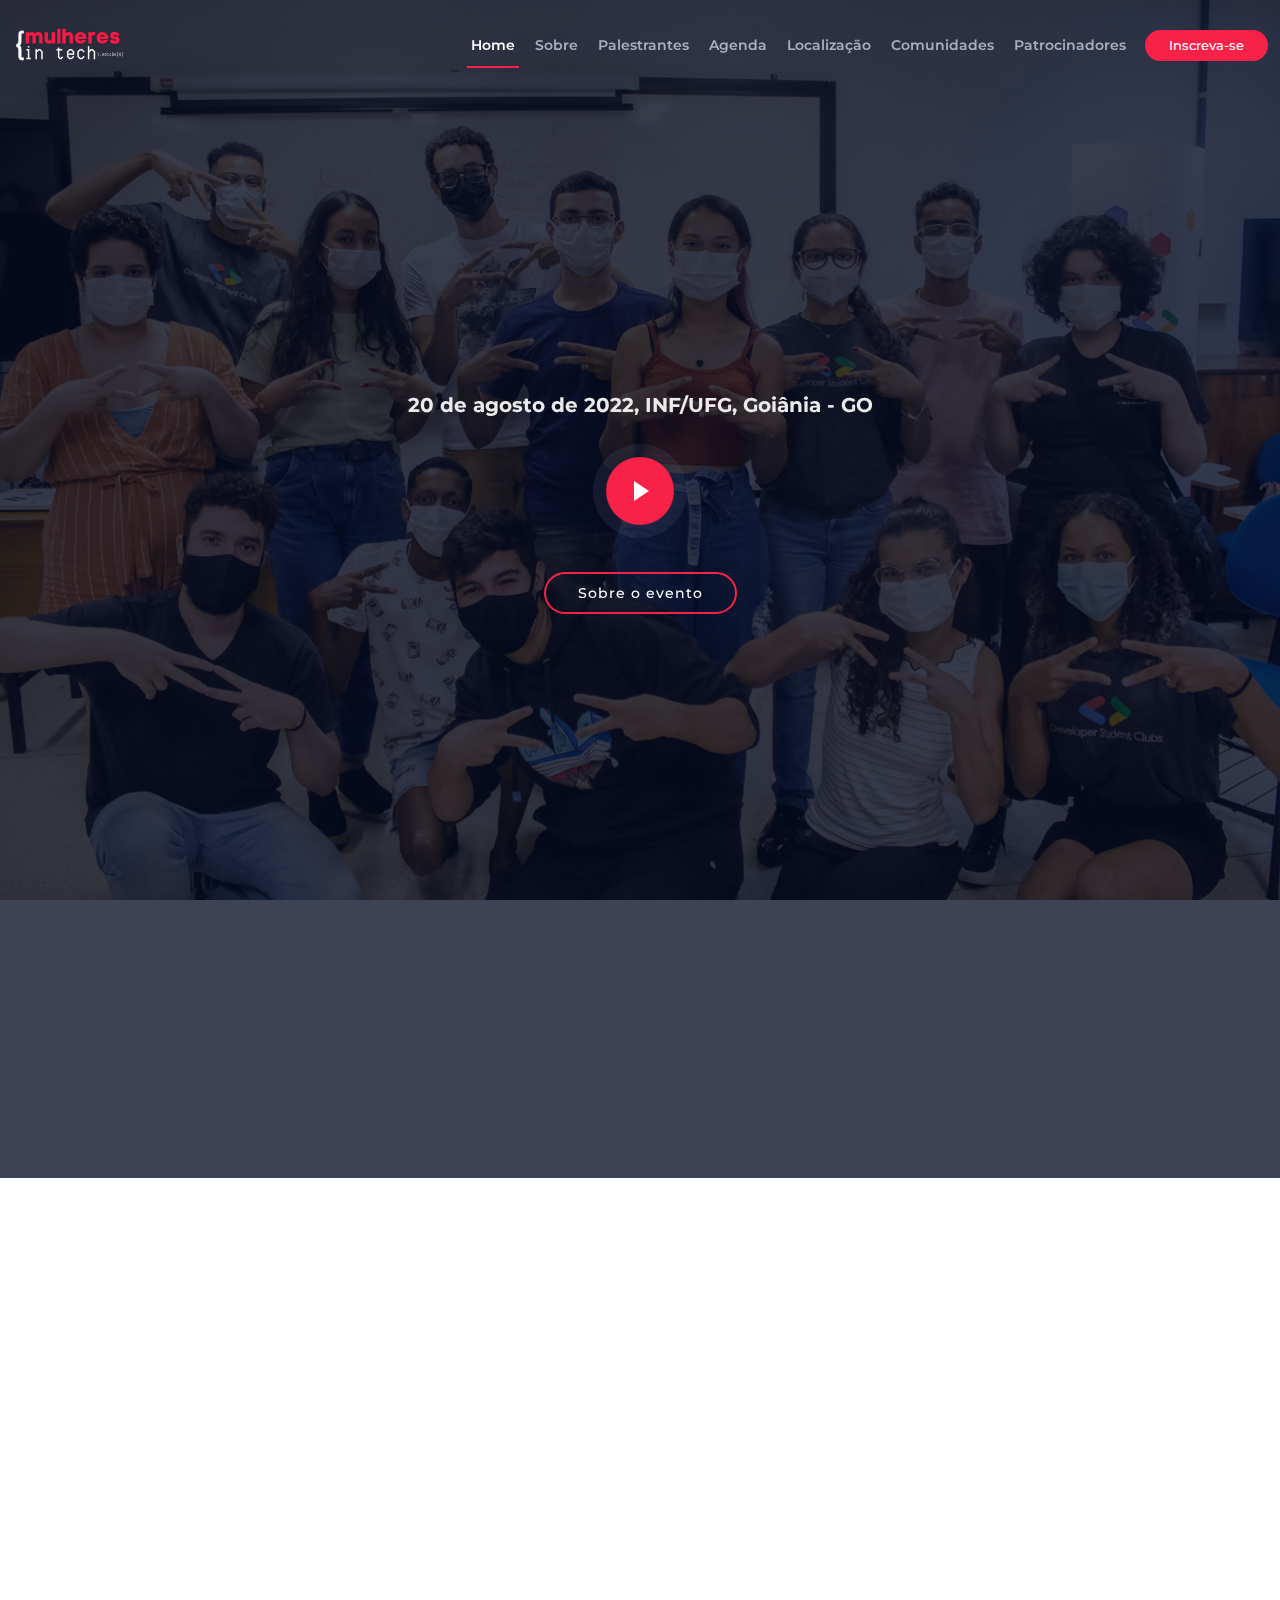
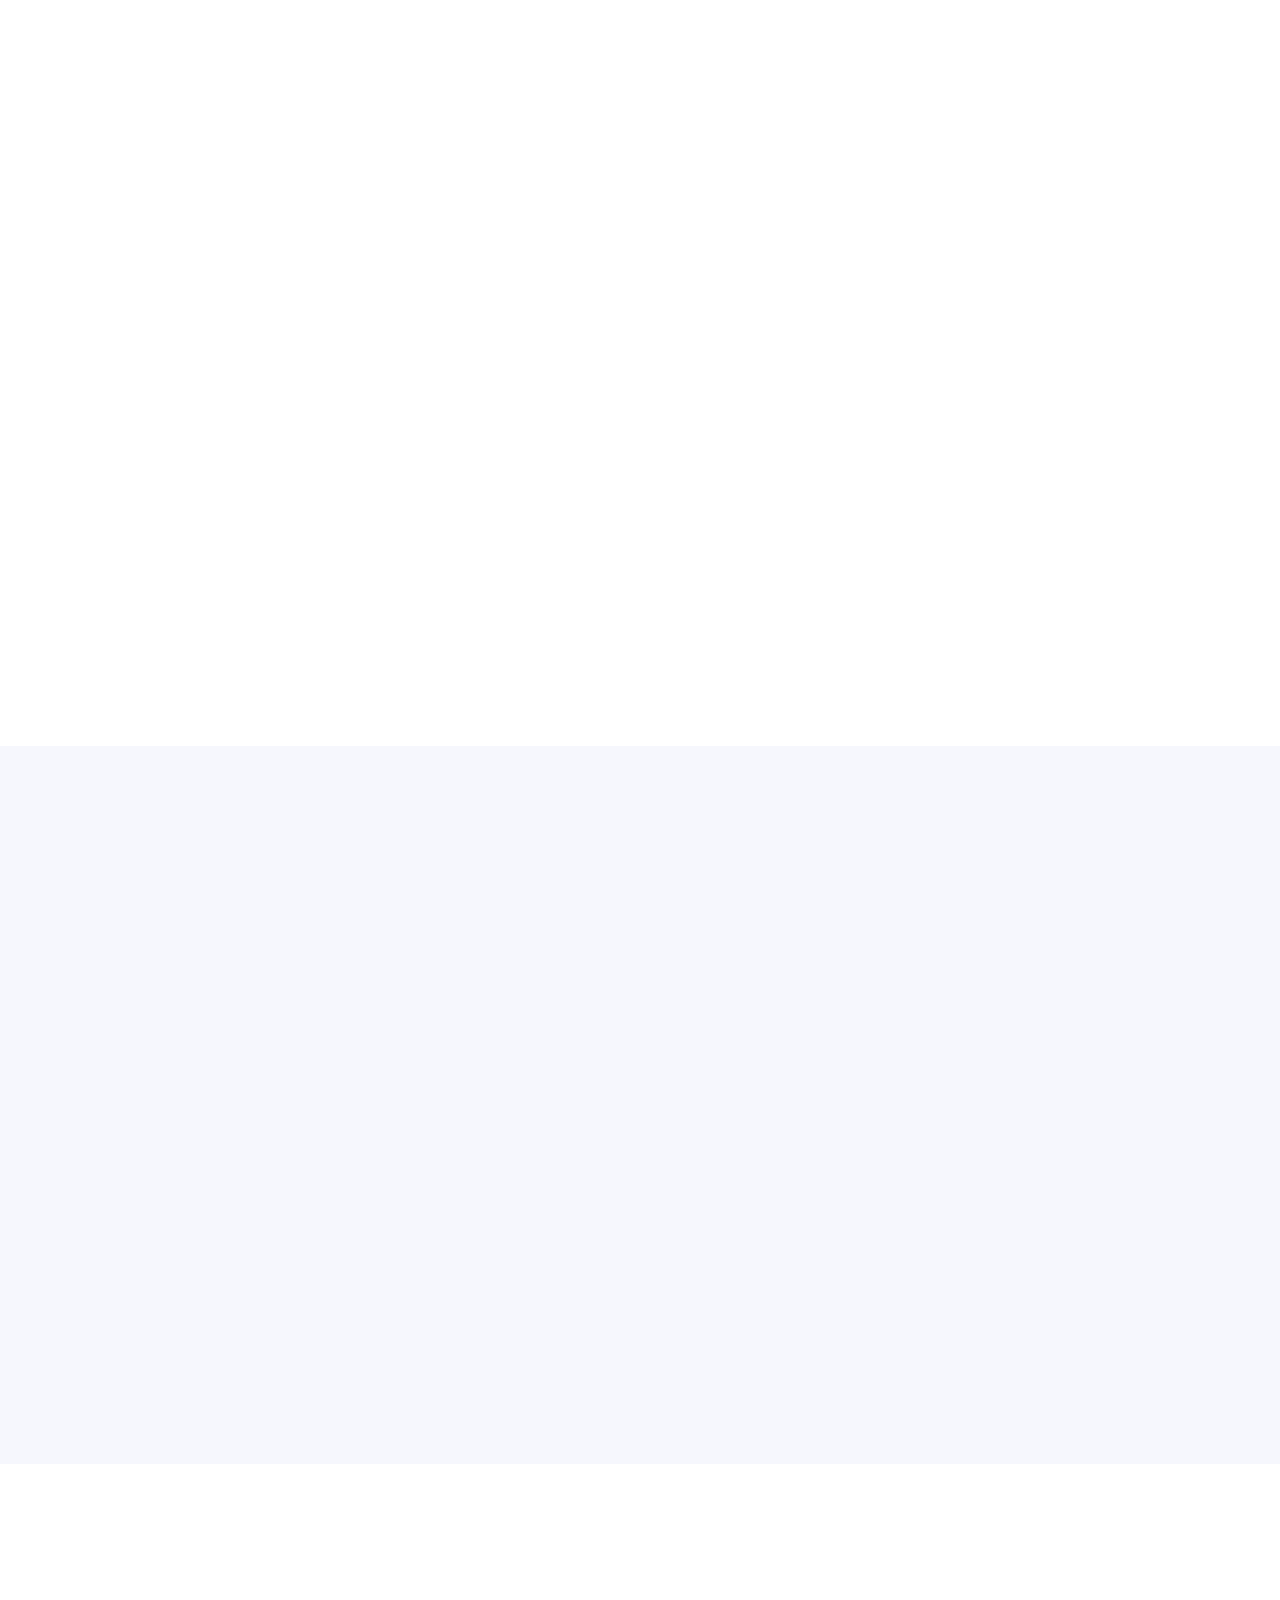
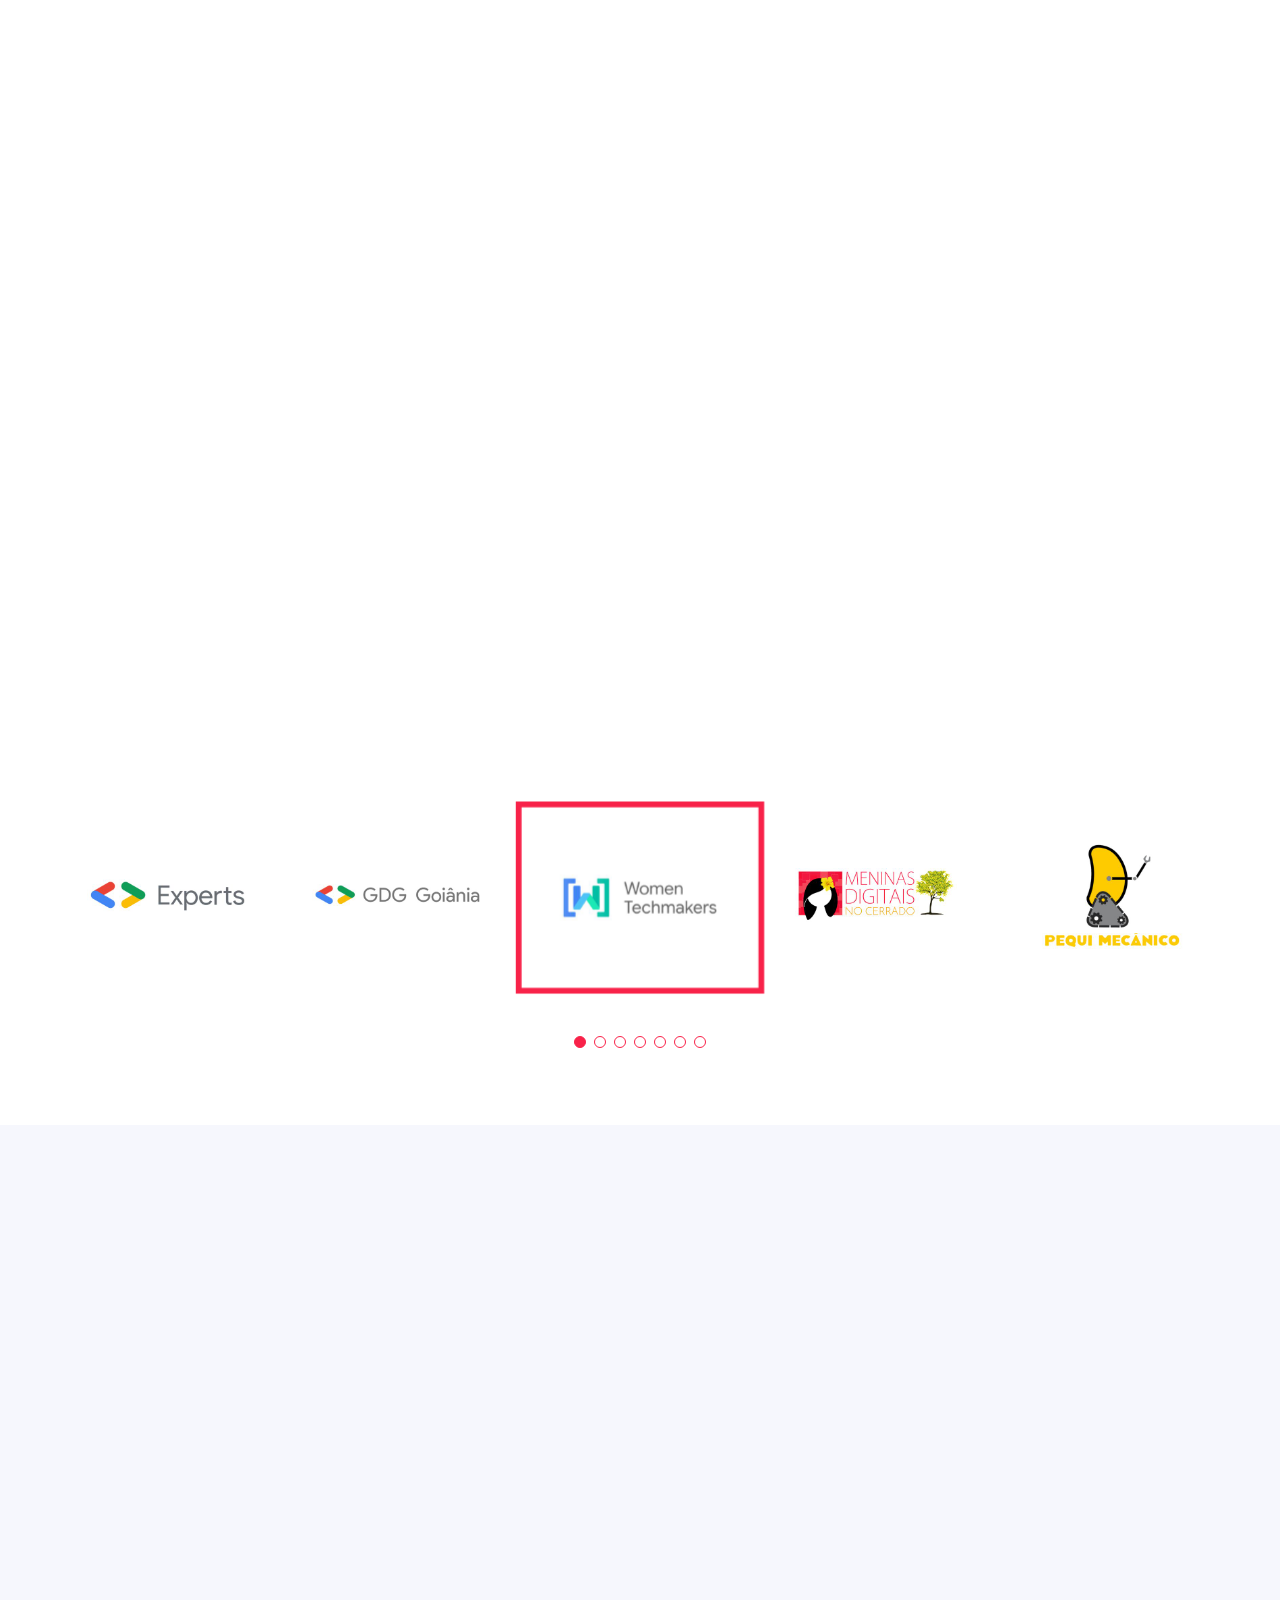
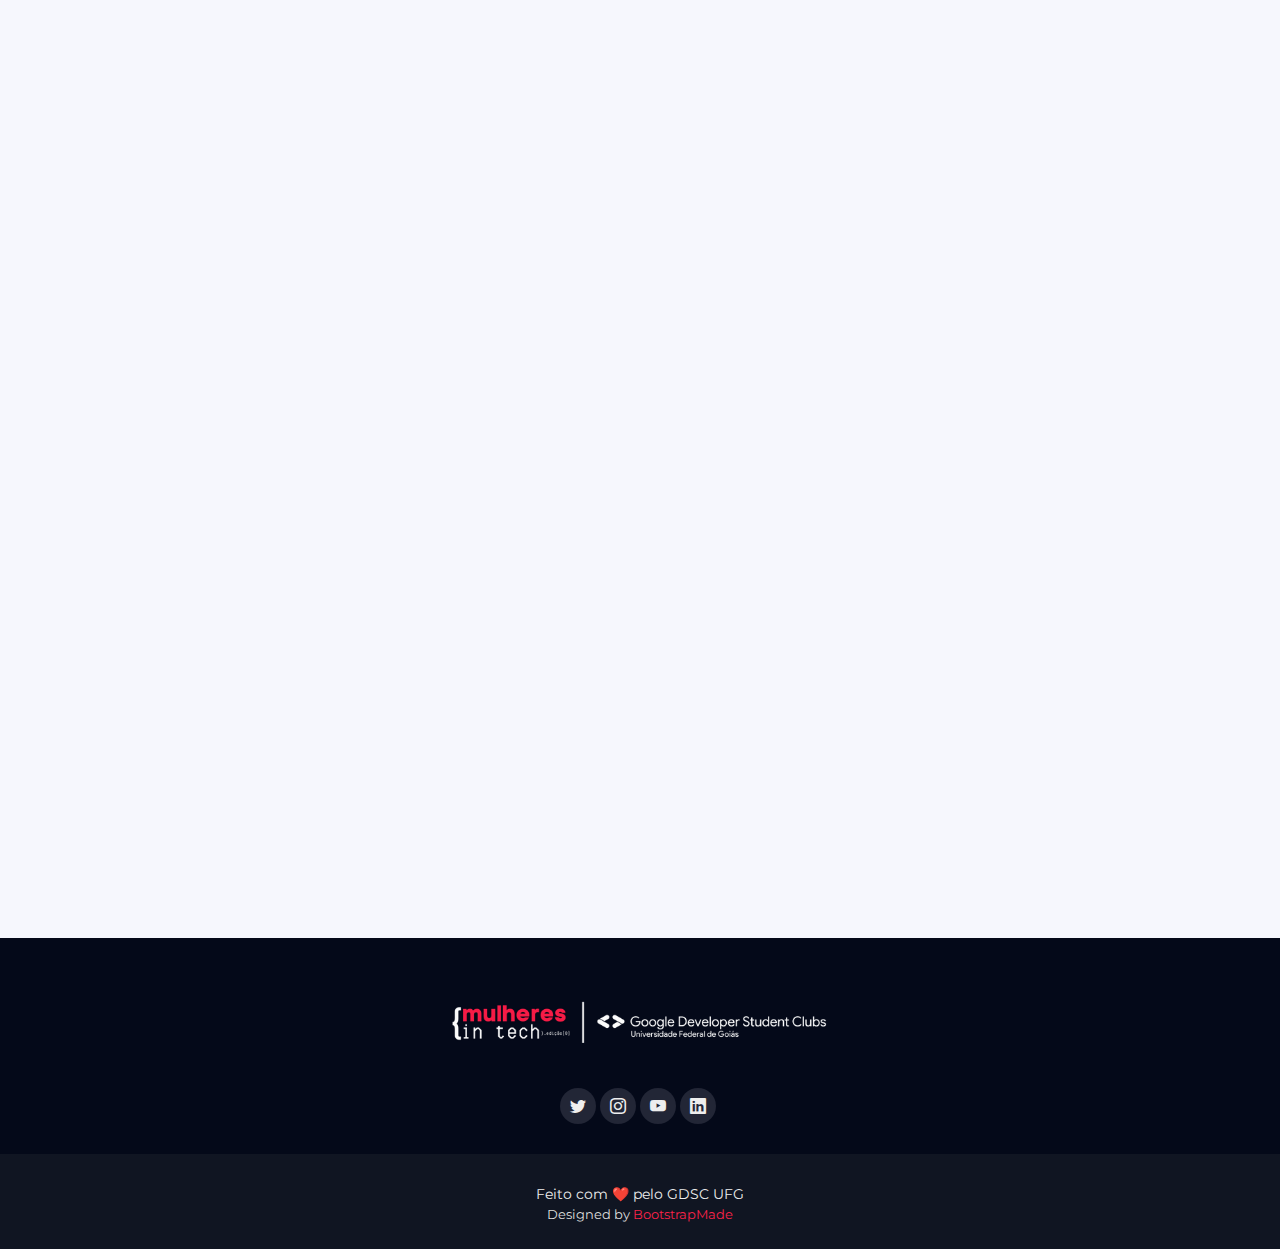
==== commit c636e17c: "Atualização" ====
--- a/index.html
+++ b/index.html
@@ -5,7 +5,7 @@
   <meta charset="utf-8">
   <meta content="width=device-width, initial-scale=1.0" name="viewport">
 
-  <title>TheEvent Bootstrap Template - Index</title>
+  <title>Mulheres in Tech | GDSC UFG</title>
   <meta content="" name="description">
   <meta content="" name="keywords">
 
@@ -58,7 +58,7 @@
         </ul>
         <i class="bi bi-list mobile-nav-toggle"></i>
       </nav><!-- .navbar -->
-      <a class="buy-tickets scrollto" href="https://www.sympla.com.br/mulheres-in-tech---edicao-zero--gdsc-ufg__1662091" role="button" target="_blank">Inscreva-se</a>
+      <a class="buy-tickets scrollto" href="#buy-tickets" role="button" target="_blank">Inscreva-se</a>
      
 
     </div>
@@ -281,18 +281,18 @@
           <p>Aqui está a programação do evento</p>
         </div>
 
-        <ul class="nav nav-tabs" role="tablist" data-aos="fade-up" data-aos-delay="80">
+        <ul class="nav nav-tabs" role="tablist" data-aos="fade-up" data-aos-delay="100">
           <li class="nav-item">
-            <a class="nav-link active" href="#day-1" role="tab" data-bs-toggle="tab">Trilha 01 (Manhã)</a>
+            <a class="nav-link active" href="#day-1" role="tab" data-bs-toggle="tab">Trilha 01</a>
           </li>
           <li class="nav-item">
-            <a class="nav-link" href="#day-2" role="tab" data-bs-toggle="tab">Trilha 02 (Manhã)</a>
+            <a class="nav-link" href="#day-2" role="tab" data-bs-toggle="tab">Trilha 02 </a>
           </li>
           <li class="nav-item">
-            <a class="nav-link" href="#day-3" role="tab" data-bs-toggle="tab">Trilha 03 (Manhã)</a>
+            <a class="nav-link" href="#day-3" role="tab" data-bs-toggle="tab">Trilha 03 </a>
           </li>
           <li class="nav-item">
-            <a class="nav-link" href="#day-4" role="tab" data-bs-toggle="tab">Trilha 04 (tarde)</a>
+            <a class="nav-link" href="#day-4" role="tab" data-bs-toggle="tab">Trilha 04 </a>
           </li>
         </ul>
 
@@ -377,16 +377,16 @@
               </div>
             </div>
 
-            <div class="row schedule-item">
+           <!-- <div class="row schedule-item">
               <div class="col-md-2"><time>11h - 11h30 </time></div>
               <div class="col-md-10">
                 <div class="speaker">
-                  <img src="assets/img/speakers/4.jpg" alt="Juliana Resplande">
+                  <img src="assets/img/speakers/m.jpg" alt="Juliana Resplande">
                 </div>
                 <h4>A definir <span>Juliana Resplande</span></h4>
                
               </div>
-            </div>
+            </div>-->
 
             <div class="row schedule-item">
               <div class="col-md-2"><time>11h30 - 12h </time></div>
@@ -547,7 +547,7 @@
       <div class="container" data-aos="fade-up">
         <div class="section-header">
           <h2> COMUNIDADES</h2>
-          <p>Check our gallery from the recent events</p>
+          <p>Comunidades que estarão presentes.</p>
         </div>
       </div>
 
@@ -639,7 +639,7 @@
 
         <div class="section-header">
           <h2>Ingresso</h2>
-          <p>A taxa de inscrição de evento é 1 kg de alimento não precível, que deverá ser entregue no dia do evento.</p>
+          <p>A taxa de inscrição de evento é 1 kg de alimento não precível, que deverá <b>obrigatoriamente</b> ser entregue no dia do evento.</p>
         </div>
 
         <div class="row d-flex justify-content-center">          
--- a/assets/css/style.css
+++ b/assets/css/style.css
@@ -823,7 +823,7 @@
 # Schedule Section
 --------------------------------------------------------------*/
 #schedule {
-  padding: 60px 0 60px 0;
+  padding: 50px 0 50px 0;
 }
 
 #schedule .nav-tabs {
@@ -850,7 +850,7 @@
 
 @media (max-width: 991px) {
   #schedule .nav-tabs a {
-    padding: 8px 60px;
+    padding: 8px 50px;
   }
 }
 
@@ -1544,7 +1544,7 @@
 }
 
 #footer .footer-top .footer-info img {
-  height: 40px;
+  height: 50px;
   margin-bottom: 10px;
 }
 
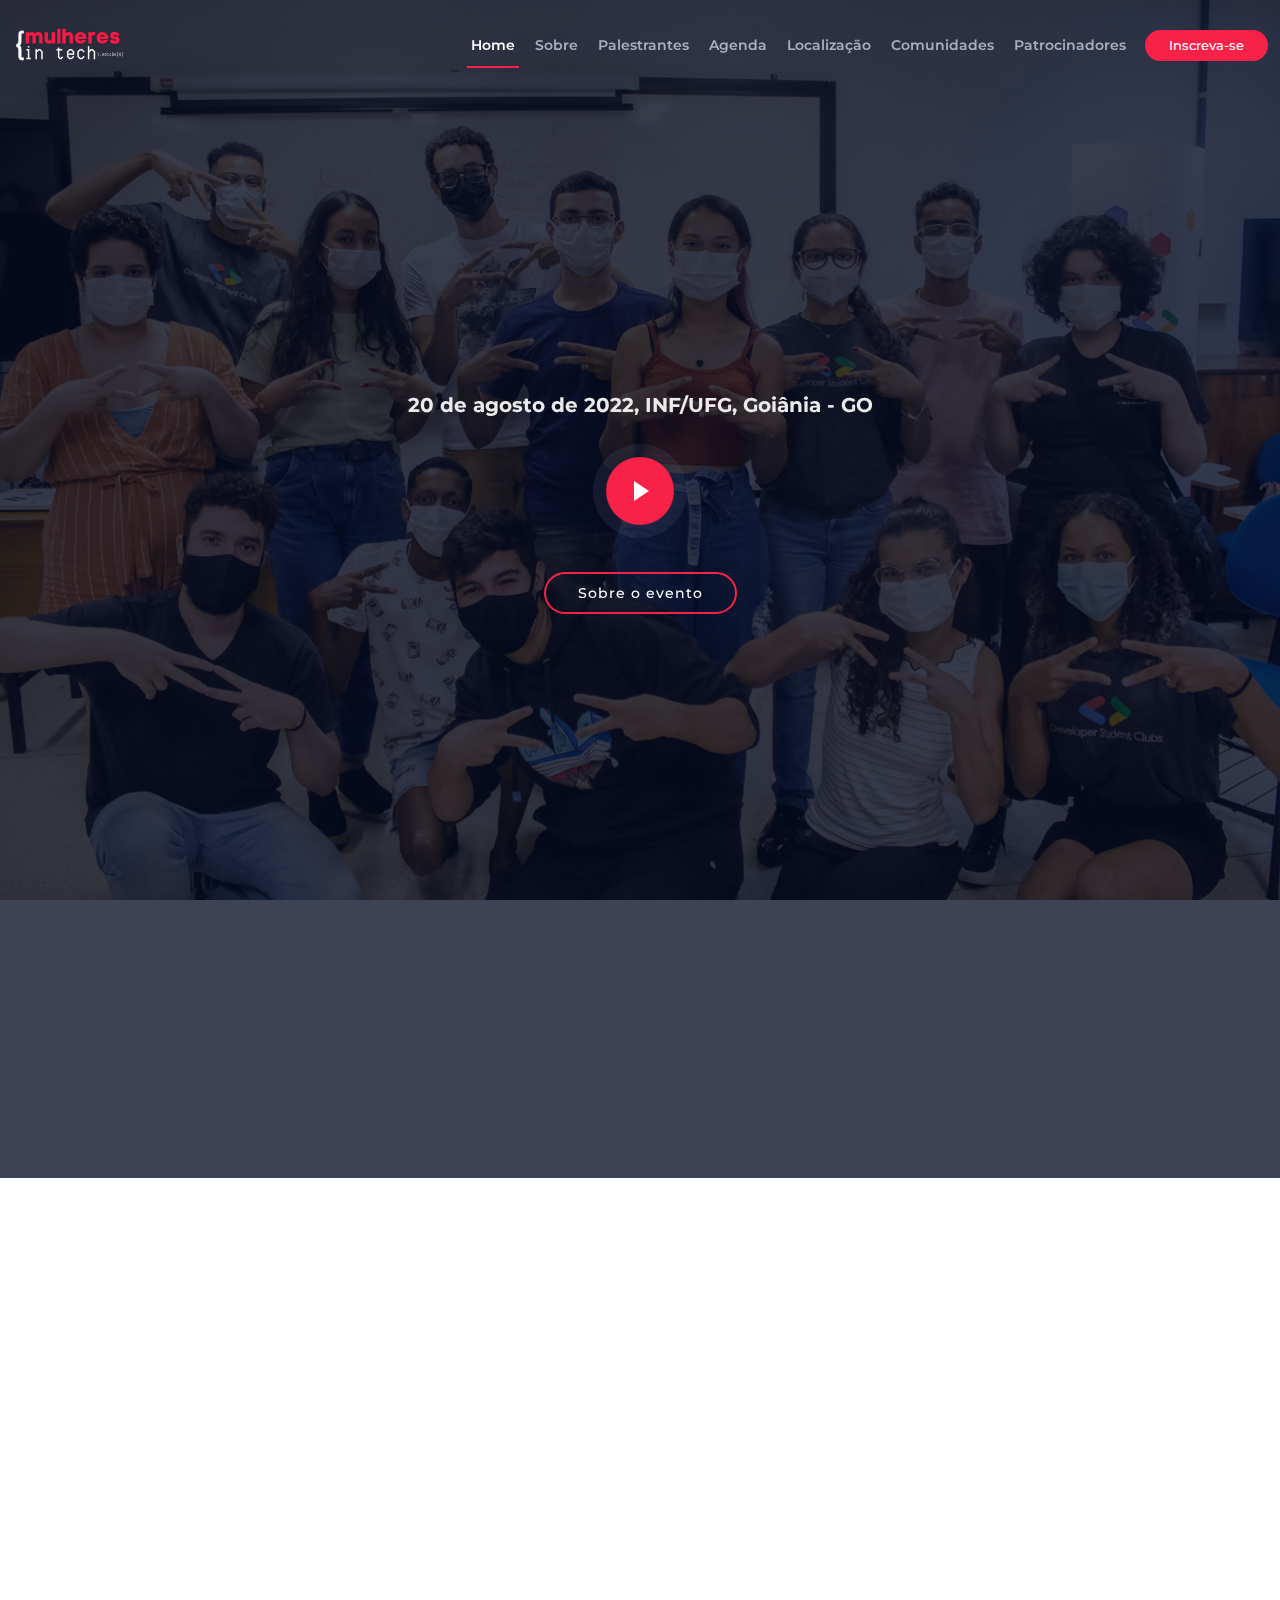
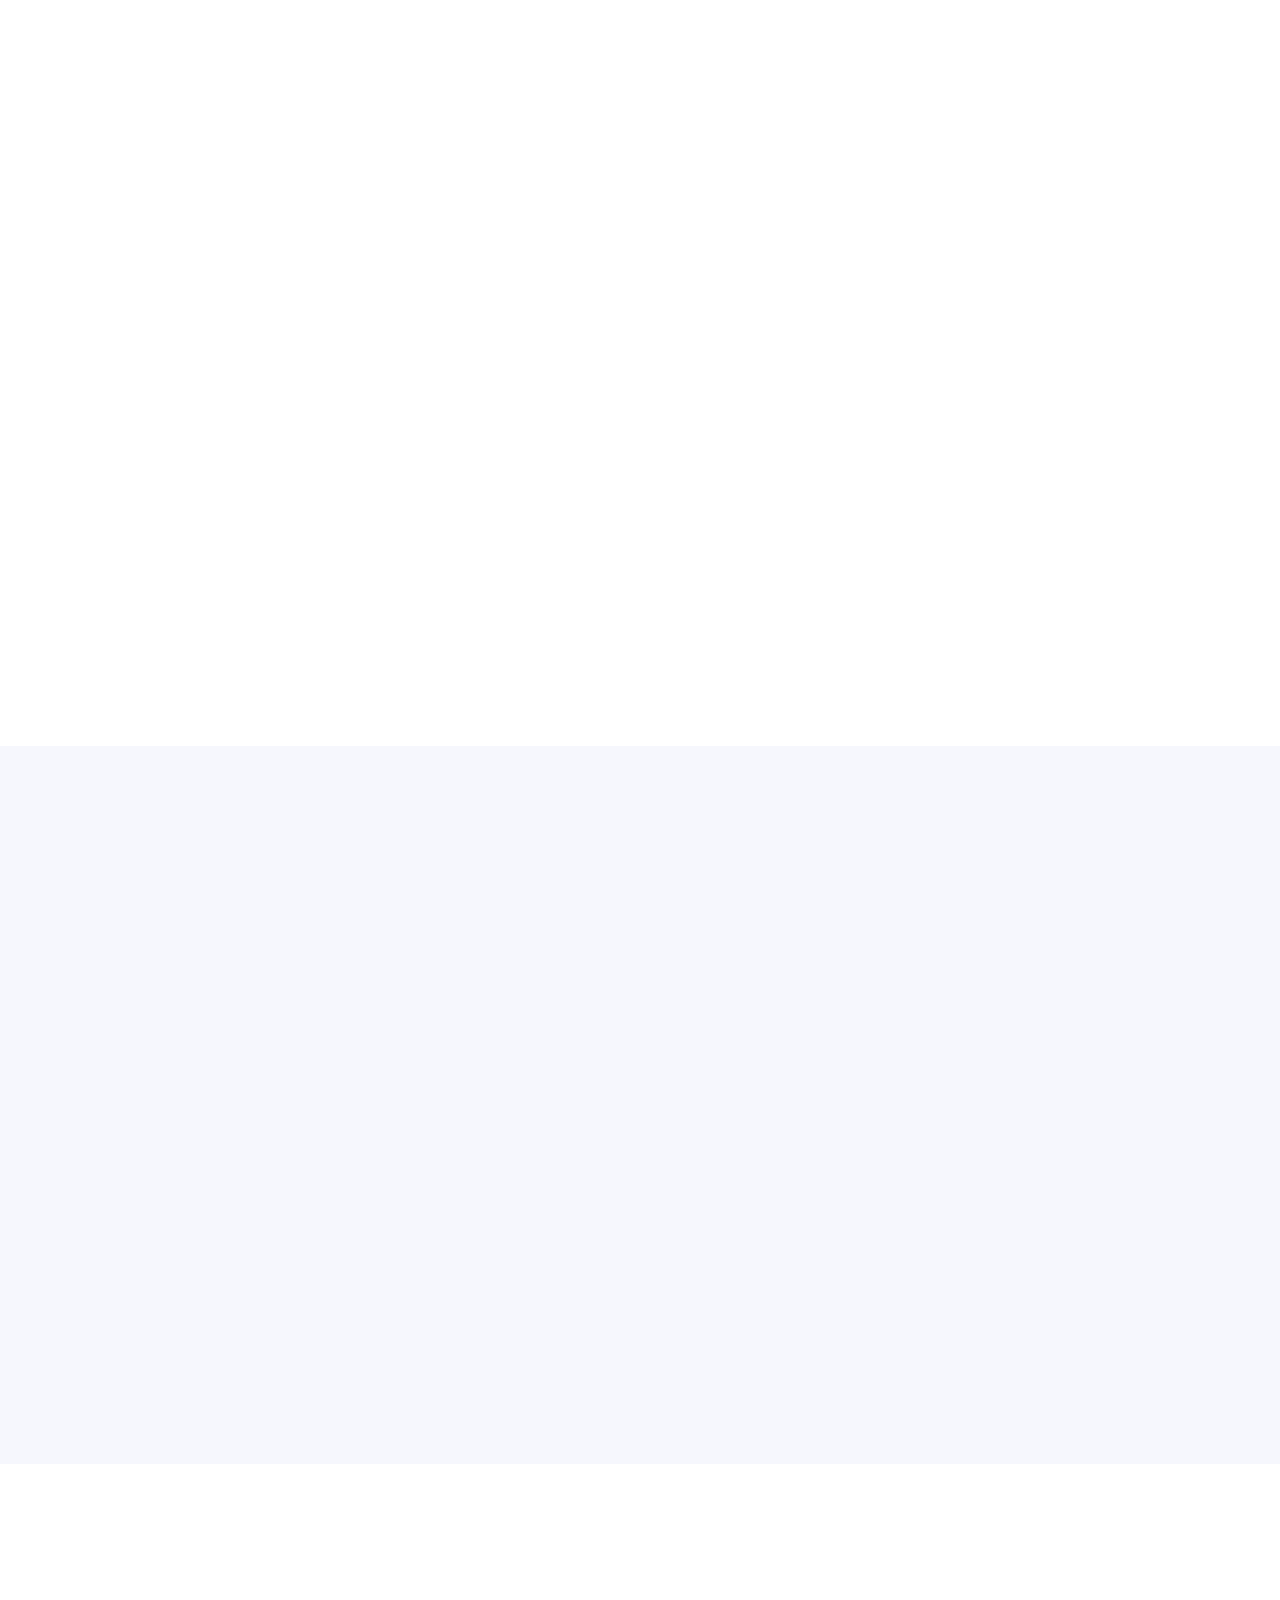
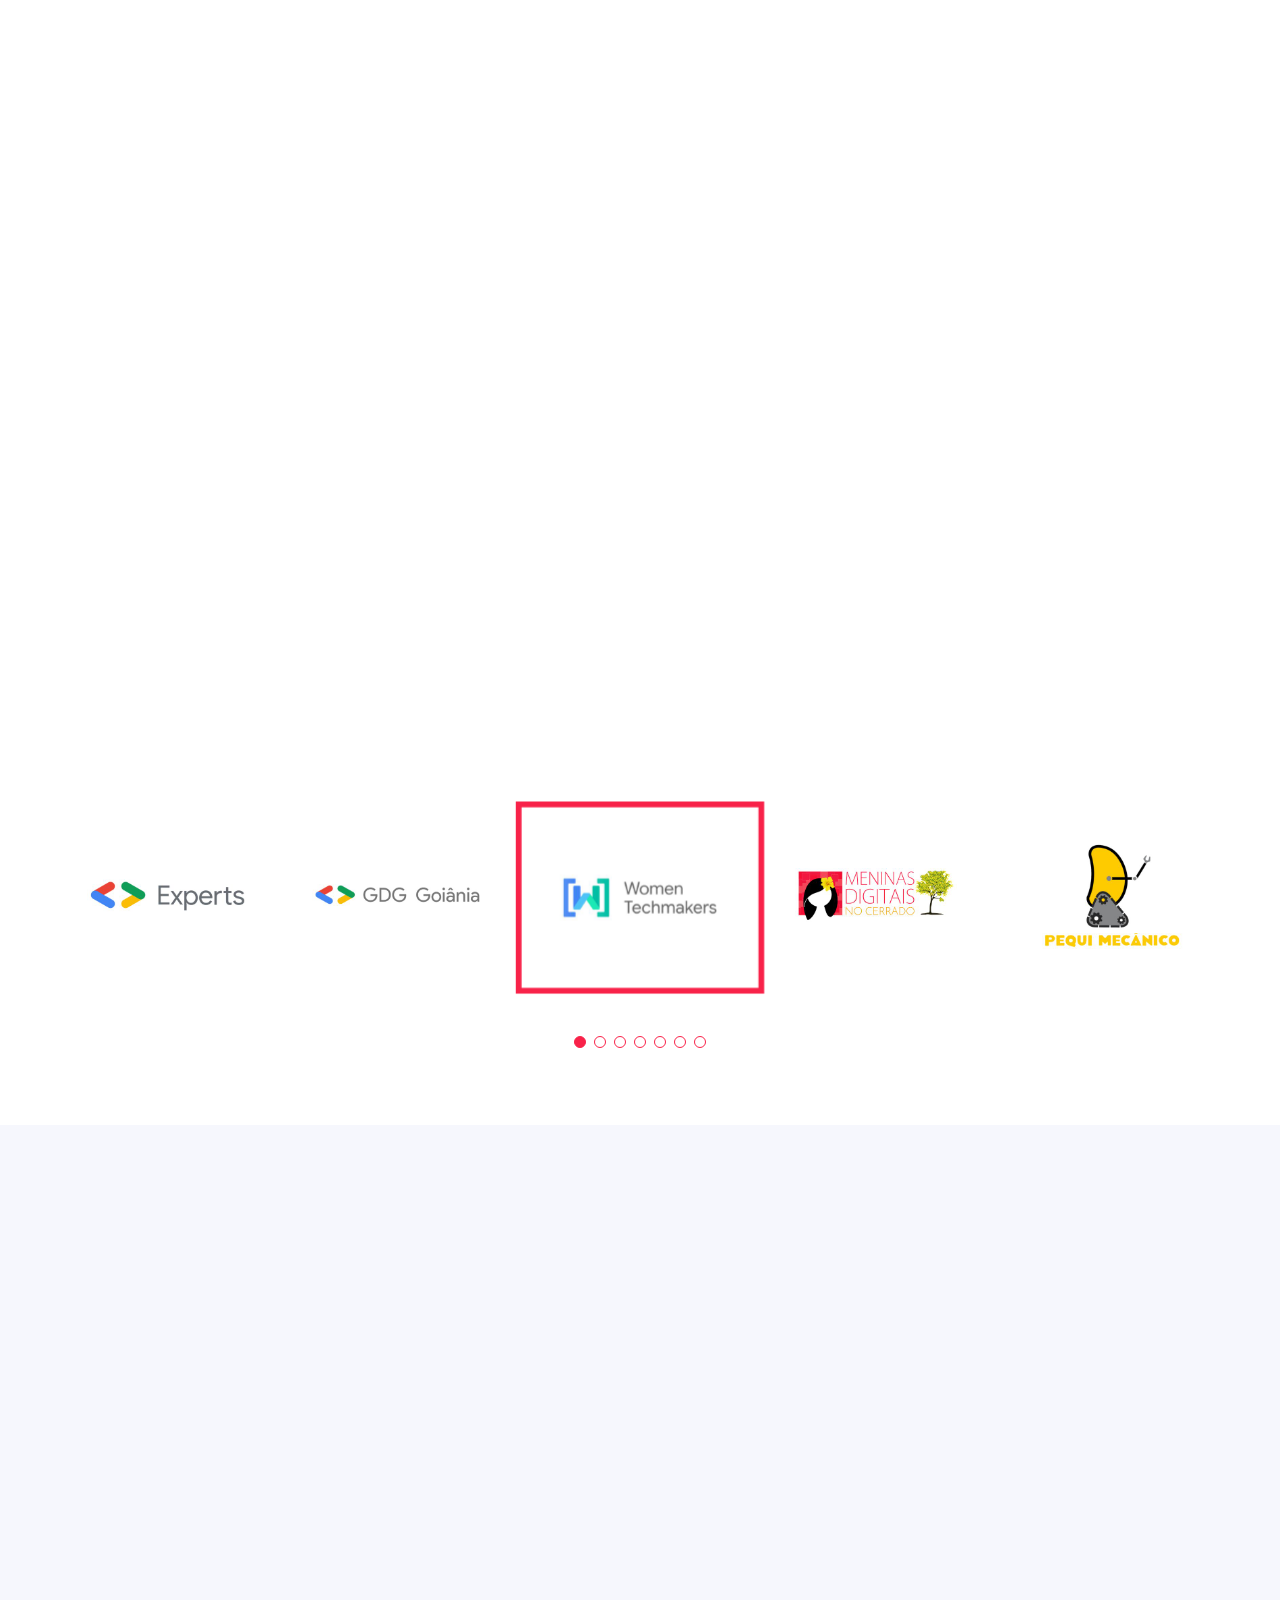
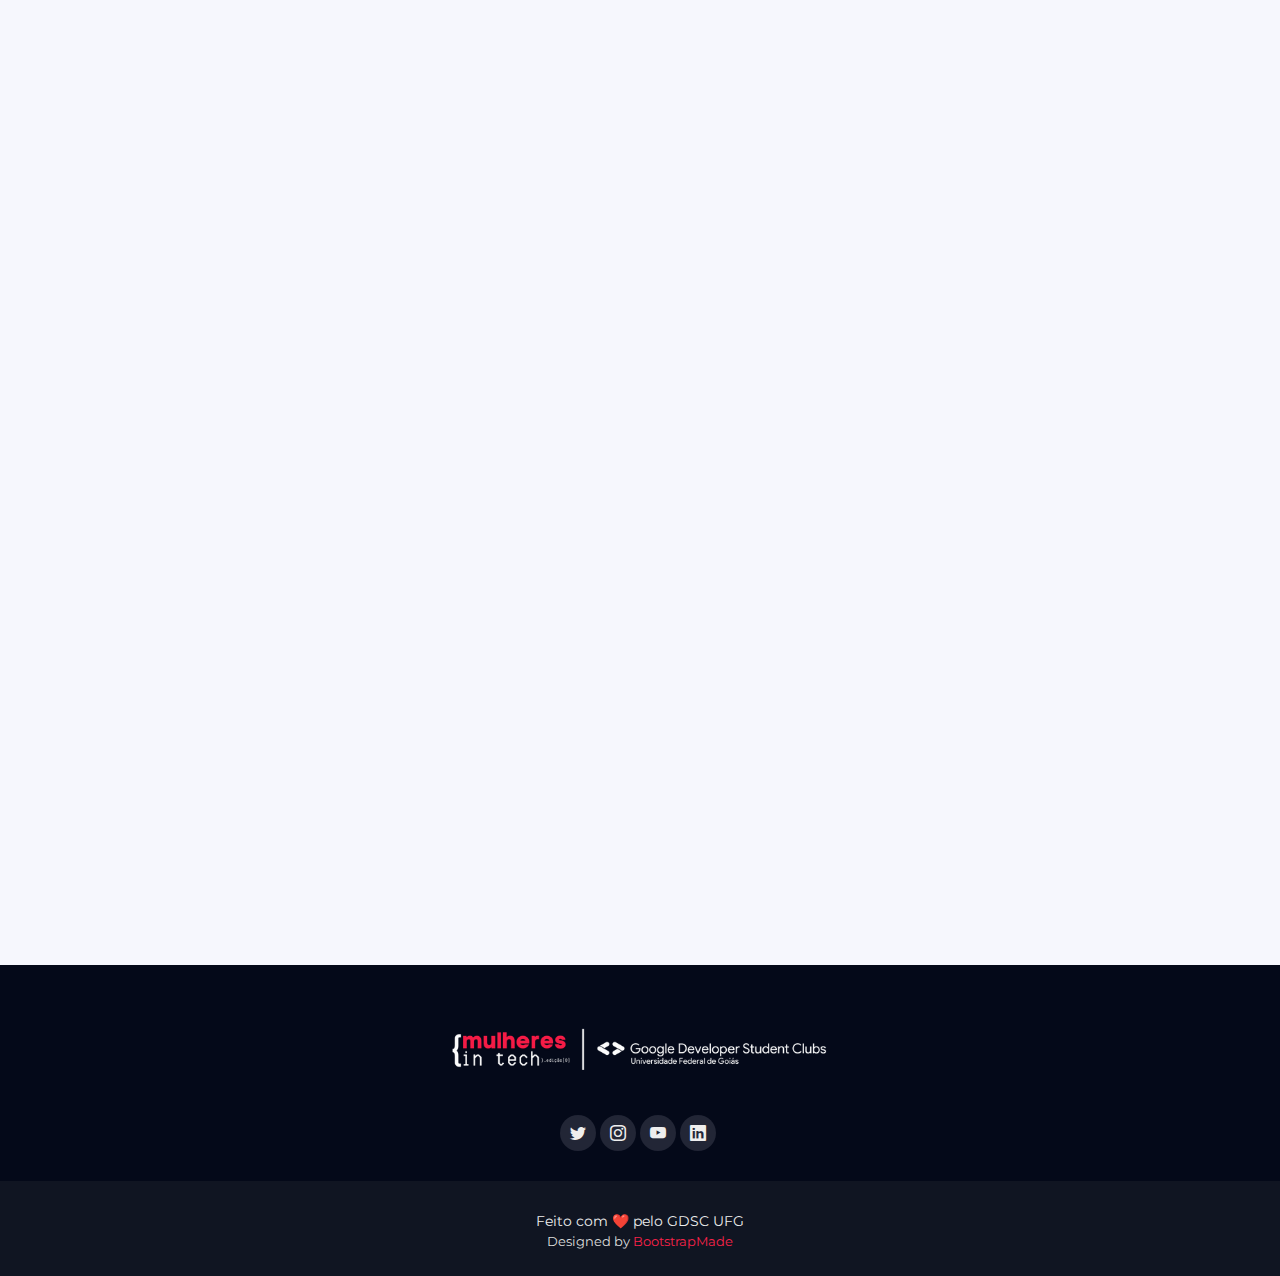
==== commit b91dfca3: "-" ====
--- a/index.html
+++ b/index.html
@@ -639,7 +639,7 @@
 
         <div class="section-header">
           <h2>Ingresso</h2>
-          <p>A taxa de inscrição de evento é 1 kg de alimento não precível, que deverá <b>obrigatoriamente</b> ser entregue no dia do evento.</p>
+          <p>A taxa de inscrição do evento é 1 kg de alimento não perecível. Todas as doações serão destinadas à Associação dos Portadores de Câncer de Mama (APCAM - HC/UFG).</p>
         </div>
 
         <div class="row d-flex justify-content-center">          
